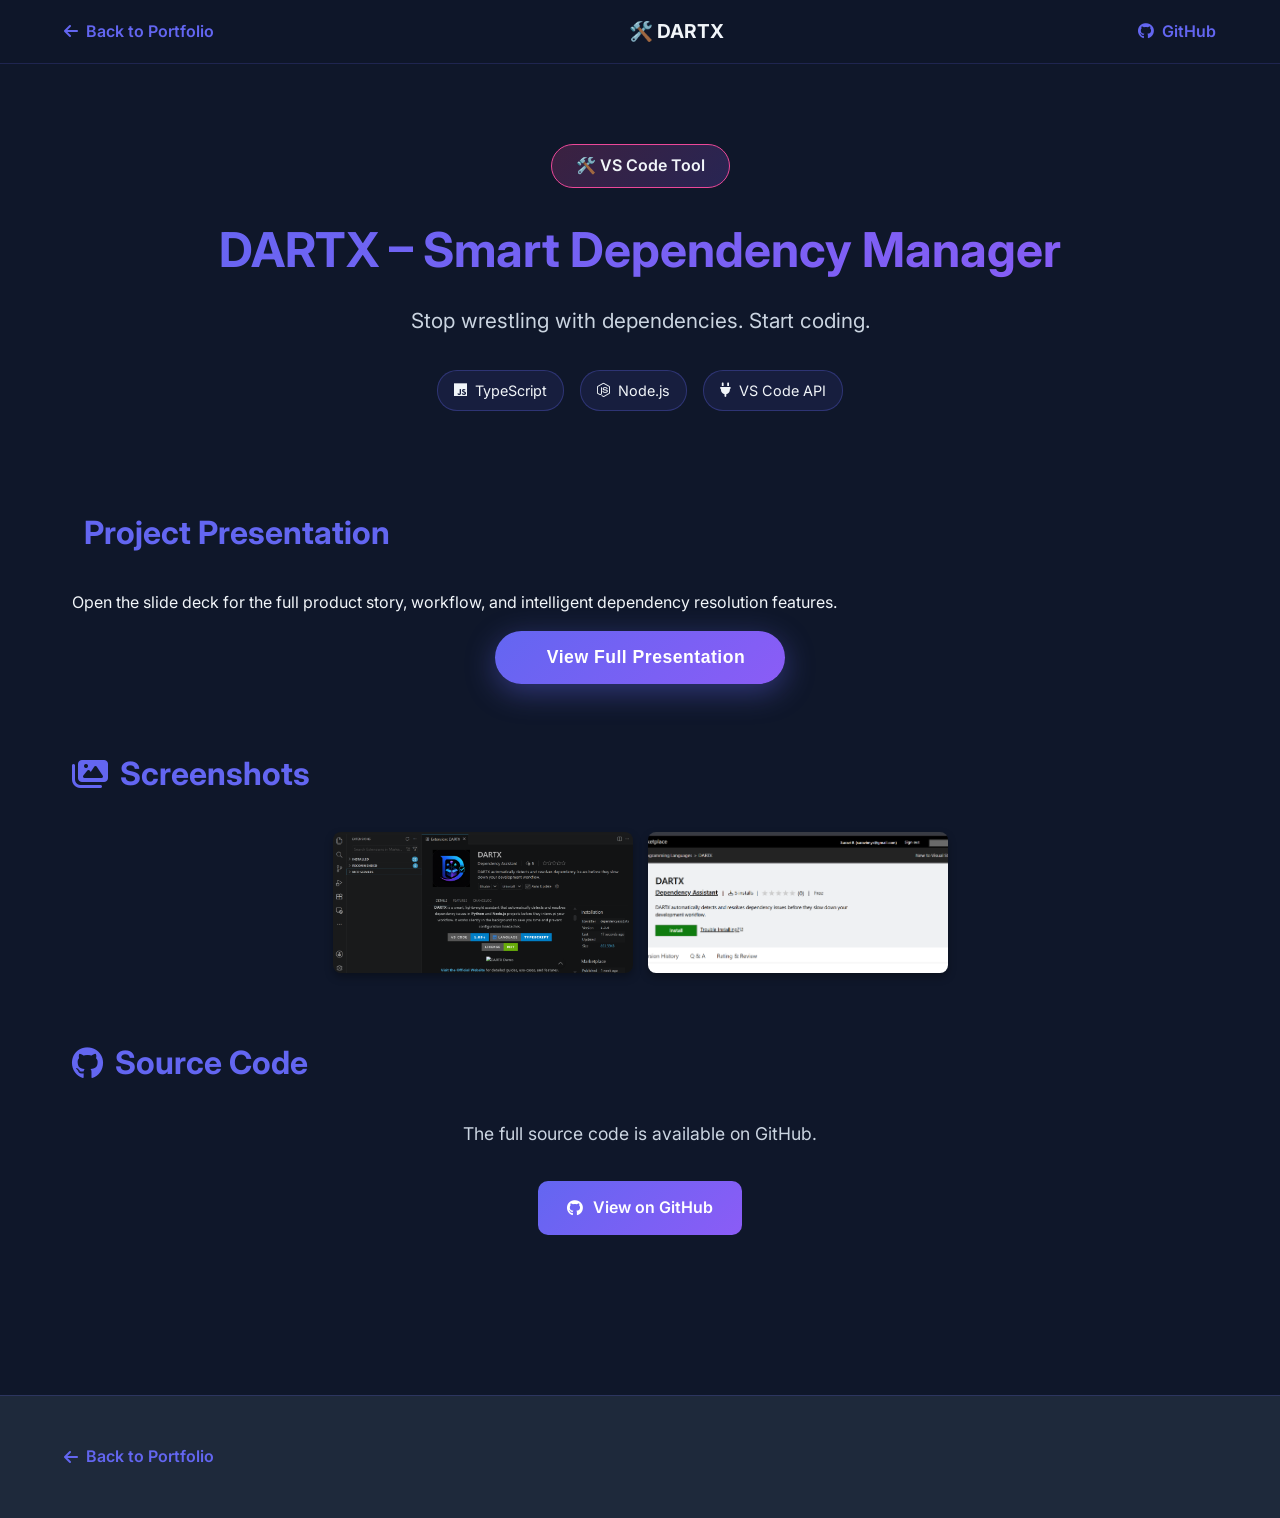
==== dependency-project.html @ c217f5a6 "Correct the layout spacing issues" ====
<!DOCTYPE html>
<html lang="en">
<head>
  <meta charset="UTF-8">
  <meta name="viewport" content="width=device-width, initial-scale=1.0">
  <title>DARTX - Suravi R</title>
  <link rel="stylesheet" href="https://cdnjs.cloudflare.com/ajax/libs/font-awesome/6.4.0/css/all.min.css">
  <link rel="stylesheet" href="timetable-project.css">
  <link rel="stylesheet" href="project-slides.css">
  <style>
    html, body { overflow-x: hidden; min-height: 100vh; }
    .gallery {
      display: flex;
      flex-wrap: wrap;
      gap: 15px;
      justify-content: center;
      margin-top: 20px;
    }
    .gallery img {
      max-width: 100%;
      width: 300px;
      height: auto;
      border-radius: 8px;
      box-shadow: 0 4px 8px rgba(0,0,0,0.3);
      object-fit: cover;
      transition: transform 0.3s;
      cursor: pointer;
    }
    .gallery img:hover { transform: scale(1.05); }
    .button-group {
      display: flex;
      gap: 1rem;
      flex-wrap: wrap;
      justify-content: center;
      margin-top: 1rem;
    }
    .project-button {
      display: inline-flex;
      align-items: center;
      gap: 0.6rem;
      padding: 0.9rem 1.8rem;
      border-radius: 10px;
      font-weight: 600;
      font-size: 1rem;
      text-decoration: none;
      transition: all 0.3s;
    }
    .project-button.github {
      background: linear-gradient(135deg, #6366f1, #8b5cf6);
      color: white;
    }
    .project-button.github:hover {
      transform: translateY(-3px);
      box-shadow: 0 10px 30px rgba(99,102,241,0.4);
    }
    .image-modal {
      display: none;
      position: fixed;
      inset: 0;
      z-index: 10000;
      background: rgba(0,0,0,0.9);
      align-items: center;
      justify-content: center;
    }
    .image-modal-content {
      max-width: 90vw;
      max-height: 90vh;
      border-radius: 12px;
      box-shadow: 0 20px 60px rgba(0,0,0,0.5);
    }
    .image-modal-close {
      position: fixed;
      top: 1.5rem;
      right: 1.5rem;
      font-size: 2rem;
      color: white;
      cursor: pointer;
      line-height: 1;
      z-index: 10001;
    }
  </style>
</head>
<body>
  <nav class="project-nav">
    <a href="index.html#projects" class="back-link"><i class="fas fa-arrow-left"></i> Back to Portfolio</a>
    <div class="nav-title">🛠️ DARTX</div>
    <a href="https://github.com/SuraviR10/Smart-Dependency-Manager" target="_blank" class="github-link"><i class="fab fa-github"></i> GitHub</a>
  </nav>

  <div class="project-container">
    <section class="project-hero">
      <div class="hero-badge animate-fade-in">🛠️ VS Code Tool</div>
      <h1 class="animate-slide-up">DARTX – Smart Dependency Manager</h1>
      <p class="hero-subtitle animate-slide-up delay-1">Stop wrestling with dependencies. Start coding.</p>
      <div class="tech-stack animate-fade-in delay-2">
        <span class="tech-tag"><i class="fab fa-js"></i> TypeScript</span>
        <span class="tech-tag"><i class="fab fa-node-js"></i> Node.js</span>
        <span class="tech-tag"><i class="fas fa-plug"></i> VS Code API</span>
      </div>
    </section>

    <section class="content-section">
      <h2><i class="fas fa-presentation-screen"></i> Project Presentation</h2>
      <p>Open the slide deck for the full product story, workflow, and intelligent dependency resolution features.</p>
      <div class="button-group">
        <button class="open-slides-btn" onclick="openSlidesPresentation()">
          <i class="fas fa-presentation-screen"></i> View Full Presentation
        </button>
      </div>
    </section>

    <section class="content-section">
      <h2><i class="fas fa-images"></i> Screenshots</h2>
      <div class="gallery">
        <img src="images/DARTX/DARTX.png" alt="DARTX in VS Code" class="modal-trigger">
        <img src="images/DARTX/DARTX1.png" alt="DARTX on Marketplace" class="modal-trigger">
      </div>
    </section>

    <section class="content-section" id="github">
      <h2><i class="fab fa-github"></i> Source Code</h2>
      <div class="github-section">
        <p class="github-intro">The full source code is available on GitHub.</p>
        <a href="https://github.com/SuraviR10/Smart-Dependency-Manager" target="_blank" class="project-button github">
          <i class="fab fa-github"></i> View on GitHub
        </a>
      </div>
    </section>
  </div>

  <!-- ===== SLIDES MODAL ===== -->
  <div class="slides-modal" id="slides-modal">
    <div class="slides-topbar">
      <div class="slides-topbar-left">
        <div class="slides-project-icon" style="background:linear-gradient(135deg,#3b82f6,#2563eb);">🛠️</div>
        <h2>DARTX</h2>
      </div>
      <div style="display:flex;align-items:center;gap:1rem;">
        <span class="slides-counter" id="slides-counter">1 / 8</span>
        <button class="slides-close-btn" onclick="closeSlides()"><i class="fas fa-times"></i></button>
      </div>
    </div>

    <div class="slides-viewport" id="slides-viewport"></div>

    <div class="slides-bottombar">
      <button class="slides-nav-btn" id="slides-prev" onclick="prevSlide()" disabled>
        <i class="fas fa-chevron-left"></i> Previous
      </button>
      <div>
        <div class="slides-dots" id="slides-dots"></div>
        <div class="slides-hint">← → arrow keys or swipe</div>
      </div>
      <button class="slides-nav-btn" id="slides-next" onclick="nextSlide()">
        Next <i class="fas fa-chevron-right"></i>
      </button>
    </div>
  </div>

  <footer class="project-footer">
    <a href="index.html#projects" class="footer-link"><i class="fas fa-arrow-left"></i> Back to Portfolio</a>
  </footer>

  <script src="project-slides.js"></script>
  <script>
  const dependencySlides = [
    {
      bg: 'radial-gradient(ellipse at 60% 40%, rgba(59,130,246,0.12) 0%, transparent 70%)',
      html: `
        <div class="slide-inner">
          <div class="slide-hero-layout">
            <div class="slide-hero-text">
              <div class="slide-num"><span>1</span> Introduction</div>
              <h1 class="slide-title">🛠️ DARTX</h1>
              <p class="slide-subtitle">Stop wrestling with dependencies. Start coding.</p>
              <div class="slide-accent" style="background:linear-gradient(90deg,#3b82f6,#2563eb);"></div>
              <div class="s-quote">An intelligent assistant that continuously monitors terminal output, identifies dependency-related runtime errors, and provides clear, actionable, and secure solutions.</div>
              <div class="s-tags">
                <span class="s-tag"><i class="fab fa-js"></i> TypeScript</span>
                <span class="s-tag"><i class="fab fa-node-js"></i> Node.js</span>
                <span class="s-tag"><i class="fas fa-plug"></i> VS Code API</span>
                <span class="s-tag"><i class="fas fa-bolt"></i> Developer Productivity</span>
              </div>
            </div>
            <div class="slide-hero-visual">
              <img src="images/DARTX/DARTX.png" alt="DARTX Demo" class="slide-hero-image" style="border-radius: 12px; box-shadow: 0 10px 30px rgba(0,0,0,0.4);">
            </div>
          </div>
        </div>`
    },
    {
      bg: 'radial-gradient(ellipse at 30% 60%, rgba(239,68,68,0.1) 0%, transparent 70%)',
      html: `
        <div class="slide-inner">
          <div class="slide-num"><span>2</span> The Problem</div>
          <h2 class="slide-title">The Friction in Development</h2>
          <div class="slide-accent" style="background:linear-gradient(90deg,#ef4444,#dc2626);"></div> 
          <div class="slide-grid-2">
            <div class="s-card">
              <div class="s-card-icon" style="background:#ef4444;"><i class="fas fa-times-circle"></i></div>
              <h4>The Problem</h4>
              <ul>
                <li><b>Productivity Loss:</b> Errors like <code>ModuleNotFoundError</code> break development flow.</li>
                <li><b>Context Switching:</b> Constantly moving to the terminal to fix dependency issues.</li>
                <li><b>Wasted Time:</b> Manually debugging environment conflicts instead of coding.</li>
              </ul>
            </div>
            <div class="s-card">
              <div class="s-card-icon" style="background:#10b981;"><i class="fas fa-check-circle"></i></div>
              <h4>The DARTX Solution</h4>
              <ul>
                <li><b>Automated Detection:</b> An intelligent VS Code extension that silently monitors for dependency errors.</li>
                <li><b>One-Click Resolution:</b> Provides instant, secure, and actionable notifications to fix issues.</li>
                <li><b>Developer Focus:</b> Keeps developers in their editor, focused on building features.</li>
              </ul>
            </div>
          </div>
        </div>`
    },
    {
      bg: 'radial-gradient(ellipse at 60% 50%, rgba(16,185,129,0.1) 0%, transparent 70%)',
      html: `
        <div class="slide-inner">
          <div class="slide-num"><span>3</span> Core Workflow</div>
          <h2 class="slide-title">Seamless Integration</h2>
          <div class="slide-accent" style="background:linear-gradient(90deg,#10b981,#059669);"></div>
          <div class="slide-grid-4">
            <div class="s-card" style="text-align: center; padding: 1.5rem 1rem;">
              <div class="s-step-num">1</div>
              <h4>Develop Code</h4>
              <p style="font-size: 0.85rem;">Write your Python or Node.js code as usual, focusing on features.</p>
            </div>
            <div class="s-card" style="text-align: center; padding: 1.5rem 1rem;">
              <div class="s-step-num">2</div>
              <h4>Real-time Alert</h4>
              <p style="font-size: 0.85rem;">DARTX detects dependency errors in terminal output and shows a non-intrusive notification.</p>
            </div>
            <div class="s-card" style="text-align: center; padding: 1.5rem 1rem;">
              <div class="s-step-num">3</div>
              <h4>One-Click Resolution</h4>
              <p style="font-size: 0.85rem;">Click 'Install' on the notification, and DARTX executes the validated fix command.</p>
            </div>
            <div class="s-card" style="text-align: center; padding: 1.5rem 1rem;">
              <div class="s-step-num">4</div>
              <h4>Uninterrupted Flow</h4>
              <p style="font-size: 0.85rem;">The dependency issue is resolved automatically, allowing you to stay focused in the editor.</p>
            </div>
          </div>
        </div>`
    },
    {
      bg: 'radial-gradient(ellipse at 40% 30%, rgba(59,130,246,0.1) 0%, transparent 70%)',
      html: `
        <div class="slide-inner">
          <div class="slide-num"><span>4</span> Key Features</div>
          <h2 class="slide-title">Intelligent Assistance</h2>
          <div class="slide-accent" style="background:linear-gradient(90deg,#3b82f6,#1d4ed8);"></div>
          <div class="slide-grid-2x2">
            <div class="s-feature">
              <div class="feature-icon" style="background:#3b82f6;"><i class="fas fa-eye"></i></div>
              <h4>Automated Detection</h4>
              <p>Silently monitors terminal output for known dependency errors in real-time.</p>
            </div>
            <div class="s-feature">
              <div class="feature-icon" style="background:#10b981;"><i class="fas fa-shield-alt"></i></div>
              <h4>Security Validation</h4>
              <p>Validates packages against official registries to prevent typosquatting and ensure integrity.</p>
            </div>
            <div class="s-feature">
              <div class="feature-icon" style="background:#f59e0b;"><i class="fas fa-sync"></i></div>
              <h4>Environment Doctor</h4>
              <p>Diagnoses Python/Node.js versions and PATH configurations to resolve environment conflicts.</p>
            </div>
            <div class="s-feature">
              <div class="feature-icon" style="background:#8b5cf6;"><i class="fas fa-magic"></i></div>
              <h4>Intelligent Mappings</h4>
              <p>Automatically resolves common module aliases (e.g., <code>cv2</code> to <code>opencv-python</code>).</p>
            </div>
          </div>
        </div>`
    },
    {
      bg: 'radial-gradient(ellipse at 60% 50%, rgba(139,92,246,0.1) 0%, transparent 70%)',
      html: `
        <div class="slide-inner">
          <div class="slide-num"><span>5</span> Productivity Features</div>
          <h2 class="slide-title">Beyond Basic Fixes</h2>
          <div class="slide-accent" style="background:linear-gradient(90deg,#8b5cf6,#6d28d9);"></div>
          <div class="slide-grid-2x2">
            <div class="s-feature">
              <div class="feature-icon" style="background:#f59e0b;"><i class="fas fa-chart-line"></i></div>
              <h4>Health Dashboard</h4>
              <p>Get an overview of dependency health, including unused packages and potential conflicts.</p>
            </div>
            <div class="s-feature">
              <div class="feature-icon" style="background:#10b981;"><i class="fas fa-sync-alt"></i></div>
              <h4>Dependency Sync</h4>
              <p>Synchronize installations with <code>requirements.txt</code> or <code>package.json</code> dynamically.</p>
            </div>
            <div class="s-feature">
              <div class="feature-icon" style="background:#3b82f6;"><i class="fas fa-users"></i></div>
              <h4>Team Collaboration</h4>
              <p>Export environment snapshots to securely share workspace configurations with your team.</p>
            </div>
            <div class="s-feature">
              <div class="feature-icon" style="background:#8b5cf6;"><i class="fas fa-history"></i></div>
              <h4>Rollback & Recovery</h4>
              <p>Immediately roll back changes if an installation breaks your workspace.</p>
            </div>
          </div>
        </div>`
    },
    {
      bg: 'radial-gradient(ellipse at 30% 40%, rgba(59,130,246,0.1) 0%, transparent 70%)',
      html: `
        <div class="slide-inner">
          <div class="slide-num"><span>6</span> How It Works</div>
          <h2 class="slide-title">Intelligent Architecture</h2>
          <div class="slide-accent" style="background:linear-gradient(90deg,#3b82f6,#2563eb);"></div>
          <div class="slide-grid-2">
            <div class="s-card">
              <div class="s-card-icon" style="background:#3b82f6;"><i class="fas fa-terminal"></i></div>
              <h4>Core Components</h4>
              <ul> 
                <li><b>Terminal Monitoring:</b> Listens for specific error patterns in terminal output.</li> 
                <li><b>Language Detection:</b> Identifies the project type (Python/Node.js) for context-aware analysis.</li> 
                <li><b>Error Analysis:</b> Uses robust regex to detect specific dependency issues.</li> 
                <li><b>Command Generation:</b> Creates safe and appropriate installation commands.</li>
              </ul>
            </div>
            <div class="s-card">
              <div class="s-card-icon" style="background:#10b981;"><i class="fas fa-sitemap"></i></div>
              <h4>Detection Flow</h4>
              <ul> 
                <li><b>1. Monitor:</b> Terminal output is analyzed for error patterns.</li> 
                <li><b>2. Parse:</b> The error is parsed to extract package information.</li> 
                <li><b>3. Notify:</b> A non-intrusive notification presents the solution.</li> 
                <li><b>4. Resolve:</b> A one-click action executes the validated command.</li> 
              </ul>
              <p style="color: #94a3b8; font-size: 0.9rem; margin-top: 1rem;">The entire process is handled locally and securely.</p>
            </div>
          </div>
        </div>`
    },
    {
      bg: 'radial-gradient(ellipse at 50% 40%, rgba(16,185,129,0.1) 0%, transparent 70%)',
      html: `
        <div class="slide-inner">
          <div class="slide-num"><span>7</span> Safety & Reliability</div>
          <h2 class="slide-title">Built for Trust & Integrity</h2>
          <div class="slide-accent" style="background:linear-gradient(90deg,#10b981,#047857);"></div>
          <div class="slide-grid-2">
            <div class="s-card">
              <div class="s-card-icon" style="background:#10b981;"><i class="fas fa-shield-alt"></i></div>
              <h4>Safety Layers</h4>
              <ul> 
                <li><b>Pattern Matching:</b> Only acts on known error patterns, preventing execution of unknown commands.</li> 
                <li><b>Command Validation:</b> Implements strict checks against potential code injection attacks.</li> 
                <li><b>User Approval:</b> Requires explicit user authorization before altering the environment.</li> 
                <li><b>Full Transparency:</b> All commands run visibly in the integrated terminal.</li> 
              </ul>
            </div>
            <div class="s-card">
              <div class="s-card-icon" style="background:#f59e0b;"><i class="fas fa-bug-slash"></i></div>
              <h4>Corruption Prevention</h4>
              <ul> 
                <li><b>Zero Dependencies:</b> The extension is self-contained to prevent corruption from external sources.</li> 
                <li><b>Registry Verification:</b> Validates package names against official PyPI/NPM registries to prevent typosquatting.</li> 
                <li><b>Local Analysis:</b> Relies on localized Regex for detection, avoiding black-box server interactions.</li> 
              </ul>
            </div>
          </div>
        </div>`
    },
    {
      bg: 'radial-gradient(ellipse at 60% 40%, rgba(59,130,246,0.12) 0%, transparent 70%)',
      html: `
        <div class="slide-inner">
          <div class="slide-hero-layout" style="align-items: center;">
            <div class="slide-hero-text">
              <h2 class="slide-title">Available on VS Code Marketplace</h2>
              <p class="slide-subtitle">DARTX is a production-ready tool that enhances developer productivity and security.</p>
              <div class="slide-accent" style="background:linear-gradient(90deg,#3b82f6,#2563eb);"></div>
              <a href="https://github.com/SuraviR10/Smart-Dependency-Manager" target="_blank" class="s-cta-btn">
                <i class="fab fa-github"></i> Explore on GitHub
              </a>
            </div>
            <div class="slide-hero-visual" style="flex: 1.2; max-width: none;">
              <img src="images/DARTX/DARTX1.png" alt="DARTX Marketplace" style="width: 100%; max-width: 450px; border-radius: 12px; box-shadow: 0 10px 30px rgba(0,0,0,0.4);">
            </div>
          </div>
        </div>`
    }
  ];

  function openSlidesPresentation() {
    initSlides(dependencySlides, { title: 'DARTX – Smart Dependency Manager' });
    openSlides();
  }

  document.addEventListener('DOMContentLoaded', () => {
    // Image Modal Logic
    const imgModal = document.createElement('div');
    imgModal.id = 'image-modal';
    imgModal.className = 'image-modal';
    imgModal.innerHTML = '<span class="image-modal-close" id="image-modal-close">&times;</span><img class="image-modal-content" id="modal-img"><div id="image-modal-caption"></div>';
    document.body.appendChild(imgModal);

    const modalImg = document.getElementById('modal-img');
    const captionText = document.getElementById('image-modal-caption');
    document.querySelectorAll('.modal-trigger').forEach(trigger => {
      trigger.onclick = () => { imgModal.style.display = 'flex'; modalImg.src = trigger.src; captionText.innerHTML = trigger.alt; };
    });
    document.getElementById('image-modal-close').onclick = () => { imgModal.style.display = 'none'; };
    imgModal.onclick = (e) => { if (e.target === imgModal) imgModal.style.display = 'none'; };
  });
  </script>
</body>
</html>
---- timetable-project.css ----
@import url('https://fonts.googleapis.com/css2?family=Inter:wght@300;400;500;600;700&display=swap');

:root {
  --primary: #6366f1;
  --primary-dark: #4f46e5;
  --secondary: #8b5cf6;
  --accent: #ec4899;
  --success: #10b981;
  --warning: #f59e0b;
  --bg-dark: #0f172a;
  --bg-card: #1e293b;
  --bg-light: #334155;
  --text-primary: #f1f5f9;
  --text-secondary: #cbd5e1;
  --text-muted: #94a3b8;
}

* {
  margin: 0;
  padding: 0;
  box-sizing: border-box;
}

body {
  font-family: 'Inter', sans-serif;
  background: var(--bg-dark);
  color: var(--text-primary);
  line-height: 1.6;
}

/* Navigation */
.project-nav {
  position: fixed;
  top: 0;
  width: 100%;
  background: rgba(15, 23, 42, 0.95);
  backdrop-filter: blur(10px);
  padding: 1rem 5%;
  display: flex;
  justify-content: space-between;
  align-items: center;
  z-index: 1000;
  border-bottom: 1px solid rgba(99, 102, 241, 0.2);
}

.back-link, .github-link {
  color: var(--primary);
  text-decoration: none;
  font-weight: 600;
  transition: all 0.3s;
  display: flex;
  align-items: center;
  gap: 0.5rem;
}

.back-link:hover, .github-link:hover {
  color: var(--secondary);
  transform: translateX(-3px);
}

.nav-title {
  font-size: 1.2rem;
  font-weight: 700;
  color: var(--text-primary);
}

/* Container */
.project-container {
  max-width: 1200px;
  margin: 0 auto;
  padding: 6rem 2rem 2rem;
}

/* Hero Section */
.project-hero {
  text-align: center;
  padding: 3rem 0;
  margin-bottom: 3rem;
}

.hero-badge {
  display: inline-block;
  padding: 0.5rem 1.5rem;
  background: linear-gradient(135deg, rgba(236, 72, 153, 0.2), rgba(139, 92, 246, 0.2));
  border: 1px solid var(--accent);
  border-radius: 30px;
  font-weight: 600;
  margin-bottom: 1.5rem;
}

.project-hero h1 {
  font-size: 3rem;
  margin-bottom: 1rem;
  background: linear-gradient(135deg, var(--primary), var(--secondary));
  -webkit-background-clip: text;
  -webkit-text-fill-color: transparent;
  background-clip: text;
}

.hero-subtitle {
  font-size: 1.3rem;
  color: var(--text-secondary);
  margin-bottom: 2rem;
}

.tech-stack {
  display: flex;
  gap: 1rem;
  justify-content: center;
  flex-wrap: wrap;
}

.tech-tag {
  padding: 0.5rem 1rem;
  background: rgba(99, 102, 241, 0.1);
  border: 1px solid rgba(99, 102, 241, 0.3);
  border-radius: 20px;
  font-size: 0.9rem;
  display: flex;
  align-items: center;
  gap: 0.5rem;
}

/* Content Sections */
.content-section {
  margin-bottom: 4rem;
}

.content-section h2 {
  font-size: 2rem;
  margin-bottom: 2rem;
  color: var(--primary);
  display: flex;
  align-items: center;
  gap: 0.75rem;
}

.section-intro {
  font-size: 1.1rem;
  color: var(--text-secondary);
  margin-bottom: 2rem;
  text-align: center;
}

.highlight-section {
  background: linear-gradient(135deg, rgba(99, 102, 241, 0.05), rgba(139, 92, 246, 0.05));
  padding: 3rem;
  border-radius: 20px;
  border: 1px solid rgba(99, 102, 241, 0.2);
}

/* Problem Grid */
.problem-grid {
  display: grid;
  grid-template-columns: repeat(auto-fit, minmax(250px, 1fr));
  gap: 1.5rem;
}

.problem-card {
  background: var(--bg-card);
  padding: 2rem;
  border-radius: 15px;
  border: 1px solid rgba(239, 68, 68, 0.3);
  text-align: center;
  transition: all 0.3s;
}

.problem-card:hover {
  transform: translateY(-5px);
  border-color: var(--accent);
  box-shadow: 0 10px 30px rgba(239, 68, 68, 0.2);
}

.problem-card i {
  font-size: 2.5rem;
  color: var(--accent);
  margin-bottom: 1rem;
}

.problem-card h3 {
  color: var(--text-primary);
  margin-bottom: 0.75rem;
}

/* Solution Content */
.lead-text {
  font-size: 1.2rem;
  color: var(--text-secondary);
  margin-bottom: 2rem;
  line-height: 1.8;
}

.solution-features {
  display: grid;
  gap: 1rem;
}

.feature-item {
  display: flex;
  align-items: center;
  gap: 1rem;
  padding: 1rem;
  background: rgba(16, 185, 129, 0.1);
  border-left: 3px solid var(--success);
  border-radius: 8px;
}

.feature-item i {
  color: var(--success);
  font-size: 1.5rem;
}

/* Workflow Diagram */
.workflow-diagram {
  display: flex;
  flex-direction: column;
  align-items: center;
  gap: 1rem;
}

.workflow-stage {
  background: var(--bg-card);
  padding: 2rem;
  border-radius: 15px;
  border: 1px solid rgba(99, 102, 241, 0.3);
  width: 100%;
  max-width: 600px;
  display: flex;
  gap: 1.5rem;
  align-items: flex-start;
  transition: all 0.3s;
}

.workflow-stage:hover {
  border-color: var(--primary);
  box-shadow: 0 10px 30px rgba(99, 102, 241, 0.2);
}

.workflow-stage.highlight {
  background: linear-gradient(135deg, rgba(99, 102, 241, 0.1), rgba(139, 92, 246, 0.1));
  border-color: var(--primary);
}

.stage-number {
  width: 50px;
  height: 50px;
  background: linear-gradient(135deg, var(--primary), var(--secondary));
  border-radius: 50%;
  display: flex;
  align-items: center;
  justify-content: center;
  font-size: 1.5rem;
  font-weight: 700;
  flex-shrink: 0;
}

.stage-content h3 {
  color: var(--primary);
  margin-bottom: 0.5rem;
}

.stage-content p {
  color: var(--text-muted);
  font-size: 0.9rem;
  margin-bottom: 0.75rem;
}

.stage-content ul {
  list-style: none;
  padding: 0;
}

.stage-content li {
  color: var(--text-secondary);
  padding: 0.25rem 0;
  padding-left: 1.5rem;
  position: relative;
}

.stage-content li::before {
  content: '→';
  position: absolute;
  left: 0;
  color: var(--primary);
}

.workflow-arrow {
  font-size: 2rem;
  color: var(--primary);
}

/* Flowchart */
.flowchart {
  display: flex;
  flex-direction: column;
  align-items: center;
  gap: 1rem;
  padding: 2rem;
  background: var(--bg-card);
  border-radius: 20px;
}

.flow-box {
  background: linear-gradient(135deg, rgba(99, 102, 241, 0.1), rgba(139, 92, 246, 0.1));
  border: 2px solid var(--primary);
  border-radius: 15px;
  padding: 1.5rem;
  min-width: 300px;
  text-align: center;
  transition: all 0.3s;
}

.flow-box:hover {
  transform: scale(1.05);
  box-shadow: 0 10px 30px rgba(99, 102, 241, 0.3);
}

.flow-box.start {
  background: linear-gradient(135deg, rgba(16, 185, 129, 0.2), rgba(5, 150, 105, 0.2));
  border-color: var(--success);
}

.flow-box.success {
  background: linear-gradient(135deg, rgba(16, 185, 129, 0.2), rgba(5, 150, 105, 0.2));
  border-color: var(--success);
}

.flow-box.error {
  background: linear-gradient(135deg, rgba(239, 68, 68, 0.2), rgba(220, 38, 38, 0.2));
  border-color: #ef4444;
}

.flow-box.check {
  background: linear-gradient(135deg, rgba(245, 158, 11, 0.1), rgba(217, 119, 6, 0.1));
  border-color: var(--warning);
}

.flow-box i {
  font-size: 2rem;
  margin-bottom: 0.5rem;
  display: block;
}

.flow-box p {
  font-weight: 600;
  margin-bottom: 0.5rem;
}

.flow-detail {
  font-size: 0.85rem;
  color: var(--text-muted);
}

.flow-decision {
  background: linear-gradient(135deg, rgba(139, 92, 246, 0.2), rgba(124, 58, 237, 0.2));
  border: 2px solid var(--secondary);
  border-radius: 50%;
  width: 200px;
  height: 200px;
  display: flex;
  flex-direction: column;
  align-items: center;
  justify-content: center;
  text-align: center;
  padding: 1rem;
  transition: all 0.3s;
}

.flow-decision:hover {
  transform: scale(1.05);
  box-shadow: 0 10px 30px rgba(139, 92, 246, 0.3);
}

.flow-decision i {
  font-size: 2rem;
  margin-bottom: 0.5rem;
}

.flow-connector {
  font-size: 2rem;
  color: var(--primary);
  font-weight: 700;
}

.flow-split {
  display: flex;
  gap: 2rem;
  width: 100%;
  justify-content: center;
}

.flow-branch {
  display: flex;
  flex-direction: column;
  align-items: center;
  gap: 0.5rem;
}

.branch-label {
  padding: 0.25rem 0.75rem;
  border-radius: 15px;
  font-weight: 700;
  font-size: 0.85rem;
}

.branch-label.yes {
  background: rgba(16, 185, 129, 0.2);
  color: var(--success);
  border: 1px solid var(--success);
}

.branch-label.no {
  background: rgba(239, 68, 68, 0.2);
  color: #ef4444;
  border: 1px solid #ef4444;
}

/* Constraints */
.constraints-container {
  display: grid;
  gap: 2rem;
}

.constraint-category {
  background: var(--bg-card);
  padding: 2rem;
  border-radius: 15px;
  border: 1px solid rgba(99, 102, 241, 0.2);
}

.constraint-category h3 {
  color: var(--primary);
  margin-bottom: 1.5rem;
  display: flex;
  align-items: center;
  gap: 0.75rem;
}

.constraint-item {
  display: flex;
  gap: 1.5rem;
  margin-bottom: 1.5rem;
  padding: 1.5rem;
  background: rgba(99, 102, 241, 0.05);
  border-radius: 10px;
  transition: all 0.3s;
}

.constraint-item:hover {
  background: rgba(99, 102, 241, 0.1);
  transform: translateX(10px);
}

.constraint-icon {
  width: 60px;
  height: 60px;
  border-radius: 12px;
  display: flex;
  align-items: center;
  justify-content: center;
  font-size: 1.5rem;
  flex-shrink: 0;
}

.constraint-icon.quota { background: linear-gradient(135deg, #3b82f6, #2563eb); }
.constraint-icon.anti { background: linear-gradient(135deg, #ef4444, #dc2626); }
.constraint-icon.lab { background: linear-gradient(135deg, #8b5cf6, #7c3aed); }
.constraint-icon.break { background: linear-gradient(135deg, #f59e0b, #d97706); }
.constraint-icon.free { background: linear-gradient(135deg, #10b981, #059669); }
.constraint-icon.elective { background: linear-gradient(135deg, #06b6d4, #0891b2); }
.constraint-icon.faculty { background: linear-gradient(135deg, #ec4899, #db2777); }
.constraint-icon.room { background: linear-gradient(135deg, #6366f1, #4f46e5); }

.constraint-text h4 {
  color: var(--text-primary);
  margin-bottom: 0.5rem;
}

.constraint-text p {
  color: var(--text-secondary);
  line-height: 1.7;
}

.constraint-text ul {
  margin-top: 0.75rem;
  padding-left: 1.5rem;
}

.constraint-text li {
  color: var(--text-secondary);
  margin: 0.5rem 0;
}

/* Dashboard Preview */
.dashboard-preview {
  display: flex;
  justify-content: center;
}

.dashboard-screen {
  background: var(--bg-card);
  border-radius: 15px;
  overflow: hidden;
  border: 1px solid rgba(99, 102, 241, 0.3);
  width: 100%;
  max-width: 800px;
}

.screen-header {
  background: var(--bg-light);
  padding: 1rem;
  display: flex;
  align-items: center;
  gap: 0.5rem;
}

.screen-dot {
  width: 12px;
  height: 12px;
  border-radius: 50%;
  background: var(--text-muted);
}

.screen-title {
  margin-left: auto;
  color: var(--text-secondary);
  font-weight: 600;
}

.screen-content {
  padding: 2rem;
  display: grid;
  gap: 1.5rem;
}

.dashboard-feature {
  display: flex;
  gap: 1rem;
  align-items: flex-start;
}

.dashboard-feature i {
  font-size: 2rem;
  color: var(--primary);
}

.dashboard-feature h4 {
  color: var(--text-primary);
  margin-bottom: 0.5rem;
}

/* Output Formats */
.output-formats {
  display: grid;
  grid-template-columns: repeat(auto-fit, minmax(250px, 1fr));
  gap: 2rem;
}

.output-card {
  background: var(--bg-card);
  padding: 2rem;
  border-radius: 15px;
  border: 1px solid rgba(99, 102, 241, 0.2);
  text-align: center;
  transition: all 0.3s;
}

.output-card:hover {
  transform: translateY(-5px);
  border-color: var(--primary);
  box-shadow: 0 10px 30px rgba(99, 102, 241, 0.2);
}

.output-card i {
  font-size: 3rem;
  color: var(--primary);
  margin-bottom: 1rem;
}

/* Technical Details */
.tech-details {
  display: grid;
  grid-template-columns: repeat(auto-fit, minmax(300px, 1fr));
  gap: 2rem;
}

.tech-block {
  background: var(--bg-card);
  padding: 2rem;
  border-radius: 15px;
  border: 1px solid rgba(99, 102, 241, 0.2);
}

.tech-block h3 {
  color: var(--primary);
  margin-bottom: 1rem;
}

.tech-block ul {
  list-style: none;
  padding: 0;
}

.tech-block li {
  padding: 0.5rem 0;
  padding-left: 1.5rem;
  position: relative;
  color: var(--text-secondary);
}

.tech-block li::before {
  content: '✓';
  position: absolute;
  left: 0;
  color: var(--success);
  font-weight: 700;
}

/* Impact Grid */
.impact-grid {
  display: grid;
  grid-template-columns: repeat(auto-fit, minmax(200px, 1fr));
  gap: 2rem;
}

.impact-stat {
  text-align: center;
  padding: 2rem;
  background: rgba(99, 102, 241, 0.1);
  border-radius: 15px;
  border: 1px solid rgba(99, 102, 241, 0.3);
}

.stat-number {
  font-size: 3rem;
  font-weight: 700;
  color: var(--primary);
  margin-bottom: 0.5rem;
}

.stat-label {
  color: var(--text-secondary);
  font-size: 1.1rem;
}

/* GitHub Section */
.github-section {
  text-align: center;
}

.github-intro {
  font-size: 1.1rem;
  color: var(--text-secondary);
  margin-bottom: 2rem;
}

.github-button {
  display: inline-block;
  padding: 1rem 2rem;
  background: linear-gradient(135deg, var(--primary), var(--secondary));
  color: white;
  text-decoration: none;
  border-radius: 10px;
  font-weight: 600;
  font-size: 1.1rem;
  transition: all 0.3s;
}

.github-button:hover {
  transform: translateY(-3px);
  box-shadow: 0 10px 30px rgba(99, 102, 241, 0.4);
}

.github-note {
  margin-top: 1.5rem;
  color: var(--text-muted);
  font-size: 0.9rem;
}

/* Footer */
.project-footer {
  background: var(--bg-card);
  padding: 3rem 5%;
  margin-top: 4rem;
  border-top: 1px solid rgba(99, 102, 241, 0.2);
  display: flex;
  justify-content: space-between;
  align-items: center;
  flex-wrap: wrap;
  gap: 2rem;
}

.footer-link {
  color: var(--primary);
  text-decoration: none;
  font-weight: 600;
  display: flex;
  align-items: center;
  gap: 0.5rem;
  transition: all 0.3s;
}

.footer-link:hover {
  color: var(--secondary);
  transform: translateX(-5px);
}

.footer-contact {
  text-align: center;
}

.footer-contact p {
  color: var(--text-secondary);
  margin-bottom: 1rem;
}

.social-links {
  display: flex;
  gap: 1rem;
}

.social-links a {
  width: 45px;
  height: 45px;
  background: var(--bg-light);
  border: 1px solid rgba(99, 102, 241, 0.2);
  border-radius: 50%;
  display: flex;
  align-items: center;
  justify-content: center;
  color: var(--primary);
  font-size: 1.2rem;
  transition: all 0.3s;
}

.social-links a:hover {
  background: var(--primary);
  color: white;
  transform: translateY(-3px);
}

/* Responsive */
@media (max-width: 768px) {
  .project-container {
    padding: 5rem 1rem 1rem;
  }

  .project-hero h1 {
    font-size: 2rem;
  }

  .hero-subtitle {
    font-size: 1.1rem;
  }

  .workflow-stage {
    flex-direction: column;
    text-align: center;
  }

  .flow-split {
    flex-direction: column;
  }

  .constraint-item {
    flex-direction: column;
    text-align: center;
  }

  .project-footer {
    flex-direction: column;
    text-align: center;
  }
}
---- project-slides.css ----
/* ===== PROJECT SLIDES - Shared Styles ===== */

/* Slide Launcher Button */
.slides-launcher {
  display: flex;
  align-items: center;
  justify-content: center;
  gap: 1rem;
  margin: 2.5rem 0 1rem;
}

.open-slides-btn {
  display: inline-flex;
  align-items: center;
  gap: 0.75rem;
  padding: 1rem 2.5rem;
  background: linear-gradient(135deg, #6366f1, #8b5cf6);
  color: white;
  border: none;
  border-radius: 50px;
  font-size: 1.1rem;
  font-weight: 700;
  cursor: pointer;
  box-shadow: 0 8px 30px rgba(99,102,241,0.4);
  transition: all 0.3s cubic-bezier(0.4,0,0.2,1);
  letter-spacing: 0.5px;
}

.open-slides-btn:hover {
  transform: translateY(-4px) scale(1.04);
  box-shadow: 0 16px 40px rgba(99,102,241,0.55);
}

.open-slides-btn i { font-size: 1.2rem; }

/* ===== FULLSCREEN MODAL ===== */
.slides-modal {
  display: none;
  position: fixed;
  inset: 0;
  z-index: 9999;
  background: #07090f;
  flex-direction: column;
  overflow: hidden;
}

.slides-modal.open { display: flex; }

/* Top bar */
.slides-topbar {
  display: flex;
  align-items: center;
  justify-content: space-between;
  padding: 0.9rem 2rem;
  background: rgba(15,23,42,0.95);
  border-bottom: 1px solid rgba(99,102,241,0.2);
  flex-shrink: 0;
  z-index: 2;
}

.slides-topbar-left {
  display: flex;
  align-items: center;
  gap: 1rem;
}

.slides-project-icon {
  width: 38px;
  height: 38px;
  border-radius: 10px;
  display: flex;
  align-items: center;
  justify-content: center;
  font-size: 1.1rem;
  color: white;
}

.slides-topbar h2 {
  font-size: 1.1rem;
  color: #f1f5f9;
  margin: 0;
}

.slides-topbar h2::after { display: none; }

.slides-counter {
  font-size: 0.85rem;
  color: #94a3b8;
  background: rgba(99,102,241,0.12);
  padding: 0.3rem 0.8rem;
  border-radius: 20px;
  border: 1px solid rgba(99,102,241,0.25);
}

.slides-close-btn {
  width: 38px;
  height: 38px;
  background: rgba(239,68,68,0.15);
  border: 1px solid rgba(239,68,68,0.3);
  border-radius: 50%;
  color: #ef4444;
  font-size: 1rem;
  cursor: pointer;
  display: flex;
  align-items: center;
  justify-content: center;
  transition: all 0.3s;
}

.slides-close-btn:hover {
  background: #ef4444;
  color: white;
  transform: rotate(90deg);
}

/* ===== SLIDE VIEWPORT ===== */
.slides-viewport {
  flex: 1;
  position: relative;
  overflow: hidden;
}

.slide {
  position: absolute;
  inset: 0;
  display: flex;
  flex-direction: column;
  justify-content: center;
  padding: 3rem 5%;
  opacity: 0;
  pointer-events: none;
  transition: none;
  overflow-y: auto;
}

.slide.active {
  opacity: 1;
  pointer-events: all;
}

/* ===== SLIDE TRANSITION ANIMATIONS ===== */

/* Slide 1 → 2: slide left */
.slide.exit-left  { animation: exitLeft  0.55s cubic-bezier(0.4,0,0.2,1) forwards; }
.slide.enter-right{ animation: enterRight 0.55s cubic-bezier(0.4,0,0.2,1) forwards; }

/* Slide going back: slide right */
.slide.exit-right { animation: exitRight  0.55s cubic-bezier(0.4,0,0.2,1) forwards; }
.slide.enter-left { animation: enterLeft  0.55s cubic-bezier(0.4,0,0.2,1) forwards; }

/* Special transitions per slide index */
.slide[data-transition="flip"].exit-left  { animation: flipOut  0.6s cubic-bezier(0.4,0,0.2,1) forwards; }
.slide[data-transition="flip"].enter-right{ animation: flipIn   0.6s cubic-bezier(0.4,0,0.2,1) forwards; }
.slide[data-transition="zoom"].exit-left  { animation: zoomOut  0.5s cubic-bezier(0.4,0,0.2,1) forwards; }
.slide[data-transition="zoom"].enter-right{ animation: zoomIn   0.5s cubic-bezier(0.4,0,0.2,1) forwards; }
.slide[data-transition="rise"].exit-left  { animation: riseOut  0.5s cubic-bezier(0.4,0,0.2,1) forwards; }
.slide[data-transition="rise"].enter-right{ animation: riseIn   0.5s cubic-bezier(0.4,0,0.2,1) forwards; }
.slide[data-transition="swirl"].exit-left { animation: swirlOut 0.6s cubic-bezier(0.4,0,0.2,1) forwards; }
.slide[data-transition="swirl"].enter-right{animation: swirlIn  0.6s cubic-bezier(0.4,0,0.2,1) forwards; }

@keyframes exitLeft   { to { transform: translateX(-100%) scale(0.92); opacity: 0; } }
@keyframes enterRight { from { transform: translateX(100%) scale(0.92); opacity: 0; } to { transform: none; opacity: 1; } }
@keyframes exitRight  { to { transform: translateX(100%) scale(0.92); opacity: 0; } }
@keyframes enterLeft  { from { transform: translateX(-100%) scale(0.92); opacity: 0; } to { transform: none; opacity: 1; } }

@keyframes flipOut  { to { transform: perspective(800px) rotateY(-90deg) scale(0.8); opacity: 0; } }
@keyframes flipIn   { from { transform: perspective(800px) rotateY(90deg) scale(0.8); opacity: 0; } to { transform: none; opacity: 1; } }

@keyframes zoomOut  { to { transform: scale(0.4) rotate(-8deg); opacity: 0; } }
@keyframes zoomIn   { from { transform: scale(1.6) rotate(8deg); opacity: 0; } to { transform: none; opacity: 1; } }

@keyframes riseOut  { to { transform: translateY(80px); opacity: 0; } }
@keyframes riseIn   { from { transform: translateY(-80px); opacity: 0; } to { transform: none; opacity: 1; } }

@keyframes swirlOut { to { transform: rotate(-15deg) scale(0.5) translateX(-60px); opacity: 0; } }
@keyframes swirlIn  { from { transform: rotate(15deg) scale(0.5) translateX(60px); opacity: 0; } to { transform: none; opacity: 1; } }

/* ===== SLIDE CONTENT STYLES ===== */

.slide-inner {
  max-width: 1200px;
  width: 100%;
  margin: 0 auto;
}

/* Slide number badge */
.slide-num {
  display: inline-flex;
  align-items: center;
  gap: 0.5rem;
  font-size: 0.8rem;
  font-weight: 700;
  color: #94a3b8;
  text-transform: uppercase;
  letter-spacing: 1.5px;
  margin-bottom: 1rem;
}

.slide-num span {
  display: inline-block;
  width: 28px;
  height: 28px;
  border-radius: 50%;
  background: rgba(99,102,241,0.15);
  border: 1px solid rgba(99,102,241,0.3);
  display: flex;
  align-items: center;
  justify-content: center;
  font-size: 0.75rem;
  color: #6366f1;
}

.slide-title {
  font-size: clamp(2rem, 4vw, 2.5rem); /* 32-40px range */
  font-weight: 800;
  line-height: 1.15;
  margin-bottom: 0.5rem;
  color: #f1f5f9;
  max-width: 25ch; /* Limit text width for readability */
}

.slide-subtitle {
  font-size: clamp(1rem, 1.5vw, 1.125rem); /* 16-18px range */
  color: #94a3b8;
  margin-bottom: 2rem;
}

/* Accent line under title */
.slide-accent {
  width: 60px;
  height: 4px;
  border-radius: 2px;
  margin-bottom: 2rem;
}

/* ===== GRID LAYOUTS ===== */
.slide-grid-2,
.slide-grid-2x2,
.slide-grid-3,
.slide-grid-4 {
  display: grid;
  grid-template-columns: repeat(auto-fit, minmax(320px, 1fr));
  gap: 2.5rem; /* Increased whitespace */
  align-items: stretch;
}

.slide-grid-2 {
  grid-template-columns: repeat(auto-fit, minmax(min(100%, 400px), 1fr));
}

.slide-grid-2x2 {
  grid-template-columns: repeat(auto-fit, minmax(min(100%, 350px), 1fr));
}

/* ===== CARDS ===== */
.s-card,
.s-feature,
.s-stat-card,
.s-lang-card,
.s-example-card,
.s-workflow-step {
  background: rgba(15,23,42,0.88);
  border: 1px solid rgba(148,163,184,0.18);
  border-radius: 24px; /* Increased border radius */
  padding: 40px; /* Consistent padding */
  box-shadow: 0 10px 30px rgba(0,0,0,0.1), 0 1px 3px rgba(0,0,0,0.05); /* Softer shadow */
  transition: transform 0.3s ease, box-shadow 0.3s ease, border-color 0.3s ease;
  display: flex;
  flex-direction: column;
  height: 100%; /* Ensure equal height */
}

.s-card:hover,
.s-card:hover,
.s-feature:hover,
.s-stat-card:hover,
.s-lang-card:hover,
.s-example-card:hover,
.s-workflow-step:hover {
  transform: translateY(-5px);
  box-shadow: 0 20px 45px rgba(0,0,0,0.15), 0 5px 15px rgba(0,0,0,0.1); /* Enhanced hover shadow */
  border-color: rgba(99,102,241,0.35);
}

.s-card::before {
  content: '';
  position: absolute;
  inset: -1px;
  background: linear-gradient(135deg, rgba(99,102,241,0.05), transparent);
  opacity: 0;
  transition: opacity 0.4s ease;
}

.s-card:hover::before { opacity: 1; }

.s-card-icon {
  width: 56px;
  height: 56px;
  border-radius: 16px;
  display: flex;
  align-items: center;
  justify-content: center;
  font-size: 1.4rem;
  color: white;
  margin-bottom: 1rem;
  flex-shrink: 0;
}

.s-card h4,
.s-feature h4,
.s-workflow-step h4,
.s-lang-card h4,
.s-stat-card h4 {
  font-size: 1.375rem; /* 22px */
  font-weight: 600; /* semibold */
  line-height: 1.3;
  color: #f8fafc;
  margin-bottom: 0.75rem;
}

.s-card p,
.s-card li,
.s-feature p,
.s-stat-card p,
.s-lang-card p,
.s-example-card p,
.s-workflow-step p,
.s-timeline-body p,
.slide-subtitle {
  font-size: 1.125rem; /* 18px */
  color: #cbd5e1;
  line-height: 1.7;
}

.s-card ul,
.s-feature ul,
.s-workflow-step ul {
  list-style: none;
  padding: 0;
  margin: 1.5rem 0 0;
  display: flex;
  flex-direction: column;
  gap: 24px; /* Consistent spacing between bullets */
}

.s-card li,
.s-feature li,
.s-workflow-step li {
  display: block; /* Changed from flex to block for new layout */
  padding: 0;
  margin: 0;
}

.s-card li b,
.s-feature li b,
.s-workflow-step li b {
  display: block;
  font-size: 1.125rem; /* 18px */
  font-weight: 700; /* bold */
  color: #8b5cf6; /* Accent color */
  margin-bottom: 0.4rem;
}

.s-card li b::after,
.s-feature li b::after,
.s-workflow-step li b::after {
  content: '';
  display: block;
  margin-top: 0.2rem;
}

.s-card li span,
.s-feature li span,
.s-workflow-step li span {
  font-size: 1rem; /* 16px */
  color: #cbd5e1;
  line-height: 1.7;
}

.s-card h4 {
  margin-bottom: 1rem;
}

.s-feature {
  text-align: left;
}

.s-feature p,
.s-card p,
.s-stat-card p,
.s-lang-card p {
  margin: 0;
}

.s-tags {
  display: flex;
  flex-wrap: wrap;
  gap: 0.75rem;
  margin-top: 1.5rem;
}

.s-tag {
  padding: 0.55rem 1rem;
  background: rgba(99,102,241,0.12);
  border: 1px solid rgba(99,102,241,0.22);
  border-radius: 999px;
  font-size: 0.95rem;
  color: #e2e8f0;
  font-weight: 600;
  display: inline-flex;
  align-items: center;
  gap: 0.5rem;
}

/* ===== STAT BOXES ===== */
.s-stat {
  background: rgba(30,41,59,0.7);
  border: 1px solid rgba(99,102,241,0.15);
  border-radius: 14px;
  padding: 1.5rem 1rem;
  text-align: center;
  transition: all 0.3s;
}

.s-stat:hover { border-color: rgba(99,102,241,0.4); transform: translateY(-4px); }

.s-stat-num {
  font-size: 2.2rem;
  font-weight: 800;
  background: linear-gradient(135deg, #6366f1, #8b5cf6);
  -webkit-background-clip: text;
  -webkit-text-fill-color: transparent;
  background-clip: text;
  display: block;
}

.s-stat-label {
  font-size: 0.82rem;
  color: #94a3b8;
  margin-top: 0.3rem;
  display: block;
}

/* ===== TECH TAGS ===== */
.s-tags { display: flex; flex-wrap: wrap; gap: 0.6rem; margin-top: 1rem; }

.s-tag {
  padding: 0.4rem 0.9rem;
  background: rgba(99,102,241,0.1);
  border: 1px solid rgba(99,102,241,0.25);
  border-radius: 20px;
  font-size: 0.82rem;
  color: #a5b4fc;
  font-weight: 600;
  display: flex;
  align-items: center;
  gap: 0.4rem;
}

/* ===== TIMELINE INSIDE SLIDE ===== */
.s-timeline { display: flex; flex-direction: column; gap: 1rem; }

.s-timeline-item {
  display: flex;
  gap: 1rem;
  align-items: flex-start;
}

.s-timeline-dot {
  width: 36px;
  height: 36px;
  border-radius: 50%;
  display: flex;
  align-items: center;
  justify-content: center;
  font-size: 0.9rem;
  color: white;
  flex-shrink: 0;
  margin-top: 2px;
}

.s-timeline-body h5 {
  font-size: 0.95rem;
  font-weight: 700;
  color: #e2e8f0;
  margin-bottom: 0.25rem;
}

.s-timeline-body p {
  font-size: 0.85rem;
  color: #94a3b8;
  line-height: 1.6;
  margin: 0;
}

/* ===== HERO SLIDE ===== */
.slide-hero-layout {
  display: flex;
  align-items: flex-start;
  gap: 3rem;
  flex-wrap: wrap;
}

.slide-hero-text {
  flex: 1;
  min-width: 280px;
  max-width: 680px;
}

.slide-hero-visual {
  flex: 0 0 min(360px, 40%);
  display: flex;
  align-items: center;
  justify-content: center;
  min-width: 260px;
}

.slide-hero-icon-big {
  width: 220px;
  height: 220px;
  border-radius: 24px;
  display: flex;
  align-items: center;
  justify-content: center;
  font-size: 5rem;
  color: white;
  box-shadow: 0 24px 80px rgba(0,0,0,0.28);
  animation: heroFloat 4s ease-in-out infinite;
}

.slide-hero-image {
  width: 100%;
  max-width: 380px;
  height: auto;
  border-radius: 24px;
  box-shadow: 0 24px 80px rgba(0,0,0,0.28);
  animation: heroFloat 4s ease-in-out infinite;
  object-fit: contain;
}

.slide-inner {
  max-width: 1200px;
  width: 100%;
  margin: 0 auto;
}

.slide-title {
  font-size: clamp(2.2rem, 4vw, 3rem);
  font-weight: 800;
  line-height: 1.1;
  margin-bottom: 0.65rem;
  color: #f8fafc;
}

.slide-subtitle {
  font-size: 1.125rem;
  color: #cbd5e1;
  margin-bottom: 2rem;
  max-width: 58ch;
  line-height: 1.7;
}

.slide-content p {
  max-width: 66ch;
}

.s-quote {
  background: rgba(99,102,241,0.08);
  border-left: 4px solid #6366f1;
  border-radius: 0 20px 20px 0;
  padding: 1.5rem 1.75rem;
  margin: 1.8rem 0;
  font-size: 1.125rem;
  color: #dbeafe;
  font-style: italic;
  line-height: 1.7;
}

.s-flow-steps {
  display: grid;
  grid-template-columns: repeat(auto-fit, minmax(180px, 1fr));
  gap: 1.5rem;
  margin: 2rem 0;
}

.s-step {
  background: rgba(15,23,42,0.88);
  border: 1px solid rgba(148,163,184,0.18);
  border-radius: 20px;
  padding: 28px;
}

.s-step-num {
  width: 56px;
  height: 56px;
  margin: 0 auto 1rem;
  background: linear-gradient(135deg, #6366f1, #8b5cf6);
  border-radius: 50%;
  display: flex;
  align-items: center;
  justify-content: center;
  font-weight: 800;
  font-size: 1.4rem;
  color: white;
  box-shadow: 0 12px 28px rgba(99,102,241,0.25);
}

.s-step h4 {
  font-size: 1rem;
  font-weight: 700;
  color: #f8fafc;
  margin: 0.8rem 0 0.6rem;
}

.s-step p {
  font-size: 0.95rem;
  color: #cbd5e1;
  margin: 0;
  line-height: 1.6;
}

.s-arrow {
  color: #94a3b8;
  font-size: 1.5rem;
  min-width: 30px;
  display: flex;
  align-items: center;
  justify-content: center;
}

@keyframes heroFloat {
  0%, 100% { transform: translateY(0) rotate(0deg); }
  50% { transform: translateY(-16px) rotate(3deg); }
}

/* ===== QUOTE BLOCK ===== */
.s-quote {
  background: rgba(99,102,241,0.08);
  border-left: 4px solid #6366f1;
  border-radius: 0 12px 12px 0;
  padding: 1.25rem 1.5rem;
  margin: 1.5rem 0;
  font-size: 1.05rem;
  color: #cbd5e1;
  font-style: italic;
  line-height: 1.7;
}

/* ===== PROGRESS BAR ===== */
.s-progress-item { margin-bottom: 1rem; }
.s-progress-label { display: flex; justify-content: space-between; font-size: 0.85rem; color: #94a3b8; margin-bottom: 0.4rem; }
.s-progress-bar { height: 8px; background: rgba(99,102,241,0.15); border-radius: 4px; overflow: hidden; }
.s-progress-fill { height: 100%; border-radius: 4px; background: linear-gradient(90deg, #6366f1, #8b5cf6); width: 0; transition: width 1.2s cubic-bezier(0.4,0,0.2,1) 0.3s; }

/* ===== BOTTOM NAV ===== */
.slides-bottombar {
  display: flex;
  align-items: center;
  justify-content: space-between;
  padding: 1rem 2rem;
  background: rgba(15,23,42,0.95);
  border-top: 1px solid rgba(99,102,241,0.15);
  flex-shrink: 0;
  gap: 1rem;
}

.slides-nav-btn {
  display: flex;
  align-items: center;
  gap: 0.6rem;
  padding: 0.7rem 1.6rem;
  background: rgba(99,102,241,0.12);
  border: 1px solid rgba(99,102,241,0.25);
  border-radius: 30px;
  color: #a5b4fc;
  font-size: 0.9rem;
  font-weight: 600;
  cursor: pointer;
  transition: all 0.3s;
  min-width: 120px;
  justify-content: center;
}

.slides-nav-btn:hover:not(:disabled) {
  background: #6366f1;
  color: white;
  border-color: #6366f1;
  transform: translateY(-2px);
  box-shadow: 0 6px 20px rgba(99,102,241,0.35);
}

.slides-nav-btn:disabled { opacity: 0.3; cursor: not-allowed; }

/* Dot indicators */
.slides-dots {
  display: flex;
  align-items: center;
  gap: 0.5rem;
  flex-wrap: wrap;
  justify-content: center;
}

.slides-dot {
  width: 8px;
  height: 8px;
  border-radius: 50%;
  background: rgba(99,102,241,0.25);
  border: none;
  cursor: pointer;
  transition: all 0.3s;
  padding: 0;
}

.slides-dot.active {
  width: 28px;
  border-radius: 4px;
  background: #6366f1;
}

.slides-dot:hover:not(.active) { background: rgba(99,102,241,0.5); }

/* Keyboard hint */
.slides-hint {
  font-size: 0.75rem;
  color: #475569;
  text-align: center;
}

/* ===== RESPONSIVE ===== */
@media (max-width: 1024px) {
  .slide-grid-2,
  .slide-grid-2x2,
  .slide-grid-3,
  .slide-grid-4 {
    grid-template-columns: 1fr;
  }
  .slide-hero-layout {
    flex-direction: column;
    gap: 1.8rem;
  }
  .slide-hero-visual {
    display: flex;
    max-width: 100%;
    margin-top: 1rem;
  }
  .slide-hero-image {
    max-width: 100%;
  }
  .slide {
    padding: 2rem 1.5rem;
  }
  .slides-topbar,
  .slides-bottombar {
    padding: 0.85rem 1rem;
  }
  .slides-nav-btn {
    min-width: 100px;
    padding: 0.7rem 1rem;
    font-size: 0.88rem;
  }
  .slide-title {
    font-size: 2rem;
  }
}

@media (max-width: 640px) {
  .slide {
    padding: 1.5rem 1rem;
  }
  .slide-title {
    font-size: 1.8rem;
  }
  .slide-subtitle,
  .s-card p,
  .s-feature p,
  .s-card li span,
  .s-step p,
  .s-flow-steps,
  .s-stats,
  .s-languages-grid {
    max-width: 100%;
  }
  .slides-nav-btn {
    width: 100%;
  }
}

/* ===== FINAL SLIDE / CTA ===== */
.slide-final-content {
  display: flex;
  flex-direction: column;
  align-items: center;
  justify-content: center;
  text-align: center;
  padding: 2rem;
}

.s-cta-btn {
  display: inline-flex;
  align-items: center;
  gap: 0.8rem;
  padding: 1rem 2rem;
  background: linear-gradient(135deg, #6366f1, #8b5cf6);
  color: white;
  border: none;
  border-radius: 50px;
  font-size: 1rem;
  font-weight: 700;
  text-decoration: none;
  cursor: pointer;
  transition: all 0.3s;
  box-shadow: 0 8px 30px rgba(99,102,241,0.4);
  margin-top: 1.5rem;
}

.s-cta-btn:hover {
  transform: translateY(-4px) scale(1.05);
  box-shadow: 0 12px 40px rgba(99,102,241,0.55);
  color: white;
  text-decoration: none;
}

/* ===== FLOW STEPS ===== */
.s-flow-steps {
  display: flex;
  align-items: center;
  justify-content: space-around;
  gap: 1rem;
  margin: 2rem 0;
  flex-wrap: wrap;
}

.s-step {
  flex: 1;
  min-width: 140px;
  text-align: center;
  padding: 1rem;
}

.s-step-num {
  width: 50px;
  height: 50px;
  margin: 0 auto 0.8rem;
  background: linear-gradient(135deg, #6366f1, #8b5cf6);
  border-radius: 50%;
  display: flex;
  align-items: center;
  justify-content: center;
  font-weight: 800;
  font-size: 1.4rem;
  color: white;
  box-shadow: 0 4px 15px rgba(99,102,241,0.3);
}

.s-step h4 {
  font-size: 0.95rem;
  font-weight: 700;
  color: #e2e8f0;
  margin: 0.5rem 0;
}

.s-step p {
  font-size: 0.85rem;
  color: #94a3b8;
  margin: 0;
}

.s-arrow {
  color: #6366f1;
  font-size: 1.5rem;
  min-width: 30px;
  display: flex;
  align-items: center;
  justify-content: center;
}

/* ===== GRID 2x2 ===== */
.slide-grid-2x2 {
  display: grid;
  grid-template-columns: repeat(auto-fit, minmax(280px, 1fr));
  gap: 2rem;
}

.s-feature {
  background: rgba(30,41,59,0.6);
  border: 1px solid rgba(99,102,241,0.15);
  border-radius: 14px;
  padding: 1.5rem;
  text-align: center;
  transition: all 0.3s;
}

.s-feature:hover {
  border-color: rgba(99,102,241,0.35);
  transform: translateY(-4px);
  background: rgba(30,41,59,0.8);
}

.feature-icon {
  width: 56px;
  height: 56px;
  margin: 0 auto 1rem;
  border-radius: 14px;
  display: flex;
  align-items: center;
  justify-content: center;
  font-size: 1.6rem;
  color: white;
}

.s-feature h4 {
  font-size: 1rem;
  font-weight: 700;
  color: #e2e8f0;
  margin: 0.5rem 0;
}

.s-feature p {
  font-size: 1rem;
  color: #94a3b8;
  margin: 0;
  line-height: 1.6;
}

/* ===== STATS GRID ===== */
.s-stats {
  display: grid;
  grid-template-columns: repeat(auto-fit, minmax(200px, 1fr));
  gap: 1.5rem;
  margin: 2rem 0;
}

.s-stat-card {
  background: rgba(30,41,59,0.6);
  border: 1px solid rgba(99,102,241,0.15);
  border-radius: 14px;
  padding: 1.5rem;
  text-align: center;
  transition: all 0.3s;
}

.s-stat-card:hover {
  border-color: rgba(99,102,241,0.35);
  transform: translateY(-4px);
  background: rgba(30,41,59,0.8);
}

.s-stat-number {
  font-size: 2rem;
  font-weight: 800;
  background: linear-gradient(135deg, #6366f1, #8b5cf6);
  -webkit-background-clip: text;
  -webkit-text-fill-color: transparent;
  background-clip: text;
  display: block;
  margin-bottom: 0.5rem;
}

.s-stat-card h4 {
  font-size: 0.95rem;
  font-weight: 700;
  color: #e2e8f0;
  margin: 0.5rem 0;
}

.s-stat-card p {
  font-size: 0.85rem;
  color: #94a3b8;
  margin: 0;
}

/* ===== LANGUAGES GRID ===== */
.s-languages-grid {
  display: grid;
  grid-template-columns: repeat(auto-fit, minmax(140px, 1fr));
  gap: 1.2rem;
  margin: 2rem 0;
}

.s-lang-card {
  background: rgba(30,41,59,0.6);
  border: 1px solid rgba(99,102,241,0.15);
  border-radius: 14px;
  padding: 1.5rem;
  text-align: center;
  transition: all 0.3s;
}

.s-lang-card:hover {
  border-color: rgba(99,102,241,0.35);
  transform: translateY(-4px);
  background: rgba(30,41,59,0.8);
}

.s-lang-icon {
  width: 56px;
  height: 56px;
  margin: 0 auto 0.8rem;
  border-radius: 12px;
  display: flex;
  align-items: center;
  justify-content: center;
  font-size: 1.6rem;
  color: white;
}

.s-lang-card h4 {
  font-size: 0.95rem;
  font-weight: 700;
  color: #e2e8f0;
  margin: 0.5rem 0;
}

.s-lang-card p {
  font-size: 0.8rem;
  color: #94a3b8;
  margin: 0;
}

/* ===== EXAMPLE CARDS ===== */
.s-example-card {
  background: rgba(99,102,241,0.08);
  border: 1px solid rgba(99,102,241,0.2);
  border-radius: 14px;
  padding: 1.5rem;
  margin: 1.5rem 0;
}

.s-example-card h4 {
  font-size: 0.95rem;
  font-weight: 700;
  color: #e2e8f0;
  margin: 0 0 1rem 0;
}

.s-example-steps {
  display: flex;
  align-items: center;
  justify-content: space-around;
  gap: 1rem;
  flex-wrap: wrap;
}

.s-example-step {
  text-align: center;
  flex: 1;
  min-width: 120px;
}

.s-circle {
  width: 48px;
  height: 48px;
  margin: 0 auto 0.8rem;
  border-radius: 50%;
  background: rgba(99,102,241,0.2);
  display: flex;
  align-items: center;
  justify-content: center;
  font-weight: 800;
  font-size: 1.2rem;
  color: #6366f1;
}

.s-example-step p {
  font-size: 0.9rem;
  color: #cbd5e1;
  margin: 0;
}

/* ===== FEATURES LIST ===== */
.s-features-list {
  display: grid;
  grid-template-columns: 1fr;
  gap: 1.2rem;
  margin: 1.5rem 0;
}

.s-feature-item {
  display: flex;
  align-items: flex-start;
  gap: 1rem;
  padding: 0.8rem;
  border-radius: 10px;
  transition: all 0.3s;
}

.s-feature-item:hover {
  background: rgba(99,102,241,0.08);
}

.s-check-icon {
  width: 32px;
  height: 32px;
  border-radius: 50%;
  background: linear-gradient(135deg, #10b981, #059669);
  color: white;
  display: flex;
  align-items: center;
  justify-content: center;
  font-weight: 700;
  font-size: 1rem;
  flex-shrink: 0;
  margin-top: 2px;
}

.s-feature-item h4 {
  font-size: 0.95rem;
  font-weight: 700;
  color: #e2e8f0;
  margin: 0 0 0.3rem 0;
}

.s-feature-item p {
  font-size: 0.85rem;
  color: #cbd5e1;
  margin: 0;
}

/* ===== WORKFLOW ===== */
.s-workflow {
  display: flex;
  align-items: center;
  justify-content: space-around;
  gap: 1rem;
  margin: 2rem 0;
  flex-wrap: wrap;
}

.s-workflow-step {
  text-align: center;
  flex: 1;
  min-width: 140px;
}

.s-step-box {
  background: linear-gradient(135deg, #6366f1, #8b5cf6);
  color: white;
  padding: 1rem 1.5rem;
  border-radius: 12px;
  font-weight: 700;
  font-size: 0.95rem;
  margin-bottom: 0.8rem;
  box-shadow: 0 4px 15px rgba(99,102,241,0.3);
}

.s-workflow-step p {
  font-size: 0.85rem;
  color: #94a3b8;
  margin: 0;
}

.s-workflow-arrow {
  color: #6366f1;
  font-size: 1.3rem;
  display: flex;
  align-items: center;
  justify-content: center;
  min-width: 30px;
}
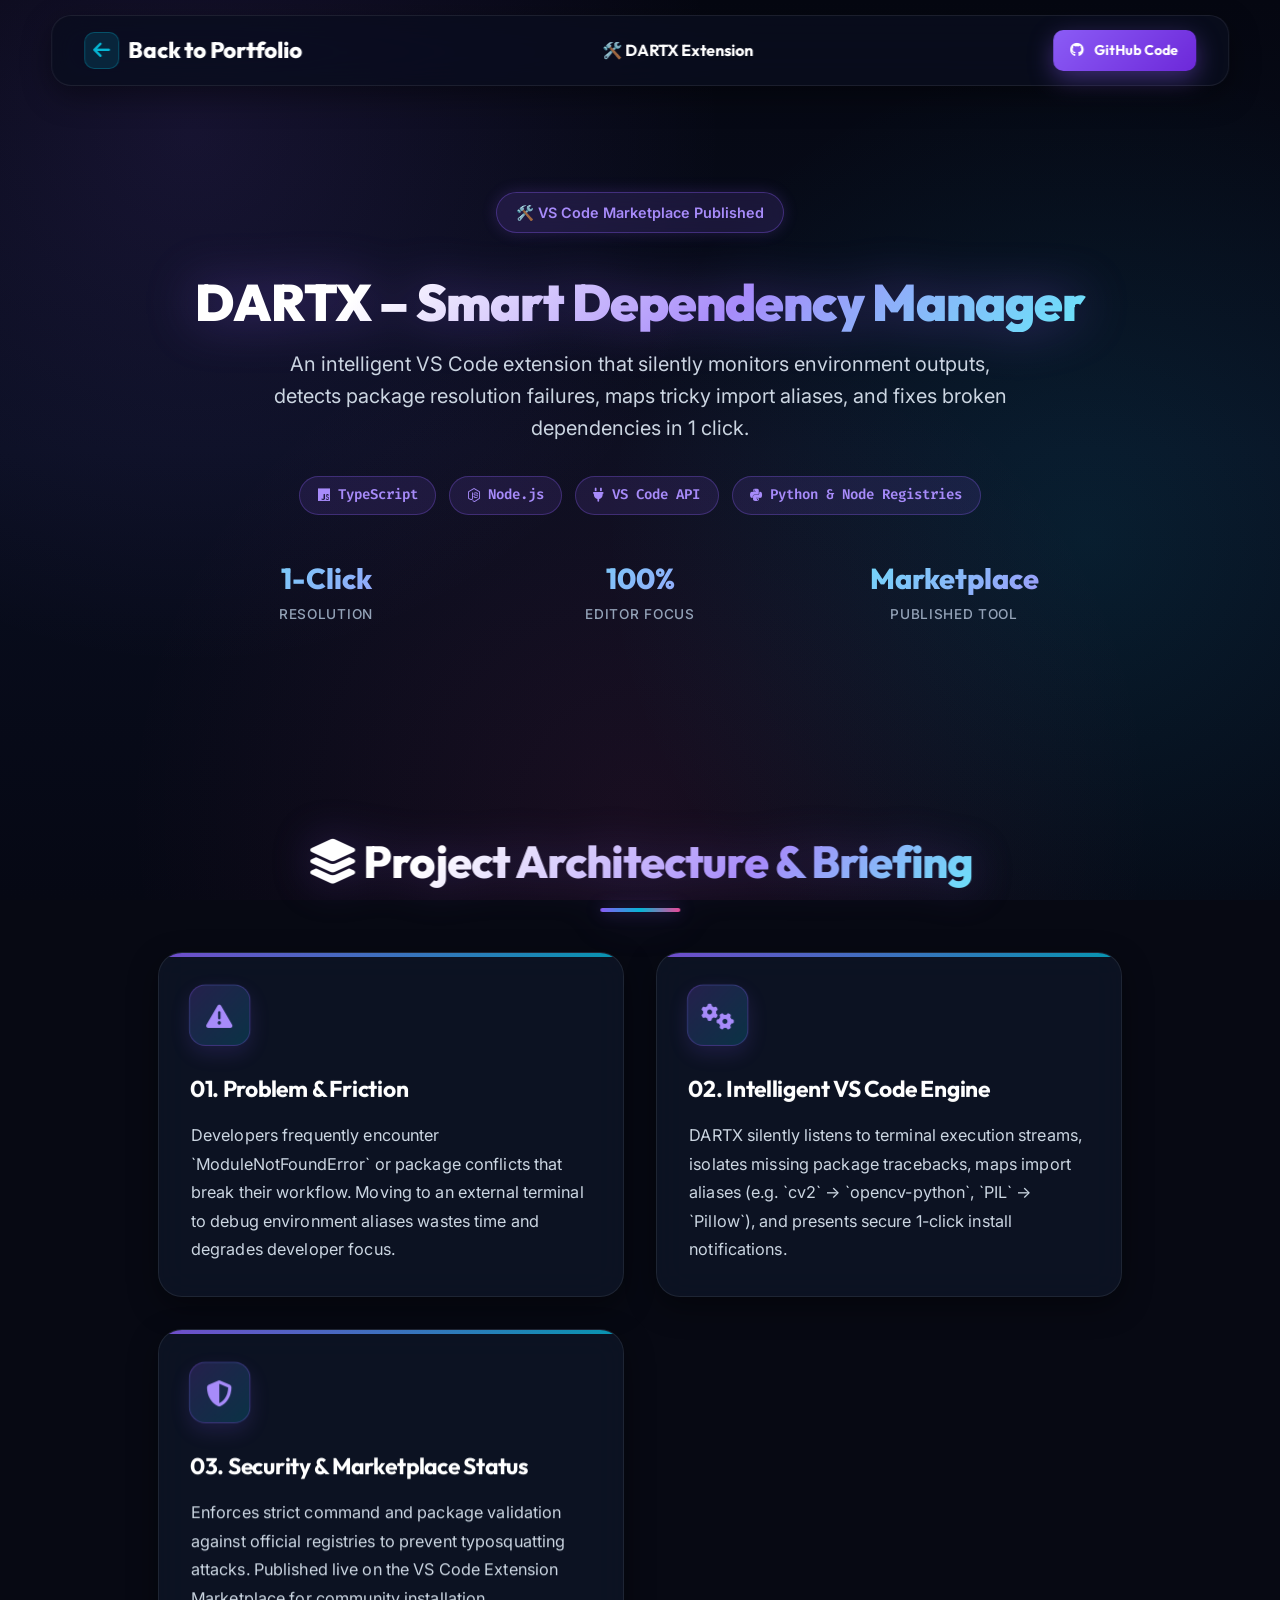
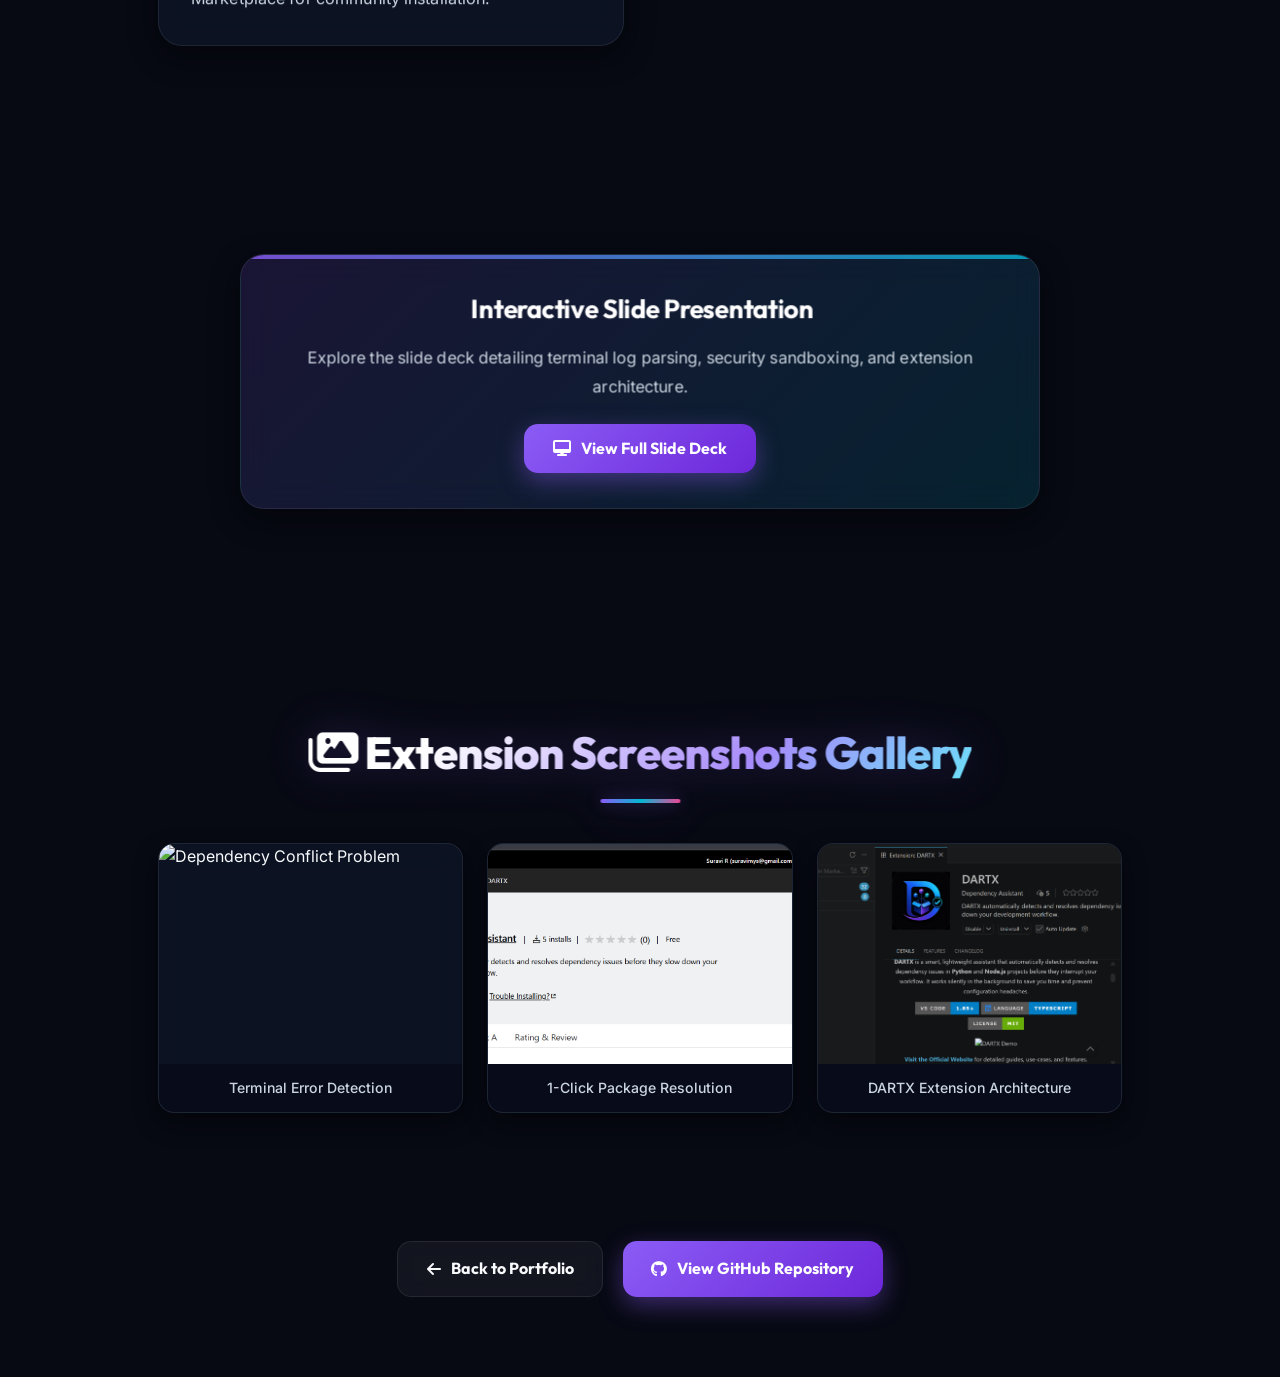
==== commit 151f7985: "feat: overhaul project detail pages with master 3D glassmorphism, structured 3-card overview grid, k" ====
--- a/dependency-project.html
+++ b/dependency-project.html
@@ -3,417 +3,130 @@
 <head>
   <meta charset="UTF-8">
   <meta name="viewport" content="width=device-width, initial-scale=1.0">
-  <title>DARTX - Suravi R</title>
+  <title>DARTX – Smart Dependency Manager — Suravi R</title>
   <link rel="stylesheet" href="https://cdnjs.cloudflare.com/ajax/libs/font-awesome/6.4.0/css/all.min.css">
-  <link rel="stylesheet" href="timetable-project.css">
+  <link rel="stylesheet" href="style.css">
   <link rel="stylesheet" href="project-slides.css">
-  <style>
-    html, body { overflow-x: hidden; min-height: 100vh; }
-    .gallery {
-      display: flex;
-      flex-wrap: wrap;
-      gap: 15px;
-      justify-content: center;
-      margin-top: 20px;
-    }
-    .gallery img {
-      max-width: 100%;
-      width: 300px;
-      height: auto;
-      border-radius: 8px;
-      box-shadow: 0 4px 8px rgba(0,0,0,0.3);
-      object-fit: cover;
-      transition: transform 0.3s;
-      cursor: pointer;
-    }
-    .gallery img:hover { transform: scale(1.05); }
-    .button-group {
-      display: flex;
-      gap: 1rem;
-      flex-wrap: wrap;
-      justify-content: center;
-      margin-top: 1rem;
-    }
-    .project-button {
-      display: inline-flex;
-      align-items: center;
-      gap: 0.6rem;
-      padding: 0.9rem 1.8rem;
-      border-radius: 10px;
-      font-weight: 600;
-      font-size: 1rem;
-      text-decoration: none;
-      transition: all 0.3s;
-    }
-    .project-button.github {
-      background: linear-gradient(135deg, #6366f1, #8b5cf6);
-      color: white;
-    }
-    .project-button.github:hover {
-      transform: translateY(-3px);
-      box-shadow: 0 10px 30px rgba(99,102,241,0.4);
-    }
-    .image-modal {
-      display: none;
-      position: fixed;
-      inset: 0;
-      z-index: 10000;
-      background: rgba(0,0,0,0.9);
-      align-items: center;
-      justify-content: center;
-    }
-    .image-modal-content {
-      max-width: 90vw;
-      max-height: 90vh;
-      border-radius: 12px;
-      box-shadow: 0 20px 60px rgba(0,0,0,0.5);
-    }
-    .image-modal-close {
-      position: fixed;
-      top: 1.5rem;
-      right: 1.5rem;
-      font-size: 2rem;
-      color: white;
-      cursor: pointer;
-      line-height: 1;
-      z-index: 10001;
-    }
-  </style>
 </head>
-<body>
-  <nav class="project-nav">
-    <a href="index.html#projects" class="back-link"><i class="fas fa-arrow-left"></i> Back to Portfolio</a>
-    <div class="nav-title">🛠️ DARTX</div>
-    <a href="https://github.com/SuraviR10/Smart-Dependency-Manager" target="_blank" class="github-link"><i class="fab fa-github"></i> GitHub</a>
+<body class="project-detail-body">
+
+  <!-- Floating Navigation Island -->
+  <nav class="project-nav-bar">
+    <a href="index.html#projects" class="logo"><i class="fas fa-arrow-left"></i> Back to Portfolio</a>
+    <div class="nav-title" style="font-family: var(--font-heading); font-weight: 700; color: white;">🛠️ DARTX Extension</div>
+    <a href="https://github.com/SuraviR10/Smart-Dependency-Manager" target="_blank" class="btn btn-small btn-primary"><i class="fab fa-github"></i> GitHub Code</a>
   </nav>
 
-  <div class="project-container">
-    <section class="project-hero">
-      <div class="hero-badge animate-fade-in">🛠️ VS Code Tool</div>
-      <h1 class="animate-slide-up">DARTX – Smart Dependency Manager</h1>
-      <p class="hero-subtitle animate-slide-up delay-1">Stop wrestling with dependencies. Start coding.</p>
-      <div class="tech-stack animate-fade-in delay-2">
-        <span class="tech-tag"><i class="fab fa-js"></i> TypeScript</span>
-        <span class="tech-tag"><i class="fab fa-node-js"></i> Node.js</span>
-        <span class="tech-tag"><i class="fas fa-plug"></i> VS Code API</span>
+  <main class="project-container" style="max-width: 1200px; margin: 0 auto; padding: 2rem 5% 5rem;">
+    <!-- Hero Banner -->
+    <section class="project-detail-hero">
+      <div class="hero-badge">🛠️ VS Code Marketplace Published</div>
+      <h1 class="name-highlight">DARTX – Smart Dependency Manager</h1>
+      <p class="project-detail-subtitle">An intelligent VS Code extension that silently monitors environment outputs, detects package resolution failures, maps tricky import aliases, and fixes broken dependencies in 1 click.</p>
+      
+      <div class="tech-stack-row">
+        <span class="tech-pill"><i class="fab fa-js"></i> TypeScript</span>
+        <span class="tech-pill"><i class="fab fa-node-js"></i> Node.js</span>
+        <span class="tech-pill"><i class="fas fa-plug"></i> VS Code API</span>
+        <span class="tech-pill"><i class="fab fa-python"></i> Python & Node Registries</span>
+      </div>
+
+      <!-- Quick Impact Stats -->
+      <div class="stats-row">
+        <div class="stat" data-tilt>
+          <span class="stat-number">1-Click</span>
+          <span class="stat-label">Resolution</span>
+        </div>
+        <div class="stat" data-tilt>
+          <span class="stat-number">100%</span>
+          <span class="stat-label">Editor Focus</span>
+        </div>
+        <div class="stat" data-tilt>
+          <span class="stat-number">Marketplace</span>
+          <span class="stat-label">Published Tool</span>
+        </div>
       </div>
     </section>
 
+    <!-- Structured 3-Card Overview -->
     <section class="content-section">
-      <h2><i class="fas fa-presentation-screen"></i> Project Presentation</h2>
-      <p>Open the slide deck for the full product story, workflow, and intelligent dependency resolution features.</p>
-      <div class="button-group">
-        <button class="open-slides-btn" onclick="openSlidesPresentation()">
-          <i class="fas fa-presentation-screen"></i> View Full Presentation
-        </button>
+      <h2><i class="fas fa-layer-group"></i> Project Architecture & Briefing</h2>
+      <div class="about-grid" style="margin-top: 2rem;">
+        <div class="about-card" data-tilt>
+          <div class="card-icon"><i class="fas fa-exclamation-triangle"></i></div>
+          <h3>01. Problem & Friction</h3>
+          <p>Developers frequently encounter `ModuleNotFoundError` or package conflicts that break their workflow. Moving to an external terminal to debug environment aliases wastes time and degrades developer focus.</p>
+        </div>
+
+        <div class="about-card" data-tilt>
+          <div class="card-icon"><i class="fas fa-cogs"></i></div>
+          <h3>02. Intelligent VS Code Engine</h3>
+          <p>DARTX silently listens to terminal execution streams, isolates missing package tracebacks, maps import aliases (e.g. `cv2` → `opencv-python`, `PIL` → `Pillow`), and presents secure 1-click install notifications.</p>
+        </div>
+
+        <div class="about-card" data-tilt>
+          <div class="card-icon"><i class="fas fa-shield-alt"></i></div>
+          <h3>03. Security & Marketplace Status</h3>
+          <p>Enforces strict command and package validation against official registries to prevent typosquatting attacks. Published live on the VS Code Extension Marketplace for community installation.</p>
+        </div>
       </div>
     </section>
 
-    <section class="content-section">
-      <h2><i class="fas fa-images"></i> Screenshots</h2>
-      <div class="gallery">
-        <img src="images/DARTX/DARTX.png" alt="DARTX in VS Code" class="modal-trigger">
-        <img src="images/DARTX/DARTX1.png" alt="DARTX on Marketplace" class="modal-trigger">
+    <!-- Presentation Deck Trigger -->
+    <section class="content-section" style="text-align: center; margin: 3rem 0;">
+      <div class="about-card" data-tilt style="max-width: 800px; margin: 0 auto; background: linear-gradient(135deg, rgba(139, 92, 246, 0.15), rgba(6, 182, 212, 0.15));">
+        <h3 style="font-size: 1.6rem; color: white; margin-bottom: 0.8rem;"><i class="fas fa-presentation-screen"></i> Interactive Slide Presentation</h3>
+        <p style="margin-bottom: 1.5rem;">Explore the slide deck detailing terminal log parsing, security sandboxing, and extension architecture.</p>
+        <button onclick="openPPT('dependency')" class="btn btn-primary"><i class="fas fa-desktop"></i> View Full Slide Deck</button>
       </div>
     </section>
 
-    <section class="content-section" id="github">
-      <h2><i class="fab fa-github"></i> Source Code</h2>
-      <div class="github-section">
-        <p class="github-intro">The full source code is available on GitHub.</p>
-        <a href="https://github.com/SuraviR10/Smart-Dependency-Manager" target="_blank" class="project-button github">
-          <i class="fab fa-github"></i> View on GitHub
-        </a>
+    <!-- Screenshot Gallery -->
+    <section class="content-section">
+      <h2><i class="fas fa-images"></i> Extension Screenshots Gallery</h2>
+      <div class="detail-gallery">
+        <div class="detail-gallery-item modal-trigger" data-tilt>
+          <img src="images/DARTX/DARTX_Problem.png" alt="Dependency Conflict Problem" class="modal-trigger">
+          <p>Terminal Error Detection</p>
+        </div>
+        <div class="detail-gallery-item modal-trigger" data-tilt>
+          <img src="images/DARTX/DARTX1.png" alt="1-Click Resolution Notification" class="modal-trigger">
+          <p>1-Click Package Resolution</p>
+        </div>
+        <div class="detail-gallery-item modal-trigger" data-tilt>
+          <img src="images/DARTX/DARTX.png" alt="DARTX Extension Overview" class="modal-trigger">
+          <p>DARTX Extension Architecture</p>
+        </div>
       </div>
     </section>
-  </div>
 
-  <!-- ===== SLIDES MODAL ===== -->
-  <div class="slides-modal" id="slides-modal">
-    <div class="slides-topbar">
-      <div class="slides-topbar-left">
-        <div class="slides-project-icon" style="background:linear-gradient(135deg,#3b82f6,#2563eb);">🛠️</div>
-        <h2>DARTX</h2>
+    <!-- Footer Actions -->
+    <div style="display: flex; gap: 1.2rem; justify-content: center; margin-top: 4rem;">
+      <a href="index.html#projects" class="btn btn-secondary"><i class="fas fa-arrow-left"></i> Back to Portfolio</a>
+      <a href="https://github.com/SuraviR10/Smart-Dependency-Manager" target="_blank" class="btn btn-primary"><i class="fab fa-github"></i> View GitHub Repository</a>
+    </div>
+  </main>
+
+  <!-- Presentation Deck Modal -->
+  <div class="ppt-modal" id="ppt-modal">
+    <div class="ppt-container">
+      <div class="ppt-header">
+        <div class="ppt-project-info">
+          <i class="fas fa-presentation-screen"></i>
+          <h3 id="ppt-title">Project Presentation</h3>
+        </div>
+        <button class="ppt-close" onclick="closePPT()"><i class="fas fa-times"></i></button>
       </div>
-      <div style="display:flex;align-items:center;gap:1rem;">
-        <span class="slides-counter" id="slides-counter">1 / 8</span>
-        <button class="slides-close-btn" onclick="closeSlides()"><i class="fas fa-times"></i></button>
+      <div class="ppt-body" id="ppt-body"></div>
+      <div class="ppt-footer">
+        <button class="ppt-nav-btn" onclick="prevSlide()"><i class="fas fa-chevron-left"></i> Previous</button>
+        <div class="ppt-dots" id="ppt-dots"></div>
+        <button class="ppt-nav-btn" onclick="nextSlide()">Next <i class="fas fa-chevron-right"></i></button>
       </div>
-    </div>
-
-    <div class="slides-viewport" id="slides-viewport"></div>
-
-    <div class="slides-bottombar">
-      <button class="slides-nav-btn" id="slides-prev" onclick="prevSlide()" disabled>
-        <i class="fas fa-chevron-left"></i> Previous
-      </button>
-      <div>
-        <div class="slides-dots" id="slides-dots"></div>
-        <div class="slides-hint">← → arrow keys or swipe</div>
-      </div>
-      <button class="slides-nav-btn" id="slides-next" onclick="nextSlide()">
-        Next <i class="fas fa-chevron-right"></i>
-      </button>
     </div>
   </div>
 
-  <footer class="project-footer">
-    <a href="index.html#projects" class="footer-link"><i class="fas fa-arrow-left"></i> Back to Portfolio</a>
-  </footer>
-
-  <script src="project-slides.js"></script>
-  <script>
-  const dependencySlides = [
-    {
-      bg: 'radial-gradient(ellipse at 60% 40%, rgba(59,130,246,0.12) 0%, transparent 70%)',
-      html: `
-        <div class="slide-inner">
-          <div class="slide-hero-layout">
-            <div class="slide-hero-text">
-              <div class="slide-num"><span>1</span> Introduction</div>
-              <h1 class="slide-title">🛠️ DARTX</h1>
-              <p class="slide-subtitle">Stop wrestling with dependencies. Start coding.</p>
-              <div class="slide-accent" style="background:linear-gradient(90deg,#3b82f6,#2563eb);"></div>
-              <div class="s-quote">An intelligent assistant that continuously monitors terminal output, identifies dependency-related runtime errors, and provides clear, actionable, and secure solutions.</div>
-              <div class="s-tags">
-                <span class="s-tag"><i class="fab fa-js"></i> TypeScript</span>
-                <span class="s-tag"><i class="fab fa-node-js"></i> Node.js</span>
-                <span class="s-tag"><i class="fas fa-plug"></i> VS Code API</span>
-                <span class="s-tag"><i class="fas fa-bolt"></i> Developer Productivity</span>
-              </div>
-            </div>
-            <div class="slide-hero-visual">
-              <img src="images/DARTX/DARTX.png" alt="DARTX Demo" class="slide-hero-image" style="border-radius: 12px; box-shadow: 0 10px 30px rgba(0,0,0,0.4);">
-            </div>
-          </div>
-        </div>`
-    },
-    {
-      bg: 'radial-gradient(ellipse at 30% 60%, rgba(239,68,68,0.1) 0%, transparent 70%)',
-      html: `
-        <div class="slide-inner">
-          <div class="slide-num"><span>2</span> The Problem</div>
-          <h2 class="slide-title">The Friction in Development</h2>
-          <div class="slide-accent" style="background:linear-gradient(90deg,#ef4444,#dc2626);"></div> 
-          <div class="slide-grid-2">
-            <div class="s-card">
-              <div class="s-card-icon" style="background:#ef4444;"><i class="fas fa-times-circle"></i></div>
-              <h4>The Problem</h4>
-              <ul>
-                <li><b>Productivity Loss:</b> Errors like <code>ModuleNotFoundError</code> break development flow.</li>
-                <li><b>Context Switching:</b> Constantly moving to the terminal to fix dependency issues.</li>
-                <li><b>Wasted Time:</b> Manually debugging environment conflicts instead of coding.</li>
-              </ul>
-            </div>
-            <div class="s-card">
-              <div class="s-card-icon" style="background:#10b981;"><i class="fas fa-check-circle"></i></div>
-              <h4>The DARTX Solution</h4>
-              <ul>
-                <li><b>Automated Detection:</b> An intelligent VS Code extension that silently monitors for dependency errors.</li>
-                <li><b>One-Click Resolution:</b> Provides instant, secure, and actionable notifications to fix issues.</li>
-                <li><b>Developer Focus:</b> Keeps developers in their editor, focused on building features.</li>
-              </ul>
-            </div>
-          </div>
-        </div>`
-    },
-    {
-      bg: 'radial-gradient(ellipse at 60% 50%, rgba(16,185,129,0.1) 0%, transparent 70%)',
-      html: `
-        <div class="slide-inner">
-          <div class="slide-num"><span>3</span> Core Workflow</div>
-          <h2 class="slide-title">Seamless Integration</h2>
-          <div class="slide-accent" style="background:linear-gradient(90deg,#10b981,#059669);"></div>
-          <div class="slide-grid-4">
-            <div class="s-card" style="text-align: center; padding: 1.5rem 1rem;">
-              <div class="s-step-num">1</div>
-              <h4>Develop Code</h4>
-              <p style="font-size: 0.85rem;">Write your Python or Node.js code as usual, focusing on features.</p>
-            </div>
-            <div class="s-card" style="text-align: center; padding: 1.5rem 1rem;">
-              <div class="s-step-num">2</div>
-              <h4>Real-time Alert</h4>
-              <p style="font-size: 0.85rem;">DARTX detects dependency errors in terminal output and shows a non-intrusive notification.</p>
-            </div>
-            <div class="s-card" style="text-align: center; padding: 1.5rem 1rem;">
-              <div class="s-step-num">3</div>
-              <h4>One-Click Resolution</h4>
-              <p style="font-size: 0.85rem;">Click 'Install' on the notification, and DARTX executes the validated fix command.</p>
-            </div>
-            <div class="s-card" style="text-align: center; padding: 1.5rem 1rem;">
-              <div class="s-step-num">4</div>
-              <h4>Uninterrupted Flow</h4>
-              <p style="font-size: 0.85rem;">The dependency issue is resolved automatically, allowing you to stay focused in the editor.</p>
-            </div>
-          </div>
-        </div>`
-    },
-    {
-      bg: 'radial-gradient(ellipse at 40% 30%, rgba(59,130,246,0.1) 0%, transparent 70%)',
-      html: `
-        <div class="slide-inner">
-          <div class="slide-num"><span>4</span> Key Features</div>
-          <h2 class="slide-title">Intelligent Assistance</h2>
-          <div class="slide-accent" style="background:linear-gradient(90deg,#3b82f6,#1d4ed8);"></div>
-          <div class="slide-grid-2x2">
-            <div class="s-feature">
-              <div class="feature-icon" style="background:#3b82f6;"><i class="fas fa-eye"></i></div>
-              <h4>Automated Detection</h4>
-              <p>Silently monitors terminal output for known dependency errors in real-time.</p>
-            </div>
-            <div class="s-feature">
-              <div class="feature-icon" style="background:#10b981;"><i class="fas fa-shield-alt"></i></div>
-              <h4>Security Validation</h4>
-              <p>Validates packages against official registries to prevent typosquatting and ensure integrity.</p>
-            </div>
-            <div class="s-feature">
-              <div class="feature-icon" style="background:#f59e0b;"><i class="fas fa-sync"></i></div>
-              <h4>Environment Doctor</h4>
-              <p>Diagnoses Python/Node.js versions and PATH configurations to resolve environment conflicts.</p>
-            </div>
-            <div class="s-feature">
-              <div class="feature-icon" style="background:#8b5cf6;"><i class="fas fa-magic"></i></div>
-              <h4>Intelligent Mappings</h4>
-              <p>Automatically resolves common module aliases (e.g., <code>cv2</code> to <code>opencv-python</code>).</p>
-            </div>
-          </div>
-        </div>`
-    },
-    {
-      bg: 'radial-gradient(ellipse at 60% 50%, rgba(139,92,246,0.1) 0%, transparent 70%)',
-      html: `
-        <div class="slide-inner">
-          <div class="slide-num"><span>5</span> Productivity Features</div>
-          <h2 class="slide-title">Beyond Basic Fixes</h2>
-          <div class="slide-accent" style="background:linear-gradient(90deg,#8b5cf6,#6d28d9);"></div>
-          <div class="slide-grid-2x2">
-            <div class="s-feature">
-              <div class="feature-icon" style="background:#f59e0b;"><i class="fas fa-chart-line"></i></div>
-              <h4>Health Dashboard</h4>
-              <p>Get an overview of dependency health, including unused packages and potential conflicts.</p>
-            </div>
-            <div class="s-feature">
-              <div class="feature-icon" style="background:#10b981;"><i class="fas fa-sync-alt"></i></div>
-              <h4>Dependency Sync</h4>
-              <p>Synchronize installations with <code>requirements.txt</code> or <code>package.json</code> dynamically.</p>
-            </div>
-            <div class="s-feature">
-              <div class="feature-icon" style="background:#3b82f6;"><i class="fas fa-users"></i></div>
-              <h4>Team Collaboration</h4>
-              <p>Export environment snapshots to securely share workspace configurations with your team.</p>
-            </div>
-            <div class="s-feature">
-              <div class="feature-icon" style="background:#8b5cf6;"><i class="fas fa-history"></i></div>
-              <h4>Rollback & Recovery</h4>
-              <p>Immediately roll back changes if an installation breaks your workspace.</p>
-            </div>
-          </div>
-        </div>`
-    },
-    {
-      bg: 'radial-gradient(ellipse at 30% 40%, rgba(59,130,246,0.1) 0%, transparent 70%)',
-      html: `
-        <div class="slide-inner">
-          <div class="slide-num"><span>6</span> How It Works</div>
-          <h2 class="slide-title">Intelligent Architecture</h2>
-          <div class="slide-accent" style="background:linear-gradient(90deg,#3b82f6,#2563eb);"></div>
-          <div class="slide-grid-2">
-            <div class="s-card">
-              <div class="s-card-icon" style="background:#3b82f6;"><i class="fas fa-terminal"></i></div>
-              <h4>Core Components</h4>
-              <ul> 
-                <li><b>Terminal Monitoring:</b> Listens for specific error patterns in terminal output.</li> 
-                <li><b>Language Detection:</b> Identifies the project type (Python/Node.js) for context-aware analysis.</li> 
-                <li><b>Error Analysis:</b> Uses robust regex to detect specific dependency issues.</li> 
-                <li><b>Command Generation:</b> Creates safe and appropriate installation commands.</li>
-              </ul>
-            </div>
-            <div class="s-card">
-              <div class="s-card-icon" style="background:#10b981;"><i class="fas fa-sitemap"></i></div>
-              <h4>Detection Flow</h4>
-              <ul> 
-                <li><b>1. Monitor:</b> Terminal output is analyzed for error patterns.</li> 
-                <li><b>2. Parse:</b> The error is parsed to extract package information.</li> 
-                <li><b>3. Notify:</b> A non-intrusive notification presents the solution.</li> 
-                <li><b>4. Resolve:</b> A one-click action executes the validated command.</li> 
-              </ul>
-              <p style="color: #94a3b8; font-size: 0.9rem; margin-top: 1rem;">The entire process is handled locally and securely.</p>
-            </div>
-          </div>
-        </div>`
-    },
-    {
-      bg: 'radial-gradient(ellipse at 50% 40%, rgba(16,185,129,0.1) 0%, transparent 70%)',
-      html: `
-        <div class="slide-inner">
-          <div class="slide-num"><span>7</span> Safety & Reliability</div>
-          <h2 class="slide-title">Built for Trust & Integrity</h2>
-          <div class="slide-accent" style="background:linear-gradient(90deg,#10b981,#047857);"></div>
-          <div class="slide-grid-2">
-            <div class="s-card">
-              <div class="s-card-icon" style="background:#10b981;"><i class="fas fa-shield-alt"></i></div>
-              <h4>Safety Layers</h4>
-              <ul> 
-                <li><b>Pattern Matching:</b> Only acts on known error patterns, preventing execution of unknown commands.</li> 
-                <li><b>Command Validation:</b> Implements strict checks against potential code injection attacks.</li> 
-                <li><b>User Approval:</b> Requires explicit user authorization before altering the environment.</li> 
-                <li><b>Full Transparency:</b> All commands run visibly in the integrated terminal.</li> 
-              </ul>
-            </div>
-            <div class="s-card">
-              <div class="s-card-icon" style="background:#f59e0b;"><i class="fas fa-bug-slash"></i></div>
-              <h4>Corruption Prevention</h4>
-              <ul> 
-                <li><b>Zero Dependencies:</b> The extension is self-contained to prevent corruption from external sources.</li> 
-                <li><b>Registry Verification:</b> Validates package names against official PyPI/NPM registries to prevent typosquatting.</li> 
-                <li><b>Local Analysis:</b> Relies on localized Regex for detection, avoiding black-box server interactions.</li> 
-              </ul>
-            </div>
-          </div>
-        </div>`
-    },
-    {
-      bg: 'radial-gradient(ellipse at 60% 40%, rgba(59,130,246,0.12) 0%, transparent 70%)',
-      html: `
-        <div class="slide-inner">
-          <div class="slide-hero-layout" style="align-items: center;">
-            <div class="slide-hero-text">
-              <h2 class="slide-title">Available on VS Code Marketplace</h2>
-              <p class="slide-subtitle">DARTX is a production-ready tool that enhances developer productivity and security.</p>
-              <div class="slide-accent" style="background:linear-gradient(90deg,#3b82f6,#2563eb);"></div>
-              <a href="https://github.com/SuraviR10/Smart-Dependency-Manager" target="_blank" class="s-cta-btn">
-                <i class="fab fa-github"></i> Explore on GitHub
-              </a>
-            </div>
-            <div class="slide-hero-visual" style="flex: 1.2; max-width: none;">
-              <img src="images/DARTX/DARTX1.png" alt="DARTX Marketplace" style="width: 100%; max-width: 450px; border-radius: 12px; box-shadow: 0 10px 30px rgba(0,0,0,0.4);">
-            </div>
-          </div>
-        </div>`
-    }
-  ];
-
-  function openSlidesPresentation() {
-    initSlides(dependencySlides, { title: 'DARTX – Smart Dependency Manager' });
-    openSlides();
-  }
-
-  document.addEventListener('DOMContentLoaded', () => {
-    // Image Modal Logic
-    const imgModal = document.createElement('div');
-    imgModal.id = 'image-modal';
-    imgModal.className = 'image-modal';
-    imgModal.innerHTML = '<span class="image-modal-close" id="image-modal-close">&times;</span><img class="image-modal-content" id="modal-img"><div id="image-modal-caption"></div>';
-    document.body.appendChild(imgModal);
-
-    const modalImg = document.getElementById('modal-img');
-    const captionText = document.getElementById('image-modal-caption');
-    document.querySelectorAll('.modal-trigger').forEach(trigger => {
-      trigger.onclick = () => { imgModal.style.display = 'flex'; modalImg.src = trigger.src; captionText.innerHTML = trigger.alt; };
-    });
-    document.getElementById('image-modal-close').onclick = () => { imgModal.style.display = 'none'; };
-    imgModal.onclick = (e) => { if (e.target === imgModal) imgModal.style.display = 'none'; };
-  });
-  </script>
+  <script src="https://cdn.jsdelivr.net/npm/gsap@3.12.2/dist/gsap.min.js"></script>
+  <script src="script-enhanced.js"></script>
 </body>
 </html>
--- a/style.css
+++ b/style.css
@@ -0,0 +1,2067 @@
+/* ==========================================================================
+   SURAVI R — ULTRA-MODERN 3D GLASSMORPHIC PORTFOLIO DESIGN SYSTEM
+   ========================================================================== */
+
+@import url('https://fonts.googleapis.com/css2?family=Fira+Code:wght@400;500;600&family=Inter:wght@300;400;500;600;700&family=Outfit:wght@400;500;600;700;800;900&display=swap');
+
+/* --- Design Tokens --- */
+:root {
+  --primary: #8b5cf6;
+  --primary-light: #a78bfa;
+  --primary-dark: #6d28d9;
+  --primary-glow: rgba(139, 92, 246, 0.4);
+
+  --secondary: #06b6d4;
+  --secondary-light: #67e8f9;
+  --secondary-glow: rgba(6, 182, 212, 0.4);
+
+  --accent: #ec4899;
+  --accent-glow: rgba(236, 72, 153, 0.4);
+
+  --gold: #fbbf24;
+  --gold-glow: rgba(251, 191, 36, 0.4);
+
+  --bg-dark: #070913;
+  --bg-card: rgba(15, 23, 42, 0.65);
+  --bg-card-hover: rgba(24, 35, 63, 0.85);
+
+  --glass-bg: rgba(15, 23, 42, 0.7);
+  --glass-border: rgba(255, 255, 255, 0.08);
+  --glass-border-glow: rgba(139, 92, 246, 0.3);
+
+  --text-primary: #f8fafc;
+  --text-secondary: #cbd5e1;
+  --text-muted: #94a3b8;
+
+  --font-heading: 'Outfit', sans-serif;
+  --font-body: 'Inter', sans-serif;
+  --font-code: 'Fira Code', monospace;
+
+  --shadow-3d: 0 20px 40px -15px rgba(0, 0, 0, 0.7), 0 0 30px rgba(139, 92, 246, 0.15);
+  --shadow-glow: 0 0 25px rgba(139, 92, 246, 0.35);
+
+  --radius-sm: 8px;
+  --radius-md: 16px;
+  --radius-lg: 24px;
+  --radius-full: 9999px;
+}
+
+/* --- Base & Reset --- */
+*, *::before, *::after {
+  margin: 0;
+  padding: 0;
+  box-sizing: border-box;
+}
+
+html {
+  scroll-behavior: smooth;
+  scroll-padding-top: 100px;
+}
+
+body {
+  font-family: var(--font-body);
+  background-color: var(--bg-dark);
+  background-image: 
+    radial-gradient(circle at 15% 15%, rgba(139, 92, 246, 0.12) 0%, transparent 40%),
+    radial-gradient(circle at 85% 60%, rgba(6, 182, 212, 0.1) 0%, transparent 40%),
+    radial-gradient(circle at 50% 90%, rgba(236, 72, 153, 0.08) 0%, transparent 50%),
+    linear-gradient(180deg, #050711 0%, #090e1f 50%, #060814 100%);
+  background-attachment: fixed;
+  color: var(--text-primary);
+  line-height: 1.6;
+  overflow-x: hidden;
+  min-height: 100vh;
+}
+
+/* Prevent horizontal scroll glitch on mobile */
+body, html {
+  max-width: 100vw;
+}
+
+/* Typography Base */
+h1, h2, h3, h4, h5, h6 {
+  font-family: var(--font-heading);
+  letter-spacing: -0.02em;
+}
+
+img, picture, video, iframe {
+  max-width: 100%;
+  height: auto;
+  display: block;
+}
+
+a {
+  color: inherit;
+  text-decoration: none;
+}
+
+/* --- Custom Scrollbar --- */
+::-webkit-scrollbar {
+  width: 10px;
+}
+
+::-webkit-scrollbar-track {
+  background: #070913;
+}
+
+::-webkit-scrollbar-thumb {
+  background: linear-gradient(180deg, var(--primary), var(--secondary));
+  border-radius: 10px;
+  border: 2px solid #070913;
+}
+
+::-webkit-scrollbar-thumb:hover {
+  background: var(--primary-light);
+}
+
+/* --- Custom Cursor System --- */
+@media (hover: hover) and (pointer: fine) {
+  body {
+    cursor: none;
+  }
+  a, button, input, textarea, .modal-trigger, [data-tilt] {
+    cursor: none;
+  }
+}
+
+.custom-cursor {
+  position: fixed;
+  top: 0;
+  left: 0;
+  pointer-events: none;
+  z-index: 99999;
+}
+
+.cursor-dot {
+  position: fixed;
+  width: 8px;
+  height: 8px;
+  background: var(--secondary-light);
+  border-radius: 50%;
+  pointer-events: none;
+  transform: translate(-50%, -50%);
+  transition: width 0.2s, height 0.2s, background-color 0.2s;
+  box-shadow: 0 0 10px var(--secondary-glow);
+}
+
+.cursor-ring {
+  position: fixed;
+  width: 38px;
+  height: 38px;
+  border: 1.5px solid rgba(139, 92, 246, 0.6);
+  border-radius: 50%;
+  pointer-events: none;
+  transform: translate(-50%, -50%);
+  transition: width 0.25s ease-out, height 0.25s ease-out, border-color 0.25s ease-out, transform 0.15s ease-out;
+  box-shadow: 0 0 15px rgba(139, 92, 246, 0.2);
+}
+
+body.cursor-hover .cursor-dot {
+  width: 12px;
+  height: 12px;
+  background: var(--accent);
+  box-shadow: 0 0 15px var(--accent-glow);
+}
+
+body.cursor-hover .cursor-ring {
+  width: 54px;
+  height: 54px;
+  border-color: var(--accent);
+  background: rgba(236, 72, 153, 0.08);
+}
+
+/* --- 3D Card Global Tilt Base --- */
+[data-tilt] {
+  transform-style: preserve-3d;
+  perspective: 1000px;
+  transition: transform 0.3s cubic-bezier(0.1, 0.8, 0.2, 1), box-shadow 0.3s ease;
+}
+
+/* --- Section Title Styling --- */
+section {
+  padding: 6rem 5% 4rem;
+  max-width: 1350px;
+  margin: 0 auto;
+  position: relative;
+}
+
+section h2 {
+  font-size: 2.8rem;
+  font-weight: 800;
+  text-align: center;
+  margin-bottom: 0.5rem;
+  background: linear-gradient(135deg, #ffffff 20%, var(--primary-light) 65%, var(--secondary-light) 100%);
+  -webkit-background-clip: text;
+  -webkit-text-fill-color: transparent;
+  position: relative;
+  display: inline-block;
+  left: 50%;
+  transform: translateX(-50%);
+  will-change: transform, opacity, filter;
+  filter: drop-shadow(0 0 20px rgba(139, 92, 246, 0.25));
+}
+
+section h2::after {
+  content: '';
+  display: block;
+  width: 80px;
+  height: 4px;
+  background: linear-gradient(90deg, var(--primary), var(--secondary), var(--accent));
+  border-radius: 4px;
+  margin: 10px auto 0;
+  box-shadow: 0 0 16px var(--primary-glow);
+}
+
+.section-subtitle {
+  text-align: center;
+  color: var(--text-muted);
+  font-size: 1.1rem;
+  margin-bottom: 3.5rem;
+  font-weight: 500;
+}
+
+.subsection-title {
+  font-size: 1.8rem;
+  font-weight: 700;
+  margin: 4rem 0 2rem;
+  color: var(--text-primary);
+  display: flex;
+  align-items: center;
+  gap: 0.75rem;
+}
+
+.subsection-title i {
+  color: var(--primary-light);
+  font-size: 1.5rem;
+  background: rgba(139, 92, 246, 0.15);
+  padding: 10px;
+  border-radius: 12px;
+  border: 1px solid rgba(139, 92, 246, 0.3);
+}
+
+/* ==========================================================================
+   HEADER & FLOATING GLASS NAVIGATION
+   ========================================================================== */
+header {
+  position: fixed;
+  top: 15px;
+  left: 50%;
+  transform: translateX(-50%);
+  width: 92%;
+  max-width: 1250px;
+  z-index: 1000;
+  background: rgba(10, 14, 29, 0.75);
+  backdrop-filter: blur(16px) saturate(180%);
+  -webkit-backdrop-filter: blur(16px) saturate(180%);
+  border: 1px solid var(--glass-border);
+  border-radius: 20px;
+  box-shadow: 0 10px 30px rgba(0, 0, 0, 0.4), inset 0 1px 0 rgba(255, 255, 255, 0.1);
+  transition: all 0.4s ease;
+}
+
+header.scrolled {
+  top: 10px;
+  background: rgba(8, 12, 24, 0.92);
+  border-color: rgba(139, 92, 246, 0.3);
+  box-shadow: 0 15px 35px rgba(0, 0, 0, 0.6), 0 0 20px rgba(139, 92, 246, 0.15);
+}
+
+.scroll-progress {
+  position: absolute;
+  top: 0;
+  left: 0;
+  height: 3px;
+  background: linear-gradient(90deg, var(--primary), var(--secondary), var(--accent));
+  width: 0%;
+  border-radius: 20px 20px 0 0;
+  transition: width 0.1s linear;
+}
+
+nav {
+  display: flex;
+  justify-content: space-between;
+  align-items: center;
+  padding: 0.85rem 2rem;
+}
+
+.logo {
+  font-family: var(--font-heading);
+  font-size: 1.4rem;
+  font-weight: 800;
+  color: #ffffff;
+  display: flex;
+  align-items: center;
+  gap: 0.6rem;
+  letter-spacing: -0.01em;
+  transition: transform 0.3s ease;
+}
+
+.logo i {
+  color: var(--secondary);
+  font-size: 1.2rem;
+  background: rgba(6, 182, 212, 0.15);
+  padding: 8px;
+  border-radius: 10px;
+  border: 1px solid rgba(6, 182, 212, 0.3);
+}
+
+.logo:hover {
+  transform: translateY(-2px);
+}
+
+nav ul {
+  display: flex;
+  list-style: none;
+  gap: 1.8rem;
+  align-items: center;
+}
+
+nav ul li a {
+  color: var(--text-secondary);
+  font-size: 0.95rem;
+  font-weight: 500;
+  padding: 0.4rem 0.8rem;
+  border-radius: 10px;
+  transition: all 0.3s ease;
+  position: relative;
+}
+
+nav ul li a:hover, nav ul li a.active {
+  color: #ffffff;
+  background: rgba(139, 92, 246, 0.15);
+  border: 1px solid rgba(139, 92, 246, 0.3);
+  text-shadow: 0 0 10px rgba(139, 92, 246, 0.5);
+}
+
+.menu-toggle {
+  display: none;
+  font-size: 1.4rem;
+  color: var(--text-primary);
+  cursor: pointer;
+  background: rgba(255, 255, 255, 0.05);
+  padding: 8px 12px;
+  border-radius: 10px;
+  border: 1px solid var(--glass-border);
+}
+
+/* ==========================================================================
+   HERO SECTION & 3D CANVAS
+   ========================================================================== */
+.hero {
+  min-height: 100vh;
+  display: flex;
+  align-items: center;
+  justify-content: space-between;
+  gap: 3rem;
+  padding-top: 8rem;
+  padding-bottom: 4rem;
+  position: relative;
+}
+
+#hero-canvas {
+  position: absolute;
+  top: 0;
+  left: 0;
+  width: 100%;
+  height: 100%;
+  pointer-events: auto;
+  z-index: 0;
+}
+
+.hero-content {
+  flex: 1.2;
+  z-index: 2;
+  position: relative;
+}
+
+.hero-badge {
+  display: inline-flex;
+  align-items: center;
+  gap: 0.5rem;
+  padding: 0.5rem 1.2rem;
+  background: rgba(139, 92, 246, 0.15);
+  border: 1px solid rgba(139, 92, 246, 0.35);
+  border-radius: var(--radius-full);
+  color: var(--primary-light);
+  font-size: 0.9rem;
+  font-weight: 600;
+  margin-bottom: 1.5rem;
+  box-shadow: 0 0 15px rgba(139, 92, 246, 0.2);
+  backdrop-filter: blur(10px);
+}
+
+.hero-content h1 {
+  font-size: 3.8rem;
+  font-weight: 900;
+  line-height: 1.1;
+  margin-bottom: 1rem;
+}
+
+.name-highlight {
+  background: linear-gradient(135deg, #ffffff 20%, var(--primary-light) 60%, var(--secondary-light) 100%);
+  -webkit-background-clip: text;
+  -webkit-text-fill-color: transparent;
+  filter: drop-shadow(0 0 25px rgba(139, 92, 246, 0.4));
+}
+
+.hero-subtitle {
+  font-size: 1.6rem;
+  font-weight: 600;
+  color: var(--text-secondary);
+  margin-bottom: 1.2rem;
+}
+
+#typing-effect {
+  color: var(--secondary-light);
+  font-family: var(--font-code);
+  border-bottom: 2px solid var(--secondary);
+}
+
+.hero-description {
+  font-size: 1.15rem;
+  color: var(--text-muted);
+  max-width: 600px;
+  margin-bottom: 2.2rem;
+  line-height: 1.7;
+}
+
+/* Hero Stats Boxes */
+.hero-stats {
+  display: flex;
+  gap: 1.5rem;
+  margin-bottom: 2.5rem;
+}
+
+.hero-stats .stat {
+  background: rgba(15, 23, 42, 0.6);
+  backdrop-filter: blur(12px);
+  border: 1px solid var(--glass-border);
+  padding: 1rem 1.4rem;
+  border-radius: var(--radius-md);
+  box-shadow: 0 10px 25px rgba(0, 0, 0, 0.3);
+  transition: all 0.3s ease;
+  min-width: 130px;
+}
+
+.hero-stats .stat:hover {
+  transform: translateY(-5px) scale(1.03);
+  border-color: rgba(139, 92, 246, 0.4);
+  box-shadow: 0 15px 30px rgba(139, 92, 246, 0.25);
+  background: rgba(24, 35, 63, 0.8);
+}
+
+.stat-number {
+  display: block;
+  font-family: var(--font-heading);
+  font-size: 1.8rem;
+  font-weight: 800;
+  background: linear-gradient(135deg, var(--secondary-light), var(--primary-light));
+  -webkit-background-clip: text;
+  -webkit-text-fill-color: transparent;
+}
+
+.stat-label {
+  font-size: 0.85rem;
+  color: var(--text-muted);
+  font-weight: 500;
+  text-transform: uppercase;
+  letter-spacing: 0.05em;
+}
+
+/* Hero Buttons */
+.hero-buttons {
+  display: flex;
+  gap: 1.2rem;
+  flex-wrap: wrap;
+}
+
+.btn {
+  display: inline-flex;
+  align-items: center;
+  justify-content: center;
+  gap: 0.6rem;
+  padding: 0.9rem 1.8rem;
+  font-family: var(--font-heading);
+  font-size: 1rem;
+  font-weight: 700;
+  border-radius: 14px;
+  transition: all 0.3s cubic-bezier(0.16, 1, 0.3, 1);
+  position: relative;
+  overflow: hidden;
+  border: none;
+  cursor: pointer;
+}
+
+.btn-primary {
+  background: linear-gradient(135deg, var(--primary), var(--primary-dark));
+  color: #ffffff;
+  box-shadow: 0 8px 25px rgba(139, 92, 246, 0.4);
+}
+
+.btn-primary::before {
+  content: '';
+  position: absolute;
+  top: 0; left: -100%;
+  width: 100%; height: 100%;
+  background: linear-gradient(90deg, transparent, rgba(255, 255, 255, 0.3), transparent);
+  transition: left 0.6s ease;
+}
+
+.btn-primary:hover::before {
+  left: 100%;
+}
+
+.btn-primary:hover {
+  transform: translateY(-3px) scale(1.02);
+  box-shadow: 0 12px 35px rgba(139, 92, 246, 0.6);
+}
+
+.btn-secondary {
+  background: rgba(255, 255, 255, 0.05);
+  backdrop-filter: blur(10px);
+  color: var(--text-primary);
+  border: 1px solid var(--glass-border);
+}
+
+.btn-secondary:hover {
+  background: rgba(255, 255, 255, 0.12);
+  border-color: rgba(255, 255, 255, 0.25);
+  transform: translateY(-3px);
+  box-shadow: 0 8px 25px rgba(0, 0, 0, 0.4);
+}
+
+.btn-small {
+  padding: 0.6rem 1.1rem;
+  font-size: 0.88rem;
+  border-radius: 10px;
+}
+
+/* 3D Profile Avatar Card */
+.hero-image {
+  flex: 0.9;
+  display: flex;
+  justify-content: center;
+  z-index: 2;
+}
+
+.profile-card {
+  position: relative;
+  width: 340px;
+  border-radius: var(--radius-lg);
+  padding: 14px;
+  background: rgba(15, 23, 42, 0.7);
+  backdrop-filter: blur(16px);
+  border: 1px solid rgba(139, 92, 246, 0.3);
+  box-shadow: var(--shadow-3d);
+  transform-style: preserve-3d;
+  transition: all 0.4s ease;
+}
+
+.profile-card::after {
+  content: '';
+  position: absolute;
+  inset: -2px;
+  border-radius: calc(var(--radius-lg) + 2px);
+  background: linear-gradient(135deg, var(--primary), var(--secondary), transparent);
+  z-index: -1;
+  opacity: 0.6;
+  filter: blur(10px);
+  transition: opacity 0.4s ease;
+}
+
+.profile-card:hover::after {
+  opacity: 1;
+}
+
+.profile-card img {
+  width: 100%;
+  height: 380px;
+  object-fit: cover;
+  border-radius: calc(var(--radius-lg) - 6px);
+  box-shadow: 0 10px 25px rgba(0, 0, 0, 0.5);
+  transform: translateZ(20px);
+}
+
+.profile-badges {
+  display: flex;
+  flex-direction: column;
+  gap: 0.6rem;
+  margin-top: 1rem;
+  transform: translateZ(30px);
+}
+
+.profile-badges .badge {
+  background: rgba(8, 12, 24, 0.85);
+  border: 1px solid var(--glass-border);
+  padding: 0.55rem 1rem;
+  border-radius: 12px;
+  font-size: 0.85rem;
+  font-weight: 600;
+  color: var(--text-secondary);
+  backdrop-filter: blur(10px);
+  display: flex;
+  align-items: center;
+  gap: 0.5rem;
+  box-shadow: 0 4px 15px rgba(0, 0, 0, 0.3);
+}
+
+/* ==========================================================================
+   ABOUT & EXPERIENCE SECTIONS
+   ========================================================================== */
+.about-container {
+  margin-top: 1rem;
+}
+
+.about-grid {
+  display: grid;
+  grid-template-columns: repeat(auto-fit, minmax(320px, 1fr));
+  gap: 2rem;
+}
+
+.about-card {
+  background: var(--glass-bg);
+  backdrop-filter: blur(16px);
+  border: 1px solid var(--glass-border);
+  border-radius: var(--radius-lg);
+  padding: 2.2rem;
+  box-shadow: 0 10px 30px rgba(0, 0, 0, 0.4);
+  position: relative;
+  overflow: hidden;
+  transform-style: preserve-3d;
+  transition: all 0.35s cubic-bezier(0.1, 0.8, 0.2, 1);
+}
+
+.about-card::before {
+  content: '';
+  position: absolute;
+  top: 0; left: 0;
+  width: 100%; height: 4px;
+  background: linear-gradient(90deg, var(--primary), var(--secondary));
+  opacity: 0.8;
+}
+
+.about-card:hover {
+  transform: translateY(-8px) rotateX(4deg) rotateY(-4deg);
+  border-color: rgba(139, 92, 246, 0.4);
+  box-shadow: 0 20px 40px rgba(0, 0, 0, 0.6), 0 0 30px rgba(139, 92, 246, 0.2);
+  background: var(--bg-card-hover);
+}
+
+.card-icon {
+  width: 60px;
+  height: 60px;
+  background: linear-gradient(135deg, rgba(139, 92, 246, 0.2), rgba(6, 182, 212, 0.2));
+  border: 1px solid rgba(139, 92, 246, 0.3);
+  border-radius: 16px;
+  display: flex;
+  align-items: center;
+  justify-content: center;
+  font-size: 1.6rem;
+  color: var(--primary-light);
+  margin-bottom: 1.5rem;
+  transform: translateZ(25px);
+  box-shadow: 0 8px 20px rgba(139, 92, 246, 0.15);
+}
+
+.about-card h3 {
+  font-size: 1.4rem;
+  font-weight: 700;
+  margin-bottom: 0.8rem;
+  color: #ffffff;
+  transform: translateZ(20px);
+}
+
+.about-card p {
+  color: var(--text-secondary);
+  font-size: 1rem;
+  line-height: 1.75;
+  transform: translateZ(15px);
+}
+
+/* ==========================================================================
+   JOURNEY & TIMELINE SECTION
+   ========================================================================== */
+.education-quick {
+  display: grid;
+  grid-template-columns: repeat(auto-fit, minmax(280px, 1fr));
+  gap: 1.5rem;
+  margin-bottom: 4rem;
+}
+
+.edu-card {
+  background: rgba(15, 23, 42, 0.6);
+  backdrop-filter: blur(12px);
+  border: 1px solid var(--glass-border);
+  border-radius: var(--radius-md);
+  padding: 1.5rem;
+  text-align: center;
+  box-shadow: 0 8px 25px rgba(0, 0, 0, 0.3);
+  transition: all 0.3s ease;
+}
+
+.edu-card:hover {
+  transform: translateY(-5px);
+  border-color: rgba(6, 182, 212, 0.4);
+  box-shadow: 0 12px 30px rgba(6, 182, 212, 0.2);
+}
+
+.edu-card i {
+  font-size: 2rem;
+  color: var(--secondary);
+  margin-bottom: 0.75rem;
+}
+
+.edu-card h3 {
+  font-size: 1.2rem;
+  color: #ffffff;
+  margin-bottom: 0.3rem;
+}
+
+.edu-card p {
+  color: var(--text-muted);
+  font-size: 0.9rem;
+  margin-bottom: 0.5rem;
+}
+
+.edu-card span {
+  display: inline-block;
+  background: rgba(6, 182, 212, 0.15);
+  color: var(--secondary-light);
+  padding: 0.3rem 0.8rem;
+  border-radius: var(--radius-full);
+  font-size: 0.85rem;
+  font-weight: 700;
+}
+
+/* Timeline Track */
+.journey-timeline {
+  position: relative;
+  max-width: 1000px;
+  margin: 0 auto;
+  padding: 2rem 0;
+}
+
+.journey-timeline::before {
+  content: '';
+  position: absolute;
+  top: 0;
+  bottom: 0;
+  left: 50%;
+  width: 4px;
+  background: linear-gradient(180deg, var(--primary), var(--secondary), var(--accent));
+  transform: translateX(-50%);
+  border-radius: 4px;
+  box-shadow: 0 0 15px var(--primary-glow);
+}
+
+.journey-stage {
+  display: flex;
+  justify-content: flex-between;
+  margin-bottom: 3rem;
+  position: relative;
+  width: 100%;
+}
+
+.journey-stage:nth-child(odd) {
+  flex-direction: row-reverse;
+}
+
+.stage-marker {
+  position: absolute;
+  left: 50%;
+  top: 0;
+  transform: translateX(-50%);
+  display: flex;
+  flex-direction: column;
+  align-items: center;
+  z-index: 5;
+}
+
+.stage-icon {
+  width: 48px;
+  height: 48px;
+  border-radius: 50%;
+  display: flex;
+  align-items: center;
+  justify-content: center;
+  color: white;
+  font-size: 1.2rem;
+  box-shadow: 0 0 20px rgba(0, 0, 0, 0.5), 0 0 12px var(--primary-glow);
+  border: 3px solid var(--bg-dark);
+}
+
+.stage-year {
+  background: rgba(15, 23, 42, 0.9);
+  border: 1px solid var(--glass-border);
+  color: var(--text-secondary);
+  font-size: 0.75rem;
+  font-weight: 700;
+  padding: 0.2rem 0.6rem;
+  border-radius: 10px;
+  margin-top: 0.4rem;
+  white-space: nowrap;
+}
+
+.stage-card {
+  width: 44%;
+  background: var(--glass-bg);
+  backdrop-filter: blur(16px);
+  border: 1px solid var(--glass-border);
+  border-radius: var(--radius-lg);
+  padding: 1.8rem;
+  box-shadow: 0 10px 30px rgba(0, 0, 0, 0.4);
+  transition: all 0.35s ease;
+  position: relative;
+}
+
+.stage-card:hover {
+  transform: translateY(-5px);
+  border-color: rgba(139, 92, 246, 0.4);
+  box-shadow: 0 15px 35px rgba(139, 92, 246, 0.25);
+  background: var(--bg-card-hover);
+}
+
+.stage-card h3 {
+  font-size: 1.25rem;
+  color: #ffffff;
+  margin-bottom: 0.75rem;
+  display: flex;
+  align-items: center;
+  gap: 0.5rem;
+}
+
+.stage-card h3 i {
+  color: var(--gold);
+}
+
+.stage-card p {
+  color: var(--text-secondary);
+  font-size: 0.95rem;
+  line-height: 1.6;
+}
+
+.stage-badge {
+  display: inline-block;
+  margin-top: 1rem;
+  background: rgba(236, 72, 153, 0.15);
+  color: var(--accent);
+  border: 1px solid rgba(236, 72, 153, 0.3);
+  padding: 0.3rem 0.8rem;
+  border-radius: var(--radius-full);
+  font-size: 0.82rem;
+  font-weight: 700;
+}
+
+.award-image {
+  margin-top: 1rem;
+  border-radius: 12px;
+  overflow: hidden;
+  border: 1px solid var(--glass-border);
+  box-shadow: 0 6px 15px rgba(0, 0, 0, 0.4);
+  cursor: pointer;
+}
+
+.award-image img {
+  width: 100%;
+  height: 160px;
+  object-fit: cover;
+  transition: transform 0.4s ease;
+}
+
+.award-image:hover img {
+  transform: scale(1.05);
+}
+
+/* ==========================================================================
+   HACKATHONS & INDUSTRY EXPOSURE
+   ========================================================================== */
+.hackathons-grid, .visits-grid {
+  display: grid;
+  grid-template-columns: repeat(auto-fit, minmax(340px, 1fr));
+  gap: 2rem;
+  margin-bottom: 3rem;
+}
+
+.hackathon-card, .visit-card {
+  background: var(--glass-bg);
+  backdrop-filter: blur(16px);
+  border: 1px solid var(--glass-border);
+  border-radius: var(--radius-lg);
+  overflow: hidden;
+  box-shadow: 0 10px 30px rgba(0, 0, 0, 0.4);
+  transition: all 0.35s ease;
+  display: flex;
+  flex-direction: column;
+}
+
+.hackathon-card:hover, .visit-card:hover {
+  transform: translateY(-8px);
+  border-color: rgba(6, 182, 212, 0.4);
+  box-shadow: 0 20px 40px rgba(0, 0, 0, 0.6), 0 0 25px rgba(6, 182, 212, 0.2);
+}
+
+.hackathon-image, .visit-image {
+  height: 200px;
+  overflow: hidden;
+  position: relative;
+}
+
+.hackathon-image img, .visit-image img {
+  width: 100%;
+  height: 100%;
+  object-fit: cover;
+  transition: transform 0.5s ease;
+  cursor: pointer;
+}
+
+.hackathon-card:hover .hackathon-image img, .visit-card:hover .visit-image img {
+  transform: scale(1.08);
+}
+
+.hackathon-content, .visit-content {
+  padding: 1.8rem;
+  display: flex;
+  flex-direction: column;
+  flex-grow: 1;
+}
+
+.hackathon-header, .visit-header {
+  display: flex;
+  justify-content: space-between;
+  align-items: center;
+  margin-bottom: 1rem;
+}
+
+.hackathon-icon {
+  font-size: 1.5rem;
+  color: var(--secondary-light);
+}
+
+.hackathon-badge, .visit-type {
+  background: rgba(139, 92, 246, 0.15);
+  color: var(--primary-light);
+  border: 1px solid rgba(139, 92, 246, 0.3);
+  padding: 0.25rem 0.75rem;
+  border-radius: var(--radius-full);
+  font-size: 0.8rem;
+  font-weight: 700;
+}
+
+.hackathon-content h3, .visit-header h3 {
+  font-size: 1.3rem;
+  color: #ffffff;
+  margin-bottom: 0.5rem;
+}
+
+.hackathon-organizer {
+  color: var(--secondary-light);
+  font-size: 0.88rem;
+  font-weight: 600;
+  margin-bottom: 0.8rem;
+}
+
+.hackathon-description, .company-description {
+  color: var(--text-secondary);
+  font-size: 0.95rem;
+  line-height: 1.6;
+  margin-bottom: 1.2rem;
+}
+
+.hackathon-skills {
+  display: flex;
+  flex-wrap: wrap;
+  gap: 0.5rem;
+  margin-top: auto;
+}
+
+.hackathon-skills span {
+  background: rgba(255, 255, 255, 0.05);
+  color: var(--text-muted);
+  font-size: 0.8rem;
+  padding: 0.3rem 0.7rem;
+  border-radius: 8px;
+  border: 1px solid var(--glass-border);
+}
+
+.company-tagline {
+  font-style: italic;
+  color: var(--text-muted);
+  font-size: 0.9rem;
+  margin-bottom: 0.5rem;
+}
+
+.visit-learnings {
+  margin-top: 1rem;
+  background: rgba(8, 12, 24, 0.6);
+  padding: 1rem;
+  border-radius: 12px;
+  border: 1px solid var(--glass-border);
+}
+
+.visit-learnings h4 {
+  font-size: 0.9rem;
+  color: var(--secondary-light);
+  margin-bottom: 0.5rem;
+}
+
+.visit-learnings ul {
+  list-style: none;
+  padding: 0;
+}
+
+.visit-learnings li {
+  font-size: 0.85rem;
+  color: var(--text-secondary);
+  margin-bottom: 0.3rem;
+  position: relative;
+  padding-left: 1.2rem;
+}
+
+.visit-learnings li::before {
+  content: '▸';
+  position: absolute;
+  left: 0;
+  color: var(--primary-light);
+}
+
+.visit-stats {
+  display: flex;
+  justify-content: space-around;
+  margin-top: 1.2rem;
+  padding-top: 1rem;
+  border-top: 1px solid var(--glass-border);
+}
+
+.stat-item {
+  display: flex;
+  flex-direction: column;
+  align-items: center;
+  font-size: 0.8rem;
+  color: var(--text-muted);
+}
+
+.stat-item i {
+  font-size: 1.2rem;
+  color: var(--primary-light);
+  margin-bottom: 0.2rem;
+}
+
+/* ==========================================================================
+   FEATURED PROJECTS SECTION
+   ========================================================================== */
+.projects-grid {
+  display: grid;
+  grid-template-columns: repeat(auto-fit, minmax(340px, 1fr));
+  gap: 2rem;
+}
+
+.project-card {
+  background: var(--glass-bg);
+  backdrop-filter: blur(16px);
+  border: 1px solid var(--glass-border);
+  border-radius: var(--radius-lg);
+  padding: 2.2rem;
+  box-shadow: 0 10px 30px rgba(0, 0, 0, 0.4);
+  transition: all 0.35s cubic-bezier(0.1, 0.8, 0.2, 1);
+  display: flex;
+  flex-direction: column;
+  position: relative;
+  transform-style: preserve-3d;
+}
+
+.project-card.featured {
+  border-color: rgba(251, 191, 36, 0.4);
+  background: linear-gradient(135deg, rgba(15, 23, 42, 0.8), rgba(30, 27, 75, 0.7));
+}
+
+.project-card.featured::before {
+  content: '';
+  position: absolute;
+  top: 0; left: 0; width: 100%; height: 4px;
+  background: linear-gradient(90deg, var(--gold), var(--primary));
+}
+
+.project-card:hover {
+  transform: translateY(-8px) rotateX(3deg) rotateY(-3deg);
+  border-color: rgba(139, 92, 246, 0.5);
+  box-shadow: 0 20px 45px rgba(0, 0, 0, 0.6), 0 0 30px rgba(139, 92, 246, 0.25);
+}
+
+.project-header {
+  display: flex;
+  justify-content: space-between;
+  align-items: center;
+  margin-bottom: 1.2rem;
+}
+
+.project-icon {
+  font-size: 2rem;
+  color: var(--primary-light);
+}
+
+.project-badge {
+  background: rgba(251, 191, 36, 0.15);
+  color: var(--gold);
+  border: 1px solid rgba(251, 191, 36, 0.3);
+  padding: 0.3rem 0.8rem;
+  border-radius: var(--radius-full);
+  font-size: 0.8rem;
+  font-weight: 700;
+}
+
+.project-card h3 {
+  font-size: 1.4rem;
+  color: #ffffff;
+  margin-bottom: 0.8rem;
+}
+
+.project-card p {
+  color: var(--text-secondary);
+  font-size: 0.98rem;
+  line-height: 1.65;
+  margin-bottom: 1.5rem;
+  flex-grow: 1;
+}
+
+.project-tags {
+  display: flex;
+  flex-wrap: wrap;
+  gap: 0.6rem;
+  margin-bottom: 1.8rem;
+}
+
+.project-tags span {
+  background: rgba(139, 92, 246, 0.12);
+  color: var(--primary-light);
+  border: 1px solid rgba(139, 92, 246, 0.25);
+  padding: 0.3rem 0.8rem;
+  border-radius: 8px;
+  font-size: 0.82rem;
+  font-family: var(--font-code);
+  font-weight: 500;
+}
+
+.project-btns {
+  display: flex;
+  gap: 0.8rem;
+  margin-top: auto;
+}
+
+/* ==========================================================================
+   TECHNICAL SKILLS SECTION
+   ========================================================================== */
+.skills-container {
+  display: grid;
+  grid-template-columns: repeat(auto-fit, minmax(320px, 1fr));
+  gap: 2rem;
+}
+
+.skill-category {
+  background: var(--glass-bg);
+  backdrop-filter: blur(16px);
+  border: 1px solid var(--glass-border);
+  border-radius: var(--radius-lg);
+  padding: 2rem;
+  box-shadow: 0 10px 30px rgba(0, 0, 0, 0.4);
+}
+
+.skill-category h3 {
+  font-size: 1.3rem;
+  color: #ffffff;
+  margin-bottom: 1.5rem;
+  border-bottom: 1px solid var(--glass-border);
+  padding-bottom: 0.75rem;
+}
+
+.skills-grid {
+  display: grid;
+  grid-template-columns: repeat(auto-fill, minmax(130px, 1fr));
+  gap: 1rem;
+}
+
+.skill-item {
+  background: rgba(255, 255, 255, 0.04);
+  border: 1px solid var(--glass-border);
+  border-radius: 12px;
+  padding: 0.85rem 1rem;
+  display: flex;
+  align-items: center;
+  gap: 0.75rem;
+  font-size: 0.92rem;
+  font-weight: 600;
+  color: var(--text-secondary);
+  transition: all 0.3s ease;
+}
+
+.skill-item i {
+  font-size: 1.3rem;
+  color: var(--secondary-light);
+}
+
+.skill-item:hover {
+  background: rgba(139, 92, 246, 0.18);
+  border-color: rgba(139, 92, 246, 0.4);
+  color: #ffffff;
+  transform: translateY(-4px);
+  box-shadow: 0 8px 20px rgba(139, 92, 246, 0.25);
+}
+
+/* ==========================================================================
+   CERTIFICATIONS & GALLERY SECTION
+   ========================================================================== */
+.certificates-grid {
+  display: grid;
+  grid-template-columns: repeat(auto-fit, minmax(280px, 1fr));
+  gap: 2rem;
+}
+
+.certificate-card {
+  background: var(--glass-bg);
+  backdrop-filter: blur(16px);
+  border: 1px solid var(--glass-border);
+  border-radius: var(--radius-lg);
+  overflow: hidden;
+  box-shadow: 0 10px 30px rgba(0, 0, 0, 0.4);
+  transition: all 0.35s ease;
+}
+
+.certificate-card:hover {
+  transform: translateY(-8px);
+  border-color: rgba(139, 92, 246, 0.4);
+  box-shadow: 0 20px 40px rgba(0, 0, 0, 0.6), 0 0 25px rgba(139, 92, 246, 0.2);
+}
+
+.certificate-preview {
+  width: 100%;
+  height: 200px;
+  object-fit: cover;
+  cursor: pointer;
+  transition: transform 0.4s ease;
+}
+
+.certificate-card:hover .certificate-preview {
+  transform: scale(1.06);
+}
+
+.certificate-info {
+  padding: 1.5rem;
+}
+
+.certificate-info h3 {
+  font-size: 1.15rem;
+  color: #ffffff;
+  margin-bottom: 0.4rem;
+}
+
+.certificate-info p {
+  color: var(--text-muted);
+  font-size: 0.9rem;
+  margin-bottom: 1rem;
+}
+
+/* ==========================================================================
+   CONTACT SECTION & FOOTER
+   ========================================================================== */
+#contact {
+  text-align: center;
+}
+
+.social-links {
+  display: flex;
+  justify-content: center;
+  gap: 1.5rem;
+  margin: 2.5rem 0;
+}
+
+.social-links a {
+  width: 55px;
+  height: 55px;
+  background: rgba(15, 23, 42, 0.8);
+  border: 1px solid var(--glass-border);
+  border-radius: 50%;
+  display: flex;
+  align-items: center;
+  justify-content: center;
+  font-size: 1.4rem;
+  color: var(--text-primary);
+  box-shadow: 0 8px 25px rgba(0, 0, 0, 0.3);
+  transition: all 0.3s cubic-bezier(0.175, 0.885, 0.32, 1.275);
+}
+
+.social-links a:hover {
+  transform: translateY(-6px) scale(1.1);
+  background: linear-gradient(135deg, var(--primary), var(--secondary));
+  color: #ffffff;
+  box-shadow: 0 12px 30px rgba(139, 92, 246, 0.5);
+  border-color: transparent;
+}
+
+.contact-card-wrapper {
+  max-width: 500px;
+  margin: 0 auto;
+}
+
+.contact-card {
+  background: var(--glass-bg);
+  backdrop-filter: blur(16px);
+  border: 1px solid var(--glass-border);
+  border-radius: var(--radius-lg);
+  padding: 2rem;
+  box-shadow: 0 10px 30px rgba(0, 0, 0, 0.4);
+}
+
+.contact-card h3 {
+  color: var(--text-muted);
+  font-size: 0.9rem;
+  text-transform: uppercase;
+  letter-spacing: 0.08em;
+  margin-bottom: 0.5rem;
+}
+
+.contact-email {
+  font-size: 1.3rem;
+  font-weight: 700;
+  color: var(--secondary-light);
+}
+
+footer {
+  text-align: center;
+  padding: 2.5rem 1rem;
+  border-top: 1px solid var(--glass-border);
+  color: var(--text-muted);
+  font-size: 0.9rem;
+  background: rgba(5, 7, 17, 0.95);
+}
+
+/* ==========================================================================
+   FLOATING ACTION BUTTONS & WIDGETS
+   ========================================================================== */
+.back-to-top {
+  position: fixed;
+  bottom: 2.5rem;
+  right: 2.5rem;
+  width: 50px;
+  height: 50px;
+  background: rgba(15, 23, 42, 0.85);
+  backdrop-filter: blur(10px);
+  border: 1px solid rgba(139, 92, 246, 0.4);
+  border-radius: 50%;
+  color: white;
+  font-size: 1.2rem;
+  cursor: pointer;
+  display: flex;
+  align-items: center;
+  justify-content: center;
+  z-index: 990;
+  opacity: 0;
+  pointer-events: none;
+  transition: all 0.3s ease;
+  box-shadow: 0 8px 25px rgba(0, 0, 0, 0.4);
+}
+
+.back-to-top.active {
+  opacity: 1;
+  pointer-events: auto;
+}
+
+.back-to-top:hover {
+  background: var(--primary);
+  transform: translateY(-4px);
+  box-shadow: 0 10px 30px rgba(139, 92, 246, 0.5);
+}
+
+/* Chatbot Toggle */
+.chatbot-toggle {
+  position: fixed;
+  bottom: 2.5rem;
+  right: 6.5rem;
+  width: 55px;
+  height: 55px;
+  background: linear-gradient(135deg, var(--primary), var(--secondary));
+  border: none;
+  border-radius: 50%;
+  color: white;
+  font-size: 1.3rem;
+  cursor: pointer;
+  box-shadow: 0 8px 25px rgba(139, 92, 246, 0.4);
+  transition: all 0.3s ease;
+  z-index: 995;
+  display: flex;
+  align-items: center;
+  justify-content: center;
+}
+
+.chatbot-toggle:hover {
+  transform: scale(1.1) rotate(6deg);
+  box-shadow: 0 12px 35px rgba(139, 92, 246, 0.6);
+}
+
+.chat-badge {
+  position: absolute;
+  top: -4px;
+  right: -4px;
+  background: var(--accent);
+  color: white;
+  font-size: 0.68rem;
+  font-weight: 800;
+  padding: 0.2rem 0.45rem;
+  border-radius: 10px;
+}
+
+/* Floating Resume Pill */
+.floating-resume-btn {
+  position: fixed;
+  bottom: 2.5rem;
+  left: 2.5rem;
+  background: linear-gradient(135deg, var(--primary), var(--primary-dark));
+  color: white;
+  padding: 12px 22px;
+  border-radius: 30px;
+  font-family: var(--font-heading);
+  font-weight: 700;
+  display: flex;
+  align-items: center;
+  gap: 8px;
+  box-shadow: 0 8px 25px rgba(139, 92, 246, 0.4);
+  z-index: 995;
+  text-decoration: none;
+  transition: all 0.3s ease;
+  border: 1px solid rgba(255, 255, 255, 0.15);
+}
+
+.floating-resume-btn:hover {
+  transform: translateY(-4px) scale(1.04);
+  box-shadow: 0 12px 35px rgba(139, 92, 246, 0.6);
+}
+
+/* ==========================================================================
+   AI CHATBOT WIDGET UI
+   ========================================================================== */
+.chatbot-widget {
+  position: fixed;
+  bottom: 6.5rem;
+  right: 2.5rem;
+  width: 380px;
+  max-width: calc(100vw - 3rem);
+  height: 520px;
+  max-height: calc(100vh - 8rem);
+  background: rgba(12, 17, 34, 0.95);
+  backdrop-filter: blur(20px);
+  border-radius: var(--radius-lg);
+  box-shadow: 0 20px 60px rgba(0, 0, 0, 0.7), 0 0 30px rgba(139, 92, 246, 0.3);
+  display: none;
+  flex-direction: column;
+  z-index: 1000;
+  border: 1px solid rgba(139, 92, 246, 0.4);
+  overflow: hidden;
+}
+
+.chatbot-widget.active {
+  display: flex;
+  animation: chatSlideUp 0.35s cubic-bezier(0.16, 1, 0.3, 1);
+}
+
+@keyframes chatSlideUp {
+  from { opacity: 0; transform: translateY(30px) scale(0.95); }
+  to { opacity: 1; transform: translateY(0) scale(1); }
+}
+
+.chatbot-header {
+  padding: 1.1rem 1.4rem;
+  background: linear-gradient(135deg, rgba(139, 92, 246, 0.9), rgba(6, 182, 212, 0.9));
+  display: flex;
+  align-items: center;
+  gap: 0.8rem;
+}
+
+.chatbot-avatar-small {
+  width: 38px;
+  height: 38px;
+  background: rgba(255, 255, 255, 0.2);
+  border-radius: 50%;
+  display: flex;
+  align-items: center;
+  justify-content: center;
+  font-size: 1.1rem;
+  color: white;
+}
+
+.chatbot-title h3 {
+  font-size: 1rem;
+  color: white;
+  font-weight: 700;
+}
+
+.status-indicator {
+  font-size: 0.75rem;
+  color: #a7f3d0;
+}
+
+.chatbot-header-btn, .chatbot-close {
+  background: none;
+  border: none;
+  color: white;
+  font-size: 1.1rem;
+  cursor: pointer;
+  opacity: 0.8;
+  transition: opacity 0.2s;
+  margin-left: auto;
+}
+
+.chatbot-header-btn:hover, .chatbot-close:hover {
+  opacity: 1;
+}
+
+.chatbot-messages {
+  flex-grow: 1;
+  padding: 1.2rem;
+  overflow-y: auto;
+  display: flex;
+  flex-direction: column;
+  gap: 1rem;
+}
+
+.bot-message, .user-message {
+  display: flex;
+  gap: 0.75rem;
+  max-width: 88%;
+}
+
+.user-message {
+  margin-left: auto;
+  flex-direction: row-reverse;
+}
+
+.message-avatar {
+  width: 32px;
+  height: 32px;
+  border-radius: 50%;
+  background: var(--primary);
+  display: flex;
+  align-items: center;
+  justify-content: center;
+  color: white;
+  font-size: 0.85rem;
+  flex-shrink: 0;
+}
+
+.message-content {
+  background: rgba(255, 255, 255, 0.08);
+  border: 1px solid var(--glass-border);
+  padding: 0.8rem 1.1rem;
+  border-radius: 16px;
+  font-size: 0.9rem;
+  color: var(--text-secondary);
+  line-height: 1.5;
+}
+
+.user-message .message-content {
+  background: var(--primary-dark);
+  color: white;
+  border-color: transparent;
+}
+
+.chatbot-suggestions {
+  padding: 0.6rem 1rem;
+  display: flex;
+  gap: 0.5rem;
+  overflow-x: auto;
+  border-top: 1px solid var(--glass-border);
+}
+
+.suggestion-btn {
+  background: rgba(255, 255, 255, 0.05);
+  border: 1px solid var(--glass-border);
+  color: var(--text-secondary);
+  padding: 0.4rem 0.8rem;
+  border-radius: var(--radius-full);
+  font-size: 0.78rem;
+  white-space: nowrap;
+  cursor: pointer;
+  transition: all 0.2s;
+}
+
+.suggestion-btn:hover {
+  background: rgba(139, 92, 246, 0.2);
+  border-color: var(--primary-light);
+  color: white;
+}
+
+.chatbot-input {
+  display: flex;
+  padding: 0.8rem 1rem;
+  gap: 0.6rem;
+  border-top: 1px solid var(--glass-border);
+  background: rgba(8, 12, 24, 0.9);
+}
+
+.chatbot-input input {
+  flex-grow: 1;
+  background: rgba(255, 255, 255, 0.06);
+  border: 1px solid var(--glass-border);
+  padding: 0.65rem 1rem;
+  border-radius: 12px;
+  color: white;
+  font-size: 0.9rem;
+  outline: none;
+}
+
+.chatbot-input input:focus {
+  border-color: var(--primary-light);
+}
+
+.chatbot-input button {
+  background: var(--primary);
+  border: none;
+  color: white;
+  width: 40px;
+  height: 40px;
+  border-radius: 12px;
+  cursor: pointer;
+  display: flex;
+  align-items: center;
+  justify-content: center;
+}
+
+/* ==========================================================================
+   MODALS (PPT & IMAGE LIGHTBOX)
+   ========================================================================== */
+.ppt-modal, .image-modal {
+  position: fixed;
+  inset: 0;
+  background: rgba(5, 7, 17, 0.92);
+  backdrop-filter: blur(20px);
+  z-index: 10000;
+  display: none;
+  align-items: center;
+  justify-content: center;
+  padding: 2rem;
+}
+
+.ppt-modal.active, .image-modal.active {
+  display: flex;
+}
+
+.ppt-container {
+  width: 960px;
+  max-width: 95vw;
+  height: 620px;
+  max-height: 90vh;
+  background: var(--bg-dark);
+  border: 1px solid rgba(139, 92, 246, 0.4);
+  border-radius: var(--radius-lg);
+  display: flex;
+  flex-direction: column;
+  overflow: hidden;
+  box-shadow: 0 25px 60px rgba(0, 0, 0, 0.8), 0 0 35px rgba(139, 92, 246, 0.25);
+}
+
+.ppt-header {
+  padding: 1.2rem 2rem;
+  background: rgba(15, 23, 42, 0.95);
+  display: flex;
+  justify-content: space-between;
+  align-items: center;
+  border-bottom: 1px solid var(--glass-border);
+}
+
+.ppt-project-info {
+  display: flex;
+  align-items: center;
+  gap: 0.8rem;
+  font-size: 1.2rem;
+  color: white;
+  font-weight: 700;
+}
+
+.ppt-project-info i {
+  color: var(--secondary-light);
+}
+
+.ppt-close, .image-modal-close {
+  background: rgba(255, 255, 255, 0.05);
+  border: 1px solid var(--glass-border);
+  color: white;
+  width: 36px;
+  height: 36px;
+  border-radius: 50%;
+  font-size: 1.2rem;
+  cursor: pointer;
+  display: flex;
+  align-items: center;
+  justify-content: center;
+  transition: all 0.2s ease;
+}
+
+.ppt-close:hover, .image-modal-close:hover {
+  background: rgba(236, 72, 153, 0.3);
+  border-color: var(--accent);
+  color: white;
+}
+
+.ppt-body {
+  flex-grow: 1;
+  padding: 1.8rem 2.2rem;
+  overflow-y: auto;
+  color: var(--text-secondary);
+  position: relative;
+}
+
+/* Slide 2-column layout */
+.ppt-slide {
+  display: none;
+  grid-template-columns: 1.1fr 1fr;
+  gap: 2rem;
+  align-items: center;
+  height: 100%;
+}
+
+.ppt-slide.active {
+  display: grid;
+}
+
+.slide-media {
+  width: 100%;
+  height: 350px;
+  border-radius: 16px;
+  overflow: hidden;
+  border: 1px solid var(--glass-border);
+  box-shadow: 0 12px 30px rgba(0, 0, 0, 0.6);
+  background: rgba(10, 14, 29, 0.9);
+  display: flex;
+  align-items: center;
+  justify-content: center;
+}
+
+.slide-media img, .slide-media video {
+  width: 100%;
+  height: 100%;
+  object-fit: cover;
+}
+
+.slide-no-media {
+  font-size: 3.5rem;
+  color: var(--primary-light);
+}
+
+.slide-panel {
+  display: flex;
+  flex-direction: column;
+  gap: 1rem;
+}
+
+.slide-badge-row {
+  display: flex;
+  align-items: center;
+  gap: 0.6rem;
+  flex-wrap: wrap;
+}
+
+.slide-step-badge {
+  background: rgba(139, 92, 246, 0.2);
+  color: var(--primary-light);
+  border: 1px solid rgba(139, 92, 246, 0.35);
+  padding: 0.25rem 0.75rem;
+  border-radius: var(--radius-full);
+  font-size: 0.75rem;
+  font-family: var(--font-code);
+  font-weight: 700;
+  letter-spacing: 0.05em;
+}
+
+.slide-panel h4 {
+  font-size: 1.5rem;
+  color: #ffffff;
+  font-weight: 800;
+  line-height: 1.2;
+}
+
+.slide-panel ul {
+  list-style: none;
+  padding: 0;
+  display: flex;
+  flex-direction: column;
+  gap: 0.85rem;
+}
+
+.slide-panel li {
+  background: rgba(255, 255, 255, 0.04);
+  border: 1px solid var(--glass-border);
+  padding: 0.85rem 1.1rem;
+  border-radius: 14px;
+  font-size: 0.92rem;
+  color: var(--text-secondary);
+  line-height: 1.55;
+  transition: all 0.3s ease;
+  position: relative;
+  padding-left: 2.2rem;
+}
+
+.slide-panel li::before {
+  content: '✦';
+  position: absolute;
+  left: 0.85rem;
+  top: 0.85rem;
+  color: var(--secondary-light);
+  font-size: 0.9rem;
+}
+
+.slide-panel li b {
+  color: #ffffff;
+}
+
+.slide-panel li:hover {
+  background: rgba(139, 92, 246, 0.15);
+  border-color: rgba(139, 92, 246, 0.4);
+  transform: translateX(4px);
+}
+
+.ppt-footer {
+  padding: 1rem 2rem;
+  background: rgba(15, 23, 42, 0.95);
+  display: flex;
+  justify-content: space-between;
+  align-items: center;
+  border-top: 1px solid var(--glass-border);
+}
+
+.ppt-nav-btn {
+  background: rgba(255, 255, 255, 0.08);
+  border: 1px solid var(--glass-border);
+  color: white;
+  padding: 0.55rem 1.4rem;
+  border-radius: 12px;
+  font-family: var(--font-heading);
+  font-weight: 700;
+  font-size: 0.9rem;
+  cursor: pointer;
+  transition: all 0.2s ease;
+  display: flex;
+  align-items: center;
+  gap: 0.5rem;
+}
+
+.ppt-nav-btn:hover {
+  background: var(--primary);
+  border-color: var(--primary-light);
+  box-shadow: 0 0 15px var(--primary-glow);
+}
+
+.ppt-dots {
+  display: flex;
+  gap: 0.6rem;
+}
+
+.ppt-dot {
+  width: 12px;
+  height: 12px;
+  border-radius: 50%;
+  background: rgba(255, 255, 255, 0.2);
+  cursor: pointer;
+  transition: all 0.3s ease;
+}
+
+.ppt-dot.active {
+  background: var(--secondary);
+  box-shadow: 0 0 10px var(--secondary-glow);
+  transform: scale(1.2);
+}
+
+/* ==========================================================================
+   PROJECT DETAIL PAGES STYLING
+   ========================================================================== */
+.project-detail-body {
+  padding-top: 6rem;
+  min-height: 100vh;
+}
+
+.project-nav-bar {
+  position: fixed;
+  top: 15px;
+  left: 50%;
+  transform: translateX(-50%);
+  width: 92%;
+  max-width: 1250px;
+  z-index: 1000;
+  background: rgba(10, 14, 29, 0.85);
+  backdrop-filter: blur(16px) saturate(180%);
+  border: 1px solid var(--glass-border);
+  border-radius: 20px;
+  box-shadow: 0 10px 30px rgba(0, 0, 0, 0.4);
+  padding: 0.85rem 2rem;
+  display: flex;
+  justify-content: space-between;
+  align-items: center;
+}
+
+.project-detail-hero {
+  text-align: center;
+  padding: 4rem 1rem 3rem;
+  max-width: 950px;
+  margin: 0 auto;
+}
+
+.project-detail-hero h1 {
+  font-size: 3.2rem;
+  font-weight: 900;
+  margin: 1rem 0;
+  line-height: 1.15;
+}
+
+.project-detail-subtitle {
+  font-size: 1.25rem;
+  color: var(--text-secondary);
+  max-width: 750px;
+  margin: 0 auto 2rem;
+  line-height: 1.6;
+}
+
+.tech-stack-row {
+  display: flex;
+  gap: 0.8rem;
+  justify-content: center;
+  flex-wrap: wrap;
+}
+
+.tech-pill {
+  background: rgba(139, 92, 246, 0.12);
+  color: var(--primary-light);
+  border: 1px solid rgba(139, 92, 246, 0.3);
+  padding: 0.45rem 1.1rem;
+  border-radius: var(--radius-full);
+  font-size: 0.88rem;
+  font-family: var(--font-code);
+  font-weight: 600;
+  display: inline-flex;
+  align-items: center;
+  gap: 0.5rem;
+}
+
+.stats-row {
+  display: grid;
+  grid-template-columns: repeat(auto-fit, minmax(220px, 1fr));
+  gap: 1.5rem;
+  margin: 2.5rem 0 3.5rem;
+}
+
+.detail-gallery {
+  display: grid;
+  grid-template-columns: repeat(auto-fit, minmax(280px, 1fr));
+  gap: 1.5rem;
+  margin-top: 2rem;
+}
+
+.detail-gallery-item {
+  background: var(--glass-bg);
+  backdrop-filter: blur(16px);
+  border: 1px solid var(--glass-border);
+  border-radius: var(--radius-md);
+  overflow: hidden;
+  box-shadow: 0 10px 25px rgba(0, 0, 0, 0.4);
+  cursor: pointer;
+  transition: all 0.35s ease;
+}
+
+.detail-gallery-item:hover {
+  transform: translateY(-6px) scale(1.02);
+  border-color: rgba(6, 182, 212, 0.4);
+  box-shadow: 0 15px 35px rgba(6, 182, 212, 0.25);
+}
+
+.detail-gallery-item img {
+  width: 100%;
+  height: 220px;
+  object-fit: cover;
+}
+
+.detail-gallery-item p {
+  padding: 0.8rem 1rem;
+  font-size: 0.88rem;
+  color: var(--text-secondary);
+  text-align: center;
+  font-weight: 500;
+  background: rgba(8, 12, 24, 0.8);
+}
+
+/* ==========================================================================
+   RESPONSIVE BREAKPOINTS
+   ========================================================================== */
+@media (max-width: 1024px) {
+  .hero {
+    flex-direction: column;
+    text-align: center;
+    padding-top: 7rem;
+  }
+  .hero-content h1 {
+    font-size: 3rem;
+  }
+  .hero-stats {
+    justify-content: center;
+  }
+  .hero-buttons {
+    justify-content: center;
+  }
+  .journey-timeline::before {
+    left: 30px;
+  }
+  .journey-stage, .journey-stage:nth-child(odd) {
+    flex-direction: column;
+    padding-left: 70px;
+  }
+  .stage-marker {
+    left: 30px;
+  }
+  .stage-card {
+    width: 100%;
+  }
+}
+
+@media (max-width: 768px) {
+  header {
+    width: 96%;
+    top: 10px;
+  }
+  nav ul {
+    display: none;
+    position: absolute;
+    top: 100%;
+    left: 0;
+    width: 100%;
+    background: rgba(8, 12, 24, 0.96);
+    backdrop-filter: blur(20px);
+    flex-direction: column;
+    padding: 1.5rem 0;
+    border-radius: 0 0 20px 20px;
+    border-top: 1px solid var(--glass-border);
+  }
+  nav ul.active {
+    display: flex;
+  }
+  .menu-toggle {
+    display: block;
+  }
+  .hero-content h1 {
+    font-size: 2.3rem;
+  }
+  .profile-card {
+    width: 290px;
+  }
+  .floating-resume-btn {
+    bottom: 1.5rem;
+    left: 1.5rem;
+    padding: 10px 16px;
+    font-size: 0.85rem;
+  }
+  .chatbot-toggle {
+    bottom: 1.5rem;
+    right: 5rem;
+    width: 48px;
+    height: 48px;
+  }
+  .back-to-top {
+    bottom: 1.5rem;
+    right: 1.5rem;
+    width: 45px;
+    height: 45px;
+  }
+}
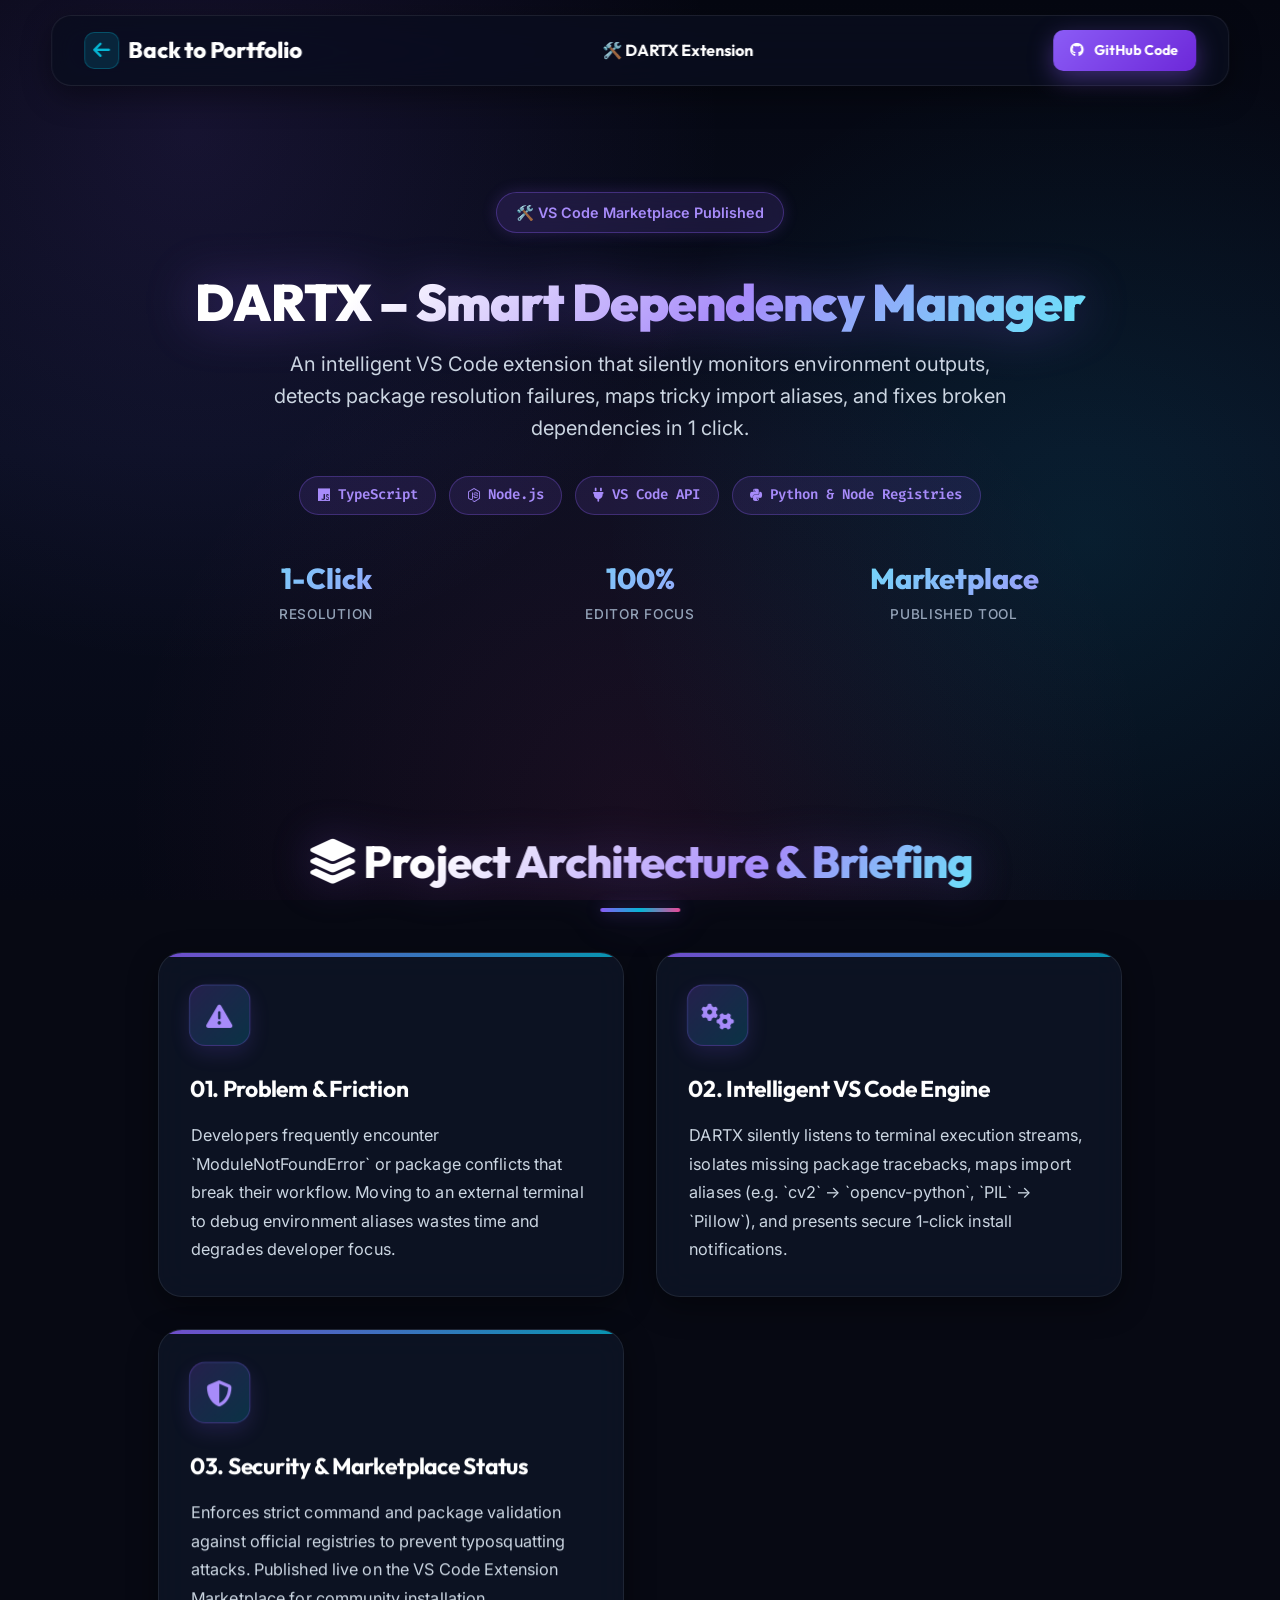
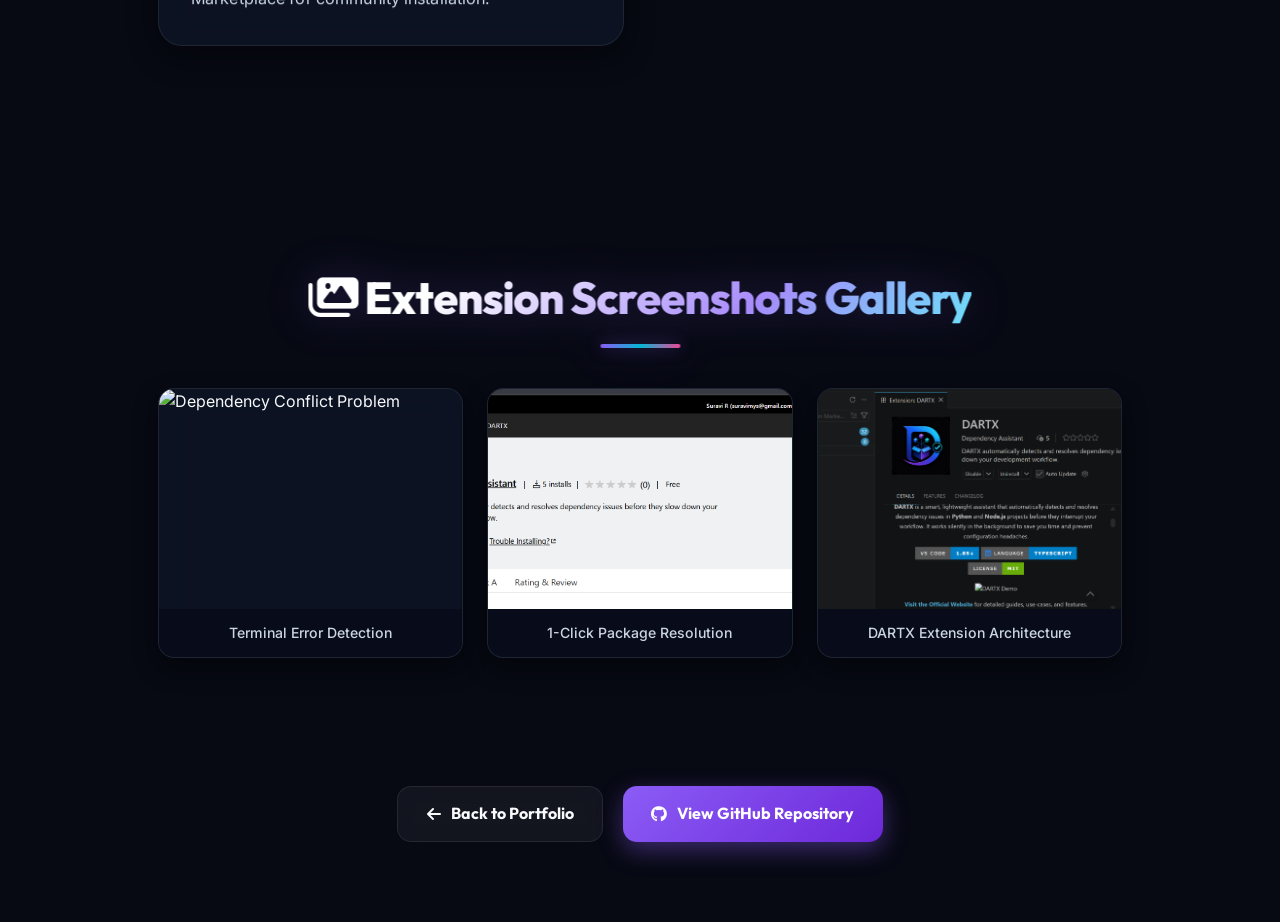
==== commit 0854d44e: "feat: embed interactive video player for HerbAura, clean up slides clutter, and streamline projects " ====
--- a/dependency-project.html
+++ b/dependency-project.html
@@ -6,7 +6,6 @@
   <title>DARTX – Smart Dependency Manager — Suravi R</title>
   <link rel="stylesheet" href="https://cdnjs.cloudflare.com/ajax/libs/font-awesome/6.4.0/css/all.min.css">
   <link rel="stylesheet" href="style.css">
-  <link rel="stylesheet" href="project-slides.css">
 </head>
 <body class="project-detail-body">
 
@@ -72,17 +71,8 @@
       </div>
     </section>
 
-    <!-- Presentation Deck Trigger -->
-    <section class="content-section" style="text-align: center; margin: 3rem 0;">
-      <div class="about-card" data-tilt style="max-width: 800px; margin: 0 auto; background: linear-gradient(135deg, rgba(139, 92, 246, 0.15), rgba(6, 182, 212, 0.15));">
-        <h3 style="font-size: 1.6rem; color: white; margin-bottom: 0.8rem;"><i class="fas fa-presentation-screen"></i> Interactive Slide Presentation</h3>
-        <p style="margin-bottom: 1.5rem;">Explore the slide deck detailing terminal log parsing, security sandboxing, and extension architecture.</p>
-        <button onclick="openPPT('dependency')" class="btn btn-primary"><i class="fas fa-desktop"></i> View Full Slide Deck</button>
-      </div>
-    </section>
-
     <!-- Screenshot Gallery -->
-    <section class="content-section">
+    <section class="content-section" style="margin-top: 3.5rem;">
       <h2><i class="fas fa-images"></i> Extension Screenshots Gallery</h2>
       <div class="detail-gallery">
         <div class="detail-gallery-item modal-trigger" data-tilt>
@@ -107,25 +97,6 @@
     </div>
   </main>
 
-  <!-- Presentation Deck Modal -->
-  <div class="ppt-modal" id="ppt-modal">
-    <div class="ppt-container">
-      <div class="ppt-header">
-        <div class="ppt-project-info">
-          <i class="fas fa-presentation-screen"></i>
-          <h3 id="ppt-title">Project Presentation</h3>
-        </div>
-        <button class="ppt-close" onclick="closePPT()"><i class="fas fa-times"></i></button>
-      </div>
-      <div class="ppt-body" id="ppt-body"></div>
-      <div class="ppt-footer">
-        <button class="ppt-nav-btn" onclick="prevSlide()"><i class="fas fa-chevron-left"></i> Previous</button>
-        <div class="ppt-dots" id="ppt-dots"></div>
-        <button class="ppt-nav-btn" onclick="nextSlide()">Next <i class="fas fa-chevron-right"></i></button>
-      </div>
-    </div>
-  </div>
-
   <script src="https://cdn.jsdelivr.net/npm/gsap@3.12.2/dist/gsap.min.js"></script>
   <script src="script-enhanced.js"></script>
 </body>
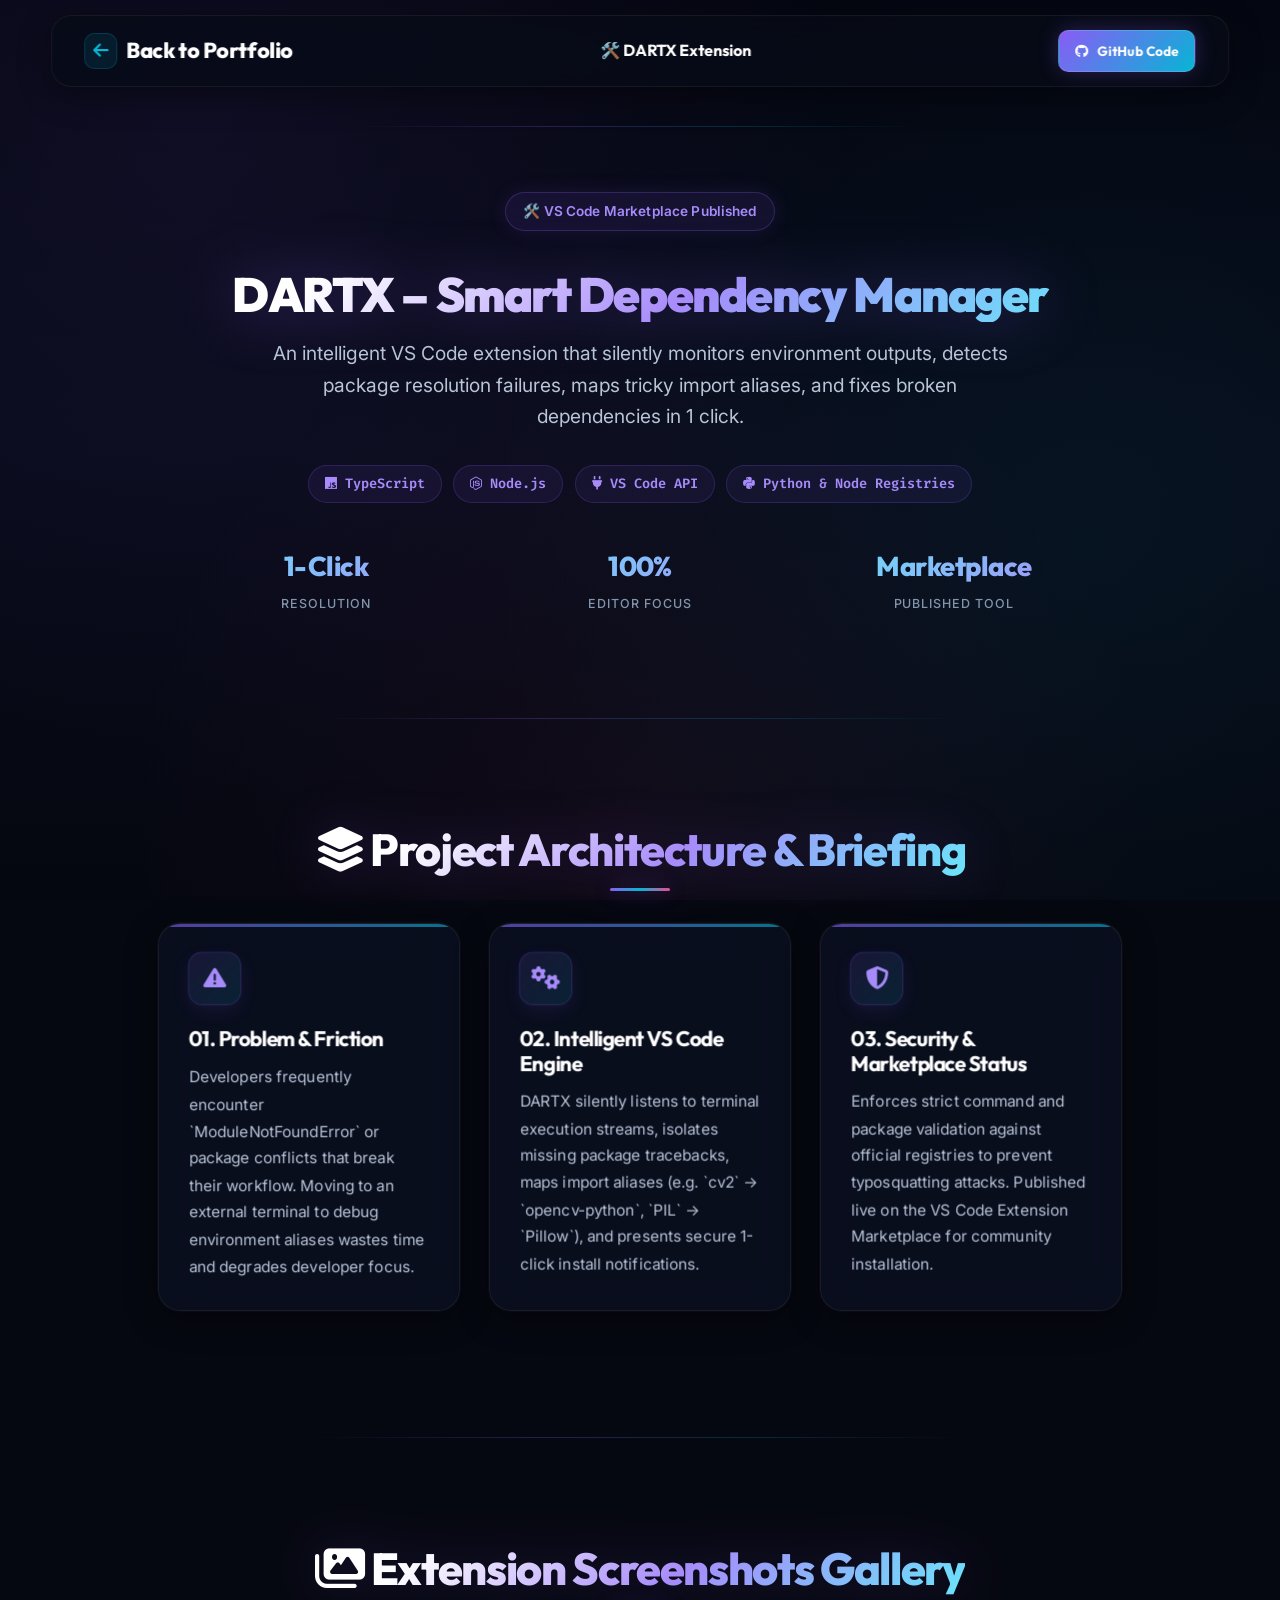
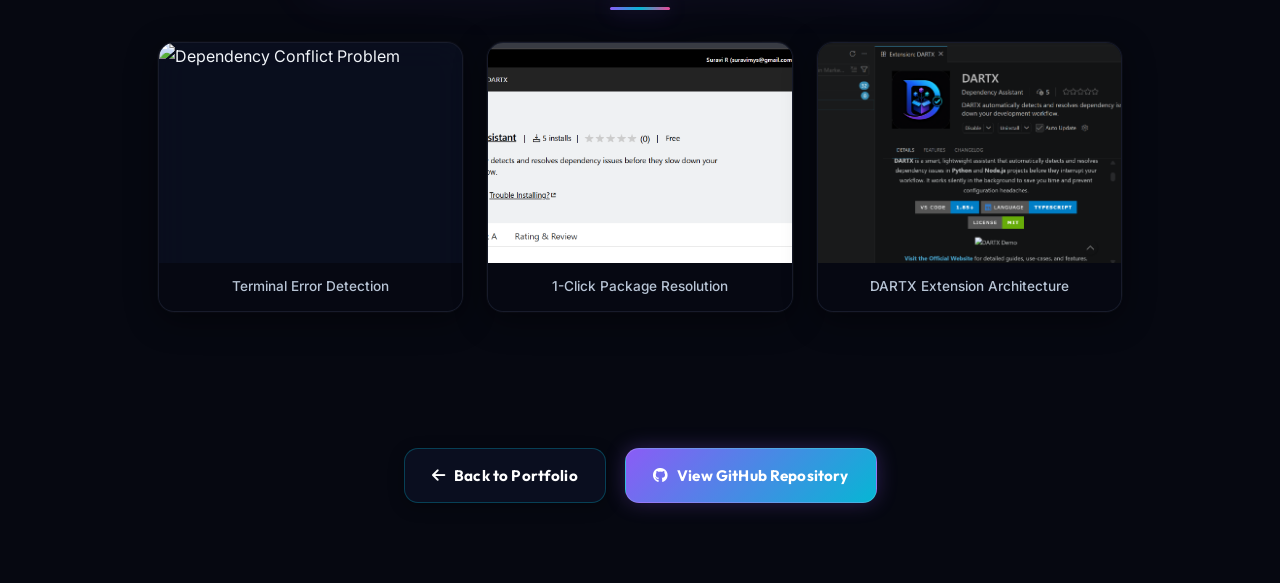
==== commit 3fec86fd: "feat: HR-grade portfolio enhancement, update DARTX & AI Lab Assistant GitHub links, update CGPA to 9" ====
--- a/dependency-project.html
+++ b/dependency-project.html
@@ -13,7 +13,7 @@
   <nav class="project-nav-bar">
     <a href="index.html#projects" class="logo"><i class="fas fa-arrow-left"></i> Back to Portfolio</a>
     <div class="nav-title" style="font-family: var(--font-heading); font-weight: 700; color: white;">🛠️ DARTX Extension</div>
-    <a href="https://github.com/SuraviR10/Smart-Dependency-Manager" target="_blank" class="btn btn-small btn-primary"><i class="fab fa-github"></i> GitHub Code</a>
+    <a href="https://github.com/SuraviR10/Dependency_Manager.git" target="_blank" class="btn btn-small btn-primary"><i class="fab fa-github"></i> GitHub Code</a>
   </nav>
 
   <main class="project-container" style="max-width: 1200px; margin: 0 auto; padding: 2rem 5% 5rem;">
@@ -93,7 +93,7 @@
     <!-- Footer Actions -->
     <div style="display: flex; gap: 1.2rem; justify-content: center; margin-top: 4rem;">
       <a href="index.html#projects" class="btn btn-secondary"><i class="fas fa-arrow-left"></i> Back to Portfolio</a>
-      <a href="https://github.com/SuraviR10/Smart-Dependency-Manager" target="_blank" class="btn btn-primary"><i class="fab fa-github"></i> View GitHub Repository</a>
+      <a href="https://github.com/SuraviR10/Dependency_Manager.git" target="_blank" class="btn btn-primary"><i class="fab fa-github"></i> View GitHub Repository</a>
     </div>
   </main>
 
--- a/style.css
+++ b/style.css
@@ -1,5 +1,5 @@
 /* ==========================================================================
-   SURAVI R — ULTRA-MODERN 3D GLASSMORPHIC PORTFOLIO DESIGN SYSTEM
+   SURAVI R — ULTRA-PREMIUM IMMERSIVE 3D PORTFOLIO DESIGN SYSTEM
    ========================================================================== */
 
 @import url('https://fonts.googleapis.com/css2?family=Fira+Code:wght@400;500;600&family=Inter:wght@300;400;500;600;700&family=Outfit:wght@400;500;600;700;800;900&display=swap');
@@ -21,29 +21,42 @@
   --gold: #fbbf24;
   --gold-glow: rgba(251, 191, 36, 0.4);
 
-  --bg-dark: #070913;
-  --bg-card: rgba(15, 23, 42, 0.65);
-  --bg-card-hover: rgba(24, 35, 63, 0.85);
-
-  --glass-bg: rgba(15, 23, 42, 0.7);
-  --glass-border: rgba(255, 255, 255, 0.08);
+  --bg-dark: #060811;
+  --bg-card: rgba(12, 17, 35, 0.65);
+  --bg-card-hover: rgba(20, 28, 52, 0.88);
+
+  --glass-bg: rgba(12, 17, 35, 0.72);
+  --glass-border: rgba(255, 255, 255, 0.06);
   --glass-border-glow: rgba(139, 92, 246, 0.3);
-
-  --text-primary: #f8fafc;
-  --text-secondary: #cbd5e1;
-  --text-muted: #94a3b8;
+  --glass-border-hover: rgba(139, 92, 246, 0.35);
+
+  --text-primary: #f1f5f9;
+  --text-secondary: #b8c5d6;
+  --text-muted: #8295ab;
 
   --font-heading: 'Outfit', sans-serif;
   --font-body: 'Inter', sans-serif;
   --font-code: 'Fira Code', monospace;
 
-  --shadow-3d: 0 20px 40px -15px rgba(0, 0, 0, 0.7), 0 0 30px rgba(139, 92, 246, 0.15);
-  --shadow-glow: 0 0 25px rgba(139, 92, 246, 0.35);
-
-  --radius-sm: 8px;
+  --shadow-3d: 0 25px 50px -15px rgba(0, 0, 0, 0.75),
+               0 0 40px rgba(139, 92, 246, 0.1);
+  --shadow-glow: 0 0 30px rgba(139, 92, 246, 0.3);
+  --shadow-card: 0 8px 32px rgba(0, 0, 0, 0.45),
+                 0 0 0 1px rgba(255, 255, 255, 0.03);
+  --shadow-card-hover: 0 20px 60px rgba(0, 0, 0, 0.6),
+                       0 0 40px rgba(139, 92, 246, 0.18);
+
+  --radius-sm: 10px;
   --radius-md: 16px;
-  --radius-lg: 24px;
+  --radius-lg: 22px;
   --radius-full: 9999px;
+
+  --transition-smooth: cubic-bezier(0.16, 1, 0.3, 1);
+  --transition-spring: cubic-bezier(0.34, 1.56, 0.64, 1);
+
+  /* Cursor-following card light (set by JS) */
+  --mouse-x: 50%;
+  --mouse-y: 50%;
 }
 
 /* --- Base & Reset --- */
@@ -55,33 +68,33 @@
 
 html {
   scroll-behavior: smooth;
-  scroll-padding-top: 100px;
+  scroll-padding-top: 90px;
+  overflow-x: hidden;
+  max-width: 100vw;
 }
 
 body {
   font-family: var(--font-body);
   background-color: var(--bg-dark);
-  background-image: 
-    radial-gradient(circle at 15% 15%, rgba(139, 92, 246, 0.12) 0%, transparent 40%),
-    radial-gradient(circle at 85% 60%, rgba(6, 182, 212, 0.1) 0%, transparent 40%),
-    radial-gradient(circle at 50% 90%, rgba(236, 72, 153, 0.08) 0%, transparent 50%),
-    linear-gradient(180deg, #050711 0%, #090e1f 50%, #060814 100%);
+  background-image:
+    radial-gradient(circle at 15% 15%, rgba(139, 92, 246, 0.08) 0%, transparent 50%),
+    radial-gradient(circle at 85% 60%, rgba(6, 182, 212, 0.06) 0%, transparent 50%),
+    radial-gradient(circle at 50% 90%, rgba(236, 72, 153, 0.05) 0%, transparent 50%),
+    linear-gradient(180deg, #040610 0%, #070a18 50%, #050710 100%);
   background-attachment: fixed;
   color: var(--text-primary);
-  line-height: 1.6;
+  line-height: 1.7;
   overflow-x: hidden;
+  max-width: 100vw;
   min-height: 100vh;
-}
-
-/* Prevent horizontal scroll glitch on mobile */
-body, html {
-  max-width: 100vw;
-}
-
-/* Typography Base */
+  -webkit-font-smoothing: antialiased;
+  -moz-osx-font-smoothing: grayscale;
+}
+
 h1, h2, h3, h4, h5, h6 {
   font-family: var(--font-heading);
-  letter-spacing: -0.02em;
+  letter-spacing: -0.03em;
+  line-height: 1.15;
 }
 
 img, picture, video, iframe {
@@ -95,19 +108,148 @@
   text-decoration: none;
 }
 
+/* ==========================================================================
+   PRELOADER
+   ========================================================================== */
+#preloader {
+  position: fixed;
+  inset: 0;
+  z-index: 100000;
+  background: var(--bg-dark);
+  display: flex;
+  align-items: center;
+  justify-content: center;
+  transition: opacity 0.5s ease, visibility 0.5s ease;
+}
+
+#preloader.loaded {
+  opacity: 0;
+  visibility: hidden;
+  pointer-events: none;
+}
+
+.preloader-inner {
+  position: relative;
+  width: 60px;
+  height: 60px;
+  display: flex;
+  align-items: center;
+  justify-content: center;
+}
+
+.preloader-ring {
+  position: absolute;
+  inset: 0;
+  border: 2px solid transparent;
+  border-top-color: var(--primary-light);
+  border-right-color: var(--secondary);
+  border-radius: 50%;
+  animation: preloaderSpin 0.9s linear infinite;
+}
+
+.preloader-text {
+  font-size: 1.2rem;
+  color: var(--primary-light);
+  animation: preloaderPulse 1.4s ease-in-out infinite;
+}
+
+@keyframes preloaderSpin {
+  to { transform: rotate(360deg); }
+}
+
+@keyframes preloaderPulse {
+  0%, 100% { opacity: 0.4; transform: scale(0.95); }
+  50% { opacity: 1; transform: scale(1.05); }
+}
+
+/* ==========================================================================
+   BACKGROUND DECORATION LAYERS
+   ========================================================================== */
+.bg-noise {
+  position: fixed;
+  inset: 0;
+  z-index: 0;
+  pointer-events: none;
+  opacity: 0.025;
+  background-image: url("data:image/svg+xml,%3Csvg viewBox='0 0 256 256' xmlns='http://www.w3.org/2000/svg'%3E%3Cfilter id='noise'%3E%3CfeTurbulence type='fractalNoise' baseFrequency='0.9' numOctaves='4' stitchTiles='stitch'/%3E%3C/filter%3E%3Crect width='100%25' height='100%25' filter='url(%23noise)'/%3E%3C/svg%3E");
+  background-repeat: repeat;
+  background-size: 256px 256px;
+}
+
+.bg-grid-overlay {
+  position: fixed;
+  inset: 0;
+  z-index: 0;
+  pointer-events: none;
+  opacity: 0.03;
+  background-image:
+    linear-gradient(rgba(139, 92, 246, 0.3) 1px, transparent 1px),
+    linear-gradient(90deg, rgba(139, 92, 246, 0.3) 1px, transparent 1px);
+  background-size: 80px 80px;
+  mask-image: radial-gradient(ellipse at 50% 50%, black 30%, transparent 80%);
+  -webkit-mask-image: radial-gradient(ellipse at 50% 50%, black 30%, transparent 80%);
+}
+
+.bg-ambient-orb {
+  position: fixed;
+  border-radius: 50%;
+  pointer-events: none;
+  z-index: 0;
+  filter: blur(100px);
+  opacity: 0;
+  animation: ambientFloat 20s ease-in-out infinite;
+}
+
+.bg-orb-1 {
+  width: 500px;
+  height: 500px;
+  background: radial-gradient(circle, rgba(139, 92, 246, 0.15), transparent 70%);
+  top: 10%;
+  left: -5%;
+  animation-delay: 0s;
+  opacity: 0.5;
+}
+
+.bg-orb-2 {
+  width: 400px;
+  height: 400px;
+  background: radial-gradient(circle, rgba(6, 182, 212, 0.12), transparent 70%);
+  top: 50%;
+  right: -8%;
+  animation-delay: -7s;
+  opacity: 0.4;
+}
+
+.bg-orb-3 {
+  width: 350px;
+  height: 350px;
+  background: radial-gradient(circle, rgba(236, 72, 153, 0.08), transparent 70%);
+  bottom: 5%;
+  left: 20%;
+  animation-delay: -14s;
+  opacity: 0.3;
+}
+
+@keyframes ambientFloat {
+  0%, 100% { transform: translate(0, 0) scale(1); }
+  25% { transform: translate(30px, -20px) scale(1.05); }
+  50% { transform: translate(-15px, 25px) scale(0.95); }
+  75% { transform: translate(20px, 10px) scale(1.02); }
+}
+
 /* --- Custom Scrollbar --- */
 ::-webkit-scrollbar {
-  width: 10px;
+  width: 8px;
 }
 
 ::-webkit-scrollbar-track {
-  background: #070913;
+  background: var(--bg-dark);
 }
 
 ::-webkit-scrollbar-thumb {
-  background: linear-gradient(180deg, var(--primary), var(--secondary));
+  background: linear-gradient(180deg, var(--primary-dark), var(--secondary));
   border-radius: 10px;
-  border: 2px solid #070913;
+  border: 2px solid var(--bg-dark);
 }
 
 ::-webkit-scrollbar-thumb:hover {
@@ -134,109 +276,138 @@
 
 .cursor-dot {
   position: fixed;
-  width: 8px;
-  height: 8px;
+  width: 6px;
+  height: 6px;
   background: var(--secondary-light);
   border-radius: 50%;
   pointer-events: none;
   transform: translate(-50%, -50%);
-  transition: width 0.2s, height 0.2s, background-color 0.2s;
-  box-shadow: 0 0 10px var(--secondary-glow);
+  transition: width 0.25s var(--transition-smooth),
+              height 0.25s var(--transition-smooth),
+              background-color 0.25s ease;
+  box-shadow: 0 0 12px var(--secondary-glow),
+              0 0 4px rgba(103, 232, 249, 0.8);
 }
 
 .cursor-ring {
   position: fixed;
-  width: 38px;
-  height: 38px;
-  border: 1.5px solid rgba(139, 92, 246, 0.6);
+  width: 36px;
+  height: 36px;
+  border: 1.5px solid rgba(139, 92, 246, 0.5);
   border-radius: 50%;
   pointer-events: none;
   transform: translate(-50%, -50%);
-  transition: width 0.25s ease-out, height 0.25s ease-out, border-color 0.25s ease-out, transform 0.15s ease-out;
-  box-shadow: 0 0 15px rgba(139, 92, 246, 0.2);
+  transition: width 0.3s var(--transition-smooth),
+              height 0.3s var(--transition-smooth),
+              border-color 0.3s ease,
+              background 0.3s ease;
+  box-shadow: 0 0 20px rgba(139, 92, 246, 0.12);
 }
 
 body.cursor-hover .cursor-dot {
-  width: 12px;
-  height: 12px;
+  width: 10px;
+  height: 10px;
   background: var(--accent);
-  box-shadow: 0 0 15px var(--accent-glow);
+  box-shadow: 0 0 18px var(--accent-glow);
 }
 
 body.cursor-hover .cursor-ring {
-  width: 54px;
-  height: 54px;
-  border-color: var(--accent);
-  background: rgba(236, 72, 153, 0.08);
+  width: 48px;
+  height: 48px;
+  border-color: rgba(236, 72, 153, 0.6);
+  background: rgba(236, 72, 153, 0.05);
 }
 
 /* --- 3D Card Global Tilt Base --- */
 [data-tilt] {
   transform-style: preserve-3d;
   perspective: 1000px;
-  transition: transform 0.3s cubic-bezier(0.1, 0.8, 0.2, 1), box-shadow 0.3s ease;
-}
-
-/* --- Section Title Styling --- */
+  transition: transform 0.4s var(--transition-smooth),
+              box-shadow 0.4s ease;
+}
+
+/* ==========================================================================
+   SECTION TITLES & LAYOUT
+   ========================================================================== */
 section {
-  padding: 6rem 5% 4rem;
+  padding: 6.5rem 5% 4.5rem;
   max-width: 1350px;
   margin: 0 auto;
   position: relative;
+  z-index: 1;
+}
+
+section::before {
+  content: '';
+  position: absolute;
+  top: -2px;
+  left: 50%;
+  transform: translateX(-50%);
+  width: 60%;
+  height: 1px;
+  background: linear-gradient(90deg, transparent, rgba(139, 92, 246, 0.25), rgba(6, 182, 212, 0.2), transparent);
+  pointer-events: none;
+}
+
+#home::before {
+  display: none;
 }
 
 section h2 {
-  font-size: 2.8rem;
+  font-size: clamp(2rem, 4.5vw, 2.8rem);
   font-weight: 800;
   text-align: center;
-  margin-bottom: 0.5rem;
-  background: linear-gradient(135deg, #ffffff 20%, var(--primary-light) 65%, var(--secondary-light) 100%);
+  margin: 0 auto 0.6rem auto;
+  display: block;
+  width: fit-content;
+  max-width: 100%;
+  background: linear-gradient(135deg, #ffffff 15%, var(--primary-light) 55%, var(--secondary-light) 100%);
   -webkit-background-clip: text;
   -webkit-text-fill-color: transparent;
-  position: relative;
-  display: inline-block;
-  left: 50%;
-  transform: translateX(-50%);
-  will-change: transform, opacity, filter;
-  filter: drop-shadow(0 0 20px rgba(139, 92, 246, 0.25));
+  background-clip: text;
+  filter: drop-shadow(0 0 25px rgba(139, 92, 246, 0.2));
+  letter-spacing: -0.03em;
+  position: relative;
 }
 
 section h2::after {
   content: '';
   display: block;
-  width: 80px;
-  height: 4px;
+  width: 60px;
+  height: 3px;
   background: linear-gradient(90deg, var(--primary), var(--secondary), var(--accent));
   border-radius: 4px;
-  margin: 10px auto 0;
-  box-shadow: 0 0 16px var(--primary-glow);
+  margin: 12px auto 0;
+  box-shadow: 0 0 20px var(--primary-glow);
 }
 
 .section-subtitle {
   text-align: center;
   color: var(--text-muted);
-  font-size: 1.1rem;
-  margin-bottom: 3.5rem;
+  font-size: clamp(0.95rem, 2.5vw, 1.05rem);
+  margin-bottom: 3rem;
   font-weight: 500;
+  letter-spacing: 0.02em;
 }
 
 .subsection-title {
-  font-size: 1.8rem;
+  font-size: clamp(1.35rem, 3.5vw, 1.7rem);
   font-weight: 700;
-  margin: 4rem 0 2rem;
+  margin: 3.5rem 0 1.8rem;
   color: var(--text-primary);
   display: flex;
   align-items: center;
   gap: 0.75rem;
+  letter-spacing: -0.02em;
 }
 
 .subsection-title i {
   color: var(--primary-light);
-  font-size: 1.5rem;
-  background: rgba(139, 92, 246, 0.15);
+  font-size: 1.3rem;
+  background: rgba(139, 92, 246, 0.1);
   padding: 10px;
   border-radius: 12px;
-  border: 1px solid rgba(139, 92, 246, 0.3);
+  border: 1px solid rgba(139, 92, 246, 0.2);
 }
 
 /* ==========================================================================
@@ -250,59 +421,63 @@
   width: 92%;
   max-width: 1250px;
   z-index: 1000;
-  background: rgba(10, 14, 29, 0.75);
-  backdrop-filter: blur(16px) saturate(180%);
-  -webkit-backdrop-filter: blur(16px) saturate(180%);
-  border: 1px solid var(--glass-border);
-  border-radius: 20px;
-  box-shadow: 0 10px 30px rgba(0, 0, 0, 0.4), inset 0 1px 0 rgba(255, 255, 255, 0.1);
-  transition: all 0.4s ease;
+  background: rgba(8, 11, 22, 0.7);
+  backdrop-filter: blur(20px) saturate(180%);
+  -webkit-backdrop-filter: blur(20px) saturate(180%);
+  border: 1px solid rgba(255, 255, 255, 0.06);
+  border-radius: 18px;
+  box-shadow: 0 8px 32px rgba(0, 0, 0, 0.4),
+              inset 0 1px 0 rgba(255, 255, 255, 0.06);
+  transition: all 0.4s var(--transition-smooth);
 }
 
 header.scrolled {
   top: 10px;
-  background: rgba(8, 12, 24, 0.92);
-  border-color: rgba(139, 92, 246, 0.3);
-  box-shadow: 0 15px 35px rgba(0, 0, 0, 0.6), 0 0 20px rgba(139, 92, 246, 0.15);
+  background: rgba(6, 8, 17, 0.94);
+  border-color: rgba(139, 92, 246, 0.2);
+  box-shadow: 0 12px 40px rgba(0, 0, 0, 0.6),
+              0 0 30px rgba(139, 92, 246, 0.08);
 }
 
 .scroll-progress {
   position: absolute;
   top: 0;
   left: 0;
-  height: 3px;
+  height: 2.5px;
   background: linear-gradient(90deg, var(--primary), var(--secondary), var(--accent));
   width: 0%;
   border-radius: 20px 20px 0 0;
   transition: width 0.1s linear;
+  box-shadow: 0 0 10px var(--primary-glow);
 }
 
 nav {
   display: flex;
   justify-content: space-between;
   align-items: center;
-  padding: 0.85rem 2rem;
+  padding: 0.75rem 1.8rem;
+  position: relative;
 }
 
 .logo {
   font-family: var(--font-heading);
-  font-size: 1.4rem;
+  font-size: 1.35rem;
   font-weight: 800;
   color: #ffffff;
   display: flex;
   align-items: center;
   gap: 0.6rem;
-  letter-spacing: -0.01em;
-  transition: transform 0.3s ease;
+  letter-spacing: -0.02em;
+  transition: transform 0.3s var(--transition-smooth);
 }
 
 .logo i {
   color: var(--secondary);
-  font-size: 1.2rem;
-  background: rgba(6, 182, 212, 0.15);
+  font-size: 1.1rem;
+  background: rgba(6, 182, 212, 0.1);
   padding: 8px;
   border-radius: 10px;
-  border: 1px solid rgba(6, 182, 212, 0.3);
+  border: 1px solid rgba(6, 182, 212, 0.2);
 }
 
 .logo:hover {
@@ -312,40 +487,54 @@
 nav ul {
   display: flex;
   list-style: none;
-  gap: 1.8rem;
+  gap: 0.4rem;
   align-items: center;
 }
 
 nav ul li a {
-  color: var(--text-secondary);
-  font-size: 0.95rem;
+  color: var(--text-muted);
+  font-size: 0.88rem;
   font-weight: 500;
-  padding: 0.4rem 0.8rem;
+  padding: 0.45rem 0.85rem;
   border-radius: 10px;
-  transition: all 0.3s ease;
-  position: relative;
-}
-
-nav ul li a:hover, nav ul li a.active {
+  transition: all 0.3s var(--transition-smooth);
+  position: relative;
+  letter-spacing: 0.01em;
+  border: 1px solid transparent;
+}
+
+nav ul li a:hover,
+nav ul li a.active {
   color: #ffffff;
-  background: rgba(139, 92, 246, 0.15);
-  border: 1px solid rgba(139, 92, 246, 0.3);
-  text-shadow: 0 0 10px rgba(139, 92, 246, 0.5);
+  background: rgba(139, 92, 246, 0.12);
+  border-color: rgba(139, 92, 246, 0.25);
+  text-shadow: 0 0 12px rgba(139, 92, 246, 0.4);
+}
+
+nav ul li a.active {
+  background: rgba(139, 92, 246, 0.18);
+  border-color: rgba(139, 92, 246, 0.35);
 }
 
 .menu-toggle {
   display: none;
-  font-size: 1.4rem;
+  font-size: 1.3rem;
   color: var(--text-primary);
   cursor: pointer;
-  background: rgba(255, 255, 255, 0.05);
+  background: rgba(255, 255, 255, 0.04);
   padding: 8px 12px;
   border-radius: 10px;
   border: 1px solid var(--glass-border);
+  transition: all 0.3s ease;
+}
+
+.menu-toggle:hover {
+  background: rgba(139, 92, 246, 0.15);
+  border-color: rgba(139, 92, 246, 0.3);
 }
 
 /* ==========================================================================
-   HERO SECTION & 3D CANVAS
+   CINEMATIC UNIVERSE VIDEO BACKGROUND & HERO LAYERING
    ========================================================================== */
 .hero {
   min-height: 100vh;
@@ -353,9 +542,36 @@
   align-items: center;
   justify-content: space-between;
   gap: 3rem;
-  padding-top: 8rem;
+  padding-top: 7.5rem;
   padding-bottom: 4rem;
   position: relative;
+  overflow: hidden;
+  background: radial-gradient(circle at 50% 35%, #0a0f22 0%, #03050d 85%);
+}
+
+.universe-bg-video {
+  position: absolute;
+  top: 50%;
+  left: 50%;
+  width: 100%;
+  height: 100%;
+  min-width: 100%;
+  min-height: 100%;
+  transform: translate(-50%, -50%);
+  object-fit: cover;
+  z-index: 0;
+  filter: brightness(0.45) contrast(1.2) saturate(1.1);
+  pointer-events: none;
+  transition: opacity 0.8s ease;
+}
+
+.universe-video-overlay {
+  position: absolute;
+  inset: 0;
+  background: radial-gradient(circle at 50% 40%, rgba(6, 8, 17, 0.5) 0%, rgba(3, 5, 13, 0.9) 80%, rgba(3, 5, 13, 0.97) 100%),
+              linear-gradient(180deg, rgba(3, 5, 13, 0.8) 0%, rgba(3, 5, 13, 0.4) 50%, rgba(3, 5, 13, 0.95) 100%);
+  z-index: 1;
+  pointer-events: none;
 }
 
 #hero-canvas {
@@ -365,248 +581,328 @@
   width: 100%;
   height: 100%;
   pointer-events: auto;
-  z-index: 0;
+  z-index: 2;
 }
 
 .hero-content {
   flex: 1.2;
-  z-index: 2;
-  position: relative;
+  z-index: 3;
+  position: relative;
+  animation: heroFadeUp 1.2s var(--transition-smooth) forwards;
+}
+
+.hero-image {
+  flex: 0.9;
+  display: flex;
+  justify-content: center;
+  z-index: 3;
+  position: relative;
+  animation: heroFadeUp 1.5s var(--transition-smooth) forwards;
+  animation-delay: 0.2s;
+  opacity: 0;
+}
+
+@keyframes heroFadeUp {
+  0% {
+    opacity: 0;
+    transform: translateY(35px) scale(0.97);
+    filter: blur(8px);
+  }
+  100% {
+    opacity: 1;
+    transform: translateY(0) scale(1);
+    filter: blur(0px);
+  }
 }
 
 .hero-badge {
   display: inline-flex;
   align-items: center;
   gap: 0.5rem;
-  padding: 0.5rem 1.2rem;
-  background: rgba(139, 92, 246, 0.15);
-  border: 1px solid rgba(139, 92, 246, 0.35);
+  padding: 0.45rem 1.1rem;
+  background: rgba(139, 92, 246, 0.1);
+  border: 1px solid rgba(139, 92, 246, 0.25);
   border-radius: var(--radius-full);
   color: var(--primary-light);
-  font-size: 0.9rem;
+  font-size: 0.85rem;
   font-weight: 600;
-  margin-bottom: 1.5rem;
-  box-shadow: 0 0 15px rgba(139, 92, 246, 0.2);
+  margin-bottom: 1.3rem;
+  box-shadow: 0 0 20px rgba(139, 92, 246, 0.12);
   backdrop-filter: blur(10px);
+  letter-spacing: 0.01em;
 }
 
 .hero-content h1 {
-  font-size: 3.8rem;
+  font-size: clamp(2.2rem, 5.5vw, 3.8rem);
   font-weight: 900;
-  line-height: 1.1;
+  line-height: 1.08;
   margin-bottom: 1rem;
+  letter-spacing: -0.04em;
 }
 
 .name-highlight {
-  background: linear-gradient(135deg, #ffffff 20%, var(--primary-light) 60%, var(--secondary-light) 100%);
+  background: linear-gradient(135deg, #ffffff 15%, var(--primary-light) 55%, var(--secondary-light) 100%);
   -webkit-background-clip: text;
   -webkit-text-fill-color: transparent;
-  filter: drop-shadow(0 0 25px rgba(139, 92, 246, 0.4));
+  background-clip: text;
+  filter: drop-shadow(0 0 30px rgba(139, 92, 246, 0.35));
 }
 
 .hero-subtitle {
-  font-size: 1.6rem;
-  font-weight: 600;
-  color: var(--text-secondary);
-  margin-bottom: 1.2rem;
+  font-size: clamp(1.15rem, 3.5vw, 1.55rem);
+  font-weight: 700;
+  color: var(--text-primary);
+  margin-bottom: 1.1rem;
+  font-family: var(--font-heading);
+  display: flex;
+  align-items: center;
+  flex-wrap: wrap;
+  gap: 0.4rem;
+  letter-spacing: -0.02em;
 }
 
 #typing-effect {
   color: var(--secondary-light);
   font-family: var(--font-code);
-  border-bottom: 2px solid var(--secondary);
+  font-weight: 600;
+  border-bottom: 2px solid rgba(103, 232, 249, 0.5);
+  padding-bottom: 2px;
+  text-shadow: 0 0 20px rgba(6, 182, 212, 0.5);
+  letter-spacing: 0;
+}
+
+.typed-cursor {
+  color: var(--secondary-light) !important;
+  font-weight: 700;
+  font-size: 1.4rem;
+  animation: blinkCursor 0.8s ease-in-out infinite alternate;
+}
+
+@keyframes blinkCursor {
+  0% { opacity: 1; }
+  100% { opacity: 0.2; }
 }
 
 .hero-description {
-  font-size: 1.15rem;
+  font-size: clamp(0.95rem, 2.5vw, 1.1rem);
   color: var(--text-muted);
-  max-width: 600px;
-  margin-bottom: 2.2rem;
-  line-height: 1.7;
+  max-width: 580px;
+  margin-bottom: 2rem;
+  line-height: 1.8;
+  letter-spacing: 0.01em;
 }
 
 /* Hero Stats Boxes */
 .hero-stats {
   display: flex;
-  gap: 1.5rem;
-  margin-bottom: 2.5rem;
+  gap: 1rem;
+  margin-bottom: 2.2rem;
+  flex-wrap: wrap;
 }
 
 .hero-stats .stat {
-  background: rgba(15, 23, 42, 0.6);
-  backdrop-filter: blur(12px);
-  border: 1px solid var(--glass-border);
-  padding: 1rem 1.4rem;
+  background: rgba(12, 17, 35, 0.65);
+  backdrop-filter: blur(16px);
+  border: 1px solid rgba(255, 255, 255, 0.05);
+  padding: 0.9rem 1.2rem;
   border-radius: var(--radius-md);
-  box-shadow: 0 10px 25px rgba(0, 0, 0, 0.3);
-  transition: all 0.3s ease;
-  min-width: 130px;
+  box-shadow: var(--shadow-card);
+  transition: all 0.4s var(--transition-smooth);
+  min-width: 110px;
+  position: relative;
+  overflow: hidden;
 }
 
 .hero-stats .stat:hover {
-  transform: translateY(-5px) scale(1.03);
-  border-color: rgba(139, 92, 246, 0.4);
-  box-shadow: 0 15px 30px rgba(139, 92, 246, 0.25);
-  background: rgba(24, 35, 63, 0.8);
+  transform: translateY(-4px);
+  border-color: rgba(139, 92, 246, 0.3);
+  box-shadow: var(--shadow-card-hover);
 }
 
 .stat-number {
   display: block;
   font-family: var(--font-heading);
-  font-size: 1.8rem;
+  font-size: clamp(1.3rem, 3.5vw, 1.7rem);
   font-weight: 800;
   background: linear-gradient(135deg, var(--secondary-light), var(--primary-light));
   -webkit-background-clip: text;
   -webkit-text-fill-color: transparent;
+  background-clip: text;
+  letter-spacing: -0.02em;
 }
 
 .stat-label {
-  font-size: 0.85rem;
+  font-size: 0.78rem;
   color: var(--text-muted);
   font-weight: 500;
   text-transform: uppercase;
-  letter-spacing: 0.05em;
+  letter-spacing: 0.08em;
 }
 
 /* Hero Buttons */
 .hero-buttons {
   display: flex;
-  gap: 1.2rem;
+  gap: 1rem;
   flex-wrap: wrap;
 }
 
+/* ==========================================================================
+   PREMIUM BUTTONS
+   ========================================================================== */
 .btn {
   display: inline-flex;
   align-items: center;
   justify-content: center;
-  gap: 0.6rem;
-  padding: 0.9rem 1.8rem;
+  gap: 0.55rem;
+  padding: 0.85rem 1.7rem;
   font-family: var(--font-heading);
-  font-size: 1rem;
+  font-size: 0.95rem;
   font-weight: 700;
   border-radius: 14px;
-  transition: all 0.3s cubic-bezier(0.16, 1, 0.3, 1);
+  transition: all 0.4s var(--transition-smooth);
   position: relative;
   overflow: hidden;
   border: none;
   cursor: pointer;
+  letter-spacing: 0.01em;
+  will-change: transform;
 }
 
 .btn-primary {
-  background: linear-gradient(135deg, var(--primary), var(--primary-dark));
+  background: linear-gradient(135deg, var(--primary), var(--secondary));
   color: #ffffff;
-  box-shadow: 0 8px 25px rgba(139, 92, 246, 0.4);
+  box-shadow: 0 0 20px rgba(139, 92, 246, 0.3),
+              0 4px 16px rgba(0, 0, 0, 0.3);
+  border: 1px solid rgba(255, 255, 255, 0.15);
 }
 
 .btn-primary::before {
   content: '';
   position: absolute;
-  top: 0; left: -100%;
-  width: 100%; height: 100%;
-  background: linear-gradient(90deg, transparent, rgba(255, 255, 255, 0.3), transparent);
-  transition: left 0.6s ease;
+  top: 0;
+  left: -120%;
+  width: 80%;
+  height: 100%;
+  background: linear-gradient(90deg, transparent, rgba(255, 255, 255, 0.2), transparent);
+  transition: left 0.7s var(--transition-smooth);
+  pointer-events: none;
 }
 
 .btn-primary:hover::before {
-  left: 100%;
+  left: 120%;
 }
 
 .btn-primary:hover {
-  transform: translateY(-3px) scale(1.02);
-  box-shadow: 0 12px 35px rgba(139, 92, 246, 0.6);
+  transform: translateY(-3px);
+  box-shadow: 0 0 40px rgba(139, 92, 246, 0.5),
+              0 8px 30px rgba(0, 0, 0, 0.4);
+  color: white;
+}
+
+.btn-primary:active {
+  transform: translateY(-1px) scale(0.98);
 }
 
 .btn-secondary {
-  background: rgba(255, 255, 255, 0.05);
-  backdrop-filter: blur(10px);
-  color: var(--text-primary);
-  border: 1px solid var(--glass-border);
+  background: rgba(12, 17, 35, 0.8);
+  border: 1px solid rgba(6, 182, 212, 0.3);
+  color: #ffffff;
+  box-shadow: 0 4px 16px rgba(0, 0, 0, 0.3);
+  backdrop-filter: blur(12px);
 }
 
 .btn-secondary:hover {
-  background: rgba(255, 255, 255, 0.12);
-  border-color: rgba(255, 255, 255, 0.25);
+  background: rgba(6, 182, 212, 0.15);
+  border-color: rgba(103, 232, 249, 0.5);
+  color: #ffffff;
   transform: translateY(-3px);
-  box-shadow: 0 8px 25px rgba(0, 0, 0, 0.4);
+  box-shadow: 0 0 30px rgba(6, 182, 212, 0.3),
+              0 8px 30px rgba(0, 0, 0, 0.3);
+}
+
+.btn-secondary:active {
+  transform: translateY(-1px) scale(0.98);
 }
 
 .btn-small {
-  padding: 0.6rem 1.1rem;
-  font-size: 0.88rem;
+  padding: 0.55rem 1rem;
+  font-size: 0.84rem;
   border-radius: 10px;
 }
 
-/* 3D Profile Avatar Card */
-.hero-image {
-  flex: 0.9;
-  display: flex;
-  justify-content: center;
-  z-index: 2;
-}
-
+/* ==========================================================================
+   3D PROFILE AVATAR CARD
+   ========================================================================== */
 .profile-card {
   position: relative;
-  width: 340px;
+  width: 320px;
+  max-width: 100%;
   border-radius: var(--radius-lg);
-  padding: 14px;
-  background: rgba(15, 23, 42, 0.7);
-  backdrop-filter: blur(16px);
-  border: 1px solid rgba(139, 92, 246, 0.3);
+  padding: 12px;
+  background: rgba(12, 17, 35, 0.75);
+  backdrop-filter: blur(20px);
+  border: 1px solid rgba(139, 92, 246, 0.2);
   box-shadow: var(--shadow-3d);
   transform-style: preserve-3d;
-  transition: all 0.4s ease;
+  transition: all 0.5s var(--transition-smooth);
 }
 
 .profile-card::after {
   content: '';
   position: absolute;
-  inset: -2px;
-  border-radius: calc(var(--radius-lg) + 2px);
-  background: linear-gradient(135deg, var(--primary), var(--secondary), transparent);
+  inset: -3px;
+  border-radius: calc(var(--radius-lg) + 3px);
+  background: linear-gradient(135deg, rgba(139, 92, 246, 0.4), rgba(6, 182, 212, 0.3), transparent);
   z-index: -1;
-  opacity: 0.6;
-  filter: blur(10px);
-  transition: opacity 0.4s ease;
+  opacity: 0.4;
+  filter: blur(15px);
+  transition: opacity 0.5s ease;
 }
 
 .profile-card:hover::after {
-  opacity: 1;
+  opacity: 0.8;
 }
 
 .profile-card img {
   width: 100%;
-  height: 380px;
+  height: 360px;
   object-fit: cover;
-  border-radius: calc(var(--radius-lg) - 6px);
-  box-shadow: 0 10px 25px rgba(0, 0, 0, 0.5);
+  border-radius: calc(var(--radius-lg) - 4px);
+  box-shadow: 0 10px 30px rgba(0, 0, 0, 0.5);
   transform: translateZ(20px);
 }
 
 .profile-badges {
   display: flex;
   flex-direction: column;
-  gap: 0.6rem;
-  margin-top: 1rem;
+  gap: 0.55rem;
+  margin-top: 0.9rem;
   transform: translateZ(30px);
 }
 
 .profile-badges .badge {
-  background: rgba(8, 12, 24, 0.85);
-  border: 1px solid var(--glass-border);
-  padding: 0.55rem 1rem;
+  background: rgba(8, 11, 22, 0.85);
+  border: 1px solid rgba(255, 255, 255, 0.05);
+  padding: 0.5rem 0.9rem;
   border-radius: 12px;
-  font-size: 0.85rem;
+  font-size: 0.82rem;
   font-weight: 600;
   color: var(--text-secondary);
   backdrop-filter: blur(10px);
   display: flex;
   align-items: center;
   gap: 0.5rem;
-  box-shadow: 0 4px 15px rgba(0, 0, 0, 0.3);
+  box-shadow: 0 4px 12px rgba(0, 0, 0, 0.3);
+  transition: all 0.3s ease;
+}
+
+.profile-badges .badge:hover {
+  border-color: rgba(139, 92, 246, 0.3);
+  background: rgba(139, 92, 246, 0.08);
 }
 
 /* ==========================================================================
-   ABOUT & EXPERIENCE SECTIONS
+   GLASS CARD BASE — Used by About, Experience, Journey, etc.
    ========================================================================== */
 .about-container {
   margin-top: 1rem;
@@ -614,57 +910,88 @@
 
 .about-grid {
   display: grid;
-  grid-template-columns: repeat(auto-fit, minmax(320px, 1fr));
-  gap: 2rem;
+  grid-template-columns: repeat(auto-fit, minmax(290px, 1fr));
+  gap: 1.8rem;
 }
 
 .about-card {
   background: var(--glass-bg);
-  backdrop-filter: blur(16px);
+  backdrop-filter: blur(20px);
   border: 1px solid var(--glass-border);
   border-radius: var(--radius-lg);
-  padding: 2.2rem;
-  box-shadow: 0 10px 30px rgba(0, 0, 0, 0.4);
+  padding: 2rem;
+  box-shadow: var(--shadow-card);
   position: relative;
   overflow: hidden;
   transform-style: preserve-3d;
-  transition: all 0.35s cubic-bezier(0.1, 0.8, 0.2, 1);
+  transition: all 0.45s var(--transition-smooth);
 }
 
 .about-card::before {
   content: '';
   position: absolute;
-  top: 0; left: 0;
-  width: 100%; height: 4px;
+  top: 0;
+  left: 0;
+  width: 100%;
+  height: 3px;
   background: linear-gradient(90deg, var(--primary), var(--secondary));
-  opacity: 0.8;
+  opacity: 0.6;
+  transition: opacity 0.3s ease;
+}
+
+.about-card::after {
+  content: '';
+  position: absolute;
+  inset: 0;
+  background: radial-gradient(
+    350px circle at var(--mouse-x) var(--mouse-y),
+    rgba(139, 92, 246, 0.06),
+    transparent 60%
+  );
+  pointer-events: none;
+  opacity: 0;
+  transition: opacity 0.5s ease;
+  border-radius: inherit;
+}
+
+.about-card:hover::before {
+  opacity: 1;
+}
+
+.about-card:hover::after {
+  opacity: 1;
 }
 
 .about-card:hover {
-  transform: translateY(-8px) rotateX(4deg) rotateY(-4deg);
-  border-color: rgba(139, 92, 246, 0.4);
-  box-shadow: 0 20px 40px rgba(0, 0, 0, 0.6), 0 0 30px rgba(139, 92, 246, 0.2);
+  border-color: var(--glass-border-hover);
+  box-shadow: var(--shadow-card-hover);
   background: var(--bg-card-hover);
 }
 
 .card-icon {
-  width: 60px;
-  height: 60px;
-  background: linear-gradient(135deg, rgba(139, 92, 246, 0.2), rgba(6, 182, 212, 0.2));
-  border: 1px solid rgba(139, 92, 246, 0.3);
-  border-radius: 16px;
+  width: 52px;
+  height: 52px;
+  background: linear-gradient(135deg, rgba(139, 92, 246, 0.12), rgba(6, 182, 212, 0.12));
+  border: 1px solid rgba(139, 92, 246, 0.2);
+  border-radius: 14px;
   display: flex;
   align-items: center;
   justify-content: center;
-  font-size: 1.6rem;
+  font-size: 1.4rem;
   color: var(--primary-light);
-  margin-bottom: 1.5rem;
+  margin-bottom: 1.3rem;
   transform: translateZ(25px);
-  box-shadow: 0 8px 20px rgba(139, 92, 246, 0.15);
+  box-shadow: 0 6px 18px rgba(139, 92, 246, 0.1);
+  transition: all 0.3s ease;
+}
+
+.about-card:hover .card-icon {
+  box-shadow: 0 8px 25px rgba(139, 92, 246, 0.2);
+  border-color: rgba(139, 92, 246, 0.35);
 }
 
 .about-card h3 {
-  font-size: 1.4rem;
+  font-size: 1.3rem;
   font-weight: 700;
   margin-bottom: 0.8rem;
   color: #ffffff;
@@ -673,7 +1000,7 @@
 
 .about-card p {
   color: var(--text-secondary);
-  font-size: 1rem;
+  font-size: 0.95rem;
   line-height: 1.75;
   transform: translateZ(15px);
 }
@@ -683,53 +1010,55 @@
    ========================================================================== */
 .education-quick {
   display: grid;
-  grid-template-columns: repeat(auto-fit, minmax(280px, 1fr));
+  grid-template-columns: repeat(auto-fit, minmax(260px, 1fr));
   gap: 1.5rem;
-  margin-bottom: 4rem;
+  margin-bottom: 3.5rem;
 }
 
 .edu-card {
-  background: rgba(15, 23, 42, 0.6);
-  backdrop-filter: blur(12px);
+  background: rgba(12, 17, 35, 0.6);
+  backdrop-filter: blur(16px);
   border: 1px solid var(--glass-border);
   border-radius: var(--radius-md);
   padding: 1.5rem;
   text-align: center;
-  box-shadow: 0 8px 25px rgba(0, 0, 0, 0.3);
-  transition: all 0.3s ease;
+  box-shadow: var(--shadow-card);
+  transition: all 0.4s var(--transition-smooth);
+  position: relative;
+  overflow: hidden;
 }
 
 .edu-card:hover {
-  transform: translateY(-5px);
-  border-color: rgba(6, 182, 212, 0.4);
-  box-shadow: 0 12px 30px rgba(6, 182, 212, 0.2);
+  transform: translateY(-4px);
+  border-color: rgba(6, 182, 212, 0.3);
+  box-shadow: var(--shadow-card-hover);
 }
 
 .edu-card i {
-  font-size: 2rem;
+  font-size: 1.8rem;
   color: var(--secondary);
   margin-bottom: 0.75rem;
 }
 
 .edu-card h3 {
-  font-size: 1.2rem;
+  font-size: 1.15rem;
   color: #ffffff;
   margin-bottom: 0.3rem;
 }
 
 .edu-card p {
   color: var(--text-muted);
-  font-size: 0.9rem;
+  font-size: 0.88rem;
   margin-bottom: 0.5rem;
 }
 
 .edu-card span {
   display: inline-block;
-  background: rgba(6, 182, 212, 0.15);
+  background: rgba(6, 182, 212, 0.1);
   color: var(--secondary-light);
   padding: 0.3rem 0.8rem;
   border-radius: var(--radius-full);
-  font-size: 0.85rem;
+  font-size: 0.82rem;
   font-weight: 700;
 }
 
@@ -747,16 +1076,17 @@
   top: 0;
   bottom: 0;
   left: 50%;
-  width: 4px;
-  background: linear-gradient(180deg, var(--primary), var(--secondary), var(--accent));
+  width: 3px;
+  background: linear-gradient(180deg, var(--primary), var(--secondary), var(--accent), var(--primary));
   transform: translateX(-50%);
   border-radius: 4px;
-  box-shadow: 0 0 15px var(--primary-glow);
+  box-shadow: 0 0 20px var(--primary-glow);
+  opacity: 0.6;
 }
 
 .journey-stage {
   display: flex;
-  justify-content: flex-between;
+  justify-content: space-between;
   margin-bottom: 3rem;
   position: relative;
   width: 100%;
@@ -778,23 +1108,24 @@
 }
 
 .stage-icon {
-  width: 48px;
-  height: 48px;
+  width: 44px;
+  height: 44px;
   border-radius: 50%;
   display: flex;
   align-items: center;
   justify-content: center;
   color: white;
-  font-size: 1.2rem;
-  box-shadow: 0 0 20px rgba(0, 0, 0, 0.5), 0 0 12px var(--primary-glow);
+  font-size: 1.05rem;
+  box-shadow: 0 0 20px rgba(0, 0, 0, 0.5),
+              0 0 15px var(--primary-glow);
   border: 3px solid var(--bg-dark);
 }
 
 .stage-year {
-  background: rgba(15, 23, 42, 0.9);
+  background: rgba(12, 17, 35, 0.95);
   border: 1px solid var(--glass-border);
   color: var(--text-secondary);
-  font-size: 0.75rem;
+  font-size: 0.72rem;
   font-weight: 700;
   padding: 0.2rem 0.6rem;
   border-radius: 10px;
@@ -805,24 +1136,25 @@
 .stage-card {
   width: 44%;
   background: var(--glass-bg);
-  backdrop-filter: blur(16px);
+  backdrop-filter: blur(20px);
   border: 1px solid var(--glass-border);
   border-radius: var(--radius-lg);
   padding: 1.8rem;
-  box-shadow: 0 10px 30px rgba(0, 0, 0, 0.4);
-  transition: all 0.35s ease;
-  position: relative;
+  box-shadow: var(--shadow-card);
+  transition: all 0.4s var(--transition-smooth);
+  position: relative;
+  overflow: hidden;
 }
 
 .stage-card:hover {
-  transform: translateY(-5px);
-  border-color: rgba(139, 92, 246, 0.4);
-  box-shadow: 0 15px 35px rgba(139, 92, 246, 0.25);
+  transform: translateY(-4px);
+  border-color: var(--glass-border-hover);
+  box-shadow: var(--shadow-card-hover);
   background: var(--bg-card-hover);
 }
 
 .stage-card h3 {
-  font-size: 1.25rem;
+  font-size: 1.2rem;
   color: #ffffff;
   margin-bottom: 0.75rem;
   display: flex;
@@ -836,40 +1168,43 @@
 
 .stage-card p {
   color: var(--text-secondary);
-  font-size: 0.95rem;
-  line-height: 1.6;
+  font-size: 0.93rem;
+  line-height: 1.65;
 }
 
 .stage-badge {
   display: inline-block;
   margin-top: 1rem;
-  background: rgba(236, 72, 153, 0.15);
+  background: rgba(236, 72, 153, 0.1);
   color: var(--accent);
-  border: 1px solid rgba(236, 72, 153, 0.3);
+  border: 1px solid rgba(236, 72, 153, 0.2);
   padding: 0.3rem 0.8rem;
   border-radius: var(--radius-full);
-  font-size: 0.82rem;
+  font-size: 0.8rem;
   font-weight: 700;
 }
 
 .award-image {
   margin-top: 1rem;
-  border-radius: 12px;
+  border-radius: 14px;
   overflow: hidden;
   border: 1px solid var(--glass-border);
-  box-shadow: 0 6px 15px rgba(0, 0, 0, 0.4);
+  box-shadow: 0 6px 20px rgba(0, 0, 0, 0.4);
   cursor: pointer;
+  position: relative;
 }
 
 .award-image img {
   width: 100%;
   height: 160px;
   object-fit: cover;
-  transition: transform 0.4s ease;
+  transition: transform 0.5s var(--transition-smooth),
+              filter 0.5s ease;
 }
 
 .award-image:hover img {
   transform: scale(1.05);
+  filter: brightness(1.1);
 }
 
 /* ==========================================================================
@@ -877,27 +1212,28 @@
    ========================================================================== */
 .hackathons-grid, .visits-grid {
   display: grid;
-  grid-template-columns: repeat(auto-fit, minmax(340px, 1fr));
-  gap: 2rem;
+  grid-template-columns: repeat(auto-fit, minmax(310px, 1fr));
+  gap: 1.8rem;
   margin-bottom: 3rem;
 }
 
 .hackathon-card, .visit-card {
   background: var(--glass-bg);
-  backdrop-filter: blur(16px);
+  backdrop-filter: blur(20px);
   border: 1px solid var(--glass-border);
   border-radius: var(--radius-lg);
   overflow: hidden;
-  box-shadow: 0 10px 30px rgba(0, 0, 0, 0.4);
-  transition: all 0.35s ease;
+  box-shadow: var(--shadow-card);
+  transition: all 0.45s var(--transition-smooth);
   display: flex;
   flex-direction: column;
+  position: relative;
 }
 
 .hackathon-card:hover, .visit-card:hover {
-  transform: translateY(-8px);
-  border-color: rgba(6, 182, 212, 0.4);
-  box-shadow: 0 20px 40px rgba(0, 0, 0, 0.6), 0 0 25px rgba(6, 182, 212, 0.2);
+  transform: translateY(-5px);
+  border-color: rgba(6, 182, 212, 0.3);
+  box-shadow: var(--shadow-card-hover);
 }
 
 .hackathon-image, .visit-image {
@@ -910,96 +1246,110 @@
   width: 100%;
   height: 100%;
   object-fit: cover;
-  transition: transform 0.5s ease;
+  transition: transform 0.6s var(--transition-smooth),
+              filter 0.6s ease;
   cursor: pointer;
 }
 
 .hackathon-card:hover .hackathon-image img, .visit-card:hover .visit-image img {
-  transform: scale(1.08);
+  transform: scale(1.05);
+  filter: brightness(1.08);
 }
 
 .hackathon-content, .visit-content {
-  padding: 1.8rem;
+  padding: 1.6rem;
   display: flex;
   flex-direction: column;
   flex-grow: 1;
+  position: relative;
+  z-index: 2;
 }
 
 .hackathon-header, .visit-header {
   display: flex;
   justify-content: space-between;
   align-items: center;
-  margin-bottom: 1rem;
+  margin-bottom: 0.9rem;
+  flex-wrap: wrap;
+  gap: 0.4rem;
 }
 
 .hackathon-icon {
-  font-size: 1.5rem;
+  font-size: 1.4rem;
   color: var(--secondary-light);
 }
 
 .hackathon-badge, .visit-type {
-  background: rgba(139, 92, 246, 0.15);
+  background: rgba(139, 92, 246, 0.1);
   color: var(--primary-light);
-  border: 1px solid rgba(139, 92, 246, 0.3);
+  border: 1px solid rgba(139, 92, 246, 0.2);
   padding: 0.25rem 0.75rem;
   border-radius: var(--radius-full);
-  font-size: 0.8rem;
+  font-size: 0.76rem;
   font-weight: 700;
 }
 
 .hackathon-content h3, .visit-header h3 {
-  font-size: 1.3rem;
+  font-size: 1.2rem;
   color: #ffffff;
-  margin-bottom: 0.5rem;
+  margin-bottom: 0.45rem;
+  line-height: 1.3;
 }
 
 .hackathon-organizer {
   color: var(--secondary-light);
-  font-size: 0.88rem;
+  font-size: 0.85rem;
   font-weight: 600;
   margin-bottom: 0.8rem;
 }
 
 .hackathon-description, .company-description {
   color: var(--text-secondary);
-  font-size: 0.95rem;
-  line-height: 1.6;
+  font-size: 0.92rem;
+  line-height: 1.65;
   margin-bottom: 1.2rem;
 }
 
 .hackathon-skills {
   display: flex;
   flex-wrap: wrap;
-  gap: 0.5rem;
+  gap: 0.45rem;
   margin-top: auto;
 }
 
 .hackathon-skills span {
-  background: rgba(255, 255, 255, 0.05);
+  background: rgba(255, 255, 255, 0.04);
   color: var(--text-muted);
-  font-size: 0.8rem;
-  padding: 0.3rem 0.7rem;
+  font-size: 0.76rem;
+  padding: 0.3rem 0.65rem;
   border-radius: 8px;
   border: 1px solid var(--glass-border);
+  transition: all 0.3s ease;
+}
+
+.hackathon-skills span:hover {
+  background: rgba(139, 92, 246, 0.1);
+  border-color: rgba(139, 92, 246, 0.25);
+  color: var(--primary-light);
 }
 
 .company-tagline {
   font-style: italic;
   color: var(--text-muted);
-  font-size: 0.9rem;
+  font-size: 0.88rem;
   margin-bottom: 0.5rem;
 }
 
 .visit-learnings {
   margin-top: 1rem;
-  background: rgba(8, 12, 24, 0.6);
+  background: rgba(6, 8, 17, 0.6);
   padding: 1rem;
   border-radius: 12px;
   border: 1px solid var(--glass-border);
 }
 
 .visit-learnings h4 {
-  font-size: 0.9rem;
+  font-size: 0.88rem;
   color: var(--secondary-light);
   margin-bottom: 0.5rem;
 }
@@ -1010,7 +1360,7 @@
 }
 
 .visit-learnings li {
-  font-size: 0.85rem;
+  font-size: 0.84rem;
   color: var(--text-secondary);
   margin-bottom: 0.3rem;
   position: relative;
@@ -1036,12 +1386,13 @@
   display: flex;
   flex-direction: column;
   align-items: center;
-  font-size: 0.8rem;
+  font-size: 0.76rem;
   color: var(--text-muted);
+  text-align: center;
 }
 
 .stat-item i {
-  font-size: 1.2rem;
+  font-size: 1.1rem;
   color: var(--primary-light);
   margin-bottom: 0.2rem;
 }
@@ -1051,40 +1402,45 @@
    ========================================================================== */
 .projects-grid {
   display: grid;
-  grid-template-columns: repeat(auto-fit, minmax(340px, 1fr));
-  gap: 2rem;
+  grid-template-columns: repeat(auto-fit, minmax(310px, 1fr));
+  gap: 1.8rem;
 }
 
 .project-card {
   background: var(--glass-bg);
-  backdrop-filter: blur(16px);
+  backdrop-filter: blur(20px);
   border: 1px solid var(--glass-border);
   border-radius: var(--radius-lg);
-  padding: 2.2rem;
-  box-shadow: 0 10px 30px rgba(0, 0, 0, 0.4);
-  transition: all 0.35s cubic-bezier(0.1, 0.8, 0.2, 1);
+  padding: 2rem;
+  box-shadow: var(--shadow-card);
+  transition: all 0.45s var(--transition-smooth);
   display: flex;
   flex-direction: column;
   position: relative;
   transform-style: preserve-3d;
+  overflow: hidden;
 }
 
 .project-card.featured {
-  border-color: rgba(251, 191, 36, 0.4);
-  background: linear-gradient(135deg, rgba(15, 23, 42, 0.8), rgba(30, 27, 75, 0.7));
+  border-color: rgba(251, 191, 36, 0.25);
+  background: linear-gradient(135deg, rgba(12, 17, 35, 0.8), rgba(25, 22, 60, 0.65));
 }
 
 .project-card.featured::before {
   content: '';
   position: absolute;
-  top: 0; left: 0; width: 100%; height: 4px;
+  top: 0;
+  left: 0;
+  width: 100%;
+  height: 3px;
   background: linear-gradient(90deg, var(--gold), var(--primary));
+  z-index: 1;
 }
 
 .project-card:hover {
-  transform: translateY(-8px) rotateX(3deg) rotateY(-3deg);
-  border-color: rgba(139, 92, 246, 0.5);
-  box-shadow: 0 20px 45px rgba(0, 0, 0, 0.6), 0 0 30px rgba(139, 92, 246, 0.25);
+  border-color: var(--glass-border-hover);
+  box-shadow: var(--shadow-card-hover);
+  transform: translateY(-5px);
 }
 
 .project-header {
@@ -1092,59 +1448,83 @@
   justify-content: space-between;
   align-items: center;
   margin-bottom: 1.2rem;
+  position: relative;
+  z-index: 2;
 }
 
 .project-icon {
-  font-size: 2rem;
+  font-size: 1.8rem;
   color: var(--primary-light);
+  transition: all 0.3s ease;
+}
+
+.project-card:hover .project-icon {
+  color: var(--secondary-light);
+  filter: drop-shadow(0 0 8px var(--secondary-glow));
 }
 
 .project-badge {
-  background: rgba(251, 191, 36, 0.15);
+  background: rgba(251, 191, 36, 0.1);
   color: var(--gold);
-  border: 1px solid rgba(251, 191, 36, 0.3);
+  border: 1px solid rgba(251, 191, 36, 0.2);
   padding: 0.3rem 0.8rem;
   border-radius: var(--radius-full);
-  font-size: 0.8rem;
+  font-size: 0.78rem;
   font-weight: 700;
 }
 
 .project-card h3 {
-  font-size: 1.4rem;
+  font-size: 1.3rem;
   color: #ffffff;
   margin-bottom: 0.8rem;
+  position: relative;
+  z-index: 2;
+  line-height: 1.3;
 }
 
 .project-card p {
   color: var(--text-secondary);
-  font-size: 0.98rem;
-  line-height: 1.65;
+  font-size: 0.94rem;
+  line-height: 1.7;
   margin-bottom: 1.5rem;
   flex-grow: 1;
+  position: relative;
+  z-index: 2;
 }
 
 .project-tags {
   display: flex;
   flex-wrap: wrap;
-  gap: 0.6rem;
-  margin-bottom: 1.8rem;
+  gap: 0.5rem;
+  margin-bottom: 1.6rem;
+  position: relative;
+  z-index: 2;
 }
 
 .project-tags span {
-  background: rgba(139, 92, 246, 0.12);
+  background: rgba(139, 92, 246, 0.08);
   color: var(--primary-light);
-  border: 1px solid rgba(139, 92, 246, 0.25);
-  padding: 0.3rem 0.8rem;
+  border: 1px solid rgba(139, 92, 246, 0.18);
+  padding: 0.3rem 0.75rem;
   border-radius: 8px;
-  font-size: 0.82rem;
+  font-size: 0.8rem;
   font-family: var(--font-code);
   font-weight: 500;
+  transition: all 0.3s ease;
+}
+
+.project-tags span:hover {
+  background: rgba(139, 92, 246, 0.18);
+  border-color: rgba(139, 92, 246, 0.35);
 }
 
 .project-btns {
   display: flex;
-  gap: 0.8rem;
+  gap: 0.65rem;
+  flex-wrap: wrap;
   margin-top: auto;
+  position: relative;
+  z-index: 2;
 }
 
 /* ==========================================================================
@@ -1152,111 +1532,132 @@
    ========================================================================== */
 .skills-container {
   display: grid;
-  grid-template-columns: repeat(auto-fit, minmax(320px, 1fr));
-  gap: 2rem;
+  grid-template-columns: repeat(auto-fit, minmax(300px, 1fr));
+  gap: 1.8rem;
 }
 
 .skill-category {
   background: var(--glass-bg);
-  backdrop-filter: blur(16px);
+  backdrop-filter: blur(20px);
   border: 1px solid var(--glass-border);
   border-radius: var(--radius-lg);
-  padding: 2rem;
-  box-shadow: 0 10px 30px rgba(0, 0, 0, 0.4);
+  padding: 1.8rem;
+  box-shadow: var(--shadow-card);
+  position: relative;
+  overflow: hidden;
+  transition: all 0.4s var(--transition-smooth);
+}
+
+.skill-category:hover {
+  border-color: var(--glass-border-hover);
+  box-shadow: var(--shadow-card-hover);
 }
 
 .skill-category h3 {
-  font-size: 1.3rem;
+  font-size: 1.2rem;
   color: #ffffff;
-  margin-bottom: 1.5rem;
-  border-bottom: 1px solid var(--glass-border);
-  padding-bottom: 0.75rem;
+  margin-bottom: 1.3rem;
+  border-bottom: 1px solid rgba(255, 255, 255, 0.06);
+  padding-bottom: 0.65rem;
 }
 
 .skills-grid {
   display: grid;
-  grid-template-columns: repeat(auto-fill, minmax(130px, 1fr));
-  gap: 1rem;
+  grid-template-columns: repeat(auto-fill, minmax(115px, 1fr));
+  gap: 0.8rem;
 }
 
 .skill-item {
-  background: rgba(255, 255, 255, 0.04);
-  border: 1px solid var(--glass-border);
+  background: rgba(255, 255, 255, 0.03);
+  border: 1px solid rgba(255, 255, 255, 0.05);
   border-radius: 12px;
-  padding: 0.85rem 1rem;
-  display: flex;
-  align-items: center;
-  gap: 0.75rem;
-  font-size: 0.92rem;
+  padding: 0.75rem 0.85rem;
+  display: flex;
+  align-items: center;
+  gap: 0.6rem;
+  font-size: 0.86rem;
   font-weight: 600;
   color: var(--text-secondary);
+  transition: all 0.35s var(--transition-smooth);
+  position: relative;
+  z-index: 2;
+}
+
+.skill-item i {
+  font-size: 1.15rem;
+  color: var(--secondary-light);
   transition: all 0.3s ease;
 }
 
-.skill-item i {
-  font-size: 1.3rem;
-  color: var(--secondary-light);
-}
-
 .skill-item:hover {
-  background: rgba(139, 92, 246, 0.18);
-  border-color: rgba(139, 92, 246, 0.4);
+  background: rgba(139, 92, 246, 0.12);
+  border-color: rgba(139, 92, 246, 0.3);
   color: #ffffff;
-  transform: translateY(-4px);
-  box-shadow: 0 8px 20px rgba(139, 92, 246, 0.25);
+  transform: translateY(-3px);
+  box-shadow: 0 8px 25px rgba(139, 92, 246, 0.18);
+}
+
+.skill-item:hover i {
+  color: var(--primary-light);
+  filter: drop-shadow(0 0 6px var(--primary-glow));
 }
 
 /* ==========================================================================
-   CERTIFICATIONS & GALLERY SECTION
+   CERTIFICATIONS SECTION
    ========================================================================== */
 .certificates-grid {
   display: grid;
-  grid-template-columns: repeat(auto-fit, minmax(280px, 1fr));
-  gap: 2rem;
+  grid-template-columns: repeat(auto-fit, minmax(260px, 1fr));
+  gap: 1.8rem;
 }
 
 .certificate-card {
   background: var(--glass-bg);
-  backdrop-filter: blur(16px);
+  backdrop-filter: blur(20px);
   border: 1px solid var(--glass-border);
   border-radius: var(--radius-lg);
   overflow: hidden;
-  box-shadow: 0 10px 30px rgba(0, 0, 0, 0.4);
-  transition: all 0.35s ease;
+  box-shadow: var(--shadow-card);
+  transition: all 0.45s var(--transition-smooth);
+  position: relative;
 }
 
 .certificate-card:hover {
-  transform: translateY(-8px);
-  border-color: rgba(139, 92, 246, 0.4);
-  box-shadow: 0 20px 40px rgba(0, 0, 0, 0.6), 0 0 25px rgba(139, 92, 246, 0.2);
+  transform: translateY(-5px);
+  border-color: var(--glass-border-hover);
+  box-shadow: var(--shadow-card-hover);
 }
 
 .certificate-preview {
   width: 100%;
-  height: 200px;
+  height: 190px;
   object-fit: cover;
   cursor: pointer;
-  transition: transform 0.4s ease;
+  transition: transform 0.5s var(--transition-smooth),
+              filter 0.5s ease;
 }
 
 .certificate-card:hover .certificate-preview {
-  transform: scale(1.06);
+  transform: scale(1.05);
+  filter: brightness(1.08);
 }
 
 .certificate-info {
-  padding: 1.5rem;
+  padding: 1.4rem;
+  position: relative;
+  z-index: 2;
 }
 
 .certificate-info h3 {
-  font-size: 1.15rem;
+  font-size: 1.1rem;
   color: #ffffff;
-  margin-bottom: 0.4rem;
+  margin-bottom: 0.35rem;
 }
 
 .certificate-info p {
   color: var(--text-muted);
-  font-size: 0.9rem;
-  margin-bottom: 1rem;
+  font-size: 0.86rem;
+  margin-bottom: 0.9rem;
 }
 
 /* ==========================================================================
@@ -1269,68 +1670,102 @@
 .social-links {
   display: flex;
   justify-content: center;
-  gap: 1.5rem;
-  margin: 2.5rem 0;
+  flex-wrap: wrap;
+  gap: 1.2rem;
+  margin: 2.2rem 0;
 }
 
 .social-links a {
-  width: 55px;
-  height: 55px;
-  background: rgba(15, 23, 42, 0.8);
-  border: 1px solid var(--glass-border);
+  width: 50px;
+  height: 50px;
+  background: rgba(12, 17, 35, 0.8);
+  border: 1px solid rgba(255, 255, 255, 0.06);
   border-radius: 50%;
   display: flex;
   align-items: center;
   justify-content: center;
-  font-size: 1.4rem;
+  font-size: 1.25rem;
   color: var(--text-primary);
-  box-shadow: 0 8px 25px rgba(0, 0, 0, 0.3);
-  transition: all 0.3s cubic-bezier(0.175, 0.885, 0.32, 1.275);
+  box-shadow: 0 6px 20px rgba(0, 0, 0, 0.3);
+  transition: all 0.4s var(--transition-spring);
 }
 
 .social-links a:hover {
-  transform: translateY(-6px) scale(1.1);
+  transform: translateY(-5px) scale(1.08);
   background: linear-gradient(135deg, var(--primary), var(--secondary));
   color: #ffffff;
-  box-shadow: 0 12px 30px rgba(139, 92, 246, 0.5);
+  box-shadow: 0 12px 35px rgba(139, 92, 246, 0.4);
   border-color: transparent;
 }
 
 .contact-card-wrapper {
-  max-width: 500px;
+  max-width: 480px;
+  width: 100%;
   margin: 0 auto;
 }
 
 .contact-card {
   background: var(--glass-bg);
-  backdrop-filter: blur(16px);
+  backdrop-filter: blur(20px);
   border: 1px solid var(--glass-border);
   border-radius: var(--radius-lg);
-  padding: 2rem;
-  box-shadow: 0 10px 30px rgba(0, 0, 0, 0.4);
+  padding: 1.8rem 1.4rem;
+  box-shadow: var(--shadow-card);
+  transition: all 0.4s var(--transition-smooth);
+}
+
+.contact-card:hover {
+  border-color: var(--glass-border-hover);
+  box-shadow: var(--shadow-card-hover);
 }
 
 .contact-card h3 {
   color: var(--text-muted);
-  font-size: 0.9rem;
+  font-size: 0.85rem;
   text-transform: uppercase;
   letter-spacing: 0.08em;
   margin-bottom: 0.5rem;
 }
 
 .contact-email {
-  font-size: 1.3rem;
+  font-size: clamp(1rem, 3.5vw, 1.25rem);
   font-weight: 700;
   color: var(--secondary-light);
+  word-break: break-all;
+}
+
+.cyber-badge {
+  display: inline-flex;
+  align-items: center;
+  gap: 0.4rem;
+  font-size: 0.72rem;
+  font-weight: 800;
+  font-family: var(--font-code);
+  color: var(--primary-light);
+  letter-spacing: 0.08em;
+  text-transform: uppercase;
 }
 
 footer {
   text-align: center;
   padding: 2.5rem 1rem;
-  border-top: 1px solid var(--glass-border);
+  border-top: 1px solid rgba(255, 255, 255, 0.04);
   color: var(--text-muted);
-  font-size: 0.9rem;
-  background: rgba(5, 7, 17, 0.95);
+  font-size: 0.88rem;
+  background: linear-gradient(180deg, rgba(6, 8, 17, 0.0), rgba(6, 8, 17, 0.98));
+  position: relative;
+}
+
+footer::before {
+  content: '';
+  position: absolute;
+  top: 0;
+  left: 50%;
+  transform: translateX(-50%);
+  width: 120px;
+  height: 1px;
+  background: linear-gradient(90deg, transparent, var(--primary-light), transparent);
+  opacity: 0.3;
 }
 
 /* ==========================================================================
@@ -1338,16 +1773,16 @@
    ========================================================================== */
 .back-to-top {
   position: fixed;
-  bottom: 2.5rem;
-  right: 2.5rem;
-  width: 50px;
-  height: 50px;
-  background: rgba(15, 23, 42, 0.85);
-  backdrop-filter: blur(10px);
-  border: 1px solid rgba(139, 92, 246, 0.4);
+  bottom: 2rem;
+  right: 2rem;
+  width: 44px;
+  height: 44px;
+  background: rgba(12, 17, 35, 0.85);
+  backdrop-filter: blur(12px);
+  border: 1px solid rgba(139, 92, 246, 0.3);
   border-radius: 50%;
   color: white;
-  font-size: 1.2rem;
+  font-size: 1rem;
   cursor: pointer;
   display: flex;
   align-items: center;
@@ -1355,36 +1790,38 @@
   z-index: 990;
   opacity: 0;
   pointer-events: none;
-  transition: all 0.3s ease;
-  box-shadow: 0 8px 25px rgba(0, 0, 0, 0.4);
-}
-
-.back-to-top.active {
+  transition: all 0.4s var(--transition-smooth);
+  box-shadow: 0 6px 20px rgba(0, 0, 0, 0.4);
+}
+
+.back-to-top.active,
+.back-to-top.visible {
   opacity: 1;
   pointer-events: auto;
 }
 
 .back-to-top:hover {
   background: var(--primary);
-  transform: translateY(-4px);
-  box-shadow: 0 10px 30px rgba(139, 92, 246, 0.5);
+  transform: translateY(-3px);
+  box-shadow: 0 10px 30px rgba(139, 92, 246, 0.4);
+  border-color: var(--primary-light);
 }
 
 /* Chatbot Toggle */
 .chatbot-toggle {
   position: fixed;
-  bottom: 2.5rem;
-  right: 6.5rem;
-  width: 55px;
-  height: 55px;
+  bottom: 2rem;
+  right: 5.5rem;
+  width: 50px;
+  height: 50px;
   background: linear-gradient(135deg, var(--primary), var(--secondary));
   border: none;
   border-radius: 50%;
   color: white;
-  font-size: 1.3rem;
+  font-size: 1.15rem;
   cursor: pointer;
-  box-shadow: 0 8px 25px rgba(139, 92, 246, 0.4);
-  transition: all 0.3s ease;
+  box-shadow: 0 6px 25px rgba(139, 92, 246, 0.35);
+  transition: all 0.4s var(--transition-spring);
   z-index: 995;
   display: flex;
   align-items: center;
@@ -1392,8 +1829,8 @@
 }
 
 .chatbot-toggle:hover {
-  transform: scale(1.1) rotate(6deg);
-  box-shadow: 0 12px 35px rgba(139, 92, 246, 0.6);
+  transform: scale(1.08) rotate(4deg);
+  box-shadow: 0 10px 35px rgba(139, 92, 246, 0.5);
 }
 
 .chat-badge {
@@ -1402,36 +1839,37 @@
   right: -4px;
   background: var(--accent);
   color: white;
-  font-size: 0.68rem;
+  font-size: 0.65rem;
   font-weight: 800;
-  padding: 0.2rem 0.45rem;
+  padding: 0.2rem 0.4rem;
   border-radius: 10px;
 }
 
 /* Floating Resume Pill */
 .floating-resume-btn {
   position: fixed;
-  bottom: 2.5rem;
-  left: 2.5rem;
+  bottom: 2rem;
+  left: 2rem;
   background: linear-gradient(135deg, var(--primary), var(--primary-dark));
   color: white;
-  padding: 12px 22px;
+  padding: 10px 18px;
   border-radius: 30px;
   font-family: var(--font-heading);
   font-weight: 700;
   display: flex;
   align-items: center;
   gap: 8px;
-  box-shadow: 0 8px 25px rgba(139, 92, 246, 0.4);
+  box-shadow: 0 6px 25px rgba(139, 92, 246, 0.35);
   z-index: 995;
   text-decoration: none;
-  transition: all 0.3s ease;
-  border: 1px solid rgba(255, 255, 255, 0.15);
+  transition: all 0.4s var(--transition-smooth);
+  border: 1px solid rgba(255, 255, 255, 0.12);
+  font-size: 0.88rem;
 }
 
 .floating-resume-btn:hover {
-  transform: translateY(-4px) scale(1.04);
-  box-shadow: 0 12px 35px rgba(139, 92, 246, 0.6);
+  transform: translateY(-3px);
+  box-shadow: 0 10px 35px rgba(139, 92, 246, 0.5);
 }
 
 /* ==========================================================================
@@ -1439,92 +1877,116 @@
    ========================================================================== */
 .chatbot-widget {
   position: fixed;
-  bottom: 6.5rem;
-  right: 2.5rem;
+  bottom: 85px;
+  right: 25px;
   width: 380px;
-  max-width: calc(100vw - 3rem);
+  max-width: calc(100vw - 30px);
   height: 520px;
-  max-height: calc(100vh - 8rem);
-  background: rgba(12, 17, 34, 0.95);
-  backdrop-filter: blur(20px);
-  border-radius: var(--radius-lg);
-  box-shadow: 0 20px 60px rgba(0, 0, 0, 0.7), 0 0 30px rgba(139, 92, 246, 0.3);
+  max-height: 80vh;
+  background: rgba(8, 11, 22, 0.96);
+  backdrop-filter: blur(24px) saturate(190%);
+  border-radius: 20px;
+  box-shadow: 0 20px 60px rgba(0, 0, 0, 0.8),
+              0 0 40px rgba(139, 92, 246, 0.25);
   display: none;
   flex-direction: column;
   z-index: 1000;
-  border: 1px solid rgba(139, 92, 246, 0.4);
+  border: 1px solid rgba(139, 92, 246, 0.35);
   overflow: hidden;
 }
 
 .chatbot-widget.active {
   display: flex;
-  animation: chatSlideUp 0.35s cubic-bezier(0.16, 1, 0.3, 1);
+  animation: chatSlideUp 0.4s var(--transition-smooth);
 }
 
 @keyframes chatSlideUp {
-  from { opacity: 0; transform: translateY(30px) scale(0.95); }
+  from { opacity: 0; transform: translateY(30px) scale(0.94); }
   to { opacity: 1; transform: translateY(0) scale(1); }
 }
 
 .chatbot-header {
-  padding: 1.1rem 1.4rem;
-  background: linear-gradient(135deg, rgba(139, 92, 246, 0.9), rgba(6, 182, 212, 0.9));
+  padding: 0.9rem 1.2rem;
+  background: linear-gradient(135deg, rgba(139, 92, 246, 0.92), rgba(6, 182, 212, 0.92));
   display: flex;
   align-items: center;
   gap: 0.8rem;
+  box-shadow: 0 4px 20px rgba(0, 0, 0, 0.4);
+  position: relative;
+  overflow: hidden;
 }
 
 .chatbot-avatar-small {
-  width: 38px;
-  height: 38px;
-  background: rgba(255, 255, 255, 0.2);
+  width: 36px;
+  height: 36px;
+  background: rgba(255, 255, 255, 0.18);
+  border: 1.5px solid rgba(255, 255, 255, 0.4);
   border-radius: 50%;
   display: flex;
   align-items: center;
   justify-content: center;
-  font-size: 1.1rem;
+  font-size: 0.95rem;
   color: white;
+  box-shadow: 0 0 12px rgba(255, 255, 255, 0.3);
 }
 
 .chatbot-title h3 {
-  font-size: 1rem;
+  font-size: 0.95rem;
   color: white;
-  font-weight: 700;
+  font-weight: 800;
+  font-family: var(--font-heading);
+  letter-spacing: 0.02em;
 }
 
 .status-indicator {
-  font-size: 0.75rem;
+  font-size: 0.7rem;
   color: #a7f3d0;
+  font-family: var(--font-code);
+  font-weight: 600;
 }
 
 .chatbot-header-btn, .chatbot-close {
-  background: none;
-  border: none;
+  background: rgba(255, 255, 255, 0.12);
+  border: 1px solid rgba(255, 255, 255, 0.25);
   color: white;
-  font-size: 1.1rem;
+  width: 30px;
+  height: 30px;
+  border-radius: 50%;
+  font-size: 0.85rem;
   cursor: pointer;
-  opacity: 0.8;
-  transition: opacity 0.2s;
-  margin-left: auto;
+  display: flex;
+  align-items: center;
+  justify-content: center;
+  transition: all 0.25s ease;
+  margin-left: 0.3rem;
 }
 
 .chatbot-header-btn:hover, .chatbot-close:hover {
-  opacity: 1;
+  background: rgba(236, 72, 153, 0.35);
+  border-color: var(--accent);
+  transform: scale(1.08);
 }
 
 .chatbot-messages {
   flex-grow: 1;
-  padding: 1.2rem;
+  padding: 1.1rem;
   overflow-y: auto;
   display: flex;
   flex-direction: column;
-  gap: 1rem;
+  gap: 0.85rem;
+  background: radial-gradient(circle at top right, rgba(139, 92, 246, 0.04), transparent 70%);
 }
 
 .bot-message, .user-message {
   display: flex;
-  gap: 0.75rem;
-  max-width: 88%;
+  gap: 0.7rem;
+  max-width: 90%;
+  animation: msgPop 0.3s var(--transition-smooth);
+}
+
+@keyframes msgPop {
+  from { opacity: 0; transform: translateY(10px) scale(0.97); }
+  to { opacity: 1; transform: translateY(0) scale(1); }
 }
 
 .user-message {
@@ -1533,94 +1995,143 @@
 }
 
 .message-avatar {
-  width: 32px;
-  height: 32px;
+  width: 30px;
+  height: 30px;
   border-radius: 50%;
-  background: var(--primary);
+  background: linear-gradient(135deg, var(--primary), var(--secondary));
   display: flex;
   align-items: center;
   justify-content: center;
   color: white;
-  font-size: 0.85rem;
+  font-size: 0.8rem;
   flex-shrink: 0;
+  box-shadow: 0 0 10px var(--primary-glow);
 }
 
 .message-content {
-  background: rgba(255, 255, 255, 0.08);
-  border: 1px solid var(--glass-border);
-  padding: 0.8rem 1.1rem;
-  border-radius: 16px;
-  font-size: 0.9rem;
-  color: var(--text-secondary);
-  line-height: 1.5;
+  background: rgba(255, 255, 255, 0.04);
+  border: 1px solid rgba(139, 92, 246, 0.2);
+  padding: 0.75rem 1rem;
+  border-radius: 14px;
+  font-size: 0.86rem;
+  color: var(--text-primary);
+  line-height: 1.6;
+  box-shadow: 0 4px 12px rgba(0, 0, 0, 0.3);
+}
+
+.bot-message .message-content {
+  border-left: 3px solid var(--secondary-light);
+  background: rgba(12, 17, 35, 0.85);
 }
 
 .user-message .message-content {
-  background: var(--primary-dark);
+  background: linear-gradient(135deg, var(--primary-dark), rgba(139, 92, 246, 0.85));
   color: white;
   border-color: transparent;
+  box-shadow: 0 4px 16px rgba(139, 92, 246, 0.25);
+}
+
+.message-content b {
+  color: var(--secondary-light);
+}
+
+.typing-dots {
+  display: flex;
+  align-items: center;
+  gap: 0.4rem;
+  padding: 0.3rem 0.5rem;
+}
+
+.typing-dots span {
+  width: 7px;
+  height: 7px;
+  border-radius: 50%;
+  background: var(--secondary-light);
+  animation: dotPulse 1.4s infinite ease-in-out both;
+}
+
+.typing-dots span:nth-child(1) { animation-delay: -0.32s; }
+.typing-dots span:nth-child(2) { animation-delay: -0.16s; }
+
+@keyframes dotPulse {
+  0%, 80%, 100% { transform: scale(0); opacity: 0.4; }
+  40% { transform: scale(1); opacity: 1; }
 }
 
 .chatbot-suggestions {
-  padding: 0.6rem 1rem;
-  display: flex;
-  gap: 0.5rem;
+  padding: 0.55rem 0.75rem;
+  display: flex;
+  gap: 0.4rem;
   overflow-x: auto;
   border-top: 1px solid var(--glass-border);
+  background: rgba(6, 8, 17, 0.8);
 }
 
 .suggestion-btn {
+  background: rgba(255, 255, 255, 0.04);
+  border: 1px solid rgba(139, 92, 246, 0.2);
+  color: var(--text-secondary);
+  padding: 0.35rem 0.75rem;
+  border-radius: var(--radius-full);
+  font-size: 0.74rem;
+  font-family: var(--font-heading);
+  font-weight: 600;
+  white-space: nowrap;
+  cursor: pointer;
+  transition: all 0.3s var(--transition-smooth);
+}
+
+.suggestion-btn:hover {
+  background: rgba(139, 92, 246, 0.18);
+  border-color: var(--secondary-light);
+  color: white;
+  transform: translateY(-2px);
+  box-shadow: 0 0 15px rgba(139, 92, 246, 0.3);
+}
+
+.chatbot-input {
+  display: flex;
+  padding: 0.75rem 0.9rem;
+  gap: 0.5rem;
+  border-top: 1px solid var(--glass-border);
+  background: rgba(6, 8, 17, 0.95);
+}
+
+.chatbot-input input {
+  flex-grow: 1;
   background: rgba(255, 255, 255, 0.05);
   border: 1px solid var(--glass-border);
-  color: var(--text-secondary);
-  padding: 0.4rem 0.8rem;
-  border-radius: var(--radius-full);
-  font-size: 0.78rem;
-  white-space: nowrap;
-  cursor: pointer;
-  transition: all 0.2s;
-}
-
-.suggestion-btn:hover {
-  background: rgba(139, 92, 246, 0.2);
-  border-color: var(--primary-light);
-  color: white;
-}
-
-.chatbot-input {
-  display: flex;
-  padding: 0.8rem 1rem;
-  gap: 0.6rem;
-  border-top: 1px solid var(--glass-border);
-  background: rgba(8, 12, 24, 0.9);
-}
-
-.chatbot-input input {
-  flex-grow: 1;
-  background: rgba(255, 255, 255, 0.06);
-  border: 1px solid var(--glass-border);
-  padding: 0.65rem 1rem;
+  padding: 0.6rem 0.9rem;
   border-radius: 12px;
   color: white;
-  font-size: 0.9rem;
+  font-size: 0.86rem;
   outline: none;
+  transition: border-color 0.3s ease, box-shadow 0.3s ease;
 }
 
 .chatbot-input input:focus {
-  border-color: var(--primary-light);
+  border-color: var(--secondary-light);
+  box-shadow: 0 0 12px rgba(6, 182, 212, 0.2);
 }
 
 .chatbot-input button {
-  background: var(--primary);
+  background: linear-gradient(135deg, var(--primary), var(--secondary));
   border: none;
   color: white;
-  width: 40px;
-  height: 40px;
+  width: 38px;
+  height: 38px;
   border-radius: 12px;
   cursor: pointer;
   display: flex;
   align-items: center;
   justify-content: center;
+  font-size: 0.9rem;
+  transition: all 0.3s var(--transition-smooth);
+}
+
+.chatbot-input button:hover {
+  transform: scale(1.06);
+  box-shadow: 0 0 15px var(--primary-glow);
 }
 
 /* ==========================================================================
@@ -1629,17 +2140,69 @@
 .ppt-modal, .image-modal {
   position: fixed;
   inset: 0;
-  background: rgba(5, 7, 17, 0.92);
-  backdrop-filter: blur(20px);
+  background: rgba(4, 6, 16, 0.95);
+  backdrop-filter: blur(24px);
+  -webkit-backdrop-filter: blur(24px);
   z-index: 10000;
   display: none;
   align-items: center;
   justify-content: center;
-  padding: 2rem;
+  padding: 1.5rem;
 }
 
 .ppt-modal.active, .image-modal.active {
   display: flex;
+}
+
+.image-modal-content, #modal-img {
+  max-width: 90vw;
+  max-height: 80vh;
+  object-fit: contain;
+  border-radius: 14px;
+  box-shadow: 0 20px 60px rgba(0, 0, 0, 0.85);
+  border: 1px solid rgba(139, 92, 246, 0.35);
+}
+
+.image-modal-close, #image-modal-close {
+  position: absolute;
+  top: 20px;
+  right: 25px;
+  background: rgba(255, 255, 255, 0.1);
+  border: 1px solid var(--glass-border);
+  color: white;
+  width: 40px;
+  height: 40px;
+  border-radius: 50%;
+  font-size: 1.3rem;
+  cursor: pointer;
+  display: flex;
+  align-items: center;
+  justify-content: center;
+  transition: all 0.25s ease;
+  z-index: 10002;
+}
+
+.image-modal-close:hover, #image-modal-close:hover {
+  background: rgba(236, 72, 153, 0.35);
+  border-color: var(--accent);
+  transform: scale(1.1);
+}
+
+#image-modal-caption {
+  position: absolute;
+  bottom: 25px;
+  left: 50%;
+  transform: translateX(-50%);
+  color: var(--text-secondary);
+  font-size: 0.95rem;
+  font-weight: 500;
+  text-align: center;
+  width: 90%;
+  pointer-events: none;
+  background: rgba(6, 8, 17, 0.7);
+  padding: 0.4rem 1rem;
+  border-radius: 20px;
+  backdrop-filter: blur(10px);
 }
 
 .ppt-container {
@@ -1648,17 +2211,18 @@
   height: 620px;
   max-height: 90vh;
   background: var(--bg-dark);
-  border: 1px solid rgba(139, 92, 246, 0.4);
+  border: 1px solid rgba(139, 92, 246, 0.3);
   border-radius: var(--radius-lg);
   display: flex;
   flex-direction: column;
   overflow: hidden;
-  box-shadow: 0 25px 60px rgba(0, 0, 0, 0.8), 0 0 35px rgba(139, 92, 246, 0.25);
+  box-shadow: 0 25px 80px rgba(0, 0, 0, 0.8),
+              0 0 50px rgba(139, 92, 246, 0.2);
 }
 
 .ppt-header {
-  padding: 1.2rem 2rem;
-  background: rgba(15, 23, 42, 0.95);
+  padding: 1.1rem 2rem;
+  background: rgba(12, 17, 35, 0.95);
   display: flex;
   justify-content: space-between;
   align-items: center;
@@ -1669,7 +2233,7 @@
   display: flex;
   align-items: center;
   gap: 0.8rem;
-  font-size: 1.2rem;
+  font-size: 1.15rem;
   color: white;
   font-weight: 700;
 }
@@ -1678,23 +2242,23 @@
   color: var(--secondary-light);
 }
 
-.ppt-close, .image-modal-close {
-  background: rgba(255, 255, 255, 0.05);
+.ppt-close {
+  background: rgba(255, 255, 255, 0.04);
   border: 1px solid var(--glass-border);
   color: white;
-  width: 36px;
-  height: 36px;
+  width: 34px;
+  height: 34px;
   border-radius: 50%;
-  font-size: 1.2rem;
+  font-size: 1.1rem;
   cursor: pointer;
   display: flex;
   align-items: center;
   justify-content: center;
-  transition: all 0.2s ease;
-}
-
-.ppt-close:hover, .image-modal-close:hover {
-  background: rgba(236, 72, 153, 0.3);
+  transition: all 0.25s ease;
+}
+
+.ppt-close:hover {
+  background: rgba(236, 72, 153, 0.25);
   border-color: var(--accent);
   color: white;
 }
@@ -1707,7 +2271,6 @@
   position: relative;
 }
 
-/* Slide 2-column layout */
 .ppt-slide {
   display: none;
   grid-template-columns: 1.1fr 1fr;
@@ -1726,8 +2289,8 @@
   border-radius: 16px;
   overflow: hidden;
   border: 1px solid var(--glass-border);
-  box-shadow: 0 12px 30px rgba(0, 0, 0, 0.6);
-  background: rgba(10, 14, 29, 0.9);
+  box-shadow: 0 12px 40px rgba(0, 0, 0, 0.6);
+  background: rgba(8, 11, 22, 0.9);
   display: flex;
   align-items: center;
   justify-content: center;
@@ -1740,7 +2303,7 @@
 }
 
 .slide-no-media {
-  font-size: 3.5rem;
+  font-size: 3rem;
   color: var(--primary-light);
 }
 
@@ -1758,19 +2321,19 @@
 }
 
 .slide-step-badge {
-  background: rgba(139, 92, 246, 0.2);
+  background: rgba(139, 92, 246, 0.15);
   color: var(--primary-light);
-  border: 1px solid rgba(139, 92, 246, 0.35);
+  border: 1px solid rgba(139, 92, 246, 0.25);
   padding: 0.25rem 0.75rem;
   border-radius: var(--radius-full);
-  font-size: 0.75rem;
+  font-size: 0.72rem;
   font-family: var(--font-code);
   font-weight: 700;
   letter-spacing: 0.05em;
 }
 
 .slide-panel h4 {
-  font-size: 1.5rem;
+  font-size: 1.4rem;
   color: #ffffff;
   font-weight: 800;
   line-height: 1.2;
@@ -1781,18 +2344,18 @@
   padding: 0;
   display: flex;
   flex-direction: column;
-  gap: 0.85rem;
+  gap: 0.75rem;
 }
 
 .slide-panel li {
-  background: rgba(255, 255, 255, 0.04);
+  background: rgba(255, 255, 255, 0.03);
   border: 1px solid var(--glass-border);
-  padding: 0.85rem 1.1rem;
+  padding: 0.8rem 1rem;
   border-radius: 14px;
-  font-size: 0.92rem;
+  font-size: 0.9rem;
   color: var(--text-secondary);
   line-height: 1.55;
-  transition: all 0.3s ease;
+  transition: all 0.3s var(--transition-smooth);
   position: relative;
   padding-left: 2.2rem;
 }
@@ -1801,9 +2364,9 @@
   content: '✦';
   position: absolute;
   left: 0.85rem;
-  top: 0.85rem;
+  top: 0.8rem;
   color: var(--secondary-light);
-  font-size: 0.9rem;
+  font-size: 0.85rem;
 }
 
 .slide-panel li b {
@@ -1811,14 +2374,14 @@
 }
 
 .slide-panel li:hover {
-  background: rgba(139, 92, 246, 0.15);
-  border-color: rgba(139, 92, 246, 0.4);
+  background: rgba(139, 92, 246, 0.1);
+  border-color: rgba(139, 92, 246, 0.3);
   transform: translateX(4px);
 }
 
 .ppt-footer {
   padding: 1rem 2rem;
-  background: rgba(15, 23, 42, 0.95);
+  background: rgba(12, 17, 35, 0.95);
   display: flex;
   justify-content: space-between;
   align-items: center;
@@ -1826,16 +2389,16 @@
 }
 
 .ppt-nav-btn {
-  background: rgba(255, 255, 255, 0.08);
+  background: rgba(255, 255, 255, 0.06);
   border: 1px solid var(--glass-border);
   color: white;
-  padding: 0.55rem 1.4rem;
+  padding: 0.5rem 1.3rem;
   border-radius: 12px;
   font-family: var(--font-heading);
   font-weight: 700;
-  font-size: 0.9rem;
+  font-size: 0.88rem;
   cursor: pointer;
-  transition: all 0.2s ease;
+  transition: all 0.3s var(--transition-smooth);
   display: flex;
   align-items: center;
   gap: 0.5rem;
@@ -1844,7 +2407,7 @@
 .ppt-nav-btn:hover {
   background: var(--primary);
   border-color: var(--primary-light);
-  box-shadow: 0 0 15px var(--primary-glow);
+  box-shadow: 0 0 18px var(--primary-glow);
 }
 
 .ppt-dots {
@@ -1853,18 +2416,18 @@
 }
 
 .ppt-dot {
-  width: 12px;
-  height: 12px;
+  width: 10px;
+  height: 10px;
   border-radius: 50%;
-  background: rgba(255, 255, 255, 0.2);
+  background: rgba(255, 255, 255, 0.15);
   cursor: pointer;
-  transition: all 0.3s ease;
+  transition: all 0.3s var(--transition-smooth);
 }
 
 .ppt-dot.active {
   background: var(--secondary);
-  box-shadow: 0 0 10px var(--secondary-glow);
-  transform: scale(1.2);
+  box-shadow: 0 0 12px var(--secondary-glow);
+  transform: scale(1.3);
 }
 
 /* ==========================================================================
@@ -1883,11 +2446,11 @@
   width: 92%;
   max-width: 1250px;
   z-index: 1000;
-  background: rgba(10, 14, 29, 0.85);
-  backdrop-filter: blur(16px) saturate(180%);
+  background: rgba(8, 11, 22, 0.85);
+  backdrop-filter: blur(20px) saturate(180%);
   border: 1px solid var(--glass-border);
   border-radius: 20px;
-  box-shadow: 0 10px 30px rgba(0, 0, 0, 0.4);
+  box-shadow: 0 8px 32px rgba(0, 0, 0, 0.4);
   padding: 0.85rem 2rem;
   display: flex;
   justify-content: space-between;
@@ -1902,44 +2465,51 @@
 }
 
 .project-detail-hero h1 {
-  font-size: 3.2rem;
+  font-size: clamp(2rem, 5vw, 3rem);
   font-weight: 900;
   margin: 1rem 0;
-  line-height: 1.15;
+  line-height: 1.12;
+  letter-spacing: -0.03em;
 }
 
 .project-detail-subtitle {
-  font-size: 1.25rem;
+  font-size: clamp(1rem, 2.5vw, 1.2rem);
   color: var(--text-secondary);
   max-width: 750px;
   margin: 0 auto 2rem;
-  line-height: 1.6;
+  line-height: 1.65;
 }
 
 .tech-stack-row {
   display: flex;
-  gap: 0.8rem;
+  gap: 0.7rem;
   justify-content: center;
   flex-wrap: wrap;
 }
 
 .tech-pill {
-  background: rgba(139, 92, 246, 0.12);
+  background: rgba(139, 92, 246, 0.08);
   color: var(--primary-light);
-  border: 1px solid rgba(139, 92, 246, 0.3);
-  padding: 0.45rem 1.1rem;
+  border: 1px solid rgba(139, 92, 246, 0.2);
+  padding: 0.4rem 1rem;
   border-radius: var(--radius-full);
-  font-size: 0.88rem;
+  font-size: 0.85rem;
   font-family: var(--font-code);
   font-weight: 600;
   display: inline-flex;
   align-items: center;
   gap: 0.5rem;
+  transition: all 0.3s ease;
+}
+
+.tech-pill:hover {
+  background: rgba(139, 92, 246, 0.15);
+  border-color: rgba(139, 92, 246, 0.35);
 }
 
 .stats-row {
   display: grid;
-  grid-template-columns: repeat(auto-fit, minmax(220px, 1fr));
+  grid-template-columns: repeat(auto-fit, minmax(200px, 1fr));
   gap: 1.5rem;
   margin: 2.5rem 0 3.5rem;
 }
@@ -1957,43 +2527,73 @@
   border: 1px solid var(--glass-border);
   border-radius: var(--radius-md);
   overflow: hidden;
-  box-shadow: 0 10px 25px rgba(0, 0, 0, 0.4);
+  box-shadow: var(--shadow-card);
   cursor: pointer;
-  transition: all 0.35s ease;
+  transition: all 0.45s var(--transition-smooth);
 }
 
 .detail-gallery-item:hover {
-  transform: translateY(-6px) scale(1.02);
-  border-color: rgba(6, 182, 212, 0.4);
-  box-shadow: 0 15px 35px rgba(6, 182, 212, 0.25);
+  transform: translateY(-5px);
+  border-color: rgba(6, 182, 212, 0.3);
+  box-shadow: var(--shadow-card-hover);
 }
 
 .detail-gallery-item img {
   width: 100%;
   height: 220px;
   object-fit: cover;
+  transition: transform 0.5s var(--transition-smooth);
+}
+
+.detail-gallery-item:hover img {
+  transform: scale(1.04);
 }
 
 .detail-gallery-item p {
   padding: 0.8rem 1rem;
-  font-size: 0.88rem;
+  font-size: 0.85rem;
   color: var(--text-secondary);
   text-align: center;
   font-weight: 500;
-  background: rgba(8, 12, 24, 0.8);
+  background: rgba(6, 8, 17, 0.8);
 }
 
 /* ==========================================================================
-   RESPONSIVE BREAKPOINTS
+   prefers-reduced-motion
+   ========================================================================== */
+@media (prefers-reduced-motion: reduce) {
+  *, *::before, *::after {
+    animation-duration: 0.01ms !important;
+    animation-iteration-count: 1 !important;
+    transition-duration: 0.01ms !important;
+  }
+  .bg-ambient-orb {
+    animation: none;
+    opacity: 0.3;
+  }
+  #preloader {
+    display: none;
+  }
+}
+
+/* ==========================================================================
+   RESPONSIVE BREAKPOINTS (MOBILE & TABLET EXCELLENCE)
    ========================================================================== */
 @media (max-width: 1024px) {
   .hero {
     flex-direction: column;
     text-align: center;
-    padding-top: 7rem;
-  }
-  .hero-content h1 {
-    font-size: 3rem;
+    padding-top: 6.5rem;
+    padding-bottom: 3.5rem;
+    gap: 2.2rem;
+  }
+  .hero-content {
+    display: flex;
+    flex-direction: column;
+    align-items: center;
+  }
+  .hero-subtitle {
+    justify-content: center;
   }
   .hero-stats {
     justify-content: center;
@@ -2001,67 +2601,322 @@
   .hero-buttons {
     justify-content: center;
   }
+  .hero-image {
+    width: 100%;
+    margin-top: 0.5rem;
+  }
+  
+  /* Timeline responsive alignment */
   .journey-timeline::before {
-    left: 30px;
+    left: 24px !important;
+    transform: none !important;
   }
   .journey-stage, .journey-stage:nth-child(odd) {
-    flex-direction: column;
-    padding-left: 70px;
+    flex-direction: row !important;
+    padding-left: 56px !important;
+    width: 100% !important;
+    margin-bottom: 2.2rem !important;
   }
   .stage-marker {
-    left: 30px;
+    left: 24px !important;
+    transform: translateX(-50%) !important;
   }
   .stage-card {
-    width: 100%;
+    width: 100% !important;
   }
 }
 
 @media (max-width: 768px) {
+  html, body {
+    overflow-x: hidden !important;
+    max-width: 100vw;
+    -webkit-overflow-scrolling: touch;
+    touch-action: pan-y;
+  }
+
+  /* Ensure hero canvas never intercepts mobile touch drag */
+  #hero-canvas {
+    pointer-events: none !important;
+  }
+
+  section {
+    padding: 4.5rem 4% 3rem;
+  }
+
+  /* Disable custom cursor on touch devices */
+  .custom-cursor,
+  .cursor-dot,
+  .cursor-ring {
+    display: none !important;
+  }
+
+  body, a, button, input, textarea, .modal-trigger, [data-tilt] {
+    cursor: auto !important;
+  }
+
+  /* Disable heavy background elements on mobile */
+  .bg-grid-overlay {
+    display: none;
+  }
+
+  .bg-ambient-orb {
+    opacity: 0.18;
+    filter: blur(120px);
+  }
+
+  /* Header & Mobile Menu */
   header {
-    width: 96%;
-    top: 10px;
-  }
+    width: 94%;
+    top: 8px;
+    border-radius: 14px;
+  }
+
+  nav {
+    padding: 0.6rem 1rem;
+  }
+
+  .menu-toggle {
+    display: flex;
+    align-items: center;
+    justify-content: center;
+    width: 38px;
+    height: 38px;
+  }
+
   nav ul {
     display: none;
     position: absolute;
-    top: 100%;
+    top: calc(100% + 8px);
     left: 0;
     width: 100%;
-    background: rgba(8, 12, 24, 0.96);
-    backdrop-filter: blur(20px);
+    background: rgba(6, 8, 17, 0.98);
+    backdrop-filter: blur(24px);
+    -webkit-backdrop-filter: blur(24px);
+    border: 1px solid var(--glass-border);
+    border-radius: 16px;
+    box-shadow: 0 15px 40px rgba(0, 0, 0, 0.75);
     flex-direction: column;
-    padding: 1.5rem 0;
-    border-radius: 0 0 20px 20px;
-    border-top: 1px solid var(--glass-border);
-  }
+    padding: 1rem 0.6rem;
+    gap: 0.35rem;
+  }
+
   nav ul.active {
     display: flex;
   }
-  .menu-toggle {
+
+  nav ul li {
+    width: 100%;
+  }
+
+  nav ul li a {
     display: block;
-  }
+    text-align: center;
+    padding: 0.65rem 1rem;
+    font-size: 0.95rem;
+  }
+
+  /* Hero Section */
   .hero-content h1 {
-    font-size: 2.3rem;
-  }
+    font-size: 2.2rem;
+  }
+
+  .hero-subtitle {
+    font-size: 1.15rem;
+  }
+
+  #typing-effect {
+    font-size: 1.05rem;
+  }
+
+  .hero-stats {
+    gap: 0.6rem;
+    width: 100%;
+    max-width: 400px;
+    margin: 0 auto 1.8rem auto;
+  }
+
+  .hero-stats .stat {
+    flex: 1 1 calc(33.333% - 0.6rem);
+    min-width: 90px;
+    padding: 0.65rem 0.6rem;
+    text-align: center;
+  }
+
+  .stat-number {
+    font-size: 1.3rem;
+  }
+
   .profile-card {
-    width: 290px;
-  }
+    width: 260px;
+  }
+
+  .profile-card img {
+    height: 300px;
+  }
+
+  /* Grids */
+  .projects-grid, 
+  .about-grid, 
+  .certificates-grid,
+  .hackathons-grid, 
+  .visits-grid {
+    grid-template-columns: 1fr !important;
+    gap: 1.3rem;
+  }
+
+  .skills-container {
+    grid-template-columns: 1fr !important;
+    gap: 1.3rem;
+  }
+
+  /* Project buttons on mobile */
+  .project-btns {
+    flex-direction: row;
+  }
+
+  .project-btns .btn {
+    flex: 1 1 auto;
+    min-width: 120px;
+    justify-content: center;
+  }
+
+  /* Floating Action Buttons - NO OVERLAP */
   .floating-resume-btn {
-    bottom: 1.5rem;
-    left: 1.5rem;
-    padding: 10px 16px;
-    font-size: 0.85rem;
-  }
+    bottom: 1.2rem;
+    left: 1.2rem;
+    padding: 9px 15px;
+    font-size: 0.82rem;
+  }
+
   .chatbot-toggle {
-    bottom: 1.5rem;
-    right: 5rem;
+    bottom: 1.2rem;
+    right: 1.2rem;
     width: 48px;
     height: 48px;
   }
+
   .back-to-top {
-    bottom: 1.5rem;
-    right: 1.5rem;
-    width: 45px;
-    height: 45px;
-  }
-}
+    bottom: 4.8rem;
+    right: 1.3rem;
+    width: 40px;
+    height: 40px;
+    font-size: 0.9rem;
+  }
+
+  /* Chatbot on mobile */
+  .chatbot-widget {
+    width: calc(100vw - 24px);
+    right: 12px;
+    bottom: 75px;
+    height: 72vh;
+    max-height: 520px;
+    border-radius: 18px;
+  }
+
+  /* PPT Modal on mobile */
+  .ppt-container {
+    height: 88vh;
+    max-height: 88vh;
+  }
+
+  .ppt-slide {
+    grid-template-columns: 1fr;
+    gap: 1rem;
+    overflow-y: auto;
+  }
+
+  .slide-media {
+    height: 180px;
+  }
+
+  .ppt-header, .ppt-footer {
+    padding: 0.75rem 1rem;
+  }
+
+  .ppt-body {
+    padding: 1rem;
+  }
+
+  /* Image modal on mobile */
+  .image-modal-close, #image-modal-close {
+    top: 15px;
+    right: 15px;
+    width: 36px;
+    height: 36px;
+    font-size: 1.1rem;
+  }
+
+  /* Project detail pages on mobile */
+  .project-nav-bar {
+    width: 95%;
+    padding: 0.6rem 1rem;
+    gap: 0.5rem;
+    flex-wrap: wrap;
+    justify-content: space-between;
+  }
+
+  .project-nav-bar .nav-title {
+    display: none;
+  }
+
+  .project-nav-bar a {
+    font-size: 0.82rem;
+  }
+
+  .project-detail-hero {
+    padding: 2.5rem 0.5rem 1.5rem;
+  }
+
+  .stats-row {
+    grid-template-columns: 1fr;
+    gap: 0.8rem;
+  }
+
+  /* Disable cursor spotlights on touch */
+  .about-card::after,
+  .project-card::after,
+  .hackathon-card::after,
+  .visit-card::after,
+  .certificate-card::after,
+  .edu-card::after,
+  .stage-card::after,
+  .skill-category::after,
+  .hero-stats .stat::after {
+    display: none;
+  }
+}
+
+@media (max-width: 480px) {
+  .hero-content h1 {
+    font-size: 1.85rem;
+  }
+
+  .hero-description {
+    font-size: 0.92rem;
+    line-height: 1.6;
+  }
+
+  .hero-buttons {
+    flex-direction: column;
+    width: 100%;
+    align-items: center;
+  }
+
+  .hero-buttons .btn {
+    width: 100%;
+    max-width: 300px;
+    justify-content: center;
+  }
+
+  section h2 {
+    font-size: 1.85rem;
+  }
+
+  .subsection-title {
+    font-size: 1.3rem;
+  }
+
+  .contact-card {
+    padding: 1.5rem 1rem;
+  }
+}
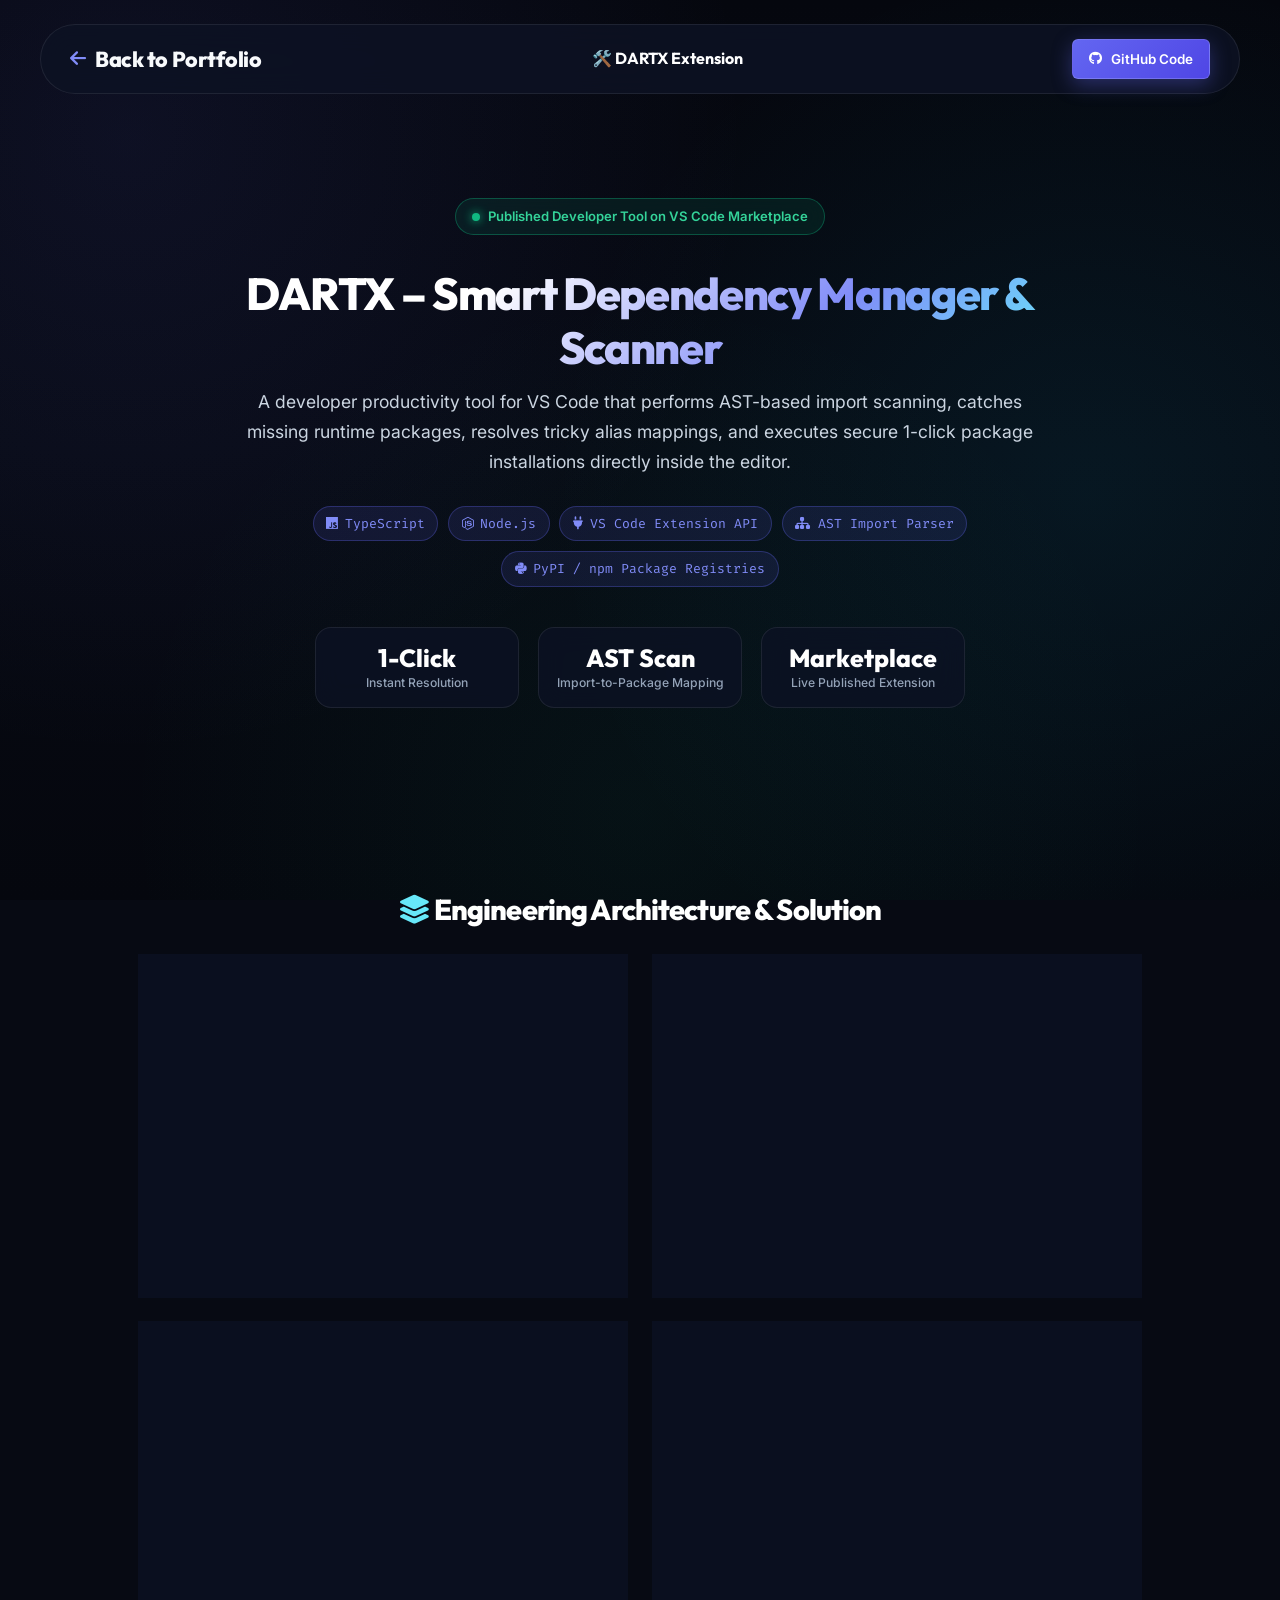
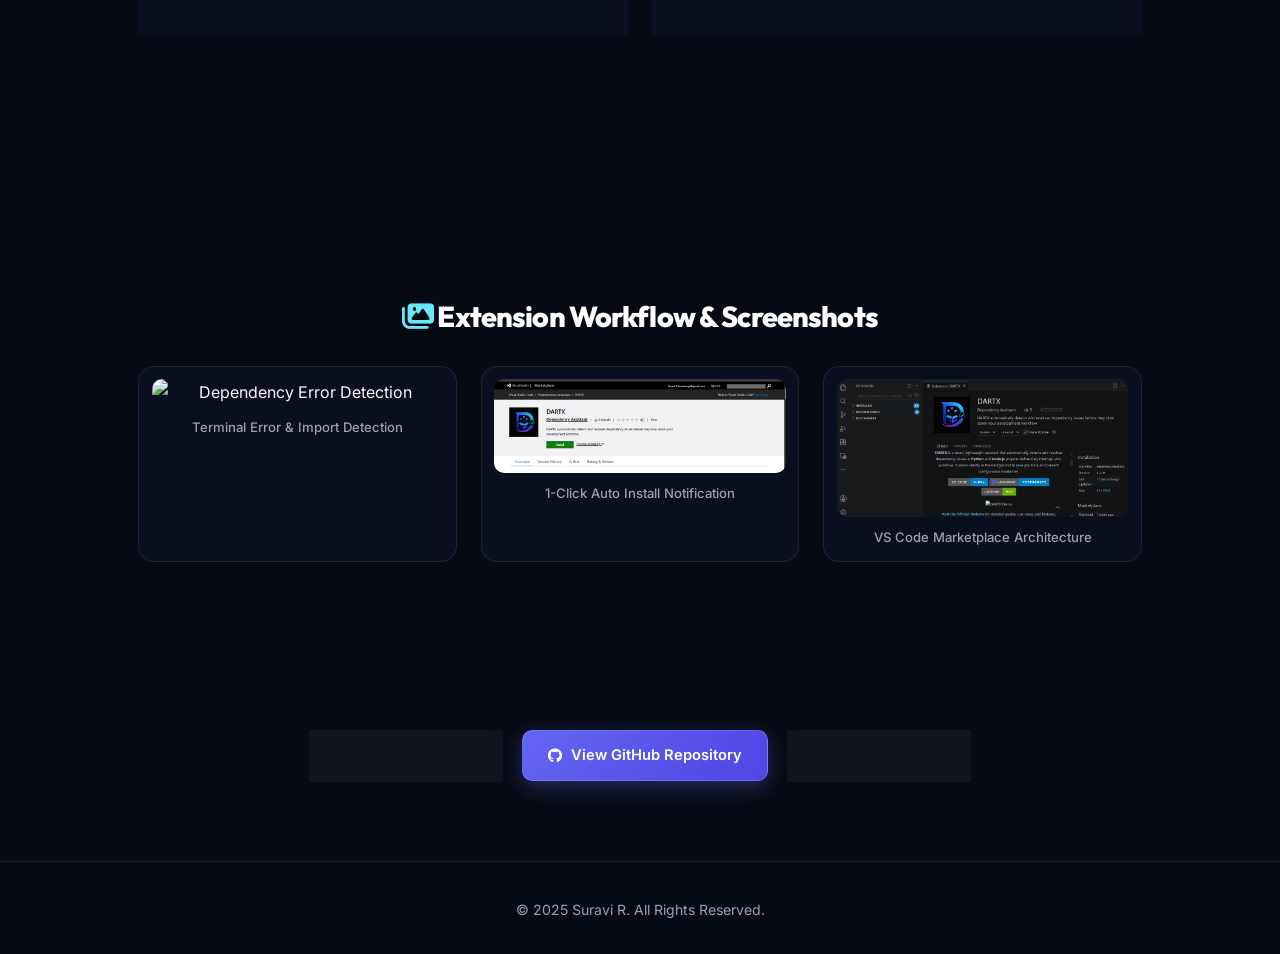
==== commit df93a840: "Complete portfolio redesign: recruiter-focused positioning, modern electric indigo/cyan design syste" ====
--- a/dependency-project.html
+++ b/dependency-project.html
@@ -3,101 +3,115 @@
 <head>
   <meta charset="UTF-8">
   <meta name="viewport" content="width=device-width, initial-scale=1.0">
-  <title>DARTX – Smart Dependency Manager — Suravi R</title>
+  <title>DARTX – Smart Dependency Manager & Scanner (VS Code Extension) — Suravi R</title>
   <link rel="stylesheet" href="https://cdnjs.cloudflare.com/ajax/libs/font-awesome/6.4.0/css/all.min.css">
   <link rel="stylesheet" href="style.css">
 </head>
 <body class="project-detail-body">
 
-  <!-- Floating Navigation Island -->
+  <!-- Navigation Bar -->
   <nav class="project-nav-bar">
     <a href="index.html#projects" class="logo"><i class="fas fa-arrow-left"></i> Back to Portfolio</a>
-    <div class="nav-title" style="font-family: var(--font-heading); font-weight: 700; color: white;">🛠️ DARTX Extension</div>
-    <a href="https://github.com/SuraviR10/Dependency_Manager.git" target="_blank" class="btn btn-small btn-primary"><i class="fab fa-github"></i> GitHub Code</a>
+    <div class="nav-title" style="font-family: var(--font-heading); font-weight: 700; color: #ffffff;">🛠️ DARTX Extension</div>
+    <a href="https://github.com/SuraviR10/Dependency_Manager.git" target="_blank" rel="noopener noreferrer" class="btn btn-small btn-primary"><i class="fab fa-github"></i> GitHub Code</a>
   </nav>
 
-  <main class="project-container" style="max-width: 1200px; margin: 0 auto; padding: 2rem 5% 5rem;">
+  <main class="project-container" style="max-width: 1100px; margin: 0 auto; padding: 2.5rem 1.5rem 5rem;">
     <!-- Hero Banner -->
     <section class="project-detail-hero">
-      <div class="hero-badge">🛠️ VS Code Marketplace Published</div>
-      <h1 class="name-highlight">DARTX – Smart Dependency Manager</h1>
-      <p class="project-detail-subtitle">An intelligent VS Code extension that silently monitors environment outputs, detects package resolution failures, maps tricky import aliases, and fixes broken dependencies in 1 click.</p>
+      <div class="availability-badge" style="display: inline-flex; margin-bottom: 1rem;">
+        <span class="status-dot-pulse"></span>
+        <span>Published Developer Tool on VS Code Marketplace</span>
+      </div>
+      <h1 class="name-highlight">DARTX – Smart Dependency Manager & Scanner</h1>
+      <p class="project-detail-subtitle">
+        A developer productivity tool for VS Code that performs AST-based import scanning, catches missing runtime packages, resolves tricky alias mappings, and executes secure 1-click package installations directly inside the editor.
+      </p>
       
       <div class="tech-stack-row">
         <span class="tech-pill"><i class="fab fa-js"></i> TypeScript</span>
         <span class="tech-pill"><i class="fab fa-node-js"></i> Node.js</span>
-        <span class="tech-pill"><i class="fas fa-plug"></i> VS Code API</span>
-        <span class="tech-pill"><i class="fab fa-python"></i> Python & Node Registries</span>
+        <span class="tech-pill"><i class="fas fa-plug"></i> VS Code Extension API</span>
+        <span class="tech-pill"><i class="fas fa-sitemap"></i> AST Import Parser</span>
+        <span class="tech-pill"><i class="fab fa-python"></i> PyPI / npm Package Registries</span>
       </div>
 
       <!-- Quick Impact Stats -->
       <div class="stats-row">
-        <div class="stat" data-tilt>
+        <div class="stat-card-compact">
           <span class="stat-number">1-Click</span>
-          <span class="stat-label">Resolution</span>
+          <span class="stat-label">Instant Resolution</span>
         </div>
-        <div class="stat" data-tilt>
-          <span class="stat-number">100%</span>
-          <span class="stat-label">Editor Focus</span>
+        <div class="stat-card-compact">
+          <span class="stat-number">AST Scan</span>
+          <span class="stat-label">Import-to-Package Mapping</span>
         </div>
-        <div class="stat" data-tilt>
+        <div class="stat-card-compact">
           <span class="stat-number">Marketplace</span>
-          <span class="stat-label">Published Tool</span>
+          <span class="stat-label">Live Published Extension</span>
         </div>
       </div>
     </section>
 
     <!-- Structured 3-Card Overview -->
-    <section class="content-section">
-      <h2><i class="fas fa-layer-group"></i> Project Architecture & Briefing</h2>
-      <div class="about-grid" style="margin-top: 2rem;">
-        <div class="about-card" data-tilt>
+    <section class="content-section" style="margin-top: 2rem;">
+      <h2 style="text-align: center; font-size: 1.8rem; margin-bottom: 1.8rem;"><i class="fas fa-layer-group" style="color: var(--secondary-light);"></i> Engineering Architecture & Solution</h2>
+      <div class="about-grid">
+        <div class="about-card">
           <div class="card-icon"><i class="fas fa-exclamation-triangle"></i></div>
-          <h3>01. Problem & Friction</h3>
-          <p>Developers frequently encounter `ModuleNotFoundError` or package conflicts that break their workflow. Moving to an external terminal to debug environment aliases wastes time and degrades developer focus.</p>
+          <h3>01. Problem: Dependency Friction & Tracebacks</h3>
+          <p>Developers cloning unfamiliar repositories or collaborating on multi-package Python and JavaScript projects frequently hit cryptic <code>ModuleNotFoundError</code> or uninstalled package errors. Leaving the editor to search for package names disrupts developer flow.</p>
         </div>
 
-        <div class="about-card" data-tilt>
-          <div class="card-icon"><i class="fas fa-cogs"></i></div>
-          <h3>02. Intelligent VS Code Engine</h3>
-          <p>DARTX silently listens to terminal execution streams, isolates missing package tracebacks, maps import aliases (e.g. `cv2` → `opencv-python`, `PIL` → `Pillow`), and presents secure 1-click install notifications.</p>
+        <div class="about-card">
+          <div class="card-icon"><i class="fas fa-network-wired"></i></div>
+          <h3>02. Intelligent Alias Mapping & Detection</h3>
+          <p>Many popular libraries have import names that differ from their package install names (e.g., importing <code>cv2</code> requires <code>pip install opencv-python</code>; importing <code>PIL</code> requires <code>pip install Pillow</code>). DARTX includes a curated alias resolution database to prevent install failures.</p>
         </div>
 
-        <div class="about-card" data-tilt>
+        <div class="about-card">
           <div class="card-icon"><i class="fas fa-shield-alt"></i></div>
-          <h3>03. Security & Marketplace Status</h3>
-          <p>Enforces strict command and package validation against official registries to prevent typosquatting attacks. Published live on the VS Code Extension Marketplace for community installation.</p>
+          <h3>03. Registry Validation & 1-Click Install</h3>
+          <p>Integrates VS Code notifications with secure subprocess triggers to execute pip/npm installation in the active virtual environment, verifying package names against official registries to prevent typosquatting security vulnerabilities.</p>
+        </div>
+
+        <div class="about-card">
+          <div class="card-icon"><i class="fas fa-check-double"></i></div>
+          <h3>04. Published Extension & Real Impact</h3>
+          <p>Packaged using <code>vsce</code> and published on the official Visual Studio Code Marketplace, delivering a friction-free developer experience for students, hobbyists, and professional software engineers.</p>
         </div>
       </div>
     </section>
 
     <!-- Screenshot Gallery -->
     <section class="content-section" style="margin-top: 3.5rem;">
-      <h2><i class="fas fa-images"></i> Extension Screenshots Gallery</h2>
+      <h2 style="text-align: center; font-size: 1.8rem; margin-bottom: 1.8rem;"><i class="fas fa-images" style="color: var(--secondary-light);"></i> Extension Workflow & Screenshots</h2>
       <div class="detail-gallery">
-        <div class="detail-gallery-item modal-trigger" data-tilt>
-          <img src="images/DARTX/DARTX_Problem.png" alt="Dependency Conflict Problem" class="modal-trigger">
-          <p>Terminal Error Detection</p>
+        <div class="detail-gallery-item modal-trigger">
+          <img src="images/DARTX/DARTX_Problem.png" alt="Dependency Error Detection" class="modal-trigger" onerror="this.onerror=null; this.src='https://via.placeholder.com/400x250/0d1224/6366f1?text=Error+Detection';">
+          <p>Terminal Error & Import Detection</p>
         </div>
-        <div class="detail-gallery-item modal-trigger" data-tilt>
-          <img src="images/DARTX/DARTX1.png" alt="1-Click Resolution Notification" class="modal-trigger">
-          <p>1-Click Package Resolution</p>
+        <div class="detail-gallery-item modal-trigger">
+          <img src="images/DARTX/DARTX1.png" alt="1-Click Resolution Notification" class="modal-trigger" onerror="this.onerror=null; this.src='https://via.placeholder.com/400x250/0d1224/6366f1?text=1-Click+Resolution';">
+          <p>1-Click Auto Install Notification</p>
         </div>
-        <div class="detail-gallery-item modal-trigger" data-tilt>
-          <img src="images/DARTX/DARTX.png" alt="DARTX Extension Overview" class="modal-trigger">
-          <p>DARTX Extension Architecture</p>
+        <div class="detail-gallery-item modal-trigger">
+          <img src="images/DARTX/DARTX.png" alt="DARTX Extension Overview" class="modal-trigger" onerror="this.onerror=null; this.src='https://via.placeholder.com/400x250/0d1224/6366f1?text=Marketplace+Tool';">
+          <p>VS Code Marketplace Architecture</p>
         </div>
       </div>
     </section>
 
     <!-- Footer Actions -->
-    <div style="display: flex; gap: 1.2rem; justify-content: center; margin-top: 4rem;">
+    <div style="display: flex; gap: 1.2rem; justify-content: center; margin-top: 4rem; flex-wrap: wrap;">
       <a href="index.html#projects" class="btn btn-secondary"><i class="fas fa-arrow-left"></i> Back to Portfolio</a>
-      <a href="https://github.com/SuraviR10/Dependency_Manager.git" target="_blank" class="btn btn-primary"><i class="fab fa-github"></i> View GitHub Repository</a>
+      <a href="https://github.com/SuraviR10/Dependency_Manager.git" target="_blank" rel="noopener noreferrer" class="btn btn-primary"><i class="fab fa-github"></i> View GitHub Repository</a>
+      <a href="index.html#contact" class="btn btn-secondary"><i class="fas fa-envelope"></i> Contact Suravi</a>
     </div>
   </main>
 
-  <script src="https://cdn.jsdelivr.net/npm/gsap@3.12.2/dist/gsap.min.js"></script>
-  <script src="script-enhanced.js"></script>
+  <footer>
+    <p>&copy; 2025 Suravi R. All Rights Reserved.</p>
+  </footer>
 </body>
 </html>
--- a/style.css
+++ b/style.css
@@ -1,51 +1,61 @@
 /* ==========================================================================
-   SURAVI R — ULTRA-PREMIUM IMMERSIVE 3D PORTFOLIO DESIGN SYSTEM
+   SURAVI R — SOFTWARE ENGINEER & AI SYSTEMS DEVELOPER PORTFOLIO
+   Modern, High-Credibility Developer Design System
    ========================================================================== */
 
-@import url('https://fonts.googleapis.com/css2?family=Fira+Code:wght@400;500;600&family=Inter:wght@300;400;500;600;700&family=Outfit:wght@400;500;600;700;800;900&display=swap');
+@import url('https://fonts.googleapis.com/css2?family=Fira+Code:wght@400;500;600&family=Inter:wght@300;400;500;600;700;800&family=Outfit:wght@400;500;600;700;800;900&display=swap');
 
 /* --- Design Tokens --- */
 :root {
-  --primary: #8b5cf6;
-  --primary-light: #a78bfa;
-  --primary-dark: #6d28d9;
-  --primary-glow: rgba(139, 92, 246, 0.4);
+  --primary: #6366f1;
+  --primary-light: #818cf8;
+  --primary-dark: #4f46e5;
+  --primary-glow: rgba(99, 102, 241, 0.35);
 
   --secondary: #06b6d4;
   --secondary-light: #67e8f9;
-  --secondary-glow: rgba(6, 182, 212, 0.4);
-
-  --accent: #ec4899;
-  --accent-glow: rgba(236, 72, 153, 0.4);
-
-  --gold: #fbbf24;
-  --gold-glow: rgba(251, 191, 36, 0.4);
-
-  --bg-dark: #060811;
-  --bg-card: rgba(12, 17, 35, 0.65);
-  --bg-card-hover: rgba(20, 28, 52, 0.88);
-
-  --glass-bg: rgba(12, 17, 35, 0.72);
-  --glass-border: rgba(255, 255, 255, 0.06);
-  --glass-border-glow: rgba(139, 92, 246, 0.3);
-  --glass-border-hover: rgba(139, 92, 246, 0.35);
-
-  --text-primary: #f1f5f9;
-  --text-secondary: #b8c5d6;
-  --text-muted: #8295ab;
+  --secondary-dark: #0891b2;
+  --secondary-glow: rgba(6, 182, 212, 0.35);
+
+  --accent: #10b981;
+  --accent-light: #34d399;
+  --accent-glow: rgba(16, 185, 129, 0.35);
+
+  --gold: #f59e0b;
+  --gold-light: #fbbf24;
+  --gold-glow: rgba(245, 158, 11, 0.35);
+
+  --rose: #f43f5e;
+  --rose-glow: rgba(244, 63, 94, 0.35);
+
+  --bg-dark: #070a13;
+  --bg-surface: #0d1224;
+  --bg-surface-elevated: #131b34;
+  --bg-card: rgba(13, 18, 36, 0.75);
+  --bg-card-hover: rgba(19, 27, 54, 0.92);
+
+  --glass-bg: rgba(13, 18, 36, 0.78);
+  --glass-border: rgba(255, 255, 255, 0.08);
+  --glass-border-hover: rgba(99, 102, 241, 0.4);
+  --glass-border-glow: rgba(99, 102, 241, 0.25);
+
+  --text-primary: #f8fafc;
+  --text-secondary: #cbd5e1;
+  --text-muted: #94a3b8;
 
   --font-heading: 'Outfit', sans-serif;
   --font-body: 'Inter', sans-serif;
   --font-code: 'Fira Code', monospace;
 
-  --shadow-3d: 0 25px 50px -15px rgba(0, 0, 0, 0.75),
-               0 0 40px rgba(139, 92, 246, 0.1);
-  --shadow-glow: 0 0 30px rgba(139, 92, 246, 0.3);
-  --shadow-card: 0 8px 32px rgba(0, 0, 0, 0.45),
-                 0 0 0 1px rgba(255, 255, 255, 0.03);
-  --shadow-card-hover: 0 20px 60px rgba(0, 0, 0, 0.6),
-                       0 0 40px rgba(139, 92, 246, 0.18);
-
+  --shadow-3d: 0 20px 45px -10px rgba(0, 0, 0, 0.7),
+               0 0 30px rgba(99, 102, 241, 0.12);
+  --shadow-glow: 0 0 30px rgba(99, 102, 241, 0.25);
+  --shadow-card: 0 10px 30px rgba(0, 0, 0, 0.4),
+                 0 0 0 1px rgba(255, 255, 255, 0.05);
+  --shadow-card-hover: 0 20px 50px rgba(0, 0, 0, 0.6),
+                       0 0 35px rgba(99, 102, 241, 0.2);
+
+  --radius-xs: 6px;
   --radius-sm: 10px;
   --radius-md: 16px;
   --radius-lg: 22px;
@@ -54,7 +64,6 @@
   --transition-smooth: cubic-bezier(0.16, 1, 0.3, 1);
   --transition-spring: cubic-bezier(0.34, 1.56, 0.64, 1);
 
-  /* Cursor-following card light (set by JS) */
   --mouse-x: 50%;
   --mouse-y: 50%;
 }
@@ -68,7 +77,7 @@
 
 html {
   scroll-behavior: smooth;
-  scroll-padding-top: 90px;
+  scroll-padding-top: 85px;
   overflow-x: hidden;
   max-width: 100vw;
 }
@@ -77,10 +86,10 @@
   font-family: var(--font-body);
   background-color: var(--bg-dark);
   background-image:
-    radial-gradient(circle at 15% 15%, rgba(139, 92, 246, 0.08) 0%, transparent 50%),
-    radial-gradient(circle at 85% 60%, rgba(6, 182, 212, 0.06) 0%, transparent 50%),
-    radial-gradient(circle at 50% 90%, rgba(236, 72, 153, 0.05) 0%, transparent 50%),
-    linear-gradient(180deg, #040610 0%, #070a18 50%, #050710 100%);
+    radial-gradient(circle at 10% 15%, rgba(99, 102, 241, 0.09) 0%, transparent 45%),
+    radial-gradient(circle at 85% 55%, rgba(6, 182, 212, 0.08) 0%, transparent 45%),
+    radial-gradient(circle at 50% 90%, rgba(16, 185, 129, 0.06) 0%, transparent 50%),
+    linear-gradient(180deg, #05070e 0%, #070a13 50%, #05070e 100%);
   background-attachment: fixed;
   color: var(--text-primary);
   line-height: 1.7;
@@ -93,8 +102,8 @@
 
 h1, h2, h3, h4, h5, h6 {
   font-family: var(--font-heading);
-  letter-spacing: -0.03em;
-  line-height: 1.15;
+  letter-spacing: -0.025em;
+  line-height: 1.2;
 }
 
 img, picture, video, iframe {
@@ -106,6 +115,7 @@
 a {
   color: inherit;
   text-decoration: none;
+  transition: color 0.2s ease;
 }
 
 /* ==========================================================================
@@ -130,8 +140,8 @@
 
 .preloader-inner {
   position: relative;
-  width: 60px;
-  height: 60px;
+  width: 65px;
+  height: 65px;
   display: flex;
   align-items: center;
   justify-content: center;
@@ -140,17 +150,17 @@
 .preloader-ring {
   position: absolute;
   inset: 0;
-  border: 2px solid transparent;
+  border: 2px solid rgba(255, 255, 255, 0.05);
   border-top-color: var(--primary-light);
   border-right-color: var(--secondary);
   border-radius: 50%;
-  animation: preloaderSpin 0.9s linear infinite;
+  animation: preloaderSpin 0.85s linear infinite;
 }
 
 .preloader-text {
-  font-size: 1.2rem;
+  font-size: 1.3rem;
   color: var(--primary-light);
-  animation: preloaderPulse 1.4s ease-in-out infinite;
+  animation: preloaderPulse 1.2s ease-in-out infinite;
 }
 
 @keyframes preloaderSpin {
@@ -170,8 +180,8 @@
   inset: 0;
   z-index: 0;
   pointer-events: none;
-  opacity: 0.025;
-  background-image: url("data:image/svg+xml,%3Csvg viewBox='0 0 256 256' xmlns='http://www.w3.org/2000/svg'%3E%3Cfilter id='noise'%3E%3CfeTurbulence type='fractalNoise' baseFrequency='0.9' numOctaves='4' stitchTiles='stitch'/%3E%3C/filter%3E%3Crect width='100%25' height='100%25' filter='url(%23noise)'/%3E%3C/svg%3E");
+  opacity: 0.02;
+  background-image: url("data:image/svg+xml,%3Csvg viewBox='0 0 256 256' xmlns='http://www.w3.org/2000/svg'%3E%3Cfilter id='noise'%3E%3CfeTurbulence type='fractalNoise' baseFrequency='0.85' numOctaves='3' stitchTiles='stitch'/%3E%3C/filter%3E%3Crect width='100%25' height='100%25' filter='url(%23noise)'/%3E%3C/svg%3E");
   background-repeat: repeat;
   background-size: 256px 256px;
 }
@@ -181,13 +191,13 @@
   inset: 0;
   z-index: 0;
   pointer-events: none;
-  opacity: 0.03;
+  opacity: 0.035;
   background-image:
-    linear-gradient(rgba(139, 92, 246, 0.3) 1px, transparent 1px),
-    linear-gradient(90deg, rgba(139, 92, 246, 0.3) 1px, transparent 1px);
-  background-size: 80px 80px;
-  mask-image: radial-gradient(ellipse at 50% 50%, black 30%, transparent 80%);
-  -webkit-mask-image: radial-gradient(ellipse at 50% 50%, black 30%, transparent 80%);
+    linear-gradient(rgba(99, 102, 241, 0.25) 1px, transparent 1px),
+    linear-gradient(90deg, rgba(99, 102, 241, 0.25) 1px, transparent 1px);
+  background-size: 60px 60px;
+  mask-image: radial-gradient(ellipse at 50% 50%, black 20%, transparent 80%);
+  -webkit-mask-image: radial-gradient(ellipse at 50% 50%, black 20%, transparent 80%);
 }
 
 .bg-ambient-orb {
@@ -195,51 +205,51 @@
   border-radius: 50%;
   pointer-events: none;
   z-index: 0;
-  filter: blur(100px);
+  filter: blur(110px);
   opacity: 0;
-  animation: ambientFloat 20s ease-in-out infinite;
+  animation: ambientFloat 22s ease-in-out infinite;
 }
 
 .bg-orb-1 {
-  width: 500px;
-  height: 500px;
-  background: radial-gradient(circle, rgba(139, 92, 246, 0.15), transparent 70%);
-  top: 10%;
-  left: -5%;
+  width: 550px;
+  height: 550px;
+  background: radial-gradient(circle, rgba(99, 102, 241, 0.16), transparent 70%);
+  top: 5%;
+  left: -10%;
   animation-delay: 0s;
+  opacity: 0.6;
+}
+
+.bg-orb-2 {
+  width: 480px;
+  height: 480px;
+  background: radial-gradient(circle, rgba(6, 182, 212, 0.14), transparent 70%);
+  top: 45%;
+  right: -10%;
+  animation-delay: -7s;
   opacity: 0.5;
 }
 
-.bg-orb-2 {
+.bg-orb-3 {
   width: 400px;
   height: 400px;
-  background: radial-gradient(circle, rgba(6, 182, 212, 0.12), transparent 70%);
-  top: 50%;
-  right: -8%;
-  animation-delay: -7s;
+  background: radial-gradient(circle, rgba(16, 185, 129, 0.1), transparent 70%);
+  bottom: 8%;
+  left: 15%;
+  animation-delay: -14s;
   opacity: 0.4;
-}
-
-.bg-orb-3 {
-  width: 350px;
-  height: 350px;
-  background: radial-gradient(circle, rgba(236, 72, 153, 0.08), transparent 70%);
-  bottom: 5%;
-  left: 20%;
-  animation-delay: -14s;
-  opacity: 0.3;
 }
 
 @keyframes ambientFloat {
   0%, 100% { transform: translate(0, 0) scale(1); }
-  25% { transform: translate(30px, -20px) scale(1.05); }
-  50% { transform: translate(-15px, 25px) scale(0.95); }
-  75% { transform: translate(20px, 10px) scale(1.02); }
+  25% { transform: translate(30px, -25px) scale(1.04); }
+  50% { transform: translate(-20px, 30px) scale(0.96); }
+  75% { transform: translate(25px, 15px) scale(1.02); }
 }
 
 /* --- Custom Scrollbar --- */
 ::-webkit-scrollbar {
-  width: 8px;
+  width: 7px;
 }
 
 ::-webkit-scrollbar-track {
@@ -247,273 +257,185 @@
 }
 
 ::-webkit-scrollbar-thumb {
-  background: linear-gradient(180deg, var(--primary-dark), var(--secondary));
-  border-radius: 10px;
-  border: 2px solid var(--bg-dark);
+  background: linear-gradient(180deg, var(--primary), var(--secondary));
+  border-radius: var(--radius-full);
 }
 
 ::-webkit-scrollbar-thumb:hover {
-  background: var(--primary-light);
-}
-
-/* --- Custom Cursor System --- */
-@media (hover: hover) and (pointer: fine) {
-  body {
-    cursor: none;
-  }
-  a, button, input, textarea, .modal-trigger, [data-tilt] {
-    cursor: none;
-  }
-}
-
+  background: linear-gradient(180deg, var(--primary-light), var(--secondary-light));
+}
+
+/* --- Custom Cursor --- */
 .custom-cursor {
+  pointer-events: none;
+  position: fixed;
+  z-index: 99999;
+  mix-blend-mode: screen;
+  display: none;
+}
+
+@media (pointer: fine) {
+  .custom-cursor {
+    display: block;
+  }
+}
+
+.cursor-dot {
+  position: fixed;
+  width: 8px;
+  height: 8px;
+  background: var(--secondary-light);
+  border-radius: 50%;
+  transform: translate(-50%, -50%);
+  transition: transform 0.05s linear;
+  box-shadow: 0 0 10px var(--secondary);
+}
+
+.cursor-ring {
+  position: fixed;
+  width: 34px;
+  height: 34px;
+  border: 1.5px solid rgba(99, 102, 241, 0.5);
+  border-radius: 50%;
+  transform: translate(-50%, -50%);
+  transition: transform 0.18s ease-out, width 0.2s ease, height 0.2s ease, border-color 0.2s ease;
+}
+
+body.cursor-hover .cursor-ring {
+  width: 48px;
+  height: 48px;
+  border-color: var(--secondary-light);
+  background: rgba(6, 182, 212, 0.08);
+}
+
+/* ==========================================================================
+   HEADER & NAVIGATION
+   ========================================================================== */
+header {
   position: fixed;
   top: 0;
   left: 0;
-  pointer-events: none;
-  z-index: 99999;
-}
-
-.cursor-dot {
-  position: fixed;
-  width: 6px;
-  height: 6px;
-  background: var(--secondary-light);
-  border-radius: 50%;
-  pointer-events: none;
-  transform: translate(-50%, -50%);
-  transition: width 0.25s var(--transition-smooth),
-              height 0.25s var(--transition-smooth),
-              background-color 0.25s ease;
-  box-shadow: 0 0 12px var(--secondary-glow),
-              0 0 4px rgba(103, 232, 249, 0.8);
-}
-
-.cursor-ring {
-  position: fixed;
-  width: 36px;
-  height: 36px;
-  border: 1.5px solid rgba(139, 92, 246, 0.5);
-  border-radius: 50%;
-  pointer-events: none;
-  transform: translate(-50%, -50%);
-  transition: width 0.3s var(--transition-smooth),
-              height 0.3s var(--transition-smooth),
-              border-color 0.3s ease,
-              background 0.3s ease;
-  box-shadow: 0 0 20px rgba(139, 92, 246, 0.12);
-}
-
-body.cursor-hover .cursor-dot {
-  width: 10px;
-  height: 10px;
-  background: var(--accent);
-  box-shadow: 0 0 18px var(--accent-glow);
-}
-
-body.cursor-hover .cursor-ring {
-  width: 48px;
-  height: 48px;
-  border-color: rgba(236, 72, 153, 0.6);
-  background: rgba(236, 72, 153, 0.05);
-}
-
-/* --- 3D Card Global Tilt Base --- */
-[data-tilt] {
-  transform-style: preserve-3d;
-  perspective: 1000px;
-  transition: transform 0.4s var(--transition-smooth),
-              box-shadow 0.4s ease;
-}
-
-/* ==========================================================================
-   SECTION TITLES & LAYOUT
-   ========================================================================== */
-section {
-  padding: 6.5rem 5% 4.5rem;
-  max-width: 1350px;
-  margin: 0 auto;
-  position: relative;
-  z-index: 1;
-}
-
-section::before {
-  content: '';
-  position: absolute;
-  top: -2px;
-  left: 50%;
-  transform: translateX(-50%);
-  width: 60%;
-  height: 1px;
-  background: linear-gradient(90deg, transparent, rgba(139, 92, 246, 0.25), rgba(6, 182, 212, 0.2), transparent);
-  pointer-events: none;
-}
-
-#home::before {
-  display: none;
-}
-
-section h2 {
-  font-size: clamp(2rem, 4.5vw, 2.8rem);
-  font-weight: 800;
-  text-align: center;
-  margin: 0 auto 0.6rem auto;
-  display: block;
-  width: fit-content;
-  max-width: 100%;
-  background: linear-gradient(135deg, #ffffff 15%, var(--primary-light) 55%, var(--secondary-light) 100%);
-  -webkit-background-clip: text;
-  -webkit-text-fill-color: transparent;
-  background-clip: text;
-  filter: drop-shadow(0 0 25px rgba(139, 92, 246, 0.2));
-  letter-spacing: -0.03em;
-  position: relative;
-}
-
-section h2::after {
-  content: '';
-  display: block;
-  width: 60px;
-  height: 3px;
-  background: linear-gradient(90deg, var(--primary), var(--secondary), var(--accent));
-  border-radius: 4px;
-  margin: 12px auto 0;
-  box-shadow: 0 0 20px var(--primary-glow);
-}
-
-.section-subtitle {
-  text-align: center;
-  color: var(--text-muted);
-  font-size: clamp(0.95rem, 2.5vw, 1.05rem);
-  margin-bottom: 3rem;
-  font-weight: 500;
-  letter-spacing: 0.02em;
-}
-
-.subsection-title {
-  font-size: clamp(1.35rem, 3.5vw, 1.7rem);
-  font-weight: 700;
-  margin: 3.5rem 0 1.8rem;
-  color: var(--text-primary);
-  display: flex;
-  align-items: center;
-  gap: 0.75rem;
-  letter-spacing: -0.02em;
-}
-
-.subsection-title i {
-  color: var(--primary-light);
-  font-size: 1.3rem;
-  background: rgba(139, 92, 246, 0.1);
-  padding: 10px;
-  border-radius: 12px;
-  border: 1px solid rgba(139, 92, 246, 0.2);
-}
-
-/* ==========================================================================
-   HEADER & FLOATING GLASS NAVIGATION
-   ========================================================================== */
-header {
-  position: fixed;
-  top: 15px;
-  left: 50%;
-  transform: translateX(-50%);
-  width: 92%;
-  max-width: 1250px;
+  right: 0;
   z-index: 1000;
-  background: rgba(8, 11, 22, 0.7);
-  backdrop-filter: blur(20px) saturate(180%);
-  -webkit-backdrop-filter: blur(20px) saturate(180%);
-  border: 1px solid rgba(255, 255, 255, 0.06);
-  border-radius: 18px;
-  box-shadow: 0 8px 32px rgba(0, 0, 0, 0.4),
-              inset 0 1px 0 rgba(255, 255, 255, 0.06);
-  transition: all 0.4s var(--transition-smooth);
+  backdrop-filter: blur(16px);
+  -webkit-backdrop-filter: blur(16px);
+  background: rgba(7, 10, 19, 0.82);
+  border-bottom: 1px solid var(--glass-border);
+  transition: all 0.3s ease;
 }
 
 header.scrolled {
-  top: 10px;
-  background: rgba(6, 8, 17, 0.94);
-  border-color: rgba(139, 92, 246, 0.2);
-  box-shadow: 0 12px 40px rgba(0, 0, 0, 0.6),
-              0 0 30px rgba(139, 92, 246, 0.08);
+  background: rgba(7, 10, 19, 0.94);
+  border-bottom-color: rgba(99, 102, 241, 0.2);
+  box-shadow: 0 10px 30px rgba(0, 0, 0, 0.5);
 }
 
 .scroll-progress {
   position: absolute;
-  top: 0;
+  bottom: 0;
   left: 0;
-  height: 2.5px;
+  height: 2px;
   background: linear-gradient(90deg, var(--primary), var(--secondary), var(--accent));
   width: 0%;
-  border-radius: 20px 20px 0 0;
-  transition: width 0.1s linear;
-  box-shadow: 0 0 10px var(--primary-glow);
+  transition: width 0.1s ease-out;
+  box-shadow: 0 0 8px var(--primary);
 }
 
 nav {
-  display: flex;
+  max-width: 1320px;
+  margin: 0 auto;
+  padding: 0.9rem 1.8rem;
+  display: flex;
+  align-items: center;
   justify-content: space-between;
-  align-items: center;
-  padding: 0.75rem 1.8rem;
-  position: relative;
 }
 
 .logo {
   font-family: var(--font-heading);
   font-size: 1.35rem;
   font-weight: 800;
-  color: #ffffff;
-  display: flex;
+  color: var(--text-primary);
+  display: inline-flex;
   align-items: center;
   gap: 0.6rem;
   letter-spacing: -0.02em;
-  transition: transform 0.3s var(--transition-smooth);
 }
 
 .logo i {
-  color: var(--secondary);
-  font-size: 1.1rem;
-  background: rgba(6, 182, 212, 0.1);
-  padding: 8px;
-  border-radius: 10px;
-  border: 1px solid rgba(6, 182, 212, 0.2);
-}
-
-.logo:hover {
-  transform: translateY(-2px);
-}
-
-nav ul {
-  display: flex;
+  color: var(--primary-light);
+  font-size: 1.15rem;
+}
+
+.logo-badge {
+  font-family: var(--font-code);
+  font-size: 0.7rem;
+  padding: 0.15rem 0.5rem;
+  background: rgba(99, 102, 241, 0.15);
+  border: 1px solid rgba(99, 102, 241, 0.3);
+  color: var(--primary-light);
+  border-radius: var(--radius-full);
+  font-weight: 600;
+}
+
+#nav-links {
+  display: flex;
+  align-items: center;
+  gap: 1.6rem;
   list-style: none;
-  gap: 0.4rem;
-  align-items: center;
-}
-
-nav ul li a {
-  color: var(--text-muted);
-  font-size: 0.88rem;
+}
+
+#nav-links li a {
+  font-size: 0.92rem;
   font-weight: 500;
-  padding: 0.45rem 0.85rem;
-  border-radius: 10px;
-  transition: all 0.3s var(--transition-smooth);
+  color: var(--text-secondary);
   position: relative;
-  letter-spacing: 0.01em;
-  border: 1px solid transparent;
-}
-
-nav ul li a:hover,
-nav ul li a.active {
-  color: #ffffff;
-  background: rgba(139, 92, 246, 0.12);
-  border-color: rgba(139, 92, 246, 0.25);
-  text-shadow: 0 0 12px rgba(139, 92, 246, 0.4);
-}
-
-nav ul li a.active {
-  background: rgba(139, 92, 246, 0.18);
-  border-color: rgba(139, 92, 246, 0.35);
+  padding: 0.4rem 0.2rem;
+  transition: color 0.25s ease;
+}
+
+#nav-links li a:hover,
+#nav-links li a.active {
+  color: var(--text-primary);
+}
+
+#nav-links li a::after {
+  content: '';
+  position: absolute;
+  bottom: 0;
+  left: 0;
+  width: 0;
+  height: 2px;
+  background: linear-gradient(90deg, var(--primary), var(--secondary));
+  transition: width 0.3s var(--transition-smooth);
+}
+
+#nav-links li a:hover::after,
+#nav-links li a.active::after {
+  width: 100%;
+}
+
+.nav-cta-btn {
+  display: inline-flex !important;
+  align-items: center;
+  gap: 0.45rem;
+  padding: 0.45rem 1rem !important;
+  background: linear-gradient(135deg, rgba(99, 102, 241, 0.18), rgba(6, 182, 212, 0.18)) !important;
+  border: 1px solid rgba(99, 102, 241, 0.4) !important;
+  border-radius: var(--radius-full);
+  color: var(--primary-light) !important;
+  font-weight: 600 !important;
+  transition: all 0.25s ease !important;
+}
+
+.nav-cta-btn::after {
+  display: none !important;
+}
+
+.nav-cta-btn:hover {
+  background: linear-gradient(135deg, var(--primary), var(--secondary)) !important;
+  color: #fff !important;
+  transform: translateY(-1px);
+  box-shadow: 0 4px 15px rgba(99, 102, 241, 0.35);
 }
 
 .menu-toggle {
@@ -521,56 +443,270 @@
   font-size: 1.3rem;
   color: var(--text-primary);
   cursor: pointer;
+  padding: 0.5rem;
+}
+
+/* ==========================================================================
+   BUTTONS & UI CONTROLS
+   ========================================================================== */
+.btn {
+  display: inline-flex;
+  align-items: center;
+  justify-content: center;
+  gap: 0.55rem;
+  padding: 0.75rem 1.6rem;
+  border-radius: var(--radius-sm);
+  font-family: var(--font-body);
+  font-size: 0.92rem;
+  font-weight: 600;
+  cursor: pointer;
+  transition: all 0.25s var(--transition-smooth);
+  border: none;
+  outline: none;
+  text-align: center;
+}
+
+.btn-primary {
+  background: linear-gradient(135deg, var(--primary) 0%, #4f46e5 100%);
+  color: #ffffff;
+  box-shadow: 0 6px 20px rgba(99, 102, 241, 0.35);
+  border: 1px solid rgba(255, 255, 255, 0.15);
+}
+
+.btn-primary:hover {
+  background: linear-gradient(135deg, var(--primary-light) 0%, var(--primary) 100%);
+  transform: translateY(-2px);
+  box-shadow: 0 10px 28px rgba(99, 102, 241, 0.5);
+  color: #ffffff;
+}
+
+.btn-secondary {
   background: rgba(255, 255, 255, 0.04);
-  padding: 8px 12px;
-  border-radius: 10px;
+  color: var(--text-primary);
   border: 1px solid var(--glass-border);
-  transition: all 0.3s ease;
-}
-
-.menu-toggle:hover {
-  background: rgba(139, 92, 246, 0.15);
-  border-color: rgba(139, 92, 246, 0.3);
+  backdrop-filter: blur(8px);
+}
+
+.btn-secondary:hover {
+  background: rgba(255, 255, 255, 0.08);
+  border-color: rgba(99, 102, 241, 0.4);
+  transform: translateY(-2px);
+  color: #ffffff;
+}
+
+.btn-cyan {
+  background: linear-gradient(135deg, var(--secondary) 0%, var(--secondary-dark) 100%);
+  color: #06111e;
+  font-weight: 700;
+  box-shadow: 0 6px 20px rgba(6, 182, 212, 0.35);
+}
+
+.btn-cyan:hover {
+  background: linear-gradient(135deg, var(--secondary-light) 0%, var(--secondary) 100%);
+  transform: translateY(-2px);
+  box-shadow: 0 10px 28px rgba(6, 182, 212, 0.45);
+  color: #06111e;
+}
+
+.btn-small {
+  padding: 0.5rem 1rem;
+  font-size: 0.84rem;
+  border-radius: var(--radius-xs);
+}
+
+/* Floating Action Buttons */
+.back-to-top {
+  position: fixed;
+  bottom: 25px;
+  right: 25px;
+  width: 44px;
+  height: 44px;
+  border-radius: 50%;
+  background: var(--bg-surface-elevated);
+  border: 1px solid var(--glass-border);
+  color: var(--text-primary);
+  display: flex;
+  align-items: center;
+  justify-content: center;
+  cursor: pointer;
+  z-index: 900;
+  opacity: 0;
+  visibility: hidden;
+  transform: translateY(15px);
+  transition: all 0.3s var(--transition-smooth);
+  box-shadow: var(--shadow-card);
+}
+
+.back-to-top.visible {
+  opacity: 1;
+  visibility: visible;
+  transform: translateY(0);
+}
+
+.back-to-top:hover {
+  background: var(--primary);
+  color: #fff;
+  border-color: var(--primary-light);
+  transform: translateY(-3px);
+  box-shadow: 0 8px 25px rgba(99, 102, 241, 0.4);
+}
+
+.chatbot-toggle {
+  position: fixed;
+  bottom: 25px;
+  left: 25px;
+  width: 52px;
+  height: 52px;
+  border-radius: 50%;
+  background: linear-gradient(135deg, var(--primary), var(--secondary));
+  color: #fff;
+  border: 1px solid rgba(255, 255, 255, 0.2);
+  display: flex;
+  align-items: center;
+  justify-content: center;
+  cursor: pointer;
+  z-index: 950;
+  box-shadow: 0 8px 25px rgba(99, 102, 241, 0.45);
+  transition: all 0.3s var(--transition-spring);
+  font-size: 1.25rem;
+}
+
+.chatbot-toggle:hover {
+  transform: scale(1.08) translateY(-2px);
+  box-shadow: 0 12px 35px rgba(6, 182, 212, 0.5);
+}
+
+.chat-badge {
+  position: absolute;
+  top: -4px;
+  right: -4px;
+  background: var(--accent);
+  color: #032e1d;
+  font-size: 0.65rem;
+  font-weight: 800;
+  padding: 0.15rem 0.4rem;
+  border-radius: var(--radius-full);
+  border: 2px solid var(--bg-dark);
+}
+
+.floating-resume-btn {
+  position: fixed;
+  bottom: 85px;
+  right: 25px;
+  padding: 0.6rem 1.1rem;
+  background: rgba(13, 18, 36, 0.9);
+  border: 1px solid rgba(99, 102, 241, 0.35);
+  backdrop-filter: blur(12px);
+  border-radius: var(--radius-full);
+  color: var(--text-primary);
+  font-size: 0.85rem;
+  font-weight: 600;
+  display: flex;
+  align-items: center;
+  gap: 0.5rem;
+  z-index: 900;
+  box-shadow: var(--shadow-card);
+  transition: all 0.25s ease;
+}
+
+.floating-resume-btn i {
+  color: var(--secondary-light);
+}
+
+.floating-resume-btn:hover {
+  background: var(--primary);
+  border-color: var(--primary-light);
+  color: #fff;
+  transform: translateY(-2px);
+  box-shadow: 0 8px 25px rgba(99, 102, 241, 0.4);
+}
+
+.floating-resume-btn:hover i {
+  color: #fff;
 }
 
 /* ==========================================================================
-   CINEMATIC UNIVERSE VIDEO BACKGROUND & HERO LAYERING
+   LAYOUT SECTIONS COMMON
+   ========================================================================== */
+main {
+  position: relative;
+  z-index: 1;
+}
+
+section {
+  padding: 6.5rem 1.5rem;
+  max-width: 1280px;
+  margin: 0 auto;
+  position: relative;
+}
+
+section h2 {
+  font-size: 2.3rem;
+  font-weight: 800;
+  text-align: center;
+  margin-bottom: 0.6rem;
+  color: #ffffff;
+  letter-spacing: -0.03em;
+}
+
+.section-subtitle {
+  text-align: center;
+  color: var(--text-muted);
+  font-size: 1rem;
+  max-width: 680px;
+  margin: 0 auto 3.2rem;
+  line-height: 1.6;
+}
+
+.subsection-title {
+  font-size: 1.5rem;
+  font-weight: 700;
+  color: var(--text-primary);
+  margin: 4.5rem 0 1.8rem;
+  display: flex;
+  align-items: center;
+  gap: 0.6rem;
+}
+
+.subsection-title i {
+  color: var(--primary-light);
+}
+
+/* ==========================================================================
+   HERO SECTION
    ========================================================================== */
 .hero {
   min-height: 100vh;
   display: flex;
   align-items: center;
   justify-content: space-between;
-  gap: 3rem;
-  padding-top: 7.5rem;
-  padding-bottom: 4rem;
+  gap: 3.5rem;
+  padding: 8.5rem 1.8rem 5rem;
   position: relative;
   overflow: hidden;
-  background: radial-gradient(circle at 50% 35%, #0a0f22 0%, #03050d 85%);
 }
 
 .universe-bg-video {
   position: absolute;
-  top: 50%;
-  left: 50%;
+  top: 0;
+  left: 0;
   width: 100%;
   height: 100%;
-  min-width: 100%;
-  min-height: 100%;
-  transform: translate(-50%, -50%);
   object-fit: cover;
-  z-index: 0;
-  filter: brightness(0.45) contrast(1.2) saturate(1.1);
+  z-index: -2;
+  opacity: 0.22;
+  filter: saturate(1.4) brightness(0.7);
   pointer-events: none;
-  transition: opacity 0.8s ease;
 }
 
 .universe-video-overlay {
   position: absolute;
-  inset: 0;
-  background: radial-gradient(circle at 50% 40%, rgba(6, 8, 17, 0.5) 0%, rgba(3, 5, 13, 0.9) 80%, rgba(3, 5, 13, 0.97) 100%),
-              linear-gradient(180deg, rgba(3, 5, 13, 0.8) 0%, rgba(3, 5, 13, 0.4) 50%, rgba(3, 5, 13, 0.95) 100%);
-  z-index: 1;
+  top: 0;
+  left: 0;
+  width: 100%;
+  height: 100%;
+  background: radial-gradient(circle at 40% 40%, rgba(7, 10, 19, 0.4) 0%, rgba(7, 10, 19, 0.95) 85%);
+  z-index: -1;
   pointer-events: none;
 }
 
@@ -580,821 +716,552 @@
   left: 0;
   width: 100%;
   height: 100%;
-  pointer-events: auto;
-  z-index: 2;
+  z-index: 0;
+  pointer-events: none;
+  opacity: 0.6;
 }
 
 .hero-content {
   flex: 1.2;
-  z-index: 3;
-  position: relative;
-  animation: heroFadeUp 1.2s var(--transition-smooth) forwards;
-}
-
+  z-index: 2;
+  max-width: 680px;
+}
+
+.hero-badge-container {
+  display: inline-flex;
+  margin-bottom: 1.3rem;
+}
+
+.availability-badge {
+  display: inline-flex;
+  align-items: center;
+  gap: 0.55rem;
+  padding: 0.4rem 0.95rem;
+  background: rgba(16, 185, 129, 0.1);
+  border: 1px solid rgba(16, 185, 129, 0.35);
+  border-radius: var(--radius-full);
+  font-size: 0.82rem;
+  font-weight: 600;
+  color: var(--accent-light);
+  backdrop-filter: blur(10px);
+}
+
+.status-dot-pulse {
+  width: 8px;
+  height: 8px;
+  background: var(--accent);
+  border-radius: 50%;
+  box-shadow: 0 0 10px var(--accent);
+  animation: radarPulse 2s infinite;
+}
+
+@keyframes radarPulse {
+  0% { box-shadow: 0 0 0 0 rgba(16, 185, 129, 0.7); }
+  70% { box-shadow: 0 0 0 8px rgba(16, 185, 129, 0); }
+  100% { box-shadow: 0 0 0 0 rgba(16, 185, 129, 0); }
+}
+
+.hero h1 {
+  font-size: 3.4rem;
+  font-weight: 800;
+  margin-bottom: 0.6rem;
+  letter-spacing: -0.035em;
+  color: #ffffff;
+}
+
+.name-highlight {
+  background: linear-gradient(135deg, #ffffff 30%, var(--primary-light) 70%, var(--secondary-light) 100%);
+  -webkit-background-clip: text;
+  -webkit-text-fill-color: transparent;
+  display: inline-block;
+}
+
+.hero-subtitle {
+  font-size: 1.25rem;
+  font-weight: 600;
+  color: var(--secondary-light);
+  min-height: 2.2rem;
+  display: flex;
+  align-items: center;
+  margin-bottom: 1.2rem;
+  font-family: var(--font-code);
+}
+
+.hero-description {
+  font-size: 1.05rem;
+  color: var(--text-secondary);
+  line-height: 1.75;
+  margin-bottom: 2rem;
+}
+
+/* 4-Card Credibility Stats Grid */
+.hero-stats-grid {
+  display: grid;
+  grid-template-columns: repeat(4, 1fr);
+  gap: 0.9rem;
+  margin-bottom: 2.2rem;
+}
+
+.stat-card-compact {
+  background: var(--bg-card);
+  border: 1px solid var(--glass-border);
+  padding: 1rem 0.8rem;
+  border-radius: var(--radius-md);
+  text-align: center;
+  backdrop-filter: blur(12px);
+  transition: all 0.25s ease;
+}
+
+.stat-card-compact:hover {
+  border-color: rgba(99, 102, 241, 0.45);
+  transform: translateY(-3px);
+  background: var(--bg-card-hover);
+  box-shadow: 0 8px 24px rgba(0, 0, 0, 0.4);
+}
+
+.stat-card-compact .stat-number {
+  font-family: var(--font-heading);
+  font-size: 1.55rem;
+  font-weight: 800;
+  color: #ffffff;
+  display: block;
+  line-height: 1.1;
+  margin-bottom: 0.25rem;
+}
+
+.stat-card-compact .stat-label {
+  font-size: 0.76rem;
+  color: var(--text-muted);
+  font-weight: 500;
+  display: block;
+  line-height: 1.3;
+}
+
+.hero-buttons {
+  display: flex;
+  align-items: center;
+  gap: 1rem;
+  flex-wrap: wrap;
+}
+
+/* Hero Right Profile Card */
 .hero-image {
   flex: 0.9;
+  z-index: 2;
   display: flex;
   justify-content: center;
-  z-index: 3;
+}
+
+.profile-card-modern {
   position: relative;
-  animation: heroFadeUp 1.5s var(--transition-smooth) forwards;
-  animation-delay: 0.2s;
-  opacity: 0;
-}
-
-@keyframes heroFadeUp {
-  0% {
-    opacity: 0;
-    transform: translateY(35px) scale(0.97);
-    filter: blur(8px);
-  }
-  100% {
-    opacity: 1;
-    transform: translateY(0) scale(1);
-    filter: blur(0px);
-  }
-}
-
-.hero-badge {
-  display: inline-flex;
-  align-items: center;
-  gap: 0.5rem;
-  padding: 0.45rem 1.1rem;
-  background: rgba(139, 92, 246, 0.1);
-  border: 1px solid rgba(139, 92, 246, 0.25);
-  border-radius: var(--radius-full);
-  color: var(--primary-light);
-  font-size: 0.85rem;
-  font-weight: 600;
+  width: 100%;
+  max-width: 360px;
+  background: linear-gradient(160deg, rgba(19, 27, 54, 0.8) 0%, rgba(13, 18, 36, 0.9) 100%);
+  border: 1px solid rgba(99, 102, 241, 0.25);
+  border-radius: var(--radius-lg);
+  padding: 1.4rem;
+  box-shadow: var(--shadow-3d);
+  backdrop-filter: blur(16px);
+  transition: transform 0.3s ease, border-color 0.3s ease;
+}
+
+.profile-card-modern:hover {
+  border-color: rgba(6, 182, 212, 0.5);
+  box-shadow: 0 25px 50px rgba(0, 0, 0, 0.8), 0 0 40px rgba(99, 102, 241, 0.25);
+}
+
+.profile-img-wrapper {
+  position: relative;
+  width: 100%;
+  aspect-ratio: 4 / 4.8;
+  border-radius: var(--radius-md);
+  overflow: hidden;
+  margin-bottom: 1.2rem;
+  background: var(--bg-surface);
+  border: 1px solid rgba(255, 255, 255, 0.08);
+}
+
+.profile-img-wrapper img {
+  width: 100%;
+  height: 100%;
+  object-fit: cover;
+  object-position: center top;
+  transition: transform 0.5s ease;
+}
+
+.profile-card-modern:hover .profile-img-wrapper img {
+  transform: scale(1.03);
+}
+
+.profile-badges-list {
+  display: flex;
+  flex-direction: column;
+  gap: 0.55rem;
+}
+
+.profile-badge-item {
+  display: flex;
+  align-items: center;
+  gap: 0.65rem;
+  padding: 0.55rem 0.85rem;
+  background: rgba(255, 255, 255, 0.03);
+  border: 1px solid rgba(255, 255, 255, 0.06);
+  border-radius: var(--radius-sm);
+  font-size: 0.83rem;
+  font-weight: 500;
+  color: var(--text-secondary);
+}
+
+.profile-badge-item i {
+  font-size: 0.95rem;
+  width: 18px;
+  text-align: center;
+}
+
+.badge-purple i { color: var(--primary-light); }
+.badge-cyan i { color: var(--secondary-light); }
+.badge-gold i { color: var(--gold-light); }
+
+/* ==========================================================================
+   ABOUT SECTION
+   ========================================================================== */
+.about-grid {
+  display: grid;
+  grid-template-columns: repeat(2, 1fr);
+  gap: 1.5rem;
+}
+
+.about-card {
+  background: var(--bg-card);
+  border: 1px solid var(--glass-border);
+  border-radius: var(--radius-md);
+  padding: 2.2rem;
+  backdrop-filter: blur(12px);
+  transition: all 0.3s var(--transition-smooth);
+}
+
+.about-card:hover {
+  background: var(--bg-card-hover);
+  border-color: var(--glass-border-hover);
+  transform: translateY(-4px);
+  box-shadow: var(--shadow-card-hover);
+}
+
+.card-icon {
+  width: 52px;
+  height: 52px;
+  background: linear-gradient(135deg, rgba(99, 102, 241, 0.2), rgba(6, 182, 212, 0.2));
+  border: 1px solid rgba(99, 102, 241, 0.35);
+  border-radius: var(--radius-md);
+  display: flex;
+  align-items: center;
+  justify-content: center;
+  font-size: 1.35rem;
+  color: var(--secondary-light);
   margin-bottom: 1.3rem;
-  box-shadow: 0 0 20px rgba(139, 92, 246, 0.12);
-  backdrop-filter: blur(10px);
-  letter-spacing: 0.01em;
-}
-
-.hero-content h1 {
-  font-size: clamp(2.2rem, 5.5vw, 3.8rem);
-  font-weight: 900;
-  line-height: 1.08;
-  margin-bottom: 1rem;
-  letter-spacing: -0.04em;
-}
-
-.name-highlight {
-  background: linear-gradient(135deg, #ffffff 15%, var(--primary-light) 55%, var(--secondary-light) 100%);
-  -webkit-background-clip: text;
-  -webkit-text-fill-color: transparent;
-  background-clip: text;
-  filter: drop-shadow(0 0 30px rgba(139, 92, 246, 0.35));
-}
-
-.hero-subtitle {
-  font-size: clamp(1.15rem, 3.5vw, 1.55rem);
+}
+
+.about-card h3 {
+  font-size: 1.3rem;
   font-weight: 700;
-  color: var(--text-primary);
-  margin-bottom: 1.1rem;
-  font-family: var(--font-heading);
-  display: flex;
-  align-items: center;
-  flex-wrap: wrap;
-  gap: 0.4rem;
-  letter-spacing: -0.02em;
-}
-
-#typing-effect {
-  color: var(--secondary-light);
-  font-family: var(--font-code);
-  font-weight: 600;
-  border-bottom: 2px solid rgba(103, 232, 249, 0.5);
-  padding-bottom: 2px;
-  text-shadow: 0 0 20px rgba(6, 182, 212, 0.5);
-  letter-spacing: 0;
-}
-
-.typed-cursor {
-  color: var(--secondary-light) !important;
-  font-weight: 700;
-  font-size: 1.4rem;
-  animation: blinkCursor 0.8s ease-in-out infinite alternate;
-}
-
-@keyframes blinkCursor {
-  0% { opacity: 1; }
-  100% { opacity: 0.2; }
-}
-
-.hero-description {
-  font-size: clamp(0.95rem, 2.5vw, 1.1rem);
-  color: var(--text-muted);
-  max-width: 580px;
-  margin-bottom: 2rem;
-  line-height: 1.8;
-  letter-spacing: 0.01em;
-}
-
-/* Hero Stats Boxes */
-.hero-stats {
-  display: flex;
-  gap: 1rem;
-  margin-bottom: 2.2rem;
-  flex-wrap: wrap;
-}
-
-.hero-stats .stat {
-  background: rgba(12, 17, 35, 0.65);
-  backdrop-filter: blur(16px);
-  border: 1px solid rgba(255, 255, 255, 0.05);
-  padding: 0.9rem 1.2rem;
+  color: #ffffff;
+  margin-bottom: 0.8rem;
+}
+
+.about-card p {
+  color: var(--text-secondary);
+  font-size: 0.96rem;
+  line-height: 1.7;
+}
+
+/* ==========================================================================
+   EXPERIENCE SECTION
+   ========================================================================== */
+.experience-grid {
+  display: grid;
+  grid-template-columns: repeat(3, 1fr);
+  gap: 1.5rem;
+}
+
+.experience-card {
+  background: var(--bg-card);
+  border: 1px solid var(--glass-border);
   border-radius: var(--radius-md);
-  box-shadow: var(--shadow-card);
-  transition: all 0.4s var(--transition-smooth);
-  min-width: 110px;
+  padding: 2rem;
+  backdrop-filter: blur(12px);
+  display: flex;
+  flex-direction: column;
+  transition: all 0.3s var(--transition-smooth);
   position: relative;
   overflow: hidden;
 }
 
-.hero-stats .stat:hover {
-  transform: translateY(-4px);
-  border-color: rgba(139, 92, 246, 0.3);
-  box-shadow: var(--shadow-card-hover);
-}
-
-.stat-number {
-  display: block;
-  font-family: var(--font-heading);
-  font-size: clamp(1.3rem, 3.5vw, 1.7rem);
-  font-weight: 800;
-  background: linear-gradient(135deg, var(--secondary-light), var(--primary-light));
-  -webkit-background-clip: text;
-  -webkit-text-fill-color: transparent;
-  background-clip: text;
-  letter-spacing: -0.02em;
-}
-
-.stat-label {
-  font-size: 0.78rem;
-  color: var(--text-muted);
-  font-weight: 500;
-  text-transform: uppercase;
-  letter-spacing: 0.08em;
-}
-
-/* Hero Buttons */
-.hero-buttons {
-  display: flex;
-  gap: 1rem;
-  flex-wrap: wrap;
-}
-
-/* ==========================================================================
-   PREMIUM BUTTONS
-   ========================================================================== */
-.btn {
-  display: inline-flex;
-  align-items: center;
-  justify-content: center;
-  gap: 0.55rem;
-  padding: 0.85rem 1.7rem;
-  font-family: var(--font-heading);
-  font-size: 0.95rem;
-  font-weight: 700;
-  border-radius: 14px;
-  transition: all 0.4s var(--transition-smooth);
-  position: relative;
-  overflow: hidden;
-  border: none;
-  cursor: pointer;
-  letter-spacing: 0.01em;
-  will-change: transform;
-}
-
-.btn-primary {
-  background: linear-gradient(135deg, var(--primary), var(--secondary));
-  color: #ffffff;
-  box-shadow: 0 0 20px rgba(139, 92, 246, 0.3),
-              0 4px 16px rgba(0, 0, 0, 0.3);
-  border: 1px solid rgba(255, 255, 255, 0.15);
-}
-
-.btn-primary::before {
-  content: '';
-  position: absolute;
-  top: 0;
-  left: -120%;
-  width: 80%;
-  height: 100%;
-  background: linear-gradient(90deg, transparent, rgba(255, 255, 255, 0.2), transparent);
-  transition: left 0.7s var(--transition-smooth);
-  pointer-events: none;
-}
-
-.btn-primary:hover::before {
-  left: 120%;
-}
-
-.btn-primary:hover {
-  transform: translateY(-3px);
-  box-shadow: 0 0 40px rgba(139, 92, 246, 0.5),
-              0 8px 30px rgba(0, 0, 0, 0.4);
-  color: white;
-}
-
-.btn-primary:active {
-  transform: translateY(-1px) scale(0.98);
-}
-
-.btn-secondary {
-  background: rgba(12, 17, 35, 0.8);
-  border: 1px solid rgba(6, 182, 212, 0.3);
-  color: #ffffff;
-  box-shadow: 0 4px 16px rgba(0, 0, 0, 0.3);
-  backdrop-filter: blur(12px);
-}
-
-.btn-secondary:hover {
-  background: rgba(6, 182, 212, 0.15);
-  border-color: rgba(103, 232, 249, 0.5);
-  color: #ffffff;
-  transform: translateY(-3px);
-  box-shadow: 0 0 30px rgba(6, 182, 212, 0.3),
-              0 8px 30px rgba(0, 0, 0, 0.3);
-}
-
-.btn-secondary:active {
-  transform: translateY(-1px) scale(0.98);
-}
-
-.btn-small {
-  padding: 0.55rem 1rem;
-  font-size: 0.84rem;
-  border-radius: 10px;
-}
-
-/* ==========================================================================
-   3D PROFILE AVATAR CARD
-   ========================================================================== */
-.profile-card {
-  position: relative;
-  width: 320px;
-  max-width: 100%;
-  border-radius: var(--radius-lg);
-  padding: 12px;
-  background: rgba(12, 17, 35, 0.75);
-  backdrop-filter: blur(20px);
-  border: 1px solid rgba(139, 92, 246, 0.2);
-  box-shadow: var(--shadow-3d);
-  transform-style: preserve-3d;
-  transition: all 0.5s var(--transition-smooth);
-}
-
-.profile-card::after {
-  content: '';
-  position: absolute;
-  inset: -3px;
-  border-radius: calc(var(--radius-lg) + 3px);
-  background: linear-gradient(135deg, rgba(139, 92, 246, 0.4), rgba(6, 182, 212, 0.3), transparent);
-  z-index: -1;
-  opacity: 0.4;
-  filter: blur(15px);
-  transition: opacity 0.5s ease;
-}
-
-.profile-card:hover::after {
-  opacity: 0.8;
-}
-
-.profile-card img {
-  width: 100%;
-  height: 360px;
-  object-fit: cover;
-  border-radius: calc(var(--radius-lg) - 4px);
-  box-shadow: 0 10px 30px rgba(0, 0, 0, 0.5);
-  transform: translateZ(20px);
-}
-
-.profile-badges {
-  display: flex;
-  flex-direction: column;
-  gap: 0.55rem;
-  margin-top: 0.9rem;
-  transform: translateZ(30px);
-}
-
-.profile-badges .badge {
-  background: rgba(8, 11, 22, 0.85);
-  border: 1px solid rgba(255, 255, 255, 0.05);
-  padding: 0.5rem 0.9rem;
-  border-radius: 12px;
-  font-size: 0.82rem;
-  font-weight: 600;
-  color: var(--text-secondary);
-  backdrop-filter: blur(10px);
-  display: flex;
-  align-items: center;
-  gap: 0.5rem;
-  box-shadow: 0 4px 12px rgba(0, 0, 0, 0.3);
-  transition: all 0.3s ease;
-}
-
-.profile-badges .badge:hover {
-  border-color: rgba(139, 92, 246, 0.3);
-  background: rgba(139, 92, 246, 0.08);
-}
-
-/* ==========================================================================
-   GLASS CARD BASE — Used by About, Experience, Journey, etc.
-   ========================================================================== */
-.about-container {
-  margin-top: 1rem;
-}
-
-.about-grid {
-  display: grid;
-  grid-template-columns: repeat(auto-fit, minmax(290px, 1fr));
-  gap: 1.8rem;
-}
-
-.about-card {
-  background: var(--glass-bg);
-  backdrop-filter: blur(20px);
-  border: 1px solid var(--glass-border);
-  border-radius: var(--radius-lg);
-  padding: 2rem;
-  box-shadow: var(--shadow-card);
-  position: relative;
-  overflow: hidden;
-  transform-style: preserve-3d;
-  transition: all 0.45s var(--transition-smooth);
-}
-
-.about-card::before {
+.experience-card::before {
   content: '';
   position: absolute;
   top: 0;
   left: 0;
-  width: 100%;
+  right: 0;
   height: 3px;
   background: linear-gradient(90deg, var(--primary), var(--secondary));
-  opacity: 0.6;
+  opacity: 0;
   transition: opacity 0.3s ease;
 }
 
-.about-card::after {
-  content: '';
+.experience-card:hover {
+  background: var(--bg-card-hover);
+  border-color: rgba(99, 102, 241, 0.4);
+  transform: translateY(-4px);
+  box-shadow: var(--shadow-card-hover);
+}
+
+.experience-card:hover::before {
+  opacity: 1;
+}
+
+.exp-header {
+  display: flex;
+  justify-content: space-between;
+  align-items: flex-start;
+  margin-bottom: 1rem;
+  gap: 0.5rem;
+}
+
+.exp-company-info h3 {
+  font-size: 1.25rem;
+  font-weight: 700;
+  color: #ffffff;
+  margin-bottom: 0.2rem;
+}
+
+.exp-role-title {
+  font-size: 0.92rem;
+  font-weight: 600;
+  color: var(--secondary-light);
+}
+
+.exp-date-badge {
+  font-family: var(--font-code);
+  font-size: 0.76rem;
+  padding: 0.25rem 0.6rem;
+  background: rgba(255, 255, 255, 0.05);
+  border: 1px solid rgba(255, 255, 255, 0.08);
+  border-radius: var(--radius-full);
+  color: var(--text-muted);
+  white-space: nowrap;
+}
+
+.exp-description {
+  color: var(--text-secondary);
+  font-size: 0.92rem;
+  line-height: 1.65;
+  margin-bottom: 1.2rem;
+  flex-grow: 1;
+}
+
+.exp-bullets {
+  list-style: none;
+  margin-bottom: 1.2rem;
+  display: flex;
+  flex-direction: column;
+  gap: 0.5rem;
+}
+
+.exp-bullets li {
+  font-size: 0.88rem;
+  color: var(--text-secondary);
+  position: relative;
+  padding-left: 1.2rem;
+  line-height: 1.55;
+}
+
+.exp-bullets li::before {
+  content: '▹';
   position: absolute;
-  inset: 0;
-  background: radial-gradient(
-    350px circle at var(--mouse-x) var(--mouse-y),
-    rgba(139, 92, 246, 0.06),
-    transparent 60%
-  );
-  pointer-events: none;
-  opacity: 0;
-  transition: opacity 0.5s ease;
-  border-radius: inherit;
-}
-
-.about-card:hover::before {
-  opacity: 1;
-}
-
-.about-card:hover::after {
-  opacity: 1;
-}
-
-.about-card:hover {
-  border-color: var(--glass-border-hover);
-  box-shadow: var(--shadow-card-hover);
-  background: var(--bg-card-hover);
-}
-
-.card-icon {
-  width: 52px;
-  height: 52px;
-  background: linear-gradient(135deg, rgba(139, 92, 246, 0.12), rgba(6, 182, 212, 0.12));
-  border: 1px solid rgba(139, 92, 246, 0.2);
-  border-radius: 14px;
-  display: flex;
-  align-items: center;
-  justify-content: center;
-  font-size: 1.4rem;
+  left: 0;
   color: var(--primary-light);
-  margin-bottom: 1.3rem;
-  transform: translateZ(25px);
-  box-shadow: 0 6px 18px rgba(139, 92, 246, 0.1);
-  transition: all 0.3s ease;
-}
-
-.about-card:hover .card-icon {
-  box-shadow: 0 8px 25px rgba(139, 92, 246, 0.2);
-  border-color: rgba(139, 92, 246, 0.35);
-}
-
-.about-card h3 {
-  font-size: 1.3rem;
-  font-weight: 700;
-  margin-bottom: 0.8rem;
-  color: #ffffff;
-  transform: translateZ(20px);
-}
-
-.about-card p {
-  color: var(--text-secondary);
-  font-size: 0.95rem;
-  line-height: 1.75;
-  transform: translateZ(15px);
+  font-weight: bold;
+}
+
+.exp-tags {
+  display: flex;
+  flex-wrap: wrap;
+  gap: 0.4rem;
+  margin-top: auto;
+}
+
+.exp-tags span {
+  font-family: var(--font-code);
+  font-size: 0.74rem;
+  padding: 0.2rem 0.55rem;
+  background: rgba(99, 102, 241, 0.1);
+  border: 1px solid rgba(99, 102, 241, 0.25);
+  border-radius: var(--radius-xs);
+  color: var(--primary-light);
 }
 
 /* ==========================================================================
-   JOURNEY & TIMELINE SECTION
+   STREAMLINED JOURNEY & TIMELINE
    ========================================================================== */
 .education-quick {
   display: grid;
-  grid-template-columns: repeat(auto-fit, minmax(260px, 1fr));
-  gap: 1.5rem;
+  grid-template-columns: repeat(3, 1fr);
+  gap: 1.2rem;
   margin-bottom: 3.5rem;
 }
 
 .edu-card {
-  background: rgba(12, 17, 35, 0.6);
-  backdrop-filter: blur(16px);
+  background: var(--bg-card);
   border: 1px solid var(--glass-border);
   border-radius: var(--radius-md);
   padding: 1.5rem;
   text-align: center;
+  backdrop-filter: blur(12px);
+  transition: all 0.25s ease;
+}
+
+.edu-card:hover {
+  border-color: rgba(99, 102, 241, 0.4);
+  transform: translateY(-3px);
   box-shadow: var(--shadow-card);
-  transition: all 0.4s var(--transition-smooth);
-  position: relative;
-  overflow: hidden;
-}
-
-.edu-card:hover {
-  transform: translateY(-4px);
-  border-color: rgba(6, 182, 212, 0.3);
-  box-shadow: var(--shadow-card-hover);
 }
 
 .edu-card i {
   font-size: 1.8rem;
-  color: var(--secondary);
-  margin-bottom: 0.75rem;
+  color: var(--secondary-light);
+  margin-bottom: 0.7rem;
+  display: inline-block;
 }
 
 .edu-card h3 {
   font-size: 1.15rem;
+  font-weight: 700;
   color: #ffffff;
   margin-bottom: 0.3rem;
 }
 
 .edu-card p {
+  font-size: 0.88rem;
   color: var(--text-muted);
-  font-size: 0.88rem;
   margin-bottom: 0.5rem;
 }
 
 .edu-card span {
-  display: inline-block;
-  background: rgba(6, 182, 212, 0.1);
-  color: var(--secondary-light);
-  padding: 0.3rem 0.8rem;
-  border-radius: var(--radius-full);
+  font-family: var(--font-code);
   font-size: 0.82rem;
   font-weight: 700;
-}
-
-/* Timeline Track */
-.journey-timeline {
+  color: var(--accent-light);
+  background: rgba(16, 185, 129, 0.1);
+  padding: 0.2rem 0.6rem;
+  border-radius: var(--radius-full);
+  display: inline-block;
+}
+
+/* Timeline Stages */
+.journey-timeline-streamlined {
+  display: flex;
+  flex-direction: column;
+  gap: 1.8rem;
   position: relative;
-  max-width: 1000px;
+  max-width: 960px;
   margin: 0 auto;
-  padding: 2rem 0;
-}
-
-.journey-timeline::before {
+}
+
+.journey-timeline-streamlined::before {
   content: '';
   position: absolute;
-  top: 0;
-  bottom: 0;
-  left: 50%;
-  width: 3px;
-  background: linear-gradient(180deg, var(--primary), var(--secondary), var(--accent), var(--primary));
-  transform: translateX(-50%);
-  border-radius: 4px;
-  box-shadow: 0 0 20px var(--primary-glow);
-  opacity: 0.6;
-}
-
-.journey-stage {
-  display: flex;
-  justify-content: space-between;
-  margin-bottom: 3rem;
+  top: 15px;
+  bottom: 15px;
+  left: 32px;
+  width: 2px;
+  background: linear-gradient(180deg, var(--primary), var(--secondary), var(--accent));
+  opacity: 0.3;
+}
+
+.timeline-milestone {
+  display: flex;
+  align-items: flex-start;
+  gap: 1.8rem;
   position: relative;
-  width: 100%;
-}
-
-.journey-stage:nth-child(odd) {
-  flex-direction: row-reverse;
-}
-
-.stage-marker {
-  position: absolute;
-  left: 50%;
-  top: 0;
-  transform: translateX(-50%);
+}
+
+.milestone-marker {
+  width: 64px;
+  flex-shrink: 0;
+  text-align: center;
   display: flex;
   flex-direction: column;
   align-items: center;
-  z-index: 5;
-}
-
-.stage-icon {
+  z-index: 2;
+}
+
+.milestone-icon {
   width: 44px;
   height: 44px;
   border-radius: 50%;
   display: flex;
   align-items: center;
   justify-content: center;
-  color: white;
-  font-size: 1.05rem;
-  box-shadow: 0 0 20px rgba(0, 0, 0, 0.5),
-              0 0 15px var(--primary-glow);
-  border: 3px solid var(--bg-dark);
-}
-
-.stage-year {
-  background: rgba(12, 17, 35, 0.95);
+  font-size: 1rem;
+  color: #fff;
+  box-shadow: 0 0 15px rgba(0, 0, 0, 0.6);
+  border: 2px solid var(--bg-dark);
+}
+
+.milestone-year {
+  font-family: var(--font-code);
+  font-size: 0.75rem;
+  font-weight: 700;
+  color: var(--text-muted);
+  margin-top: 0.4rem;
+}
+
+.milestone-card {
+  flex-grow: 1;
+  background: var(--bg-card);
   border: 1px solid var(--glass-border);
+  border-radius: var(--radius-md);
+  padding: 1.6rem 2rem;
+  backdrop-filter: blur(12px);
+  transition: all 0.25s ease;
+}
+
+.milestone-card:hover {
+  background: var(--bg-card-hover);
+  border-color: rgba(99, 102, 241, 0.35);
+  transform: translateX(4px);
+  box-shadow: var(--shadow-card);
+}
+
+.milestone-header {
+  display: flex;
+  justify-content: space-between;
+  align-items: center;
+  margin-bottom: 0.6rem;
+  flex-wrap: wrap;
+  gap: 0.5rem;
+}
+
+.milestone-header h3 {
+  font-size: 1.15rem;
+  font-weight: 700;
+  color: #ffffff;
+}
+
+.milestone-tag {
+  font-size: 0.74rem;
+  font-weight: 600;
+  padding: 0.2rem 0.6rem;
+  border-radius: var(--radius-full);
+  background: rgba(99, 102, 241, 0.12);
+  color: var(--primary-light);
+  border: 1px solid rgba(99, 102, 241, 0.25);
+}
+
+.milestone-card p {
+  font-size: 0.92rem;
   color: var(--text-secondary);
-  font-size: 0.72rem;
-  font-weight: 700;
-  padding: 0.2rem 0.6rem;
-  border-radius: 10px;
-  margin-top: 0.4rem;
-  white-space: nowrap;
-}
-
-.stage-card {
-  width: 44%;
-  background: var(--glass-bg);
-  backdrop-filter: blur(20px);
-  border: 1px solid var(--glass-border);
-  border-radius: var(--radius-lg);
-  padding: 1.8rem;
-  box-shadow: var(--shadow-card);
-  transition: all 0.4s var(--transition-smooth);
-  position: relative;
-  overflow: hidden;
-}
-
-.stage-card:hover {
-  transform: translateY(-4px);
-  border-color: var(--glass-border-hover);
-  box-shadow: var(--shadow-card-hover);
-  background: var(--bg-card-hover);
-}
-
-.stage-card h3 {
-  font-size: 1.2rem;
-  color: #ffffff;
-  margin-bottom: 0.75rem;
-  display: flex;
-  align-items: center;
-  gap: 0.5rem;
-}
-
-.stage-card h3 i {
-  color: var(--gold);
-}
-
-.stage-card p {
-  color: var(--text-secondary);
-  font-size: 0.93rem;
   line-height: 1.65;
-}
-
-.stage-badge {
-  display: inline-block;
-  margin-top: 1rem;
-  background: rgba(236, 72, 153, 0.1);
-  color: var(--accent);
-  border: 1px solid rgba(236, 72, 153, 0.2);
-  padding: 0.3rem 0.8rem;
-  border-radius: var(--radius-full);
-  font-size: 0.8rem;
-  font-weight: 700;
-}
-
-.award-image {
-  margin-top: 1rem;
-  border-radius: 14px;
-  overflow: hidden;
-  border: 1px solid var(--glass-border);
-  box-shadow: 0 6px 20px rgba(0, 0, 0, 0.4);
-  cursor: pointer;
-  position: relative;
-}
-
-.award-image img {
-  width: 100%;
-  height: 160px;
-  object-fit: cover;
-  transition: transform 0.5s var(--transition-smooth),
-              filter 0.5s ease;
-}
-
-.award-image:hover img {
-  transform: scale(1.05);
-  filter: brightness(1.1);
-}
-
-/* ==========================================================================
-   HACKATHONS & INDUSTRY EXPOSURE
-   ========================================================================== */
-.hackathons-grid, .visits-grid {
-  display: grid;
-  grid-template-columns: repeat(auto-fit, minmax(310px, 1fr));
-  gap: 1.8rem;
-  margin-bottom: 3rem;
-}
-
-.hackathon-card, .visit-card {
-  background: var(--glass-bg);
-  backdrop-filter: blur(20px);
-  border: 1px solid var(--glass-border);
-  border-radius: var(--radius-lg);
-  overflow: hidden;
-  box-shadow: var(--shadow-card);
-  transition: all 0.45s var(--transition-smooth);
-  display: flex;
-  flex-direction: column;
-  position: relative;
-}
-
-.hackathon-card:hover, .visit-card:hover {
-  transform: translateY(-5px);
-  border-color: rgba(6, 182, 212, 0.3);
-  box-shadow: var(--shadow-card-hover);
-}
-
-.hackathon-image, .visit-image {
-  height: 200px;
-  overflow: hidden;
-  position: relative;
-}
-
-.hackathon-image img, .visit-image img {
-  width: 100%;
-  height: 100%;
-  object-fit: cover;
-  transition: transform 0.6s var(--transition-smooth),
-              filter 0.6s ease;
-  cursor: pointer;
-}
-
-.hackathon-card:hover .hackathon-image img, .visit-card:hover .visit-image img {
-  transform: scale(1.05);
-  filter: brightness(1.08);
-}
-
-.hackathon-content, .visit-content {
-  padding: 1.6rem;
-  display: flex;
-  flex-direction: column;
-  flex-grow: 1;
-  position: relative;
-  z-index: 2;
-}
-
-.hackathon-header, .visit-header {
-  display: flex;
-  justify-content: space-between;
-  align-items: center;
-  margin-bottom: 0.9rem;
-  flex-wrap: wrap;
-  gap: 0.4rem;
-}
-
-.hackathon-icon {
-  font-size: 1.4rem;
-  color: var(--secondary-light);
-}
-
-.hackathon-badge, .visit-type {
-  background: rgba(139, 92, 246, 0.1);
-  color: var(--primary-light);
-  border: 1px solid rgba(139, 92, 246, 0.2);
-  padding: 0.25rem 0.75rem;
-  border-radius: var(--radius-full);
-  font-size: 0.76rem;
-  font-weight: 700;
-}
-
-.hackathon-content h3, .visit-header h3 {
-  font-size: 1.2rem;
-  color: #ffffff;
-  margin-bottom: 0.45rem;
-  line-height: 1.3;
-}
-
-.hackathon-organizer {
-  color: var(--secondary-light);
-  font-size: 0.85rem;
-  font-weight: 600;
-  margin-bottom: 0.8rem;
-}
-
-.hackathon-description, .company-description {
-  color: var(--text-secondary);
-  font-size: 0.92rem;
-  line-height: 1.65;
-  margin-bottom: 1.2rem;
-}
-
-.hackathon-skills {
-  display: flex;
-  flex-wrap: wrap;
-  gap: 0.45rem;
-  margin-top: auto;
-}
-
-.hackathon-skills span {
-  background: rgba(255, 255, 255, 0.04);
-  color: var(--text-muted);
-  font-size: 0.76rem;
-  padding: 0.3rem 0.65rem;
-  border-radius: 8px;
-  border: 1px solid var(--glass-border);
-  transition: all 0.3s ease;
-}
-
-.hackathon-skills span:hover {
-  background: rgba(139, 92, 246, 0.1);
-  border-color: rgba(139, 92, 246, 0.25);
-  color: var(--primary-light);
-}
-
-.company-tagline {
-  font-style: italic;
-  color: var(--text-muted);
-  font-size: 0.88rem;
-  margin-bottom: 0.5rem;
-}
-
-.visit-learnings {
-  margin-top: 1rem;
-  background: rgba(6, 8, 17, 0.6);
-  padding: 1rem;
-  border-radius: 12px;
-  border: 1px solid var(--glass-border);
-}
-
-.visit-learnings h4 {
-  font-size: 0.88rem;
-  color: var(--secondary-light);
-  margin-bottom: 0.5rem;
-}
-
-.visit-learnings ul {
-  list-style: none;
-  padding: 0;
-}
-
-.visit-learnings li {
-  font-size: 0.84rem;
-  color: var(--text-secondary);
-  margin-bottom: 0.3rem;
-  position: relative;
-  padding-left: 1.2rem;
-}
-
-.visit-learnings li::before {
-  content: '▸';
-  position: absolute;
-  left: 0;
-  color: var(--primary-light);
-}
-
-.visit-stats {
-  display: flex;
-  justify-content: space-around;
-  margin-top: 1.2rem;
-  padding-top: 1rem;
-  border-top: 1px solid var(--glass-border);
-}
-
-.stat-item {
-  display: flex;
-  flex-direction: column;
-  align-items: center;
-  font-size: 0.76rem;
-  color: var(--text-muted);
-  text-align: center;
-}
-
-.stat-item i {
-  font-size: 1.1rem;
-  color: var(--primary-light);
-  margin-bottom: 0.2rem;
 }
 
 /* ==========================================================================
@@ -1402,1521 +1269,1135 @@
    ========================================================================== */
 .projects-grid {
   display: grid;
-  grid-template-columns: repeat(auto-fit, minmax(310px, 1fr));
-  gap: 1.8rem;
+  grid-template-columns: repeat(3, 1fr);
+  gap: 1.6rem;
 }
 
 .project-card {
-  background: var(--glass-bg);
-  backdrop-filter: blur(20px);
+  background: var(--bg-card);
   border: 1px solid var(--glass-border);
-  border-radius: var(--radius-lg);
+  border-radius: var(--radius-md);
   padding: 2rem;
-  box-shadow: var(--shadow-card);
-  transition: all 0.45s var(--transition-smooth);
+  backdrop-filter: blur(12px);
   display: flex;
   flex-direction: column;
+  transition: all 0.3s var(--transition-smooth);
   position: relative;
-  transform-style: preserve-3d;
   overflow: hidden;
 }
 
-.project-card.featured {
-  border-color: rgba(251, 191, 36, 0.25);
-  background: linear-gradient(135deg, rgba(12, 17, 35, 0.8), rgba(25, 22, 60, 0.65));
-}
-
-.project-card.featured::before {
+.project-card::before {
   content: '';
   position: absolute;
   top: 0;
   left: 0;
-  width: 100%;
+  right: 0;
   height: 3px;
-  background: linear-gradient(90deg, var(--gold), var(--primary));
-  z-index: 1;
+  background: linear-gradient(90deg, var(--primary), var(--secondary));
+  opacity: 0.7;
+}
+
+.project-card.featured {
+  border-color: rgba(99, 102, 241, 0.4);
+  background: linear-gradient(170deg, rgba(19, 27, 54, 0.85) 0%, rgba(13, 18, 36, 0.92) 100%);
 }
 
 .project-card:hover {
-  border-color: var(--glass-border-hover);
+  background: var(--bg-card-hover);
+  border-color: rgba(6, 182, 212, 0.5);
+  transform: translateY(-5px);
   box-shadow: var(--shadow-card-hover);
-  transform: translateY(-5px);
 }
 
 .project-header {
   display: flex;
+  align-items: center;
   justify-content: space-between;
-  align-items: center;
   margin-bottom: 1.2rem;
-  position: relative;
-  z-index: 2;
 }
 
 .project-icon {
-  font-size: 1.8rem;
-  color: var(--primary-light);
-  transition: all 0.3s ease;
-}
-
-.project-card:hover .project-icon {
+  font-size: 1.6rem;
   color: var(--secondary-light);
-  filter: drop-shadow(0 0 8px var(--secondary-glow));
 }
 
 .project-badge {
-  background: rgba(251, 191, 36, 0.1);
-  color: var(--gold);
-  border: 1px solid rgba(251, 191, 36, 0.2);
-  padding: 0.3rem 0.8rem;
+  font-size: 0.75rem;
+  font-weight: 700;
+  padding: 0.25rem 0.65rem;
   border-radius: var(--radius-full);
-  font-size: 0.78rem;
+  background: rgba(245, 158, 11, 0.12);
+  color: var(--gold-light);
+  border: 1px solid rgba(245, 158, 11, 0.3);
+}
+
+.project-card h3 {
+  font-size: 1.28rem;
   font-weight: 700;
-}
-
-.project-card h3 {
-  font-size: 1.3rem;
   color: #ffffff;
-  margin-bottom: 0.8rem;
-  position: relative;
-  z-index: 2;
+  margin-bottom: 0.75rem;
   line-height: 1.3;
 }
 
 .project-card p {
+  font-size: 0.91rem;
   color: var(--text-secondary);
-  font-size: 0.94rem;
-  line-height: 1.7;
+  line-height: 1.65;
+  margin-bottom: 1.3rem;
+  flex-grow: 1;
+}
+
+.project-tags {
+  display: flex;
+  flex-wrap: wrap;
+  gap: 0.45rem;
   margin-bottom: 1.5rem;
-  flex-grow: 1;
-  position: relative;
-  z-index: 2;
-}
-
-.project-tags {
-  display: flex;
-  flex-wrap: wrap;
-  gap: 0.5rem;
-  margin-bottom: 1.6rem;
-  position: relative;
-  z-index: 2;
 }
 
 .project-tags span {
-  background: rgba(139, 92, 246, 0.08);
-  color: var(--primary-light);
-  border: 1px solid rgba(139, 92, 246, 0.18);
-  padding: 0.3rem 0.75rem;
-  border-radius: 8px;
-  font-size: 0.8rem;
   font-family: var(--font-code);
-  font-weight: 500;
-  transition: all 0.3s ease;
-}
-
-.project-tags span:hover {
-  background: rgba(139, 92, 246, 0.18);
-  border-color: rgba(139, 92, 246, 0.35);
+  font-size: 0.73rem;
+  padding: 0.2rem 0.55rem;
+  background: rgba(255, 255, 255, 0.04);
+  border: 1px solid rgba(255, 255, 255, 0.08);
+  border-radius: var(--radius-xs);
+  color: var(--text-muted);
 }
 
 .project-btns {
   display: flex;
-  gap: 0.65rem;
+  gap: 0.6rem;
   flex-wrap: wrap;
   margin-top: auto;
-  position: relative;
-  z-index: 2;
+}
+
+.project-btns .btn {
+  flex: 1;
+  min-width: 100px;
 }
 
 /* ==========================================================================
    TECHNICAL SKILLS SECTION
    ========================================================================== */
-.skills-container {
+.skills-container-structured {
   display: grid;
-  grid-template-columns: repeat(auto-fit, minmax(300px, 1fr));
-  gap: 1.8rem;
-}
-
-.skill-category {
-  background: var(--glass-bg);
-  backdrop-filter: blur(20px);
+  grid-template-columns: repeat(3, 1fr);
+  gap: 1.5rem;
+}
+
+.skill-category-card {
+  background: var(--bg-card);
   border: 1px solid var(--glass-border);
-  border-radius: var(--radius-lg);
+  border-radius: var(--radius-md);
   padding: 1.8rem;
+  backdrop-filter: blur(12px);
+  transition: all 0.25s ease;
+}
+
+.skill-category-card:hover {
+  background: var(--bg-card-hover);
+  border-color: rgba(99, 102, 241, 0.35);
+  transform: translateY(-3px);
   box-shadow: var(--shadow-card);
+}
+
+.skill-category-header {
+  display: flex;
+  align-items: center;
+  gap: 0.65rem;
+  margin-bottom: 1.2rem;
+  padding-bottom: 0.7rem;
+  border-bottom: 1px solid rgba(255, 255, 255, 0.06);
+}
+
+.skill-category-header i {
+  color: var(--primary-light);
+  font-size: 1.2rem;
+}
+
+.skill-category-header h3 {
+  font-size: 1.12rem;
+  font-weight: 700;
+  color: #ffffff;
+}
+
+.skills-pill-grid {
+  display: flex;
+  flex-wrap: wrap;
+  gap: 0.55rem;
+}
+
+.skill-pill {
+  display: inline-flex;
+  align-items: center;
+  gap: 0.45rem;
+  padding: 0.4rem 0.75rem;
+  background: rgba(255, 255, 255, 0.03);
+  border: 1px solid rgba(255, 255, 255, 0.07);
+  border-radius: var(--radius-sm);
+  font-size: 0.84rem;
+  font-weight: 500;
+  color: var(--text-secondary);
+  transition: all 0.2s ease;
+}
+
+.skill-pill i {
+  color: var(--secondary-light);
+  font-size: 0.95rem;
+}
+
+.skill-pill:hover {
+  background: rgba(99, 102, 241, 0.12);
+  border-color: rgba(99, 102, 241, 0.35);
+  color: #ffffff;
+  transform: translateY(-1px);
+}
+
+/* ==========================================================================
+   HACKATHONS SECTION
+   ========================================================================== */
+.hackathons-grid {
+  display: grid;
+  grid-template-columns: repeat(3, 1fr);
+  gap: 1.5rem;
+}
+
+.hackathon-card {
+  background: var(--bg-card);
+  border: 1px solid var(--glass-border);
+  border-radius: var(--radius-md);
+  overflow: hidden;
+  backdrop-filter: blur(12px);
+  display: flex;
+  flex-direction: column;
+  transition: all 0.3s ease;
+}
+
+.hackathon-card:hover {
+  background: var(--bg-card-hover);
+  border-color: rgba(99, 102, 241, 0.4);
+  transform: translateY(-4px);
+  box-shadow: var(--shadow-card-hover);
+}
+
+.hackathon-image {
+  width: 100%;
+  height: 180px;
+  overflow: hidden;
+  background: var(--bg-surface);
+  border-bottom: 1px solid var(--glass-border);
+}
+
+.hackathon-image img {
+  width: 100%;
+  height: 100%;
+  object-fit: cover;
+  transition: transform 0.4s ease;
+}
+
+.hackathon-card:hover .hackathon-image img {
+  transform: scale(1.05);
+}
+
+.hackathon-content {
+  padding: 1.6rem;
+  display: flex;
+  flex-direction: column;
+  flex-grow: 1;
+}
+
+.hackathon-header {
+  display: flex;
+  justify-content: space-between;
+  align-items: center;
+  margin-bottom: 0.8rem;
+}
+
+.hackathon-icon {
+  font-size: 1.2rem;
+  color: var(--secondary-light);
+}
+
+.hackathon-badge {
+  font-size: 0.72rem;
+  font-weight: 700;
+  padding: 0.2rem 0.55rem;
+  border-radius: var(--radius-full);
+  background: rgba(16, 185, 129, 0.12);
+  color: var(--accent-light);
+  border: 1px solid rgba(16, 185, 129, 0.3);
+}
+
+.hackathon-content h3 {
+  font-size: 1.15rem;
+  font-weight: 700;
+  color: #ffffff;
+  margin-bottom: 0.4rem;
+}
+
+.hackathon-organizer {
+  font-size: 0.82rem;
+  color: var(--text-muted);
+  margin-bottom: 0.8rem;
+}
+
+.hackathon-description {
+  font-size: 0.88rem;
+  color: var(--text-secondary);
+  line-height: 1.6;
+  margin-bottom: 1.2rem;
+  flex-grow: 1;
+}
+
+.hackathon-skills {
+  display: flex;
+  flex-wrap: wrap;
+  gap: 0.4rem;
+  margin-top: auto;
+}
+
+.hackathon-skills span {
+  font-family: var(--font-code);
+  font-size: 0.72rem;
+  padding: 0.2rem 0.5rem;
+  background: rgba(255, 255, 255, 0.03);
+  border: 1px solid rgba(255, 255, 255, 0.06);
+  border-radius: var(--radius-xs);
+  color: var(--text-muted);
+}
+
+/* ==========================================================================
+   INDUSTRY EXPOSURE SECTION
+   ========================================================================== */
+.visits-grid {
+  display: grid;
+  grid-template-columns: repeat(3, 1fr);
+  gap: 1.5rem;
+}
+
+.visit-card {
+  background: var(--bg-card);
+  border: 1px solid var(--glass-border);
+  border-radius: var(--radius-md);
+  overflow: hidden;
+  backdrop-filter: blur(12px);
+  display: flex;
+  flex-direction: column;
+  transition: all 0.3s ease;
+}
+
+.visit-card:hover {
+  background: var(--bg-card-hover);
+  border-color: rgba(99, 102, 241, 0.4);
+  transform: translateY(-4px);
+  box-shadow: var(--shadow-card-hover);
+}
+
+.visit-image {
+  width: 100%;
+  height: 170px;
+  overflow: hidden;
+  background: var(--bg-surface);
+  border-bottom: 1px solid var(--glass-border);
+}
+
+.visit-image img {
+  width: 100%;
+  height: 100%;
+  object-fit: cover;
+  transition: transform 0.4s ease;
+}
+
+.visit-card:hover .visit-image img {
+  transform: scale(1.05);
+}
+
+.visit-content {
+  padding: 1.6rem;
+  display: flex;
+  flex-direction: column;
+  flex-grow: 1;
+}
+
+.visit-header {
+  margin-bottom: 0.8rem;
+}
+
+.visit-header h3 {
+  font-size: 1.2rem;
+  font-weight: 700;
+  color: #ffffff;
+  margin-bottom: 0.2rem;
+}
+
+.visit-type {
+  font-size: 0.8rem;
+  font-weight: 600;
+  color: var(--secondary-light);
+  display: block;
+}
+
+.company-description {
+  font-size: 0.88rem;
+  color: var(--text-secondary);
+  line-height: 1.6;
+  margin-bottom: 1.1rem;
+}
+
+.visit-learnings h4 {
+  font-size: 0.85rem;
+  font-weight: 700;
+  color: #ffffff;
+  margin-bottom: 0.5rem;
+}
+
+.visit-learnings ul {
+  list-style: none;
+  display: flex;
+  flex-direction: column;
+  gap: 0.35rem;
+  margin-bottom: 1.2rem;
+}
+
+.visit-learnings li {
+  font-size: 0.82rem;
+  color: var(--text-secondary);
   position: relative;
-  overflow: hidden;
-  transition: all 0.4s var(--transition-smooth);
-}
-
-.skill-category:hover {
-  border-color: var(--glass-border-hover);
-  box-shadow: var(--shadow-card-hover);
-}
-
-.skill-category h3 {
-  font-size: 1.2rem;
-  color: #ffffff;
-  margin-bottom: 1.3rem;
-  border-bottom: 1px solid rgba(255, 255, 255, 0.06);
-  padding-bottom: 0.65rem;
-}
-
-.skills-grid {
-  display: grid;
-  grid-template-columns: repeat(auto-fill, minmax(115px, 1fr));
-  gap: 0.8rem;
-}
-
-.skill-item {
-  background: rgba(255, 255, 255, 0.03);
-  border: 1px solid rgba(255, 255, 255, 0.05);
-  border-radius: 12px;
-  padding: 0.75rem 0.85rem;
-  display: flex;
-  align-items: center;
-  gap: 0.6rem;
-  font-size: 0.86rem;
-  font-weight: 600;
-  color: var(--text-secondary);
-  transition: all 0.35s var(--transition-smooth);
-  position: relative;
-  z-index: 2;
-}
-
-.skill-item i {
-  font-size: 1.15rem;
-  color: var(--secondary-light);
-  transition: all 0.3s ease;
-}
-
-.skill-item:hover {
-  background: rgba(139, 92, 246, 0.12);
-  border-color: rgba(139, 92, 246, 0.3);
-  color: #ffffff;
-  transform: translateY(-3px);
-  box-shadow: 0 8px 25px rgba(139, 92, 246, 0.18);
-}
-
-.skill-item:hover i {
+  padding-left: 1.1rem;
+  line-height: 1.5;
+}
+
+.visit-learnings li::before {
+  content: '✓';
+  position: absolute;
+  left: 0;
+  color: var(--accent-light);
+  font-weight: bold;
+}
+
+.visit-stats {
+  display: flex;
+  flex-wrap: wrap;
+  gap: 0.4rem;
+  margin-top: auto;
+}
+
+.stat-item {
+  font-family: var(--font-code);
+  font-size: 0.72rem;
+  padding: 0.2rem 0.5rem;
+  background: rgba(99, 102, 241, 0.1);
+  border: 1px solid rgba(99, 102, 241, 0.2);
+  border-radius: var(--radius-xs);
   color: var(--primary-light);
-  filter: drop-shadow(0 0 6px var(--primary-glow));
+  display: inline-flex;
+  align-items: center;
+  gap: 0.35rem;
 }
 
 /* ==========================================================================
-   CERTIFICATIONS SECTION
+   CERTIFICATES SECTION
    ========================================================================== */
 .certificates-grid {
   display: grid;
-  grid-template-columns: repeat(auto-fit, minmax(260px, 1fr));
-  gap: 1.8rem;
+  grid-template-columns: repeat(4, 1fr);
+  gap: 1.4rem;
 }
 
 .certificate-card {
-  background: var(--glass-bg);
-  backdrop-filter: blur(20px);
+  background: var(--bg-card);
   border: 1px solid var(--glass-border);
-  border-radius: var(--radius-lg);
+  border-radius: var(--radius-md);
   overflow: hidden;
-  box-shadow: var(--shadow-card);
-  transition: all 0.45s var(--transition-smooth);
-  position: relative;
+  backdrop-filter: blur(12px);
+  display: flex;
+  flex-direction: column;
+  transition: all 0.3s ease;
 }
 
 .certificate-card:hover {
-  transform: translateY(-5px);
-  border-color: var(--glass-border-hover);
+  background: var(--bg-card-hover);
+  border-color: rgba(99, 102, 241, 0.4);
+  transform: translateY(-4px);
   box-shadow: var(--shadow-card-hover);
 }
 
 .certificate-preview {
   width: 100%;
-  height: 190px;
+  height: 160px;
   object-fit: cover;
+  border-bottom: 1px solid var(--glass-border);
   cursor: pointer;
-  transition: transform 0.5s var(--transition-smooth),
-              filter 0.5s ease;
+  transition: transform 0.4s ease;
 }
 
 .certificate-card:hover .certificate-preview {
-  transform: scale(1.05);
-  filter: brightness(1.08);
+  transform: scale(1.04);
 }
 
 .certificate-info {
-  padding: 1.4rem;
+  padding: 1.2rem;
+  display: flex;
+  flex-direction: column;
+  flex-grow: 1;
+}
+
+.certificate-info h3 {
+  font-size: 1rem;
+  font-weight: 700;
+  color: #ffffff;
+  margin-bottom: 0.3rem;
+}
+
+.certificate-info p {
+  font-size: 0.82rem;
+  color: var(--text-muted);
+  margin-bottom: 1rem;
+  flex-grow: 1;
+}
+
+/* ==========================================================================
+   CONTACT SECTION & RECRUITER HUB
+   ========================================================================== */
+.contact-section-container {
+  max-width: 900px;
+  margin: 0 auto;
+}
+
+.social-links {
+  display: flex;
+  justify-content: center;
+  gap: 1rem;
+  margin-bottom: 2.5rem;
+}
+
+.social-links a {
+  width: 48px;
+  height: 48px;
+  background: var(--bg-card);
+  border: 1px solid var(--glass-border);
+  border-radius: 50%;
+  display: flex;
+  align-items: center;
+  justify-content: center;
+  font-size: 1.25rem;
+  color: var(--text-secondary);
+  transition: all 0.25s ease;
+}
+
+.social-links a:hover {
+  background: var(--primary);
+  border-color: var(--primary-light);
+  color: #ffffff;
+  transform: translateY(-3px);
+  box-shadow: 0 8px 20px rgba(99, 102, 241, 0.4);
+}
+
+.contact-cards-grid {
+  display: grid;
+  grid-template-columns: repeat(2, 1fr);
+  gap: 1.5rem;
+}
+
+.cyber-hud-card {
+  background: var(--bg-card);
+  border: 1px solid var(--glass-border);
+  border-radius: var(--radius-md);
+  padding: 2.2rem;
+  text-align: center;
+  backdrop-filter: blur(12px);
+  transition: all 0.3s ease;
+}
+
+.cyber-hud-card:hover {
+  background: var(--bg-card-hover);
+  border-color: rgba(99, 102, 241, 0.4);
+  transform: translateY(-3px);
+  box-shadow: var(--shadow-card-hover);
+}
+
+.cyber-badge {
+  font-family: var(--font-code);
+  font-size: 0.74rem;
+  font-weight: 700;
+  padding: 0.25rem 0.7rem;
+  background: rgba(99, 102, 241, 0.12);
+  color: var(--primary-light);
+  border: 1px solid rgba(99, 102, 241, 0.3);
+  border-radius: var(--radius-full);
+  display: inline-block;
+  margin-bottom: 1rem;
+}
+
+.cyber-hud-card h3 {
+  font-size: 1.25rem;
+  font-weight: 700;
+  color: #ffffff;
+  margin-bottom: 0.6rem;
+}
+
+.contact-email-text {
+  font-family: var(--font-code);
+  font-size: 1.05rem;
+  font-weight: 600;
+  color: var(--secondary-light);
+  display: block;
+  margin-bottom: 1.2rem;
+}
+
+/* ==========================================================================
+   FOOTER
+   ========================================================================== */
+footer {
+  border-top: 1px solid var(--glass-border);
+  background: rgba(7, 10, 19, 0.95);
+  padding: 2.2rem 1.5rem;
+  text-align: center;
   position: relative;
-  z-index: 2;
-}
-
-.certificate-info h3 {
+  z-index: 10;
+}
+
+footer p {
+  color: var(--text-muted);
+  font-size: 0.88rem;
+}
+
+/* ==========================================================================
+   PROJECT DETAIL PAGES COMMON STYLES
+   ========================================================================== */
+.project-detail-body {
+  background-color: var(--bg-dark);
+  color: var(--text-primary);
+  min-height: 100vh;
+}
+
+.project-nav-bar {
+  max-width: 1200px;
+  margin: 1.5rem auto 0;
+  padding: 0.85rem 1.8rem;
+  background: rgba(13, 18, 36, 0.85);
+  border: 1px solid var(--glass-border);
+  border-radius: var(--radius-full);
+  display: flex;
+  align-items: center;
+  justify-content: space-between;
+  backdrop-filter: blur(14px);
+  position: sticky;
+  top: 1.5rem;
+  z-index: 100;
+}
+
+.project-detail-hero {
+  text-align: center;
+  padding: 4rem 1rem 3rem;
+  max-width: 850px;
+  margin: 0 auto;
+}
+
+.project-detail-hero h1 {
+  font-size: 2.8rem;
+  font-weight: 800;
+  margin: 1rem 0 0.8rem;
+  letter-spacing: -0.03em;
+}
+
+.project-detail-subtitle {
   font-size: 1.1rem;
-  color: #ffffff;
-  margin-bottom: 0.35rem;
-}
-
-.certificate-info p {
-  color: var(--text-muted);
-  font-size: 0.86rem;
-  margin-bottom: 0.9rem;
-}
-
-/* ==========================================================================
-   CONTACT SECTION & FOOTER
-   ========================================================================== */
-#contact {
-  text-align: center;
-}
-
-.social-links {
+  color: var(--text-secondary);
+  line-height: 1.7;
+  margin-bottom: 1.8rem;
+}
+
+.tech-stack-row {
   display: flex;
   justify-content: center;
   flex-wrap: wrap;
+  gap: 0.6rem;
+  margin-bottom: 2.5rem;
+}
+
+.tech-pill {
+  font-family: var(--font-code);
+  font-size: 0.82rem;
+  padding: 0.35rem 0.8rem;
+  background: rgba(99, 102, 241, 0.12);
+  border: 1px solid rgba(99, 102, 241, 0.3);
+  border-radius: var(--radius-full);
+  color: var(--primary-light);
+  display: inline-flex;
+  align-items: center;
+  gap: 0.45rem;
+}
+
+.stats-row {
+  display: grid;
+  grid-template-columns: repeat(3, 1fr);
   gap: 1.2rem;
-  margin: 2.2rem 0;
-}
-
-.social-links a {
-  width: 50px;
-  height: 50px;
-  background: rgba(12, 17, 35, 0.8);
-  border: 1px solid rgba(255, 255, 255, 0.06);
-  border-radius: 50%;
-  display: flex;
-  align-items: center;
-  justify-content: center;
-  font-size: 1.25rem;
-  color: var(--text-primary);
-  box-shadow: 0 6px 20px rgba(0, 0, 0, 0.3);
-  transition: all 0.4s var(--transition-spring);
-}
-
-.social-links a:hover {
-  transform: translateY(-5px) scale(1.08);
-  background: linear-gradient(135deg, var(--primary), var(--secondary));
-  color: #ffffff;
-  box-shadow: 0 12px 35px rgba(139, 92, 246, 0.4);
-  border-color: transparent;
-}
-
-.contact-card-wrapper {
-  max-width: 480px;
+  max-width: 650px;
+  margin: 0 auto;
+}
+
+.detail-gallery {
+  display: grid;
+  grid-template-columns: repeat(3, 1fr);
+  gap: 1.5rem;
+  margin-top: 2rem;
+}
+
+.detail-gallery-item {
+  background: var(--bg-card);
+  border: 1px solid var(--glass-border);
+  border-radius: var(--radius-md);
+  overflow: hidden;
+  padding: 0.8rem;
+  text-align: center;
+  cursor: pointer;
+  transition: all 0.25s ease;
+}
+
+.detail-gallery-item:hover {
+  border-color: rgba(99, 102, 241, 0.4);
+  transform: translateY(-3px);
+}
+
+.detail-gallery-item img {
   width: 100%;
-  margin: 0 auto;
-}
-
-.contact-card {
-  background: var(--glass-bg);
-  backdrop-filter: blur(20px);
-  border: 1px solid var(--glass-border);
-  border-radius: var(--radius-lg);
-  padding: 1.8rem 1.4rem;
-  box-shadow: var(--shadow-card);
-  transition: all 0.4s var(--transition-smooth);
-}
-
-.contact-card:hover {
-  border-color: var(--glass-border-hover);
-  box-shadow: var(--shadow-card-hover);
-}
-
-.contact-card h3 {
+  border-radius: var(--radius-sm);
+  margin-bottom: 0.6rem;
+}
+
+.detail-gallery-item p {
+  font-size: 0.82rem;
   color: var(--text-muted);
-  font-size: 0.85rem;
-  text-transform: uppercase;
-  letter-spacing: 0.08em;
-  margin-bottom: 0.5rem;
-}
-
-.contact-email {
-  font-size: clamp(1rem, 3.5vw, 1.25rem);
-  font-weight: 700;
-  color: var(--secondary-light);
-  word-break: break-all;
-}
-
-.cyber-badge {
-  display: inline-flex;
-  align-items: center;
-  gap: 0.4rem;
-  font-size: 0.72rem;
-  font-weight: 800;
-  font-family: var(--font-code);
-  color: var(--primary-light);
-  letter-spacing: 0.08em;
-  text-transform: uppercase;
-}
-
-footer {
-  text-align: center;
-  padding: 2.5rem 1rem;
-  border-top: 1px solid rgba(255, 255, 255, 0.04);
-  color: var(--text-muted);
-  font-size: 0.88rem;
-  background: linear-gradient(180deg, rgba(6, 8, 17, 0.0), rgba(6, 8, 17, 0.98));
-  position: relative;
-}
-
-footer::before {
-  content: '';
-  position: absolute;
-  top: 0;
-  left: 50%;
-  transform: translateX(-50%);
-  width: 120px;
-  height: 1px;
-  background: linear-gradient(90deg, transparent, var(--primary-light), transparent);
-  opacity: 0.3;
+  font-weight: 500;
 }
 
 /* ==========================================================================
-   FLOATING ACTION BUTTONS & WIDGETS
-   ========================================================================== */
-.back-to-top {
-  position: fixed;
-  bottom: 2rem;
-  right: 2rem;
-  width: 44px;
-  height: 44px;
-  background: rgba(12, 17, 35, 0.85);
-  backdrop-filter: blur(12px);
-  border: 1px solid rgba(139, 92, 246, 0.3);
-  border-radius: 50%;
-  color: white;
-  font-size: 1rem;
-  cursor: pointer;
-  display: flex;
-  align-items: center;
-  justify-content: center;
-  z-index: 990;
-  opacity: 0;
-  pointer-events: none;
-  transition: all 0.4s var(--transition-smooth);
-  box-shadow: 0 6px 20px rgba(0, 0, 0, 0.4);
-}
-
-.back-to-top.active,
-.back-to-top.visible {
-  opacity: 1;
-  pointer-events: auto;
-}
-
-.back-to-top:hover {
-  background: var(--primary);
-  transform: translateY(-3px);
-  box-shadow: 0 10px 30px rgba(139, 92, 246, 0.4);
-  border-color: var(--primary-light);
-}
-
-/* Chatbot Toggle */
-.chatbot-toggle {
-  position: fixed;
-  bottom: 2rem;
-  right: 5.5rem;
-  width: 50px;
-  height: 50px;
-  background: linear-gradient(135deg, var(--primary), var(--secondary));
-  border: none;
-  border-radius: 50%;
-  color: white;
-  font-size: 1.15rem;
-  cursor: pointer;
-  box-shadow: 0 6px 25px rgba(139, 92, 246, 0.35);
-  transition: all 0.4s var(--transition-spring);
-  z-index: 995;
-  display: flex;
-  align-items: center;
-  justify-content: center;
-}
-
-.chatbot-toggle:hover {
-  transform: scale(1.08) rotate(4deg);
-  box-shadow: 0 10px 35px rgba(139, 92, 246, 0.5);
-}
-
-.chat-badge {
-  position: absolute;
-  top: -4px;
-  right: -4px;
-  background: var(--accent);
-  color: white;
-  font-size: 0.65rem;
-  font-weight: 800;
-  padding: 0.2rem 0.4rem;
-  border-radius: 10px;
-}
-
-/* Floating Resume Pill */
-.floating-resume-btn {
-  position: fixed;
-  bottom: 2rem;
-  left: 2rem;
-  background: linear-gradient(135deg, var(--primary), var(--primary-dark));
-  color: white;
-  padding: 10px 18px;
-  border-radius: 30px;
-  font-family: var(--font-heading);
-  font-weight: 700;
-  display: flex;
-  align-items: center;
-  gap: 8px;
-  box-shadow: 0 6px 25px rgba(139, 92, 246, 0.35);
-  z-index: 995;
-  text-decoration: none;
-  transition: all 0.4s var(--transition-smooth);
-  border: 1px solid rgba(255, 255, 255, 0.12);
-  font-size: 0.88rem;
-}
-
-.floating-resume-btn:hover {
-  transform: translateY(-3px);
-  box-shadow: 0 10px 35px rgba(139, 92, 246, 0.5);
-}
-
-/* ==========================================================================
-   AI CHATBOT WIDGET UI
+   CHATBOT WIDGET
    ========================================================================== */
 .chatbot-widget {
   position: fixed;
-  bottom: 85px;
-  right: 25px;
+  bottom: 88px;
+  left: 25px;
   width: 380px;
-  max-width: calc(100vw - 30px);
-  height: 520px;
-  max-height: 80vh;
-  background: rgba(8, 11, 22, 0.96);
-  backdrop-filter: blur(24px) saturate(190%);
-  border-radius: 20px;
-  box-shadow: 0 20px 60px rgba(0, 0, 0, 0.8),
-              0 0 40px rgba(139, 92, 246, 0.25);
-  display: none;
+  max-width: calc(100vw - 40px);
+  height: 540px;
+  max-height: calc(100vh - 120px);
+  background: rgba(13, 18, 36, 0.95);
+  border: 1px solid rgba(99, 102, 241, 0.35);
+  border-radius: var(--radius-lg);
+  backdrop-filter: blur(20px);
+  box-shadow: 0 20px 50px rgba(0, 0, 0, 0.7), 0 0 35px rgba(99, 102, 241, 0.2);
+  display: flex;
   flex-direction: column;
-  z-index: 1000;
-  border: 1px solid rgba(139, 92, 246, 0.35);
   overflow: hidden;
+  z-index: 960;
+  opacity: 0;
+  visibility: hidden;
+  transform: translateY(20px) scale(0.96);
+  transition: all 0.3s var(--transition-smooth);
 }
 
 .chatbot-widget.active {
-  display: flex;
-  animation: chatSlideUp 0.4s var(--transition-smooth);
-}
-
-@keyframes chatSlideUp {
-  from { opacity: 0; transform: translateY(30px) scale(0.94); }
-  to { opacity: 1; transform: translateY(0) scale(1); }
+  opacity: 1;
+  visibility: visible;
+  transform: translateY(0) scale(1);
 }
 
 .chatbot-header {
-  padding: 0.9rem 1.2rem;
-  background: linear-gradient(135deg, rgba(139, 92, 246, 0.92), rgba(6, 182, 212, 0.92));
+  padding: 1rem 1.2rem;
+  background: rgba(19, 27, 54, 0.9);
+  border-bottom: 1px solid var(--glass-border);
   display: flex;
   align-items: center;
   gap: 0.8rem;
-  box-shadow: 0 4px 20px rgba(0, 0, 0, 0.4);
-  position: relative;
-  overflow: hidden;
 }
 
 .chatbot-avatar-small {
   width: 36px;
   height: 36px;
-  background: rgba(255, 255, 255, 0.18);
-  border: 1.5px solid rgba(255, 255, 255, 0.4);
+  background: linear-gradient(135deg, var(--primary), var(--secondary));
   border-radius: 50%;
   display: flex;
   align-items: center;
   justify-content: center;
-  font-size: 0.95rem;
-  color: white;
-  box-shadow: 0 0 12px rgba(255, 255, 255, 0.3);
+  color: #fff;
+  font-size: 1rem;
+}
+
+.chatbot-title {
+  flex-grow: 1;
 }
 
 .chatbot-title h3 {
-  font-size: 0.95rem;
-  color: white;
-  font-weight: 800;
-  font-family: var(--font-heading);
-  letter-spacing: 0.02em;
+  font-size: 0.98rem;
+  font-weight: 700;
+  color: #ffffff;
 }
 
 .status-indicator {
-  font-size: 0.7rem;
-  color: #a7f3d0;
-  font-family: var(--font-code);
-  font-weight: 600;
-}
-
-.chatbot-header-btn, .chatbot-close {
-  background: rgba(255, 255, 255, 0.12);
-  border: 1px solid rgba(255, 255, 255, 0.25);
-  color: white;
-  width: 30px;
-  height: 30px;
-  border-radius: 50%;
-  font-size: 0.85rem;
+  font-size: 0.72rem;
+  color: var(--accent-light);
+}
+
+.chatbot-header-btn,
+.chatbot-close {
+  background: transparent;
+  border: none;
+  color: var(--text-muted);
+  font-size: 1rem;
   cursor: pointer;
-  display: flex;
-  align-items: center;
-  justify-content: center;
-  transition: all 0.25s ease;
-  margin-left: 0.3rem;
-}
-
-.chatbot-header-btn:hover, .chatbot-close:hover {
-  background: rgba(236, 72, 153, 0.35);
-  border-color: var(--accent);
-  transform: scale(1.08);
+  padding: 0.3rem;
+  transition: color 0.2s ease;
+}
+
+.chatbot-header-btn:hover,
+.chatbot-close:hover {
+  color: #ffffff;
 }
 
 .chatbot-messages {
   flex-grow: 1;
-  padding: 1.1rem;
+  padding: 1.2rem;
   overflow-y: auto;
   display: flex;
   flex-direction: column;
-  gap: 0.85rem;
-  background: radial-gradient(circle at top right, rgba(139, 92, 246, 0.04), transparent 70%);
-}
-
-.bot-message, .user-message {
-  display: flex;
-  gap: 0.7rem;
-  max-width: 90%;
-  animation: msgPop 0.3s var(--transition-smooth);
-}
-
-@keyframes msgPop {
-  from { opacity: 0; transform: translateY(10px) scale(0.97); }
-  to { opacity: 1; transform: translateY(0) scale(1); }
-}
-
+  gap: 0.9rem;
+}
+
+.bot-message,
 .user-message {
-  margin-left: auto;
+  display: flex;
+  gap: 0.65rem;
+  max-width: 88%;
+}
+
+.user-message {
+  align-self: flex-end;
   flex-direction: row-reverse;
 }
 
 .message-avatar {
-  width: 30px;
-  height: 30px;
+  width: 28px;
+  height: 28px;
+  background: rgba(99, 102, 241, 0.2);
   border-radius: 50%;
-  background: linear-gradient(135deg, var(--primary), var(--secondary));
   display: flex;
   align-items: center;
   justify-content: center;
-  color: white;
-  font-size: 0.8rem;
+  font-size: 0.75rem;
+  color: var(--primary-light);
   flex-shrink: 0;
-  box-shadow: 0 0 10px var(--primary-glow);
 }
 
 .message-content {
-  background: rgba(255, 255, 255, 0.04);
-  border: 1px solid rgba(139, 92, 246, 0.2);
-  padding: 0.75rem 1rem;
-  border-radius: 14px;
-  font-size: 0.86rem;
+  padding: 0.75rem 0.95rem;
+  border-radius: var(--radius-sm);
+  font-size: 0.88rem;
+  line-height: 1.55;
+}
+
+.bot-message .message-content {
+  background: rgba(255, 255, 255, 0.05);
+  border: 1px solid rgba(255, 255, 255, 0.07);
   color: var(--text-primary);
-  line-height: 1.6;
-  box-shadow: 0 4px 12px rgba(0, 0, 0, 0.3);
-}
-
-.bot-message .message-content {
-  border-left: 3px solid var(--secondary-light);
-  background: rgba(12, 17, 35, 0.85);
+  border-top-left-radius: 2px;
 }
 
 .user-message .message-content {
-  background: linear-gradient(135deg, var(--primary-dark), rgba(139, 92, 246, 0.85));
-  color: white;
-  border-color: transparent;
-  box-shadow: 0 4px 16px rgba(139, 92, 246, 0.25);
-}
-
-.message-content b {
-  color: var(--secondary-light);
-}
-
-.typing-dots {
-  display: flex;
-  align-items: center;
-  gap: 0.4rem;
-  padding: 0.3rem 0.5rem;
-}
-
-.typing-dots span {
-  width: 7px;
-  height: 7px;
-  border-radius: 50%;
-  background: var(--secondary-light);
-  animation: dotPulse 1.4s infinite ease-in-out both;
-}
-
-.typing-dots span:nth-child(1) { animation-delay: -0.32s; }
-.typing-dots span:nth-child(2) { animation-delay: -0.16s; }
-
-@keyframes dotPulse {
-  0%, 80%, 100% { transform: scale(0); opacity: 0.4; }
-  40% { transform: scale(1); opacity: 1; }
+  background: linear-gradient(135deg, var(--primary), var(--primary-dark));
+  color: #ffffff;
+  border-top-right-radius: 2px;
 }
 
 .chatbot-suggestions {
-  padding: 0.55rem 0.75rem;
+  padding: 0.5rem 1rem;
   display: flex;
   gap: 0.4rem;
   overflow-x: auto;
-  border-top: 1px solid var(--glass-border);
-  background: rgba(6, 8, 17, 0.8);
+  border-top: 1px solid rgba(255, 255, 255, 0.04);
+}
+
+.chatbot-suggestions::-webkit-scrollbar {
+  display: none;
 }
 
 .suggestion-btn {
+  padding: 0.3rem 0.65rem;
   background: rgba(255, 255, 255, 0.04);
-  border: 1px solid rgba(139, 92, 246, 0.2);
-  color: var(--text-secondary);
-  padding: 0.35rem 0.75rem;
+  border: 1px solid rgba(255, 255, 255, 0.08);
   border-radius: var(--radius-full);
   font-size: 0.74rem;
-  font-family: var(--font-heading);
-  font-weight: 600;
+  color: var(--text-secondary);
   white-space: nowrap;
   cursor: pointer;
-  transition: all 0.3s var(--transition-smooth);
+  transition: all 0.2s ease;
 }
 
 .suggestion-btn:hover {
-  background: rgba(139, 92, 246, 0.18);
-  border-color: var(--secondary-light);
-  color: white;
-  transform: translateY(-2px);
-  box-shadow: 0 0 15px rgba(139, 92, 246, 0.3);
+  background: rgba(99, 102, 241, 0.15);
+  border-color: rgba(99, 102, 241, 0.4);
+  color: #fff;
 }
 
 .chatbot-input {
-  display: flex;
-  padding: 0.75rem 0.9rem;
-  gap: 0.5rem;
+  padding: 0.8rem 1rem;
+  background: rgba(19, 27, 54, 0.9);
   border-top: 1px solid var(--glass-border);
-  background: rgba(6, 8, 17, 0.95);
+  display: flex;
+  gap: 0.6rem;
 }
 
 .chatbot-input input {
   flex-grow: 1;
-  background: rgba(255, 255, 255, 0.05);
-  border: 1px solid var(--glass-border);
-  padding: 0.6rem 0.9rem;
-  border-radius: 12px;
-  color: white;
-  font-size: 0.86rem;
+  background: rgba(255, 255, 255, 0.04);
+  border: 1px solid rgba(255, 255, 255, 0.08);
+  border-radius: var(--radius-sm);
+  padding: 0.55rem 0.85rem;
+  color: #ffffff;
+  font-size: 0.88rem;
   outline: none;
-  transition: border-color 0.3s ease, box-shadow 0.3s ease;
+  font-family: var(--font-body);
 }
 
 .chatbot-input input:focus {
-  border-color: var(--secondary-light);
-  box-shadow: 0 0 12px rgba(6, 182, 212, 0.2);
+  border-color: var(--primary-light);
 }
 
 .chatbot-input button {
-  background: linear-gradient(135deg, var(--primary), var(--secondary));
+  width: 36px;
+  height: 36px;
+  background: var(--primary);
   border: none;
-  color: white;
-  width: 38px;
-  height: 38px;
-  border-radius: 12px;
+  border-radius: var(--radius-sm);
+  color: #fff;
   cursor: pointer;
   display: flex;
   align-items: center;
   justify-content: center;
-  font-size: 0.9rem;
-  transition: all 0.3s var(--transition-smooth);
+  transition: background 0.2s ease;
 }
 
 .chatbot-input button:hover {
-  transform: scale(1.06);
-  box-shadow: 0 0 15px var(--primary-glow);
+  background: var(--primary-light);
+}
+
+.typing-dots span {
+  width: 5px;
+  height: 5px;
+  background: var(--text-muted);
+  border-radius: 50%;
+  display: inline-block;
+  animation: typingBounce 1.2s infinite ease-in-out;
+}
+
+.typing-dots span:nth-child(2) { animation-delay: 0.2s; }
+.typing-dots span:nth-child(3) { animation-delay: 0.4s; }
+
+@keyframes typingBounce {
+  0%, 80%, 100% { transform: translateY(0); }
+  40% { transform: translateY(-5px); }
 }
 
 /* ==========================================================================
-   MODALS (PPT & IMAGE LIGHTBOX)
+   MODALS (IMAGE VIEWER & PPT)
    ========================================================================== */
-.ppt-modal, .image-modal {
+.image-modal {
+  display: none;
   position: fixed;
   inset: 0;
-  background: rgba(4, 6, 16, 0.95);
-  backdrop-filter: blur(24px);
-  -webkit-backdrop-filter: blur(24px);
   z-index: 10000;
-  display: none;
+  background: rgba(0, 0, 0, 0.92);
+  backdrop-filter: blur(10px);
   align-items: center;
   justify-content: center;
-  padding: 1.5rem;
-}
-
-.ppt-modal.active, .image-modal.active {
-  display: flex;
-}
-
-.image-modal-content, #modal-img {
+  padding: 2rem;
+}
+
+.image-modal.show {
+  display: flex;
+}
+
+.image-modal-content {
   max-width: 90vw;
-  max-height: 80vh;
+  max-height: 85vh;
   object-fit: contain;
-  border-radius: 14px;
-  box-shadow: 0 20px 60px rgba(0, 0, 0, 0.85);
-  border: 1px solid rgba(139, 92, 246, 0.35);
-}
-
-.image-modal-close, #image-modal-close {
+  border-radius: var(--radius-md);
+  border: 1px solid var(--glass-border);
+  box-shadow: var(--shadow-3d);
+}
+
+.image-modal-close {
   position: absolute;
-  top: 20px;
-  right: 25px;
-  background: rgba(255, 255, 255, 0.1);
-  border: 1px solid var(--glass-border);
-  color: white;
-  width: 40px;
-  height: 40px;
-  border-radius: 50%;
-  font-size: 1.3rem;
+  top: 25px;
+  right: 35px;
+  color: #fff;
+  font-size: 2.2rem;
   cursor: pointer;
-  display: flex;
-  align-items: center;
-  justify-content: center;
-  transition: all 0.25s ease;
-  z-index: 10002;
-}
-
-.image-modal-close:hover, #image-modal-close:hover {
-  background: rgba(236, 72, 153, 0.35);
-  border-color: var(--accent);
-  transform: scale(1.1);
+  transition: color 0.2s ease;
+}
+
+.image-modal-close:hover {
+  color: var(--secondary-light);
 }
 
 #image-modal-caption {
   position: absolute;
   bottom: 25px;
-  left: 50%;
-  transform: translateX(-50%);
   color: var(--text-secondary);
   font-size: 0.95rem;
-  font-weight: 500;
   text-align: center;
-  width: 90%;
-  pointer-events: none;
-  background: rgba(6, 8, 17, 0.7);
-  padding: 0.4rem 1rem;
-  border-radius: 20px;
-  backdrop-filter: blur(10px);
-}
-
-.ppt-container {
-  width: 960px;
-  max-width: 95vw;
-  height: 620px;
-  max-height: 90vh;
-  background: var(--bg-dark);
-  border: 1px solid rgba(139, 92, 246, 0.3);
-  border-radius: var(--radius-lg);
-  display: flex;
-  flex-direction: column;
-  overflow: hidden;
-  box-shadow: 0 25px 80px rgba(0, 0, 0, 0.8),
-              0 0 50px rgba(139, 92, 246, 0.2);
-}
-
-.ppt-header {
-  padding: 1.1rem 2rem;
-  background: rgba(12, 17, 35, 0.95);
-  display: flex;
-  justify-content: space-between;
-  align-items: center;
-  border-bottom: 1px solid var(--glass-border);
-}
-
-.ppt-project-info {
-  display: flex;
-  align-items: center;
-  gap: 0.8rem;
-  font-size: 1.15rem;
-  color: white;
-  font-weight: 700;
-}
-
-.ppt-project-info i {
-  color: var(--secondary-light);
-}
-
-.ppt-close {
-  background: rgba(255, 255, 255, 0.04);
-  border: 1px solid var(--glass-border);
-  color: white;
-  width: 34px;
-  height: 34px;
-  border-radius: 50%;
-  font-size: 1.1rem;
-  cursor: pointer;
-  display: flex;
-  align-items: center;
-  justify-content: center;
-  transition: all 0.25s ease;
-}
-
-.ppt-close:hover {
-  background: rgba(236, 72, 153, 0.25);
-  border-color: var(--accent);
-  color: white;
-}
-
-.ppt-body {
-  flex-grow: 1;
-  padding: 1.8rem 2.2rem;
-  overflow-y: auto;
-  color: var(--text-secondary);
-  position: relative;
-}
-
-.ppt-slide {
-  display: none;
-  grid-template-columns: 1.1fr 1fr;
-  gap: 2rem;
-  align-items: center;
-  height: 100%;
-}
-
-.ppt-slide.active {
-  display: grid;
-}
-
-.slide-media {
-  width: 100%;
-  height: 350px;
-  border-radius: 16px;
-  overflow: hidden;
-  border: 1px solid var(--glass-border);
-  box-shadow: 0 12px 40px rgba(0, 0, 0, 0.6);
-  background: rgba(8, 11, 22, 0.9);
-  display: flex;
-  align-items: center;
-  justify-content: center;
-}
-
-.slide-media img, .slide-media video {
-  width: 100%;
-  height: 100%;
-  object-fit: cover;
-}
-
-.slide-no-media {
-  font-size: 3rem;
-  color: var(--primary-light);
-}
-
-.slide-panel {
-  display: flex;
-  flex-direction: column;
-  gap: 1rem;
-}
-
-.slide-badge-row {
-  display: flex;
-  align-items: center;
-  gap: 0.6rem;
-  flex-wrap: wrap;
-}
-
-.slide-step-badge {
-  background: rgba(139, 92, 246, 0.15);
-  color: var(--primary-light);
-  border: 1px solid rgba(139, 92, 246, 0.25);
-  padding: 0.25rem 0.75rem;
-  border-radius: var(--radius-full);
-  font-size: 0.72rem;
-  font-family: var(--font-code);
-  font-weight: 700;
-  letter-spacing: 0.05em;
-}
-
-.slide-panel h4 {
-  font-size: 1.4rem;
-  color: #ffffff;
-  font-weight: 800;
-  line-height: 1.2;
-}
-
-.slide-panel ul {
-  list-style: none;
-  padding: 0;
-  display: flex;
-  flex-direction: column;
-  gap: 0.75rem;
-}
-
-.slide-panel li {
-  background: rgba(255, 255, 255, 0.03);
-  border: 1px solid var(--glass-border);
-  padding: 0.8rem 1rem;
-  border-radius: 14px;
-  font-size: 0.9rem;
-  color: var(--text-secondary);
-  line-height: 1.55;
-  transition: all 0.3s var(--transition-smooth);
-  position: relative;
-  padding-left: 2.2rem;
-}
-
-.slide-panel li::before {
-  content: '✦';
-  position: absolute;
-  left: 0.85rem;
-  top: 0.8rem;
-  color: var(--secondary-light);
-  font-size: 0.85rem;
-}
-
-.slide-panel li b {
-  color: #ffffff;
-}
-
-.slide-panel li:hover {
-  background: rgba(139, 92, 246, 0.1);
-  border-color: rgba(139, 92, 246, 0.3);
-  transform: translateX(4px);
-}
-
-.ppt-footer {
-  padding: 1rem 2rem;
-  background: rgba(12, 17, 35, 0.95);
-  display: flex;
-  justify-content: space-between;
-  align-items: center;
-  border-top: 1px solid var(--glass-border);
-}
-
-.ppt-nav-btn {
-  background: rgba(255, 255, 255, 0.06);
-  border: 1px solid var(--glass-border);
-  color: white;
-  padding: 0.5rem 1.3rem;
-  border-radius: 12px;
-  font-family: var(--font-heading);
-  font-weight: 700;
-  font-size: 0.88rem;
-  cursor: pointer;
-  transition: all 0.3s var(--transition-smooth);
-  display: flex;
-  align-items: center;
-  gap: 0.5rem;
-}
-
-.ppt-nav-btn:hover {
-  background: var(--primary);
-  border-color: var(--primary-light);
-  box-shadow: 0 0 18px var(--primary-glow);
-}
-
-.ppt-dots {
-  display: flex;
-  gap: 0.6rem;
-}
-
-.ppt-dot {
-  width: 10px;
-  height: 10px;
-  border-radius: 50%;
-  background: rgba(255, 255, 255, 0.15);
-  cursor: pointer;
-  transition: all 0.3s var(--transition-smooth);
-}
-
-.ppt-dot.active {
-  background: var(--secondary);
-  box-shadow: 0 0 12px var(--secondary-glow);
-  transform: scale(1.3);
 }
 
 /* ==========================================================================
-   PROJECT DETAIL PAGES STYLING
+   RESPONSIVE DESIGN & MOBILE OPTIMIZATIONS
    ========================================================================== */
-.project-detail-body {
-  padding-top: 6rem;
-  min-height: 100vh;
-}
-
-.project-nav-bar {
-  position: fixed;
-  top: 15px;
-  left: 50%;
-  transform: translateX(-50%);
-  width: 92%;
-  max-width: 1250px;
-  z-index: 1000;
-  background: rgba(8, 11, 22, 0.85);
-  backdrop-filter: blur(20px) saturate(180%);
-  border: 1px solid var(--glass-border);
-  border-radius: 20px;
-  box-shadow: 0 8px 32px rgba(0, 0, 0, 0.4);
-  padding: 0.85rem 2rem;
-  display: flex;
-  justify-content: space-between;
-  align-items: center;
-}
-
-.project-detail-hero {
-  text-align: center;
-  padding: 4rem 1rem 3rem;
-  max-width: 950px;
-  margin: 0 auto;
-}
-
-.project-detail-hero h1 {
-  font-size: clamp(2rem, 5vw, 3rem);
-  font-weight: 900;
-  margin: 1rem 0;
-  line-height: 1.12;
-  letter-spacing: -0.03em;
-}
-
-.project-detail-subtitle {
-  font-size: clamp(1rem, 2.5vw, 1.2rem);
-  color: var(--text-secondary);
-  max-width: 750px;
-  margin: 0 auto 2rem;
-  line-height: 1.65;
-}
-
-.tech-stack-row {
-  display: flex;
-  gap: 0.7rem;
-  justify-content: center;
-  flex-wrap: wrap;
-}
-
-.tech-pill {
-  background: rgba(139, 92, 246, 0.08);
-  color: var(--primary-light);
-  border: 1px solid rgba(139, 92, 246, 0.2);
-  padding: 0.4rem 1rem;
-  border-radius: var(--radius-full);
-  font-size: 0.85rem;
-  font-family: var(--font-code);
-  font-weight: 600;
-  display: inline-flex;
-  align-items: center;
-  gap: 0.5rem;
-  transition: all 0.3s ease;
-}
-
-.tech-pill:hover {
-  background: rgba(139, 92, 246, 0.15);
-  border-color: rgba(139, 92, 246, 0.35);
-}
-
-.stats-row {
-  display: grid;
-  grid-template-columns: repeat(auto-fit, minmax(200px, 1fr));
-  gap: 1.5rem;
-  margin: 2.5rem 0 3.5rem;
-}
-
-.detail-gallery {
-  display: grid;
-  grid-template-columns: repeat(auto-fit, minmax(280px, 1fr));
-  gap: 1.5rem;
-  margin-top: 2rem;
-}
-
-.detail-gallery-item {
-  background: var(--glass-bg);
-  backdrop-filter: blur(16px);
-  border: 1px solid var(--glass-border);
-  border-radius: var(--radius-md);
-  overflow: hidden;
-  box-shadow: var(--shadow-card);
-  cursor: pointer;
-  transition: all 0.45s var(--transition-smooth);
-}
-
-.detail-gallery-item:hover {
-  transform: translateY(-5px);
-  border-color: rgba(6, 182, 212, 0.3);
-  box-shadow: var(--shadow-card-hover);
-}
-
-.detail-gallery-item img {
-  width: 100%;
-  height: 220px;
-  object-fit: cover;
-  transition: transform 0.5s var(--transition-smooth);
-}
-
-.detail-gallery-item:hover img {
-  transform: scale(1.04);
-}
-
-.detail-gallery-item p {
-  padding: 0.8rem 1rem;
-  font-size: 0.85rem;
-  color: var(--text-secondary);
-  text-align: center;
-  font-weight: 500;
-  background: rgba(6, 8, 17, 0.8);
-}
-
-/* ==========================================================================
-   prefers-reduced-motion
-   ========================================================================== */
-@media (prefers-reduced-motion: reduce) {
-  *, *::before, *::after {
-    animation-duration: 0.01ms !important;
-    animation-iteration-count: 1 !important;
-    transition-duration: 0.01ms !important;
-  }
-  .bg-ambient-orb {
-    animation: none;
-    opacity: 0.3;
-  }
-  #preloader {
-    display: none;
-  }
-}
-
-/* ==========================================================================
-   RESPONSIVE BREAKPOINTS (MOBILE & TABLET EXCELLENCE)
-   ========================================================================== */
-@media (max-width: 1024px) {
+@media (max-width: 1100px) {
+  .hero-stats-grid {
+    grid-template-columns: repeat(2, 1fr);
+  }
+
+  .projects-grid,
+  .skills-container-structured,
+  .hackathons-grid,
+  .visits-grid,
+  .experience-grid {
+    grid-template-columns: repeat(2, 1fr);
+  }
+
+  .certificates-grid {
+    grid-template-columns: repeat(2, 1fr);
+  }
+}
+
+@media (max-width: 868px) {
+  nav {
+    padding: 0.8rem 1.2rem;
+  }
+
+  .menu-toggle {
+    display: block;
+  }
+
+  #nav-links {
+    position: fixed;
+    top: 65px;
+    left: 0;
+    right: 0;
+    background: rgba(7, 10, 19, 0.98);
+    border-bottom: 1px solid var(--glass-border);
+    flex-direction: column;
+    padding: 1.5rem;
+    gap: 1.2rem;
+    backdrop-filter: blur(20px);
+    transform: translateY(-120%);
+    opacity: 0;
+    visibility: hidden;
+    transition: all 0.3s ease;
+  }
+
+  #nav-links.active {
+    transform: translateY(0);
+    opacity: 1;
+    visibility: visible;
+  }
+
   .hero {
     flex-direction: column;
     text-align: center;
-    padding-top: 6.5rem;
-    padding-bottom: 3.5rem;
-    gap: 2.2rem;
-  }
+    padding: 7rem 1.2rem 4rem;
+    gap: 2.5rem;
+  }
+
   .hero-content {
-    display: flex;
-    flex-direction: column;
-    align-items: center;
-  }
+    max-width: 100%;
+  }
+
+  .hero h1 {
+    font-size: 2.6rem;
+  }
+
   .hero-subtitle {
     justify-content: center;
   }
-  .hero-stats {
-    justify-content: center;
-  }
+
   .hero-buttons {
     justify-content: center;
   }
-  .hero-image {
-    width: 100%;
-    margin-top: 0.5rem;
-  }
-  
-  /* Timeline responsive alignment */
-  .journey-timeline::before {
-    left: 24px !important;
-    transform: none !important;
-  }
-  .journey-stage, .journey-stage:nth-child(odd) {
-    flex-direction: row !important;
-    padding-left: 56px !important;
-    width: 100% !important;
-    margin-bottom: 2.2rem !important;
-  }
-  .stage-marker {
-    left: 24px !important;
-    transform: translateX(-50%) !important;
-  }
-  .stage-card {
-    width: 100% !important;
-  }
-}
-
-@media (max-width: 768px) {
-  html, body {
-    overflow-x: hidden !important;
-    max-width: 100vw;
-    -webkit-overflow-scrolling: touch;
-    touch-action: pan-y;
-  }
-
-  /* Ensure hero canvas never intercepts mobile touch drag */
-  #hero-canvas {
-    pointer-events: none !important;
-  }
-
-  section {
-    padding: 4.5rem 4% 3rem;
-  }
-
-  /* Disable custom cursor on touch devices */
-  .custom-cursor,
-  .cursor-dot,
-  .cursor-ring {
-    display: none !important;
-  }
-
-  body, a, button, input, textarea, .modal-trigger, [data-tilt] {
-    cursor: auto !important;
-  }
-
-  /* Disable heavy background elements on mobile */
-  .bg-grid-overlay {
-    display: none;
-  }
-
-  .bg-ambient-orb {
-    opacity: 0.18;
-    filter: blur(120px);
-  }
-
-  /* Header & Mobile Menu */
-  header {
-    width: 94%;
-    top: 8px;
-    border-radius: 14px;
-  }
-
-  nav {
-    padding: 0.6rem 1rem;
-  }
-
-  .menu-toggle {
-    display: flex;
-    align-items: center;
-    justify-content: center;
+
+  .about-grid,
+  .projects-grid,
+  .skills-container-structured,
+  .hackathons-grid,
+  .visits-grid,
+  .experience-grid,
+  .education-quick,
+  .contact-cards-grid,
+  .detail-gallery {
+    grid-template-columns: 1fr;
+  }
+
+  .journey-timeline-streamlined::before {
+    left: 20px;
+  }
+
+  .milestone-marker {
+    width: 40px;
+  }
+
+  .milestone-icon {
     width: 38px;
     height: 38px;
-  }
-
-  nav ul {
-    display: none;
-    position: absolute;
-    top: calc(100% + 8px);
-    left: 0;
-    width: 100%;
-    background: rgba(6, 8, 17, 0.98);
-    backdrop-filter: blur(24px);
-    -webkit-backdrop-filter: blur(24px);
-    border: 1px solid var(--glass-border);
-    border-radius: 16px;
-    box-shadow: 0 15px 40px rgba(0, 0, 0, 0.75);
-    flex-direction: column;
-    padding: 1rem 0.6rem;
-    gap: 0.35rem;
-  }
-
-  nav ul.active {
-    display: flex;
-  }
-
-  nav ul li {
-    width: 100%;
-  }
-
-  nav ul li a {
-    display: block;
-    text-align: center;
-    padding: 0.65rem 1rem;
-    font-size: 0.95rem;
-  }
-
-  /* Hero Section */
-  .hero-content h1 {
-    font-size: 2.2rem;
-  }
-
-  .hero-subtitle {
-    font-size: 1.15rem;
-  }
-
-  #typing-effect {
-    font-size: 1.05rem;
-  }
-
-  .hero-stats {
+    font-size: 0.9rem;
+  }
+
+  .timeline-milestone {
+    gap: 1.2rem;
+  }
+}
+
+@media (max-width: 480px) {
+  section {
+    padding: 4.5rem 1rem;
+  }
+
+  section h2 {
+    font-size: 1.9rem;
+  }
+
+  .hero h1 {
+    font-size: 2.1rem;
+  }
+
+  .hero-stats-grid {
+    grid-template-columns: repeat(2, 1fr);
     gap: 0.6rem;
-    width: 100%;
-    max-width: 400px;
-    margin: 0 auto 1.8rem auto;
-  }
-
-  .hero-stats .stat {
-    flex: 1 1 calc(33.333% - 0.6rem);
-    min-width: 90px;
-    padding: 0.65rem 0.6rem;
-    text-align: center;
-  }
-
-  .stat-number {
+  }
+
+  .stat-card-compact {
+    padding: 0.8rem 0.5rem;
+  }
+
+  .stat-card-compact .stat-number {
     font-size: 1.3rem;
-  }
-
-  .profile-card {
-    width: 260px;
-  }
-
-  .profile-card img {
-    height: 300px;
-  }
-
-  /* Grids */
-  .projects-grid, 
-  .about-grid, 
-  .certificates-grid,
-  .hackathons-grid, 
-  .visits-grid {
-    grid-template-columns: 1fr !important;
-    gap: 1.3rem;
-  }
-
-  .skills-container {
-    grid-template-columns: 1fr !important;
-    gap: 1.3rem;
-  }
-
-  /* Project buttons on mobile */
-  .project-btns {
-    flex-direction: row;
-  }
-
-  .project-btns .btn {
-    flex: 1 1 auto;
-    min-width: 120px;
-    justify-content: center;
-  }
-
-  /* Floating Action Buttons - NO OVERLAP */
-  .floating-resume-btn {
-    bottom: 1.2rem;
-    left: 1.2rem;
-    padding: 9px 15px;
-    font-size: 0.82rem;
-  }
-
-  .chatbot-toggle {
-    bottom: 1.2rem;
-    right: 1.2rem;
-    width: 48px;
-    height: 48px;
-  }
-
-  .back-to-top {
-    bottom: 4.8rem;
-    right: 1.3rem;
-    width: 40px;
-    height: 40px;
-    font-size: 0.9rem;
-  }
-
-  /* Chatbot on mobile */
-  .chatbot-widget {
-    width: calc(100vw - 24px);
-    right: 12px;
-    bottom: 75px;
-    height: 72vh;
-    max-height: 520px;
-    border-radius: 18px;
-  }
-
-  /* PPT Modal on mobile */
-  .ppt-container {
-    height: 88vh;
-    max-height: 88vh;
-  }
-
-  .ppt-slide {
-    grid-template-columns: 1fr;
-    gap: 1rem;
-    overflow-y: auto;
-  }
-
-  .slide-media {
-    height: 180px;
-  }
-
-  .ppt-header, .ppt-footer {
-    padding: 0.75rem 1rem;
-  }
-
-  .ppt-body {
-    padding: 1rem;
-  }
-
-  /* Image modal on mobile */
-  .image-modal-close, #image-modal-close {
-    top: 15px;
-    right: 15px;
-    width: 36px;
-    height: 36px;
-    font-size: 1.1rem;
-  }
-
-  /* Project detail pages on mobile */
-  .project-nav-bar {
-    width: 95%;
-    padding: 0.6rem 1rem;
-    gap: 0.5rem;
-    flex-wrap: wrap;
-    justify-content: space-between;
-  }
-
-  .project-nav-bar .nav-title {
-    display: none;
-  }
-
-  .project-nav-bar a {
-    font-size: 0.82rem;
-  }
-
-  .project-detail-hero {
-    padding: 2.5rem 0.5rem 1.5rem;
-  }
-
-  .stats-row {
-    grid-template-columns: 1fr;
-    gap: 0.8rem;
-  }
-
-  /* Disable cursor spotlights on touch */
-  .about-card::after,
-  .project-card::after,
-  .hackathon-card::after,
-  .visit-card::after,
-  .certificate-card::after,
-  .edu-card::after,
-  .stage-card::after,
-  .skill-category::after,
-  .hero-stats .stat::after {
-    display: none;
-  }
-}
-
-@media (max-width: 480px) {
-  .hero-content h1 {
-    font-size: 1.85rem;
-  }
-
-  .hero-description {
-    font-size: 0.92rem;
-    line-height: 1.6;
-  }
-
-  .hero-buttons {
-    flex-direction: column;
-    width: 100%;
-    align-items: center;
   }
 
   .hero-buttons .btn {
     width: 100%;
-    max-width: 300px;
-    justify-content: center;
-  }
-
-  section h2 {
-    font-size: 1.85rem;
-  }
-
-  .subsection-title {
-    font-size: 1.3rem;
-  }
-
-  .contact-card {
-    padding: 1.5rem 1rem;
-  }
-}
+  }
+
+  .certificates-grid {
+    grid-template-columns: 1fr;
+  }
+
+  .chatbot-widget {
+    width: calc(100vw - 20px);
+    left: 10px;
+    bottom: 75px;
+    height: 480px;
+  }
+
+  .floating-resume-btn {
+    display: none;
+  }
+}
